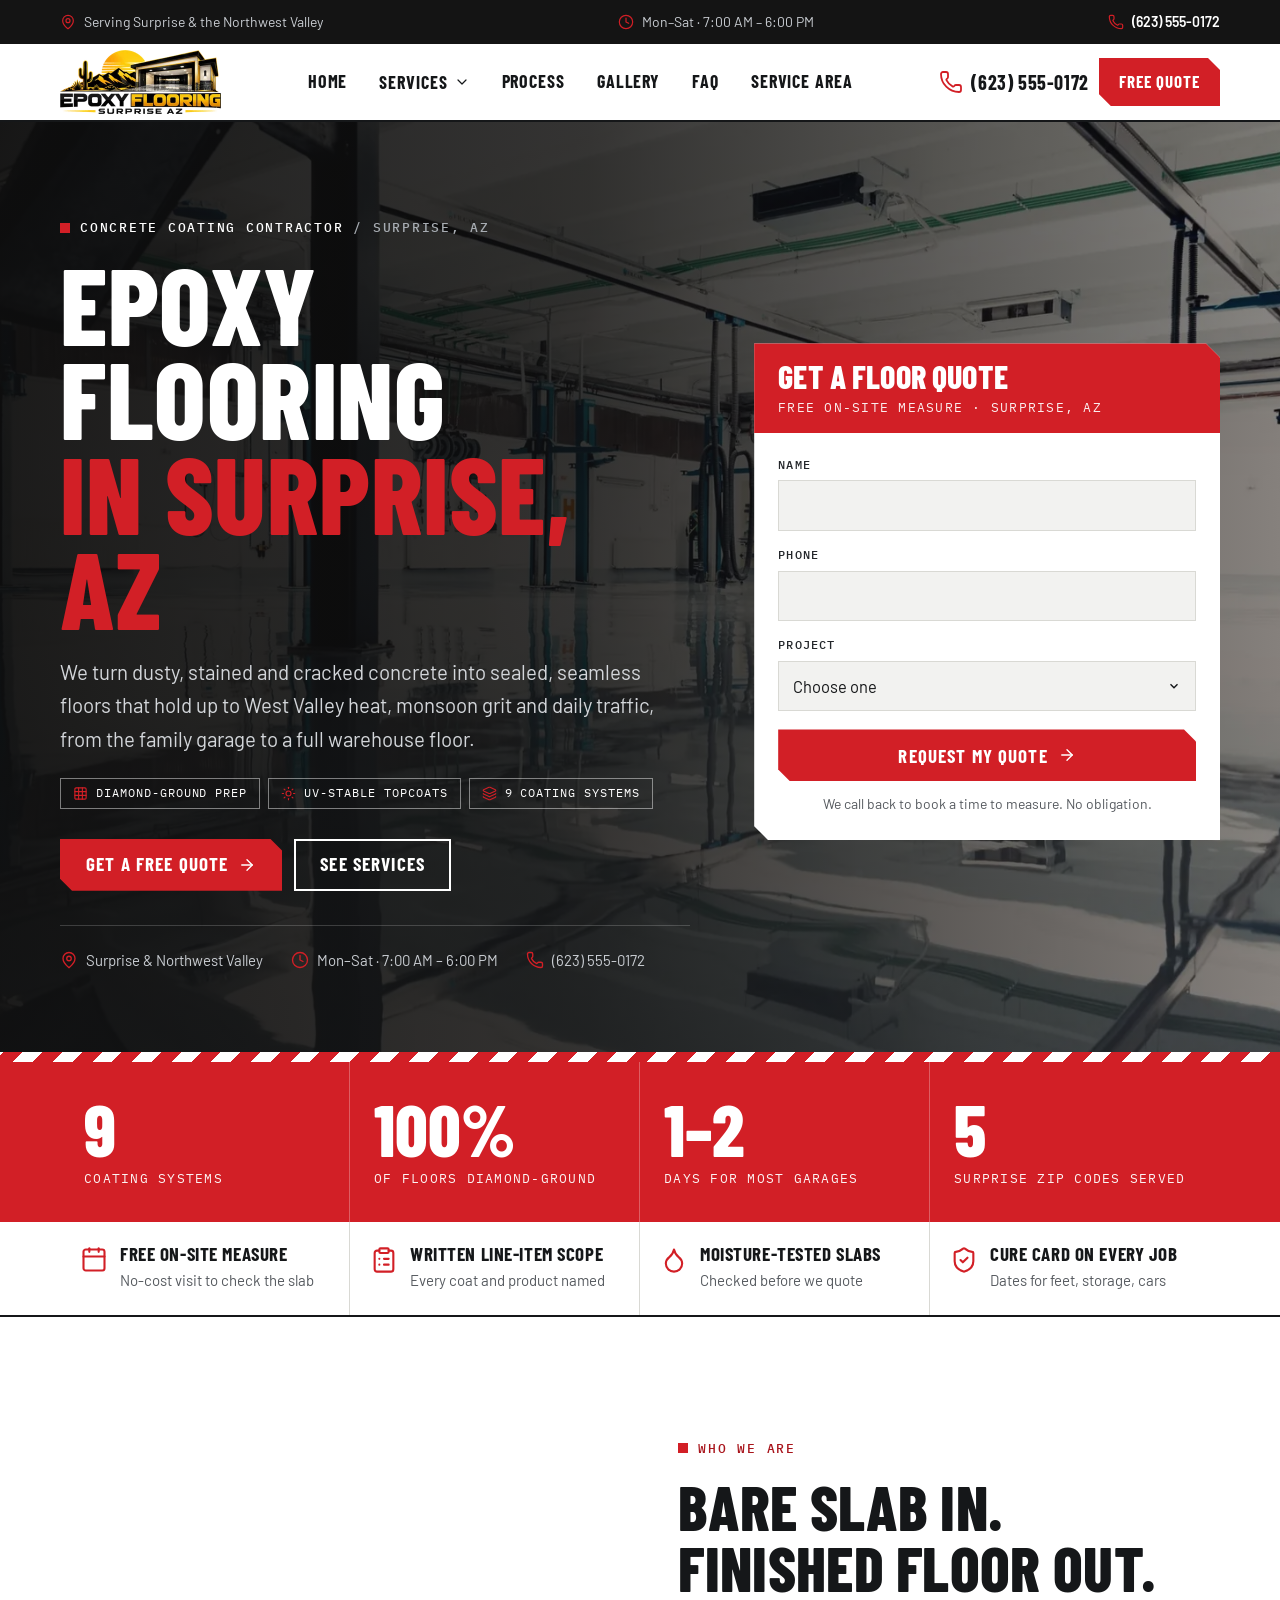
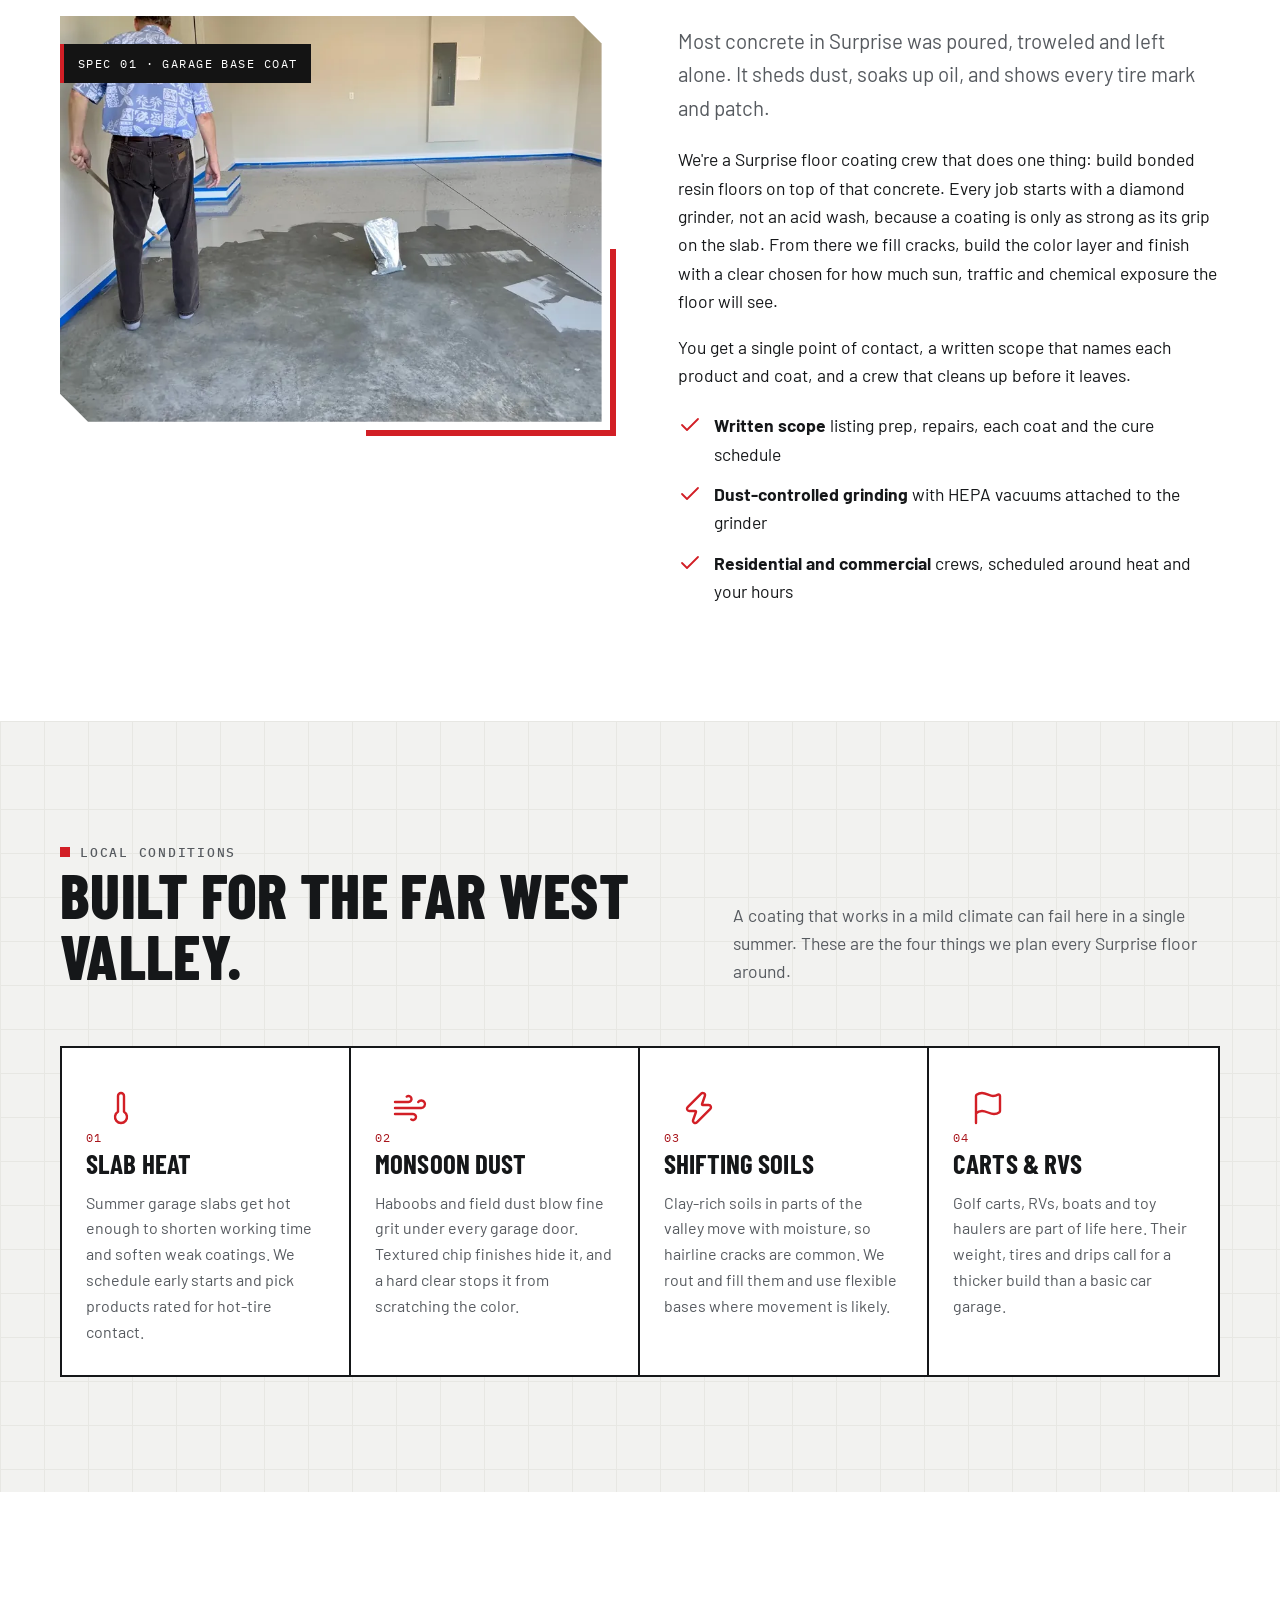
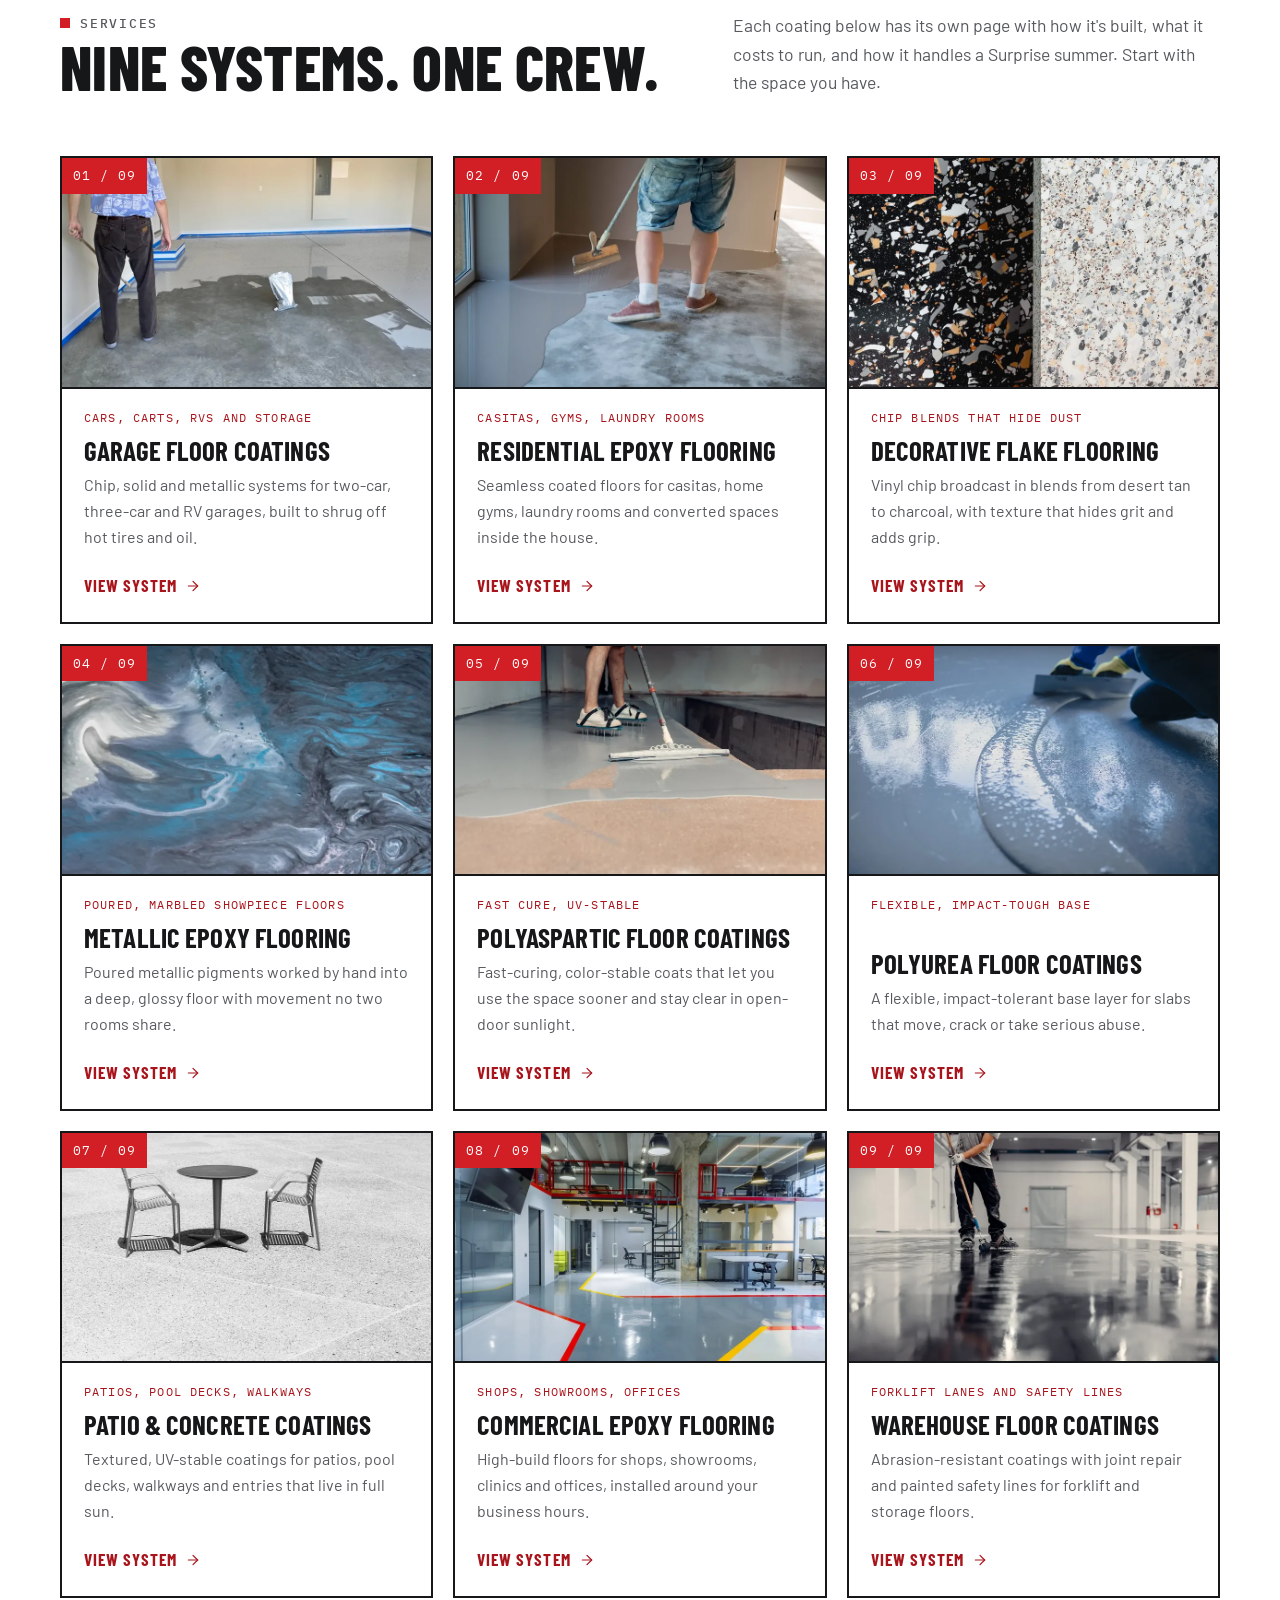
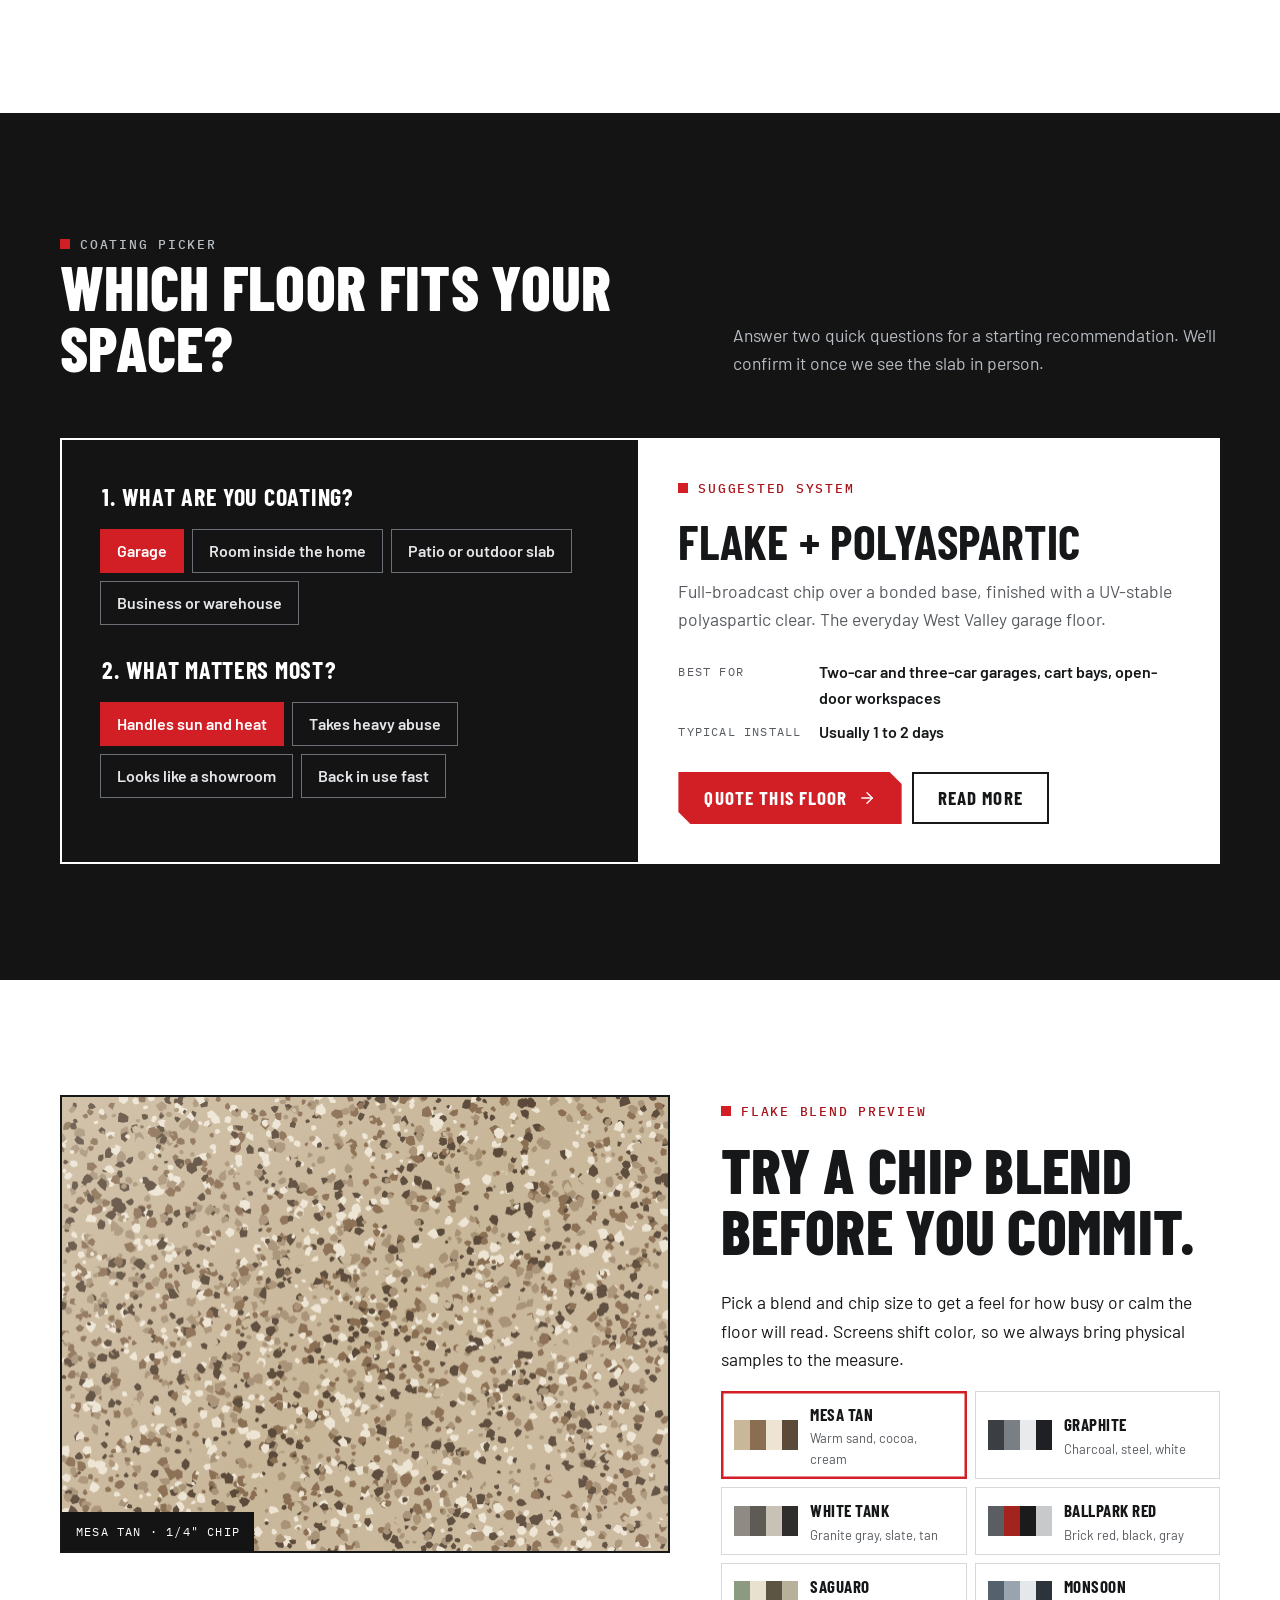
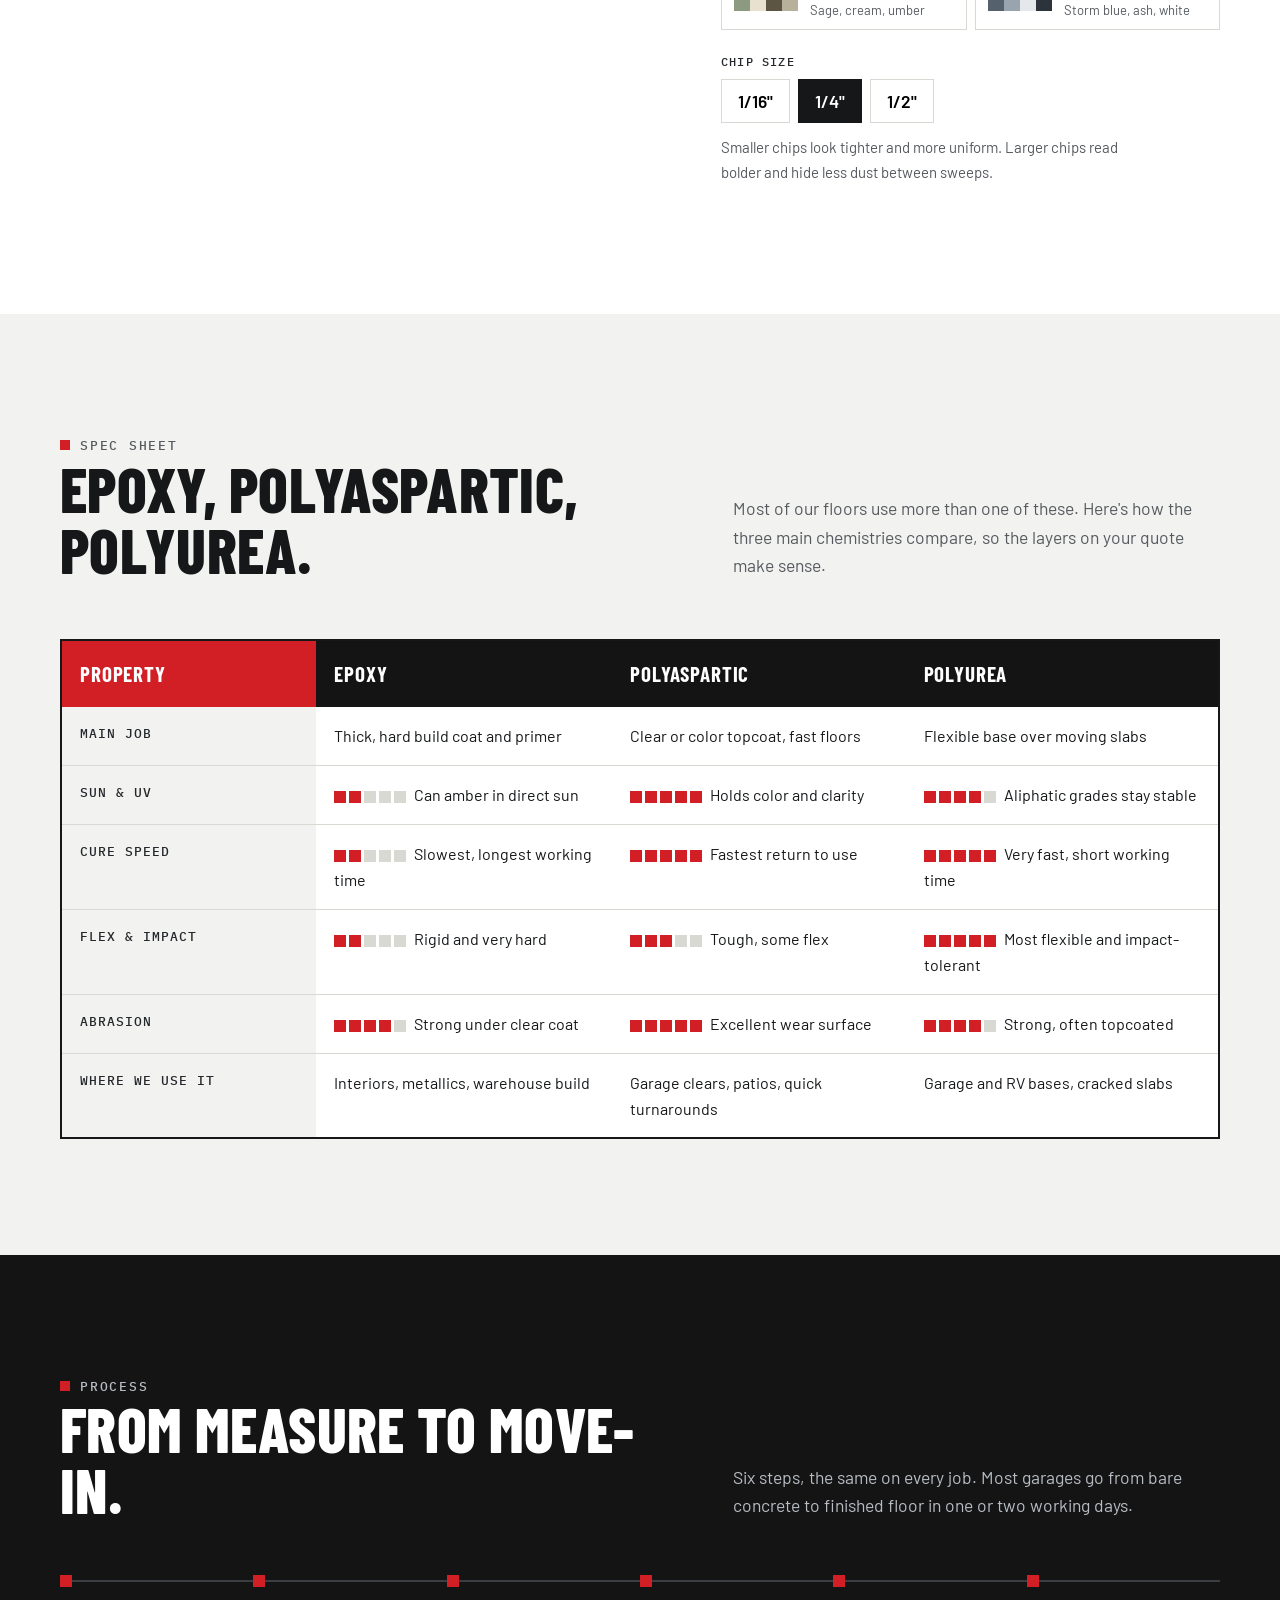
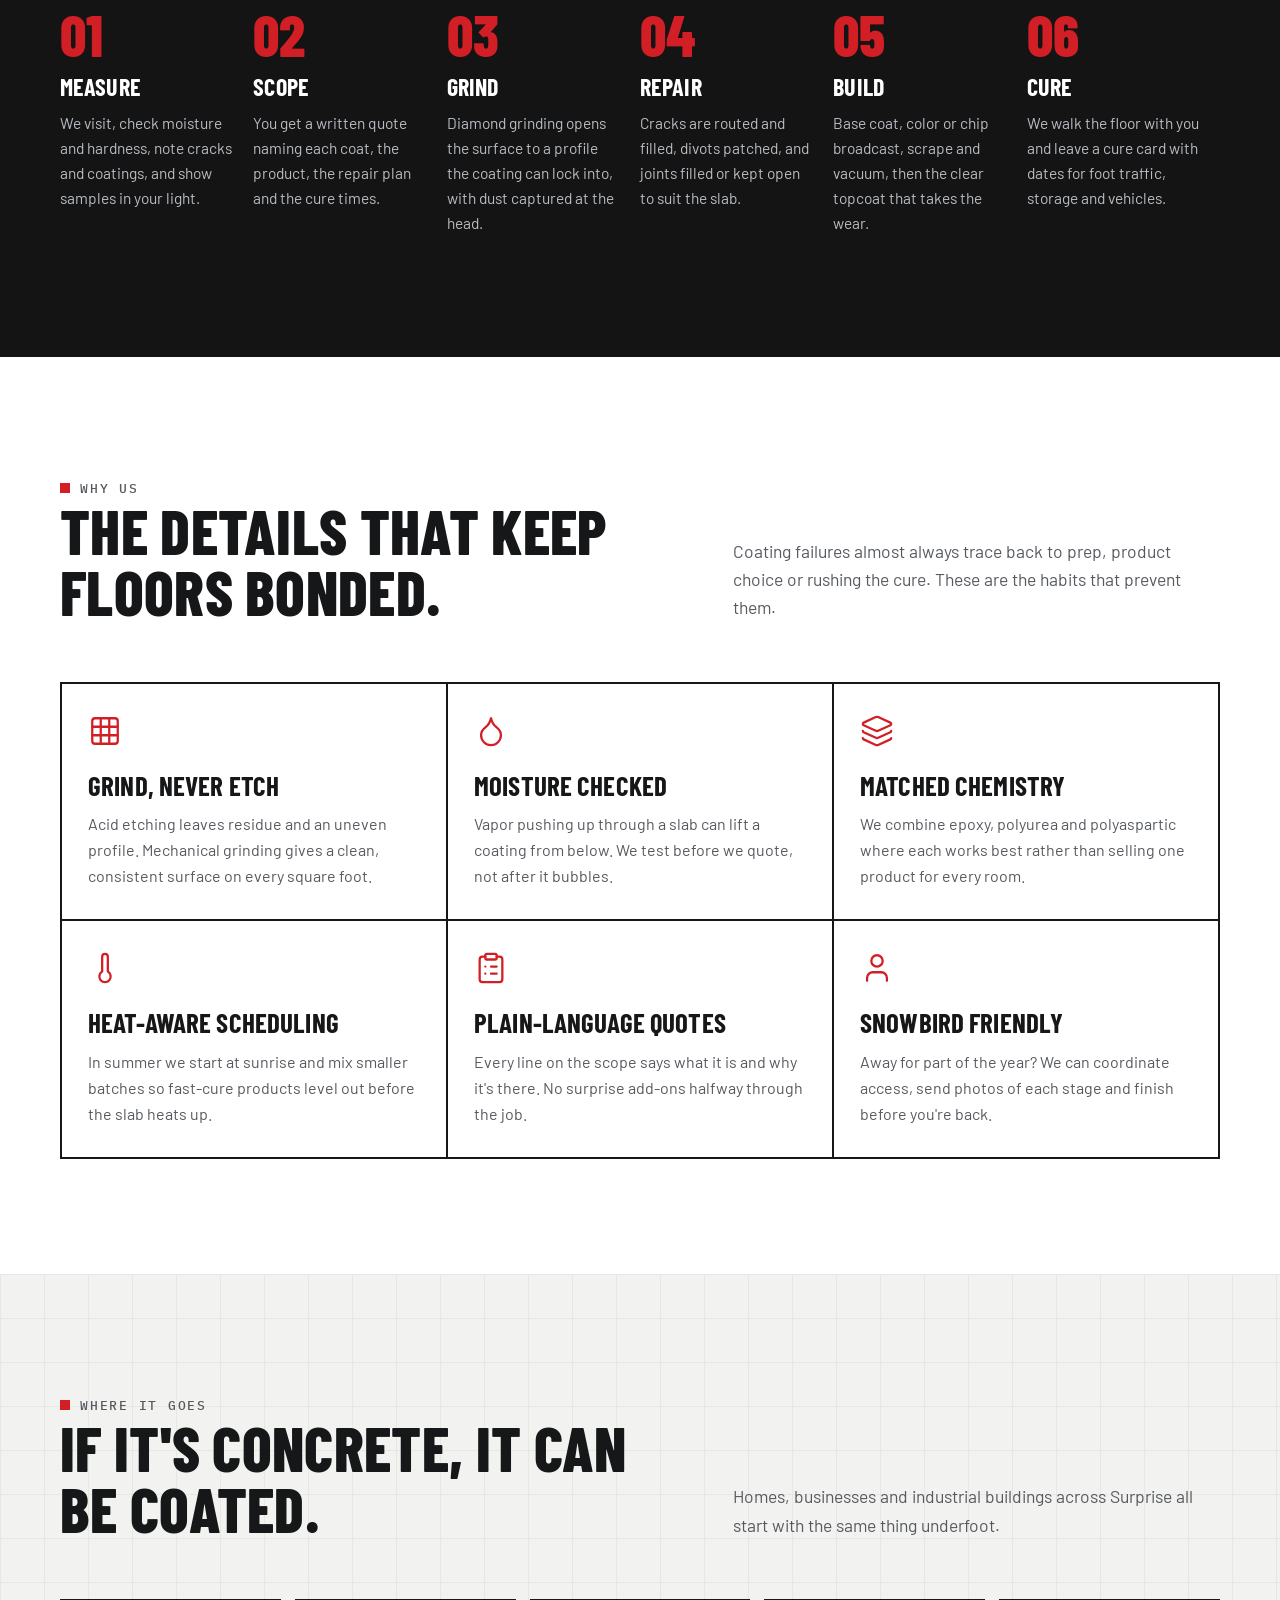
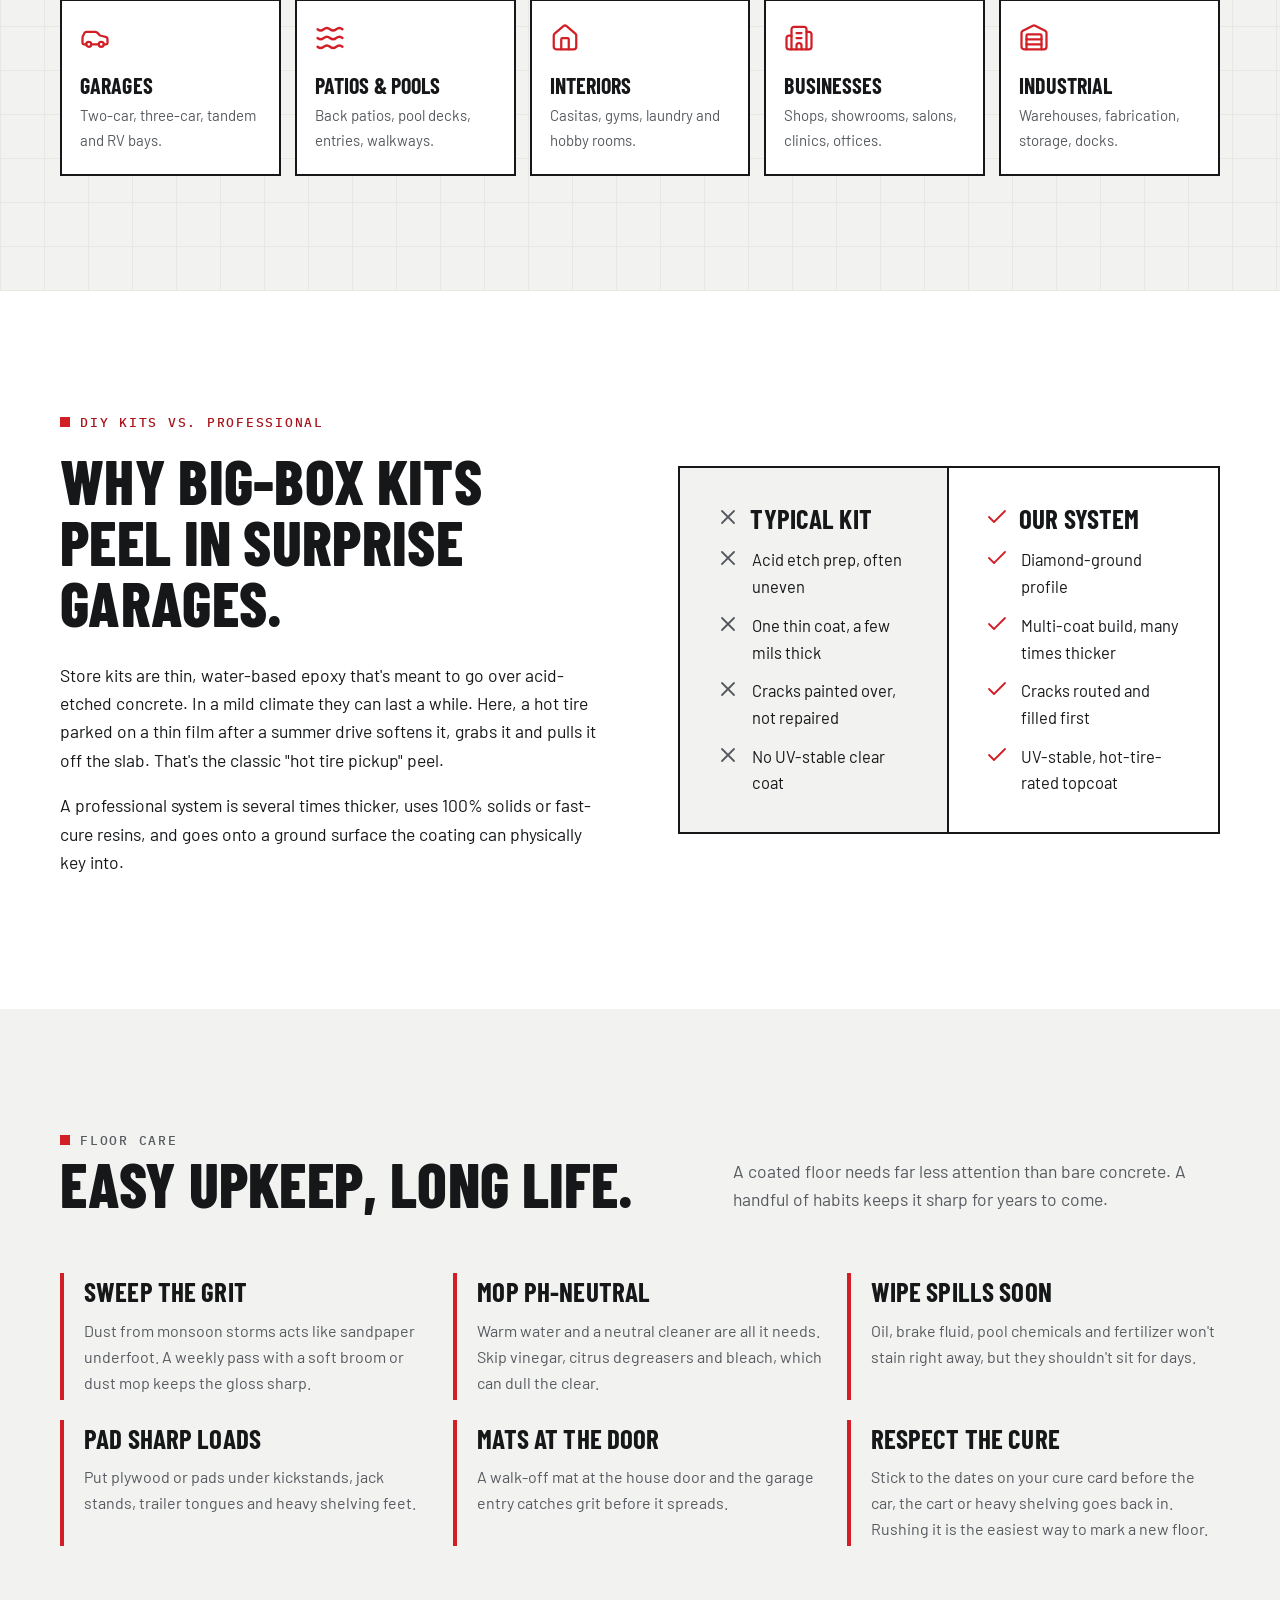
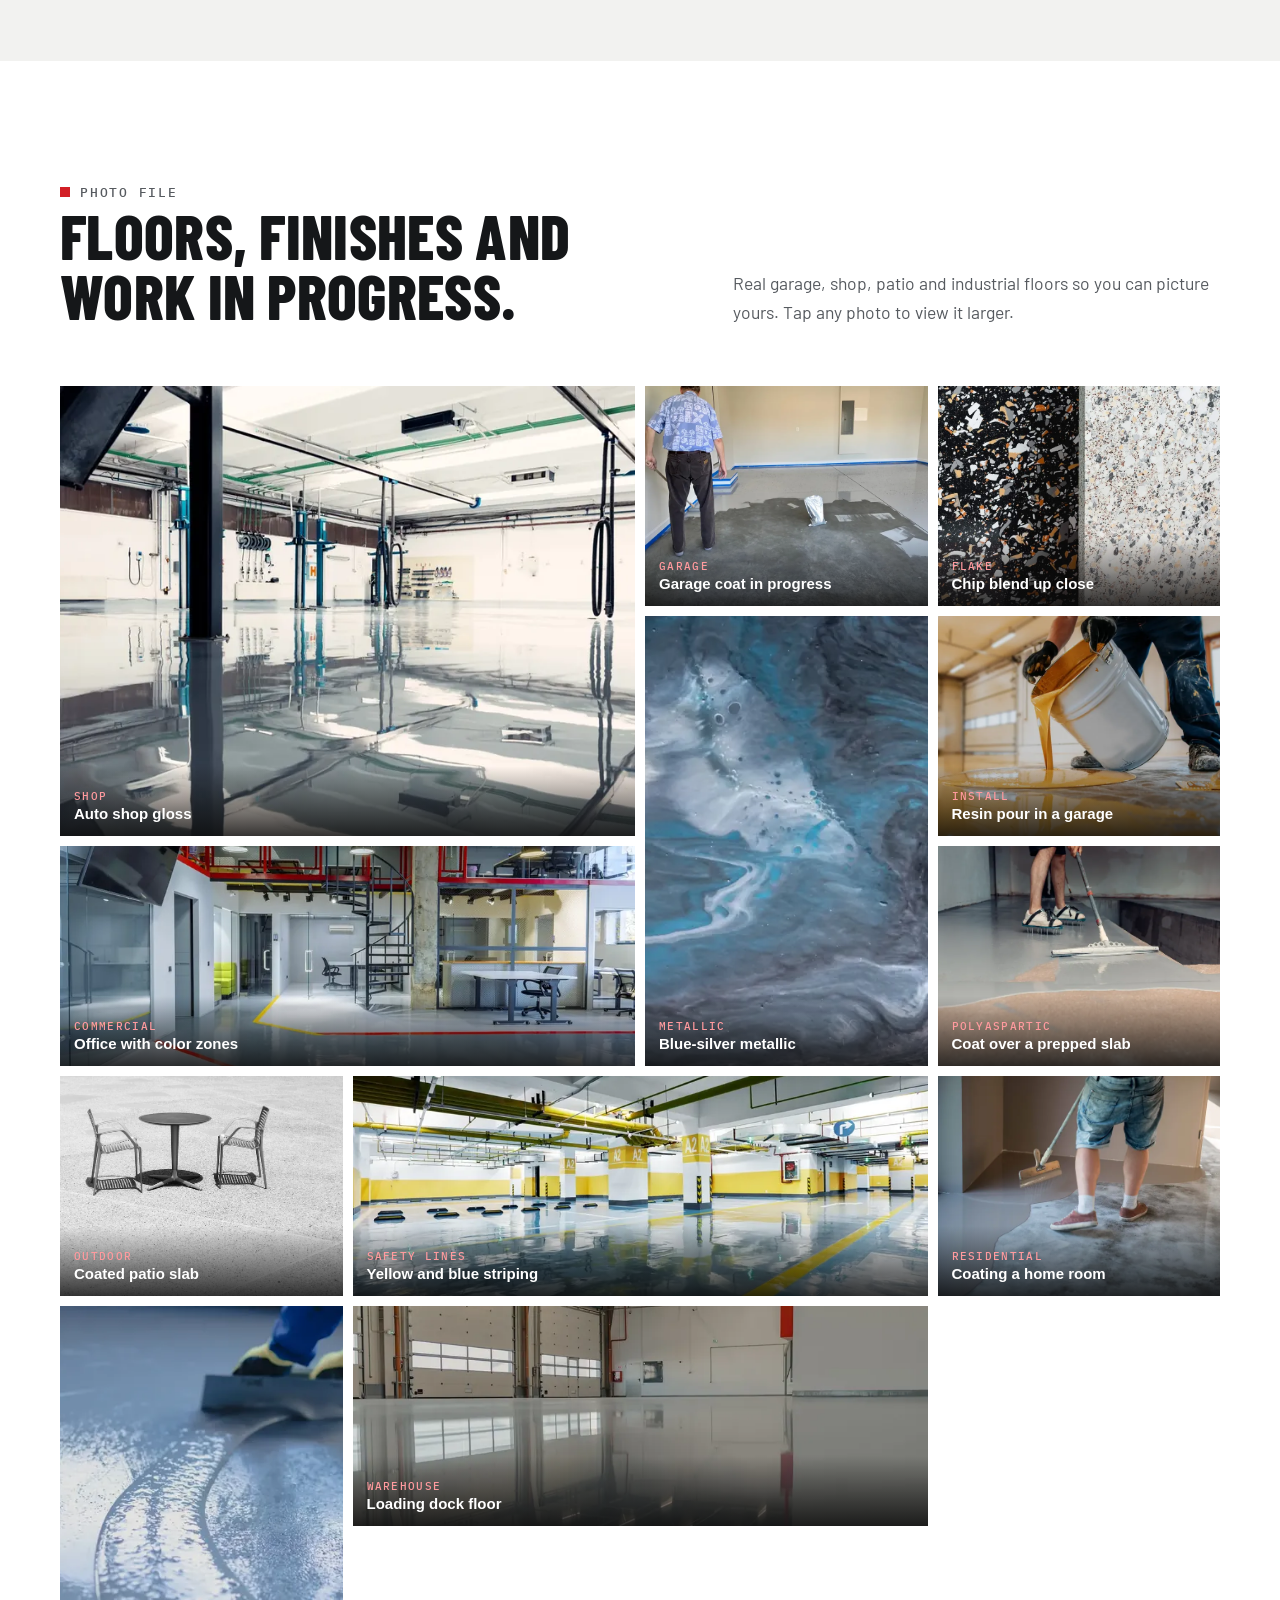
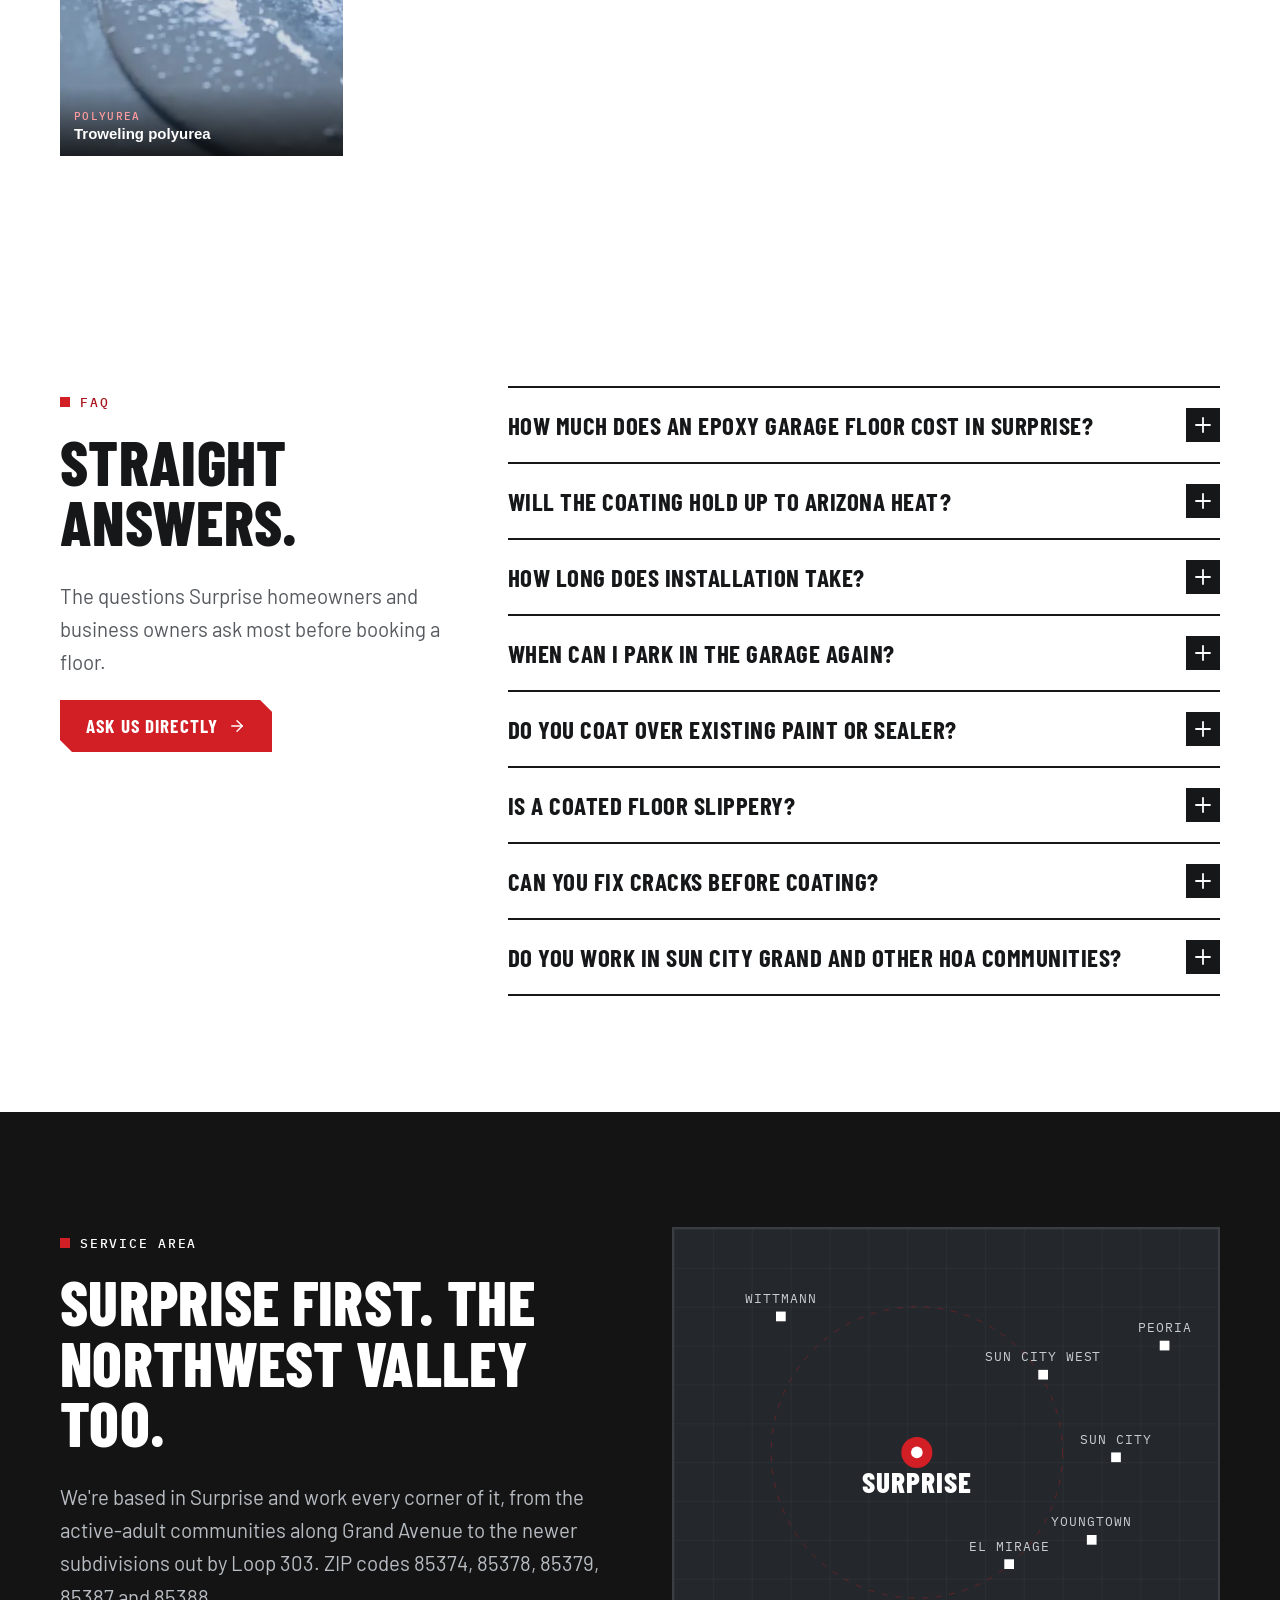
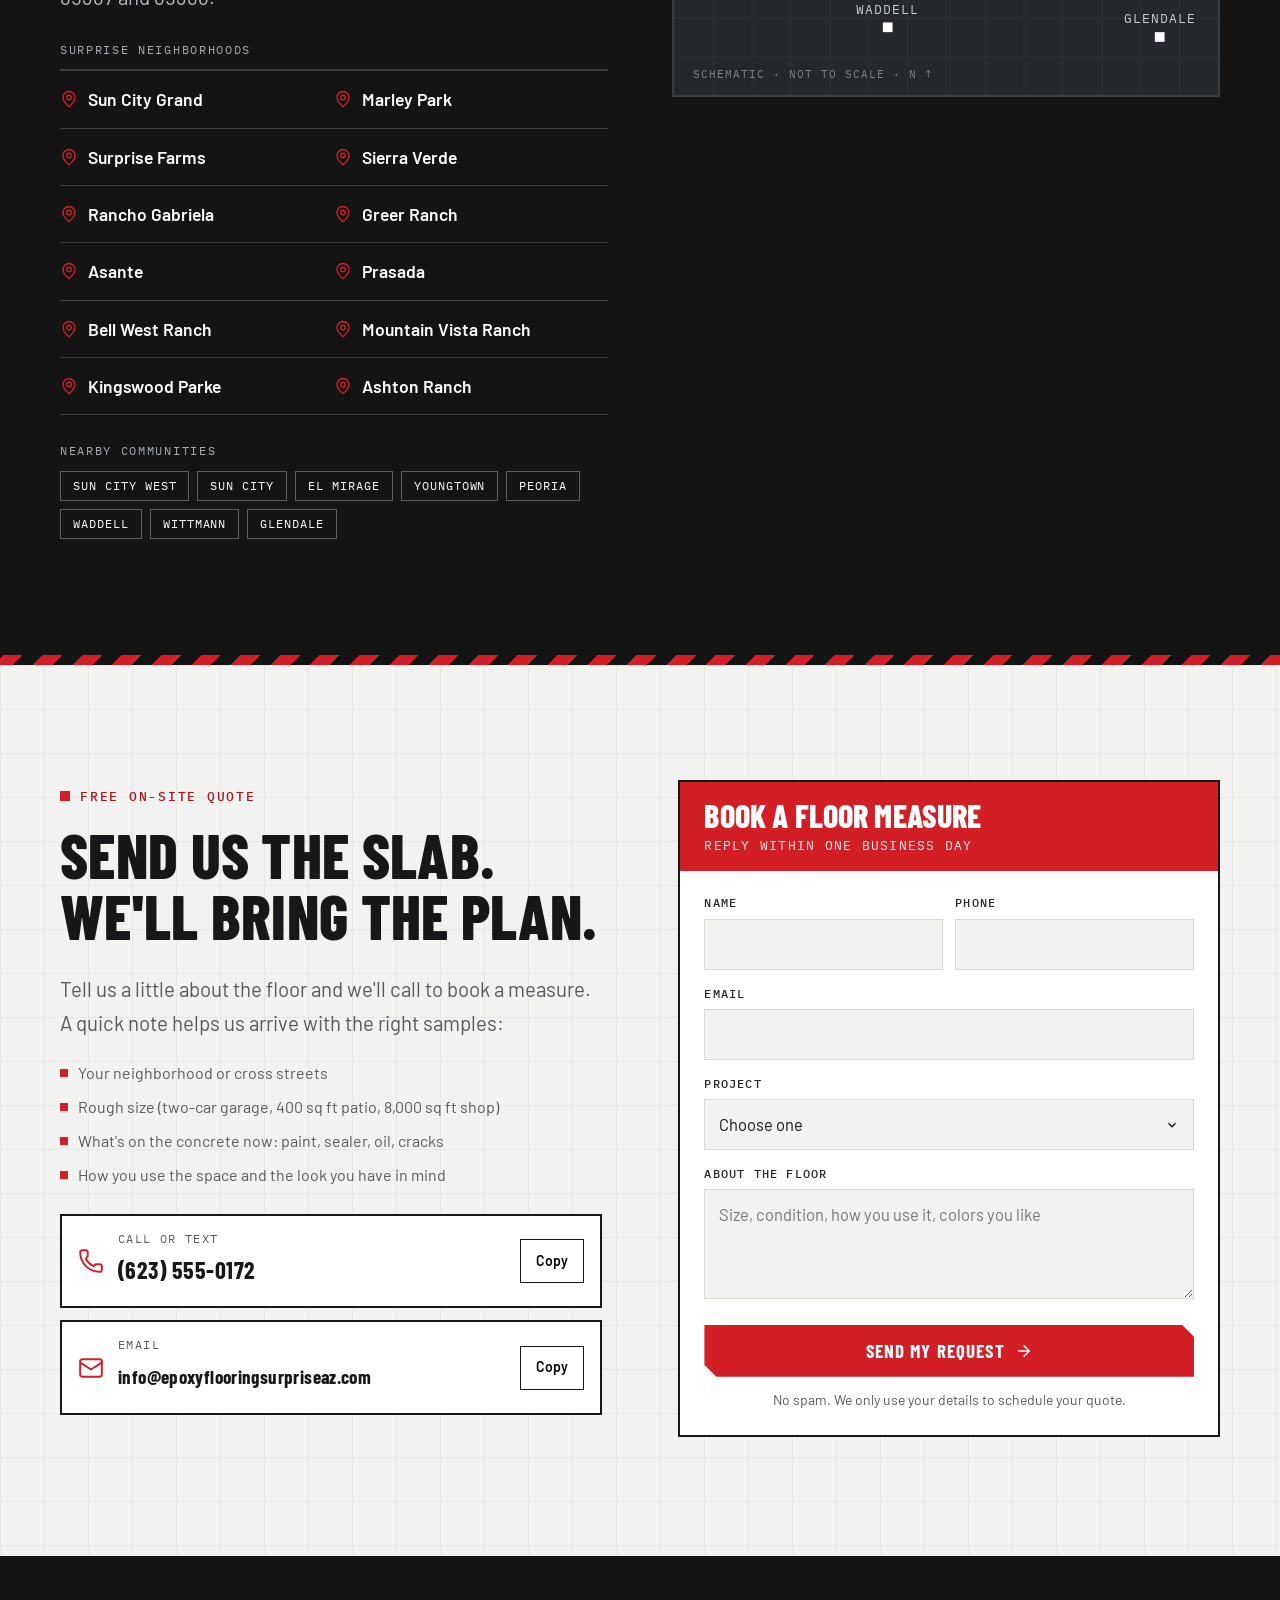
==== index.html @ faa4556e "Add logo and favicons, Lucide icons and dark mode - Logo (wide) in header; square badge in footer, m" ====
<!doctype html>
<html lang="en">
<head>
<meta charset="utf-8">
<meta name="viewport" content="width=device-width, initial-scale=1">
<title>Epoxy Flooring in Surprise, AZ │ Garage &amp; Commercial Floor Coatings</title>
<meta name="description" content="Epoxy Flooring Surprise AZ installs garage, patio, residential, commercial and warehouse floor coatings in Surprise, AZ. Diamond-ground prep, flake, metallic and polyaspartic systems.">
<link rel="canonical" href="https://epoxyflooringsurpriseaz.com/">
<meta property="og:type" content="website">
<meta property="og:site_name" content="Epoxy Flooring Surprise AZ">
<meta property="og:title" content="Epoxy Flooring in Surprise, AZ │ Garage &amp; Commercial Floor Coatings">
<meta property="og:description" content="Epoxy Flooring Surprise AZ installs garage, patio, residential, commercial and warehouse floor coatings in Surprise, AZ. Diamond-ground prep, flake, metallic and polyaspartic systems.">
<meta property="og:url" content="https://epoxyflooringsurpriseaz.com/">
<meta property="og:image" content="https://epoxyflooringsurpriseaz.com/assets/photos/high-gloss-epoxy-auto-shop-surprise-az-1600.jpg">
<meta property="og:image:width" content="1600">
<meta property="og:image:height" content="1067">
<meta property="og:image:alt" content="High-gloss light gray epoxy floor in an auto service shop with blue lifts">
<meta name="twitter:card" content="summary_large_image">
<meta name="theme-color" content="#D21F26">
<link rel="icon" href="/assets/favicon.ico" sizes="any">
<link rel="icon" type="image/png" sizes="32x32" href="/assets/favicon-32.png">
<link rel="apple-touch-icon" href="/assets/apple-touch-icon.png">
<link rel="manifest" href="/site.webmanifest">
<link rel="preconnect" href="https://fonts.googleapis.com"><link rel="preconnect" href="https://fonts.gstatic.com" crossorigin><link rel="stylesheet" href="https://fonts.googleapis.com/css2?family=Barlow+Condensed:wght@600;700;800&family=Barlow:wght@400;500;600;700&family=IBM+Plex+Mono:wght@500&display=swap">
<link rel="stylesheet" href="/assets/site.css">
<script type="application/ld+json">[{"@context": "https://schema.org", "@type": "ImageGallery", "name": "Epoxy Flooring Surprise AZ floor coating gallery", "url": "https://epoxyflooringsurpriseaz.com/", "associatedMedia": [{"@type": "ImageObject", "contentUrl": "https://epoxyflooringsurpriseaz.com/assets/photos/high-gloss-epoxy-auto-shop-surprise-az-1600.jpg", "thumbnailUrl": "https://epoxyflooringsurpriseaz.com/assets/photos/high-gloss-epoxy-auto-shop-surprise-az-800.jpg", "name": "Auto shop gloss", "description": "High-gloss light gray epoxy floor in an auto service shop with blue lifts", "encodingFormat": "image/jpeg", "width": 1600, "height": 1067}, {"@type": "ImageObject", "contentUrl": "https://epoxyflooringsurpriseaz.com/assets/photos/garage-floor-coating-installation-surprise-az-1600.jpg", "thumbnailUrl": "https://epoxyflooringsurpriseaz.com/assets/photos/garage-floor-coating-installation-surprise-az-800.jpg", "name": "Garage coat in progress", "description": "Homeowner watching a gray coating go down across a two-car garage slab", "encodingFormat": "image/jpeg", "width": 1600, "height": 1200}, {"@type": "ImageObject", "contentUrl": "https://epoxyflooringsurpriseaz.com/assets/photos/decorative-flake-floor-texture-surprise-az-1600.jpg", "thumbnailUrl": "https://epoxyflooringsurpriseaz.com/assets/photos/decorative-flake-floor-texture-surprise-az-800.jpg", "name": "Chip blend up close", "description": "Close-up of a black, white and gray decorative flake floor", "encodingFormat": "image/jpeg", "width": 1600, "height": 2404}, {"@type": "ImageObject", "contentUrl": "https://epoxyflooringsurpriseaz.com/assets/photos/metallic-epoxy-floor-swirl-surprise-az-1600.jpg", "thumbnailUrl": "https://epoxyflooringsurpriseaz.com/assets/photos/metallic-epoxy-floor-swirl-surprise-az-800.jpg", "name": "Blue-silver metallic", "description": "Blue, silver and white swirls in a metallic epoxy floor finish", "encodingFormat": "image/jpeg", "width": 1600, "height": 1063}, {"@type": "ImageObject", "contentUrl": "https://epoxyflooringsurpriseaz.com/assets/photos/epoxy-resin-pour-garage-surprise-az-1600.jpg", "thumbnailUrl": "https://epoxyflooringsurpriseaz.com/assets/photos/epoxy-resin-pour-garage-surprise-az-800.jpg", "name": "Resin pour in a garage", "description": "Installer pouring amber epoxy resin from a pail onto a garage floor", "encodingFormat": "image/jpeg", "width": 1600, "height": 1088}, {"@type": "ImageObject", "contentUrl": "https://epoxyflooringsurpriseaz.com/assets/photos/commercial-epoxy-office-floor-surprise-az-1600.jpg", "thumbnailUrl": "https://epoxyflooringsurpriseaz.com/assets/photos/commercial-epoxy-office-floor-surprise-az-800.jpg", "name": "Office with color zones", "description": "Open office with a gray epoxy floor marked by red and yellow color-zone lines", "encodingFormat": "image/jpeg", "width": 1600, "height": 1067}, {"@type": "ImageObject", "contentUrl": "https://epoxyflooringsurpriseaz.com/assets/photos/polyaspartic-coating-prepared-slab-surprise-az-1600.jpg", "thumbnailUrl": "https://epoxyflooringsurpriseaz.com/assets/photos/polyaspartic-coating-prepared-slab-surprise-az-800.jpg", "name": "Coat over a prepped slab", "description": "Gray coating rolled over a prepared concrete slab next to a pit", "encodingFormat": "image/jpeg", "width": 1600, "height": 1067}, {"@type": "ImageObject", "contentUrl": "https://epoxyflooringsurpriseaz.com/assets/photos/patio-concrete-coating-surprise-az-1600.jpg", "thumbnailUrl": "https://epoxyflooringsurpriseaz.com/assets/photos/patio-concrete-coating-surprise-az-800.jpg", "name": "Coated patio slab", "description": "Bistro table and two chairs on a light coated concrete patio", "encodingFormat": "image/jpeg", "width": 1600, "height": 1067}, {"@type": "ImageObject", "contentUrl": "https://epoxyflooringsurpriseaz.com/assets/photos/floor-safety-striping-epoxy-surprise-az-1600.jpg", "thumbnailUrl": "https://epoxyflooringsurpriseaz.com/assets/photos/floor-safety-striping-epoxy-surprise-az-800.jpg", "name": "Yellow and blue striping", "description": "Coated parking deck with yellow lane striping and blue parking bays", "encodingFormat": "image/jpeg", "width": 1600, "height": 1112}, {"@type": "ImageObject", "contentUrl": "https://epoxyflooringsurpriseaz.com/assets/photos/self-leveling-floor-coating-home-surprise-az-1600.jpg", "thumbnailUrl": "https://epoxyflooringsurpriseaz.com/assets/photos/self-leveling-floor-coating-home-surprise-az-800.jpg", "name": "Coating a home room", "description": "Homeowner spreading a light gray self-leveling coating in a room by a window", "encodingFormat": "image/jpeg", "width": 1600, "height": 1068}, {"@type": "ImageObject", "contentUrl": "https://epoxyflooringsurpriseaz.com/assets/photos/polyurea-floor-coating-trowel-surprise-az-1600.jpg", "thumbnailUrl": "https://epoxyflooringsurpriseaz.com/assets/photos/polyurea-floor-coating-trowel-surprise-az-800.jpg", "name": "Troweling polyurea", "description": "Gloved hands troweling a gray polyurea coating across concrete", "encodingFormat": "image/jpeg", "width": 1600, "height": 1067}, {"@type": "ImageObject", "contentUrl": "https://epoxyflooringsurpriseaz.com/assets/photos/warehouse-epoxy-loading-dock-surprise-az-1600.jpg", "thumbnailUrl": "https://epoxyflooringsurpriseaz.com/assets/photos/warehouse-epoxy-loading-dock-surprise-az-800.jpg", "name": "Loading dock floor", "description": "Glossy warehouse floor in front of roll-up loading dock doors", "encodingFormat": "image/jpeg", "width": 1600, "height": 1067}]}, {"@context": "https://schema.org", "@type": "HomeAndConstructionBusiness", "name": "Epoxy Flooring Surprise AZ", "url": "https://epoxyflooringsurpriseaz.com/", "telephone": "(623) 555-0172", "email": "info@epoxyflooringsurpriseaz.com", "logo": "https://epoxyflooringsurpriseaz.com/assets/logo.png", "image": "https://epoxyflooringsurpriseaz.com/assets/photos/high-gloss-epoxy-auto-shop-surprise-az-1600.jpg", "address": {"@type": "PostalAddress", "addressLocality": "Surprise", "addressRegion": "AZ", "postalCode": "85374", "addressCountry": "US"}, "openingHours": "Mo-Sa 07:00-18:00", "areaServed": ["Surprise", "Sun City West", "Sun City", "El Mirage", "Youngtown", "Peoria", "Waddell", "Wittmann", "Glendale"], "makesOffer": [{"@type": "Offer", "itemOffered": {"@type": "Service", "name": "Garage Floor Coatings", "url": "https://epoxyflooringsurpriseaz.com/garage-floor-coatings/"}}, {"@type": "Offer", "itemOffered": {"@type": "Service", "name": "Residential Epoxy Flooring", "url": "https://epoxyflooringsurpriseaz.com/residential-epoxy-flooring/"}}, {"@type": "Offer", "itemOffered": {"@type": "Service", "name": "Decorative Flake Flooring", "url": "https://epoxyflooringsurpriseaz.com/decorative-flake-flooring/"}}, {"@type": "Offer", "itemOffered": {"@type": "Service", "name": "Metallic Epoxy Flooring", "url": "https://epoxyflooringsurpriseaz.com/metallic-epoxy-flooring/"}}, {"@type": "Offer", "itemOffered": {"@type": "Service", "name": "Polyaspartic Floor Coatings", "url": "https://epoxyflooringsurpriseaz.com/polyaspartic-floor-coatings/"}}, {"@type": "Offer", "itemOffered": {"@type": "Service", "name": "Polyurea Floor Coatings", "url": "https://epoxyflooringsurpriseaz.com/polyurea-floor-coatings/"}}, {"@type": "Offer", "itemOffered": {"@type": "Service", "name": "Patio & Concrete Coatings", "url": "https://epoxyflooringsurpriseaz.com/patio-concrete-coatings/"}}, {"@type": "Offer", "itemOffered": {"@type": "Service", "name": "Commercial Epoxy Flooring", "url": "https://epoxyflooringsurpriseaz.com/commercial-epoxy-flooring/"}}, {"@type": "Offer", "itemOffered": {"@type": "Service", "name": "Warehouse Floor Coatings", "url": "https://epoxyflooringsurpriseaz.com/warehouse-floor-coatings/"}}]}, {"@context": "https://schema.org", "@type": "FAQPage", "mainEntity": [{"@type": "Question", "name": "How much does an epoxy garage floor cost in Surprise?", "acceptedAnswer": {"@type": "Answer", "text": "It depends on square footage, the condition of the concrete, how much crack repair is needed and which system you choose. A chip floor with a polyaspartic clear costs more than a single solid coat but lasts far longer. We measure in person and give you a written, line-item quote before any work starts."}}, {"@type": "Question", "name": "Will the coating hold up to Arizona heat?", "acceptedAnswer": {"@type": "Answer", "text": "Yes, when it's the right system. We use hot-tire-rated base coats and UV-stable polyaspartic or aliphatic clears for garages and patios, and we install during the cooler part of the day in summer so the products level and bond properly."}}, {"@type": "Question", "name": "How long does installation take?", "acceptedAnswer": {"@type": "Answer", "text": "Most residential garages take one to two days. Larger homes, metallic floors and commercial spaces take longer, and we phase big jobs so part of the building stays usable."}}, {"@type": "Question", "name": "When can I park in the garage again?", "acceptedAnswer": {"@type": "Answer", "text": "Fast-cure systems often allow light foot traffic the same evening and vehicles within a few days. Epoxy-based systems need longer. Your cure card lists the exact dates for your products and the temperature on install day."}}, {"@type": "Question", "name": "Do you coat over existing paint or sealer?", "acceptedAnswer": {"@type": "Answer", "text": "No. We grind off old paint, sealer and failing coatings so the new system bonds to clean concrete. Coating over a weak layer only moves the failure point."}}, {"@type": "Question", "name": "Is a coated floor slippery?", "acceptedAnswer": {"@type": "Answer", "text": "Chip floors have a natural texture. For smoother floors, patios and areas near doors, we add a fine anti-slip aggregate to the clear coat."}}, {"@type": "Question", "name": "Can you fix cracks before coating?", "acceptedAnswer": {"@type": "Answer", "text": "Yes. Cracks are cut open, cleaned and filled with a rigid or flexible repair material, then ground flush. Moving cracks may still telegraph through over time, and we'll tell you up front if a crack looks active."}}, {"@type": "Question", "name": "Do you work in Sun City Grand and other HOA communities?", "acceptedAnswer": {"@type": "Answer", "text": "Yes. We regularly work in active-adult and HOA neighborhoods in Surprise and can schedule around community rules for contractor hours and parking."}}]}]</script>
</head>
<body>
<a class="skip" href="#main">Skip to content</a>
<div class="topbar"><div class="wrap">
  <span class="tb-hide"><svg class="ico" viewBox="0 0 24 24" aria-hidden="true"><path d="M20 10c0 4.993-5.539 10.193-7.399 11.799a1 1 0 0 1-1.202 0C9.539 20.193 4 14.993 4 10a8 8 0 0 1 16 0"/> <circle cx="12" cy="10" r="3"/></svg>Serving Surprise &amp; the Northwest Valley</span>
  <span class="tb-hide"><svg class="ico" viewBox="0 0 24 24" aria-hidden="true"><circle cx="12" cy="12" r="10"/> <path d="M12 6v6l4 2"/></svg>Mon–Sat · 7:00 AM – 6:00 PM</span>
  <span><svg class="ico" viewBox="0 0 24 24" aria-hidden="true"><path d="M13.832 16.568a1 1 0 0 0 1.213-.303l.355-.465A2 2 0 0 1 17 15h3a2 2 0 0 1 2 2v3a2 2 0 0 1-2 2A18 18 0 0 1 2 4a2 2 0 0 1 2-2h3a2 2 0 0 1 2 2v3a2 2 0 0 1-.8 1.6l-.468.351a1 1 0 0 0-.292 1.233 14 14 0 0 0 6.392 6.384"/></svg><a href="tel:+16235550172">(623) 555-0172</a></span>
</div></div>
<header class="nav" id="nav"><div class="wrap">
  <a class="brand" href="/" aria-label="Epoxy Flooring Surprise AZ home"><picture><source media="(prefers-color-scheme: dark)" type="image/webp" srcset="/assets/logo-badge.webp" width="192" height="192"><source type="image/webp" srcset="/assets/logo.webp" width="322" height="128"><img src="/assets/logo.png" width="322" height="128" alt="Epoxy Flooring Surprise AZ logo" fetchpriority="high"></picture></a>
  <nav aria-label="Main">
    <ul class="menu">
      <li><a href="/">Home</a></li>
      <li><button type="button" id="ddBtn" aria-expanded="false" aria-controls="dd">Services <svg class="ico" viewBox="0 0 24 24" aria-hidden="true"><path d="m6 9 6 6 6-6"/></svg></button>
        <div class="dd" id="dd"><a href="/garage-floor-coatings/"><span class="num">01</span><span><b>Garage Floor Coatings</b><small>Cars, carts, RVs and storage</small></span></a><a href="/residential-epoxy-flooring/"><span class="num">02</span><span><b>Residential Epoxy Flooring</b><small>Casitas, gyms, laundry rooms</small></span></a><a href="/decorative-flake-flooring/"><span class="num">03</span><span><b>Decorative Flake Flooring</b><small>Chip blends that hide dust</small></span></a><a href="/metallic-epoxy-flooring/"><span class="num">04</span><span><b>Metallic Epoxy Flooring</b><small>Poured, marbled showpiece floors</small></span></a><a href="/polyaspartic-floor-coatings/"><span class="num">05</span><span><b>Polyaspartic Floor Coatings</b><small>Fast cure, UV-stable</small></span></a><a href="/polyurea-floor-coatings/"><span class="num">06</span><span><b>Polyurea Floor Coatings</b><small>Flexible, impact-tough base</small></span></a><a href="/patio-concrete-coatings/"><span class="num">07</span><span><b>Patio & Concrete Coatings</b><small>Patios, pool decks, walkways</small></span></a><a href="/commercial-epoxy-flooring/"><span class="num">08</span><span><b>Commercial Epoxy Flooring</b><small>Shops, showrooms, offices</small></span></a><a href="/warehouse-floor-coatings/"><span class="num">09</span><span><b>Warehouse Floor Coatings</b><small>Forklift lanes and safety lines</small></span></a><div class="dd-foot"><span>Not sure which system fits?</span><a class="textlink" href="/#picker-sec">Try the coating picker <svg class="ico" viewBox="0 0 24 24" aria-hidden="true"><path d="M5 12h14"/> <path d="m12 5 7 7-7 7"/></svg></a></div></div></li>
      <li><a href="/#process">Process</a></li>
      <li><a href="/#gallery">Gallery</a></li>
      <li><a href="/#faq">FAQ</a></li>
      <li><a href="/#areas">Service Area</a></li>
    </ul>
  </nav>
  <div class="nav-cta">
    <a class="nav-phone" href="tel:+16235550172"><svg class="ico" viewBox="0 0 24 24" aria-hidden="true"><path d="M13.832 16.568a1 1 0 0 0 1.213-.303l.355-.465A2 2 0 0 1 17 15h3a2 2 0 0 1 2 2v3a2 2 0 0 1-2 2A18 18 0 0 1 2 4a2 2 0 0 1 2-2h3a2 2 0 0 1 2 2v3a2 2 0 0 1-.8 1.6l-.468.351a1 1 0 0 0-.292 1.233 14 14 0 0 0 6.392 6.384"/></svg>(623) 555-0172</a>
    <a class="btn" href="#estimate">Free Quote</a>
    <button class="burger" id="burger" type="button" aria-label="Open menu" aria-expanded="false" aria-controls="mmenu"><span></span></button>
  </div>
</div></header>
<nav class="mmenu" id="mmenu" aria-label="Mobile menu" aria-hidden="true">
  <div class="mmenu-head"><a class="brand brand-badge" href="/" aria-label="Epoxy Flooring Surprise AZ home"><picture><source type="image/webp" srcset="/assets/logo-badge.webp"><img src="/assets/logo-badge.png" width="192" height="192" alt="Epoxy Flooring Surprise AZ logo"></picture></a><button class="mmenu-close" id="mclose" type="button" aria-label="Close menu"><svg class="ico" viewBox="0 0 24 24" aria-hidden="true"><path d="M18 6 6 18"/> <path d="m6 6 12 12"/></svg></button></div>
  <a href="/">Home</a>
  <p class="mlabel">Services</p>
  <div class="msub"><a href="/garage-floor-coatings/">Garage Floor Coatings</a><a href="/residential-epoxy-flooring/">Residential Epoxy Flooring</a><a href="/decorative-flake-flooring/">Decorative Flake Flooring</a><a href="/metallic-epoxy-flooring/">Metallic Epoxy Flooring</a><a href="/polyaspartic-floor-coatings/">Polyaspartic Floor Coatings</a><a href="/polyurea-floor-coatings/">Polyurea Floor Coatings</a><a href="/patio-concrete-coatings/">Patio & Concrete Coatings</a><a href="/commercial-epoxy-flooring/">Commercial Epoxy Flooring</a><a href="/warehouse-floor-coatings/">Warehouse Floor Coatings</a></div>
  <a href="/#process">Process</a>
  <a href="/#gallery">Gallery</a>
  <a href="/#faq">FAQ</a>
  <a href="/#areas">Service Area</a>
  <a class="btn" href="#estimate">Get a Free Quote <svg class="ico" viewBox="0 0 24 24" aria-hidden="true"><path d="M5 12h14"/> <path d="m12 5 7 7-7 7"/></svg></a>
</nav><main id="main">
<section class="hero">
  <div class="hero-bg"><picture><source type="image/webp" srcset="/assets/photos/high-gloss-epoxy-auto-shop-surprise-az-800.webp 800w, /assets/photos/high-gloss-epoxy-auto-shop-surprise-az-1600.webp 1600w" sizes="100vw"><img src="/assets/photos/high-gloss-epoxy-auto-shop-surprise-az-800.jpg" srcset="/assets/photos/high-gloss-epoxy-auto-shop-surprise-az-800.jpg 800w, /assets/photos/high-gloss-epoxy-auto-shop-surprise-az-1600.jpg 1600w" sizes="100vw" width="800" height="533" alt="High-gloss light gray epoxy floor in an auto service shop with blue lifts" fetchpriority="high"></picture></div>
  <div class="wrap hero-grid">
    <div>
      <p class="tag" style="color:#fff">Concrete coating contractor <b style="color:#A7ACB2">/ Surprise, AZ</b></p>
      <h1>Epoxy Flooring <em>in Surprise, AZ</em></h1>
      <p class="lede">We turn dusty, stained and cracked concrete into sealed, seamless floors that hold up to West Valley heat, monsoon grit and daily traffic, from the family garage to a full warehouse floor.</p>
      <div class="chips"><span class="chip"><svg class="ico" viewBox="0 0 24 24" aria-hidden="true"><rect width="18" height="18" x="3" y="3" rx="2"/> <path d="M3 9h18"/> <path d="M3 15h18"/> <path d="M9 3v18"/> <path d="M15 3v18"/></svg>Diamond-ground prep</span><span class="chip"><svg class="ico" viewBox="0 0 24 24" aria-hidden="true"><circle cx="12" cy="12" r="4"/> <path d="M12 2v2"/> <path d="M12 20v2"/> <path d="m4.93 4.93 1.41 1.41"/> <path d="m17.66 17.66 1.41 1.41"/> <path d="M2 12h2"/> <path d="M20 12h2"/> <path d="m6.34 17.66-1.41 1.41"/> <path d="m19.07 4.93-1.41 1.41"/></svg>UV-stable topcoats</span><span class="chip"><svg class="ico" viewBox="0 0 24 24" aria-hidden="true"><path d="M12.83 2.18a2 2 0 0 0-1.66 0L2.6 6.08a1 1 0 0 0 0 1.83l8.58 3.91a2 2 0 0 0 1.66 0l8.58-3.9a1 1 0 0 0 0-1.83z"/> <path d="M2 12a1 1 0 0 0 .58.91l8.6 3.91a2 2 0 0 0 1.65 0l8.58-3.9A1 1 0 0 0 22 12"/> <path d="M2 17a1 1 0 0 0 .58.91l8.6 3.91a2 2 0 0 0 1.65 0l8.58-3.9A1 1 0 0 0 22 17"/></svg>9 coating systems</span></div>
      <div class="hero-actions"><a class="btn" href="#estimate">Get a Free Quote <svg class="ico" viewBox="0 0 24 24" aria-hidden="true"><path d="M5 12h14"/> <path d="m12 5 7 7-7 7"/></svg></a><a class="btn ghost" href="#services">See Services</a></div>
      <div class="hero-meta"><span><svg class="ico" viewBox="0 0 24 24" aria-hidden="true"><path d="M20 10c0 4.993-5.539 10.193-7.399 11.799a1 1 0 0 1-1.202 0C9.539 20.193 4 14.993 4 10a8 8 0 0 1 16 0"/> <circle cx="12" cy="10" r="3"/></svg>Surprise &amp; Northwest Valley</span><span><svg class="ico" viewBox="0 0 24 24" aria-hidden="true"><circle cx="12" cy="12" r="10"/> <path d="M12 6v6l4 2"/></svg>Mon–Sat · 7:00 AM – 6:00 PM</span><span><svg class="ico" viewBox="0 0 24 24" aria-hidden="true"><path d="M13.832 16.568a1 1 0 0 0 1.213-.303l.355-.465A2 2 0 0 1 17 15h3a2 2 0 0 1 2 2v3a2 2 0 0 1-2 2A18 18 0 0 1 2 4a2 2 0 0 1 2-2h3a2 2 0 0 1 2 2v3a2 2 0 0 1-.8 1.6l-.468.351a1 1 0 0 0-.292 1.233 14 14 0 0 0 6.392 6.384"/></svg>(623) 555-0172</span></div>
    </div>
    <div class="formcard" id="quote">
  <div class="formcard-head"><h2>Get a Floor Quote</h2><p>Free on-site measure · Surprise, AZ</p></div>
  <form class="lead-form" novalidate>
    <div class="field"><label for="hf-name">Name</label><input id="hf-name" name="name" autocomplete="name" required><p class="msg">Please add your name.</p></div>
    <div class="field"><label for="hf-phone">Phone</label><input id="hf-phone" name="phone" type="tel" autocomplete="tel" inputmode="tel" required><p class="msg">Enter a 10-digit phone.</p></div>
    <div class="field"><label for="hf-proj">Project</label><select id="hf-proj" name="project" required><option value="">Choose one</option><option>Garage floor</option><option>Residential (other rooms)</option><option>Decorative flake</option><option>Metallic epoxy</option><option>Polyaspartic</option><option>Polyurea</option><option>Patio / pool deck</option><option>Commercial space</option><option>Warehouse / industrial</option><option>Not sure yet</option></select><p class="msg">Pick the closest match.</p></div>
    <button class="btn" type="submit"><span class="lbl">Request My Quote</span> <svg class="ico" viewBox="0 0 24 24" aria-hidden="true"><path d="M5 12h14"/> <path d="m12 5 7 7-7 7"/></svg><span class="spin" aria-hidden="true"></span></button>
    <p class="form-note">We call back to book a time to measure. No obligation.</p>
  </form>
  <div class="form-ok" tabindex="-1" role="status"><svg class="ico" viewBox="0 0 24 24" aria-hidden="true"><path d="M20 6 9 17l-5-5"/></svg><h3>Request received</h3><p>Thanks. We'll call you shortly to set up a time to see the floor.</p></div>
</div>
  </div>
</section>
<section class="redband stats" aria-label="At a glance"><div class="wrap">
  <div class="stat"><b>9</b><span>Coating systems</span></div>
  <div class="stat"><b>100%</b><span>Of floors diamond-ground</span></div>
  <div class="stat"><b>1–2</b><span>Days for most garages</span></div>
  <div class="stat"><b>5</b><span>Surprise ZIP codes served</span></div>
</div></section><section class="trust" aria-label="Our commitments"><div class="wrap"><ul><li><svg class="ico" viewBox="0 0 24 24" aria-hidden="true"><path d="M8 2v3"/> <path d="M16 2v3"/> <rect x="3" y="3" width="18" height="18" rx="2"/> <path d="M3 9h18"/></svg><span><b>Free on-site measure</b><small>No-cost visit to check the slab</small></span></li><li><svg class="ico" viewBox="0 0 24 24" aria-hidden="true"><rect width="8" height="4" x="8" y="2" rx="1" ry="1"/> <path d="M16 4h2a2 2 0 0 1 2 2v14a2 2 0 0 1-2 2H6a2 2 0 0 1-2-2V6a2 2 0 0 1 2-2h2"/> <path d="M12 11h4"/> <path d="M12 16h4"/> <path d="M8 11h.01"/> <path d="M8 16h.01"/></svg><span><b>Written line-item scope</b><small>Every coat and product named</small></span></li><li><svg class="ico" viewBox="0 0 24 24" aria-hidden="true"><path d="M12 22a7 7 0 0 0 7-7c0-2-1-3.9-3-5.5s-3.5-4-4-6.5c-.5 2.5-2 4.9-4 6.5C6 11.1 5 13 5 15a7 7 0 0 0 7 7z"/></svg><span><b>Moisture-tested slabs</b><small>Checked before we quote</small></span></li><li><svg class="ico" viewBox="0 0 24 24" aria-hidden="true"><path d="M20 13c0 5-3.5 7.5-7.66 8.95a1 1 0 0 1-.67-.01C7.5 20.5 4 18 4 13V6a1 1 0 0 1 1-1c2 0 4.5-1.2 6.24-2.72a1.17 1.17 0 0 1 1.52 0C14.51 3.81 17 5 19 5a1 1 0 0 1 1 1z"/> <path d="m9 12 2 2 4-4"/></svg><span><b>Cure card on every job</b><small>Dates for feet, storage, cars</small></span></li></ul></div></section>
<section id="about"><div class="wrap split">
  <div class="framed rv"><picture><source type="image/webp" srcset="/assets/photos/garage-floor-coating-installation-surprise-az-800.webp 800w, /assets/photos/garage-floor-coating-installation-surprise-az-1600.webp 1600w" sizes="(max-width: 980px) 100vw, 50vw"><img src="/assets/photos/garage-floor-coating-installation-surprise-az-800.jpg" srcset="/assets/photos/garage-floor-coating-installation-surprise-az-800.jpg 800w, /assets/photos/garage-floor-coating-installation-surprise-az-1600.jpg 1600w" sizes="(max-width: 980px) 100vw, 50vw" width="800" height="600" alt="Homeowner watching a gray coating go down across a two-car garage slab" loading="lazy" decoding="async"></picture><span class="plate">Spec 01 · Garage base coat</span></div>
  <div class="rv">
    <p class="tag">Who we are</p>
    <h2>Bare slab in. Finished floor out.</h2>
    <p class="lede">Most concrete in Surprise was poured, troweled and left alone. It sheds dust, soaks up oil, and shows every tire mark and patch.</p>
    <p>We're a Surprise floor coating crew that does one thing: build bonded resin floors on top of that concrete. Every job starts with a diamond grinder, not an acid wash, because a coating is only as strong as its grip on the slab. From there we fill cracks, build the color layer and finish with a clear chosen for how much sun, traffic and chemical exposure the floor will see.</p>
    <p>You get a single point of contact, a written scope that names each product and coat, and a crew that cleans up before it leaves.</p>
    <ul class="checks">
      <li><svg class="ico" viewBox="0 0 24 24" aria-hidden="true"><path d="M20 6 9 17l-5-5"/></svg><span><b>Written scope</b> listing prep, repairs, each coat and the cure schedule</span></li>
      <li><svg class="ico" viewBox="0 0 24 24" aria-hidden="true"><path d="M20 6 9 17l-5-5"/></svg><span><b>Dust-controlled grinding</b> with HEPA vacuums attached to the grinder</span></li>
      <li><svg class="ico" viewBox="0 0 24 24" aria-hidden="true"><path d="M20 6 9 17l-5-5"/></svg><span><b>Residential and commercial</b> crews, scheduled around heat and your hours</span></li>
    </ul>
  </div>
</div></section>
<section class="grid-bg" id="conditions"><div class="wrap">
  <div class="sec-head rv"><div><p class="tag">Local conditions</p><h2>Built for the far West Valley.</h2></div><p>A coating that works in a mild climate can fail here in a single summer. These are the four things we plan every Surprise floor around.</p></div>
  <div class="cond rv">
    <article><span class="n">01</span><svg class="ico" viewBox="0 0 24 24" aria-hidden="true"><path d="M14 4v10.54a4 4 0 1 1-4 0V4a2 2 0 0 1 4 0Z"/></svg><h3>Slab heat</h3><p>Summer garage slabs get hot enough to shorten working time and soften weak coatings. We schedule early starts and pick products rated for hot-tire contact.</p></article>
    <article><span class="n">02</span><svg class="ico" viewBox="0 0 24 24" aria-hidden="true"><path d="M12.8 19.6A2 2 0 1 0 14 16H2"/> <path d="M17.5 8a2.5 2.5 0 1 1 2 4H2"/> <path d="M9.8 4.4A2 2 0 1 1 11 8H2"/></svg><h3>Monsoon dust</h3><p>Haboobs and field dust blow fine grit under every garage door. Textured chip finishes hide it, and a hard clear stops it from scratching the color.</p></article>
    <article><span class="n">03</span><svg class="ico" viewBox="0 0 24 24" aria-hidden="true"><path d="M15.914 4a1.5 1.5 0 00-2.474-1.561l-9 9A1.5 1.5 0 005.5 14h4.002a.5.5 0 01.471.666L8.086 20a1.5 1.5 0 002.475 1.56l9-9A1.5 1.5 0 0018.5 10h-3.997a.5.5 0 01-.472-.667z"/></svg><h3>Shifting soils</h3><p>Clay-rich soils in parts of the valley move with moisture, so hairline cracks are common. We rout and fill them and use flexible bases where movement is likely.</p></article>
    <article><span class="n">04</span><svg class="ico" viewBox="0 0 24 24" aria-hidden="true"><path d="M4 22V4a1 1 0 0 1 .4-.8A6 6 0 0 1 8 2c3 0 5 2 7.333 2q2 0 3.067-.8A1 1 0 0 1 20 4v10a1 1 0 0 1-.4.8A6 6 0 0 1 16 16c-3 0-5-2-8-2a6 6 0 0 0-4 1.528"/></svg><h3>Carts &amp; RVs</h3><p>Golf carts, RVs, boats and toy haulers are part of life here. Their weight, tires and drips call for a thicker build than a basic car garage.</p></article>
  </div>
</div></section>
<section id="services"><div class="wrap">
  <div class="sec-head rv"><div><p class="tag">Services</p><h2>Nine systems. One crew.</h2></div><p>Each coating below has its own page with how it's built, what it costs to run, and how it handles a Surprise summer. Start with the space you have.</p></div>
  <div class="svc-grid"><a class="svc" href="/garage-floor-coatings/"><div class="svc-img"><picture><source type="image/webp" srcset="/assets/photos/garage-floor-coating-installation-surprise-az-800.webp 800w, /assets/photos/garage-floor-coating-installation-surprise-az-1600.webp 1600w" sizes="(max-width: 640px) 100vw, (max-width: 980px) 50vw, 33vw"><img src="/assets/photos/garage-floor-coating-installation-surprise-az-800.jpg" srcset="/assets/photos/garage-floor-coating-installation-surprise-az-800.jpg 800w, /assets/photos/garage-floor-coating-installation-surprise-az-1600.jpg 1600w" sizes="(max-width: 640px) 100vw, (max-width: 980px) 50vw, 33vw" width="800" height="600" alt="Homeowner watching a gray coating go down across a two-car garage slab" loading="lazy" decoding="async"></picture><span class="num">01 / 09</span></div><div class="svc-body"><p class="spec">Cars, carts, RVs and storage</p><h3>Garage Floor Coatings</h3><p>Chip, solid and metallic systems for two-car, three-car and RV garages, built to shrug off hot tires and oil.</p><span class="textlink">View system <svg class="ico" viewBox="0 0 24 24" aria-hidden="true"><path d="M5 12h14"/> <path d="m12 5 7 7-7 7"/></svg></span></div></a><a class="svc" href="/residential-epoxy-flooring/"><div class="svc-img"><picture><source type="image/webp" srcset="/assets/photos/self-leveling-floor-coating-home-surprise-az-800.webp 800w, /assets/photos/self-leveling-floor-coating-home-surprise-az-1600.webp 1600w" sizes="(max-width: 640px) 100vw, (max-width: 980px) 50vw, 33vw"><img src="/assets/photos/self-leveling-floor-coating-home-surprise-az-800.jpg" srcset="/assets/photos/self-leveling-floor-coating-home-surprise-az-800.jpg 800w, /assets/photos/self-leveling-floor-coating-home-surprise-az-1600.jpg 1600w" sizes="(max-width: 640px) 100vw, (max-width: 980px) 50vw, 33vw" width="800" height="534" alt="Homeowner spreading a light gray self-leveling coating in a room by a window" loading="lazy" decoding="async"></picture><span class="num">02 / 09</span></div><div class="svc-body"><p class="spec">Casitas, gyms, laundry rooms</p><h3>Residential Epoxy Flooring</h3><p>Seamless coated floors for casitas, home gyms, laundry rooms and converted spaces inside the house.</p><span class="textlink">View system <svg class="ico" viewBox="0 0 24 24" aria-hidden="true"><path d="M5 12h14"/> <path d="m12 5 7 7-7 7"/></svg></span></div></a><a class="svc" href="/decorative-flake-flooring/"><div class="svc-img"><picture><source type="image/webp" srcset="/assets/photos/decorative-flake-floor-texture-surprise-az-800.webp 800w, /assets/photos/decorative-flake-floor-texture-surprise-az-1600.webp 1600w" sizes="(max-width: 640px) 100vw, (max-width: 980px) 50vw, 33vw"><img src="/assets/photos/decorative-flake-floor-texture-surprise-az-800.jpg" srcset="/assets/photos/decorative-flake-floor-texture-surprise-az-800.jpg 800w, /assets/photos/decorative-flake-floor-texture-surprise-az-1600.jpg 1600w" sizes="(max-width: 640px) 100vw, (max-width: 980px) 50vw, 33vw" width="800" height="1202" alt="Close-up of a black, white and gray decorative flake floor" loading="lazy" decoding="async"></picture><span class="num">03 / 09</span></div><div class="svc-body"><p class="spec">Chip blends that hide dust</p><h3>Decorative Flake Flooring</h3><p>Vinyl chip broadcast in blends from desert tan to charcoal, with texture that hides grit and adds grip.</p><span class="textlink">View system <svg class="ico" viewBox="0 0 24 24" aria-hidden="true"><path d="M5 12h14"/> <path d="m12 5 7 7-7 7"/></svg></span></div></a><a class="svc" href="/metallic-epoxy-flooring/"><div class="svc-img"><picture><source type="image/webp" srcset="/assets/photos/metallic-epoxy-floor-swirl-surprise-az-800.webp 800w, /assets/photos/metallic-epoxy-floor-swirl-surprise-az-1600.webp 1600w" sizes="(max-width: 640px) 100vw, (max-width: 980px) 50vw, 33vw"><img src="/assets/photos/metallic-epoxy-floor-swirl-surprise-az-800.jpg" srcset="/assets/photos/metallic-epoxy-floor-swirl-surprise-az-800.jpg 800w, /assets/photos/metallic-epoxy-floor-swirl-surprise-az-1600.jpg 1600w" sizes="(max-width: 640px) 100vw, (max-width: 980px) 50vw, 33vw" width="800" height="532" alt="Blue, silver and white swirls in a metallic epoxy floor finish" loading="lazy" decoding="async"></picture><span class="num">04 / 09</span></div><div class="svc-body"><p class="spec">Poured, marbled showpiece floors</p><h3>Metallic Epoxy Flooring</h3><p>Poured metallic pigments worked by hand into a deep, glossy floor with movement no two rooms share.</p><span class="textlink">View system <svg class="ico" viewBox="0 0 24 24" aria-hidden="true"><path d="M5 12h14"/> <path d="m12 5 7 7-7 7"/></svg></span></div></a><a class="svc" href="/polyaspartic-floor-coatings/"><div class="svc-img"><picture><source type="image/webp" srcset="/assets/photos/polyaspartic-coating-prepared-slab-surprise-az-800.webp 800w, /assets/photos/polyaspartic-coating-prepared-slab-surprise-az-1600.webp 1600w" sizes="(max-width: 640px) 100vw, (max-width: 980px) 50vw, 33vw"><img src="/assets/photos/polyaspartic-coating-prepared-slab-surprise-az-800.jpg" srcset="/assets/photos/polyaspartic-coating-prepared-slab-surprise-az-800.jpg 800w, /assets/photos/polyaspartic-coating-prepared-slab-surprise-az-1600.jpg 1600w" sizes="(max-width: 640px) 100vw, (max-width: 980px) 50vw, 33vw" width="800" height="533" alt="Gray coating rolled over a prepared concrete slab next to a pit" loading="lazy" decoding="async"></picture><span class="num">05 / 09</span></div><div class="svc-body"><p class="spec">Fast cure, UV-stable</p><h3>Polyaspartic Floor Coatings</h3><p>Fast-curing, color-stable coats that let you use the space sooner and stay clear in open-door sunlight.</p><span class="textlink">View system <svg class="ico" viewBox="0 0 24 24" aria-hidden="true"><path d="M5 12h14"/> <path d="m12 5 7 7-7 7"/></svg></span></div></a><a class="svc" href="/polyurea-floor-coatings/"><div class="svc-img"><picture><source type="image/webp" srcset="/assets/photos/polyurea-floor-coating-trowel-surprise-az-800.webp 800w, /assets/photos/polyurea-floor-coating-trowel-surprise-az-1600.webp 1600w" sizes="(max-width: 640px) 100vw, (max-width: 980px) 50vw, 33vw"><img src="/assets/photos/polyurea-floor-coating-trowel-surprise-az-800.jpg" srcset="/assets/photos/polyurea-floor-coating-trowel-surprise-az-800.jpg 800w, /assets/photos/polyurea-floor-coating-trowel-surprise-az-1600.jpg 1600w" sizes="(max-width: 640px) 100vw, (max-width: 980px) 50vw, 33vw" width="800" height="533" alt="Gloved hands troweling a gray polyurea coating across concrete" loading="lazy" decoding="async"></picture><span class="num">06 / 09</span></div><div class="svc-body"><p class="spec">Flexible, impact-tough base</p><h3>Polyurea Floor Coatings</h3><p>A flexible, impact-tolerant base layer for slabs that move, crack or take serious abuse.</p><span class="textlink">View system <svg class="ico" viewBox="0 0 24 24" aria-hidden="true"><path d="M5 12h14"/> <path d="m12 5 7 7-7 7"/></svg></span></div></a><a class="svc" href="/patio-concrete-coatings/"><div class="svc-img"><picture><source type="image/webp" srcset="/assets/photos/patio-concrete-coating-surprise-az-800.webp 800w, /assets/photos/patio-concrete-coating-surprise-az-1600.webp 1600w" sizes="(max-width: 640px) 100vw, (max-width: 980px) 50vw, 33vw"><img src="/assets/photos/patio-concrete-coating-surprise-az-800.jpg" srcset="/assets/photos/patio-concrete-coating-surprise-az-800.jpg 800w, /assets/photos/patio-concrete-coating-surprise-az-1600.jpg 1600w" sizes="(max-width: 640px) 100vw, (max-width: 980px) 50vw, 33vw" width="800" height="533" alt="Bistro table and two chairs on a light coated concrete patio" loading="lazy" decoding="async"></picture><span class="num">07 / 09</span></div><div class="svc-body"><p class="spec">Patios, pool decks, walkways</p><h3>Patio & Concrete Coatings</h3><p>Textured, UV-stable coatings for patios, pool decks, walkways and entries that live in full sun.</p><span class="textlink">View system <svg class="ico" viewBox="0 0 24 24" aria-hidden="true"><path d="M5 12h14"/> <path d="m12 5 7 7-7 7"/></svg></span></div></a><a class="svc" href="/commercial-epoxy-flooring/"><div class="svc-img"><picture><source type="image/webp" srcset="/assets/photos/commercial-epoxy-office-floor-surprise-az-800.webp 800w, /assets/photos/commercial-epoxy-office-floor-surprise-az-1600.webp 1600w" sizes="(max-width: 640px) 100vw, (max-width: 980px) 50vw, 33vw"><img src="/assets/photos/commercial-epoxy-office-floor-surprise-az-800.jpg" srcset="/assets/photos/commercial-epoxy-office-floor-surprise-az-800.jpg 800w, /assets/photos/commercial-epoxy-office-floor-surprise-az-1600.jpg 1600w" sizes="(max-width: 640px) 100vw, (max-width: 980px) 50vw, 33vw" width="800" height="533" alt="Open office with a gray epoxy floor marked by red and yellow color-zone lines" loading="lazy" decoding="async"></picture><span class="num">08 / 09</span></div><div class="svc-body"><p class="spec">Shops, showrooms, offices</p><h3>Commercial Epoxy Flooring</h3><p>High-build floors for shops, showrooms, clinics and offices, installed around your business hours.</p><span class="textlink">View system <svg class="ico" viewBox="0 0 24 24" aria-hidden="true"><path d="M5 12h14"/> <path d="m12 5 7 7-7 7"/></svg></span></div></a><a class="svc" href="/warehouse-floor-coatings/"><div class="svc-img"><picture><source type="image/webp" srcset="/assets/photos/warehouse-epoxy-floor-roller-surprise-az-800.webp 800w, /assets/photos/warehouse-epoxy-floor-roller-surprise-az-1600.webp 1600w" sizes="(max-width: 640px) 100vw, (max-width: 980px) 50vw, 33vw"><img src="/assets/photos/warehouse-epoxy-floor-roller-surprise-az-800.jpg" srcset="/assets/photos/warehouse-epoxy-floor-roller-surprise-az-800.jpg 800w, /assets/photos/warehouse-epoxy-floor-roller-surprise-az-1600.jpg 1600w" sizes="(max-width: 640px) 100vw, (max-width: 980px) 50vw, 33vw" width="800" height="501" alt="Worker rolling dark gray epoxy across a large warehouse floor" loading="lazy" decoding="async"></picture><span class="num">09 / 09</span></div><div class="svc-body"><p class="spec">Forklift lanes and safety lines</p><h3>Warehouse Floor Coatings</h3><p>Abrasion-resistant coatings with joint repair and painted safety lines for forklift and storage floors.</p><span class="textlink">View system <svg class="ico" viewBox="0 0 24 24" aria-hidden="true"><path d="M5 12h14"/> <path d="m12 5 7 7-7 7"/></svg></span></div></a></div>
</div></section>
<section class="dark" id="picker-sec"><div class="wrap">
  <div class="sec-head rv"><div><p class="tag">Coating picker</p><h2>Which floor fits your space?</h2></div><p>Answer two quick questions for a starting recommendation. We'll confirm it once we see the slab in person.</p></div>
  <div class="picker rv" id="picker">
    <div class="picker-q">
      <fieldset><legend>1. What are you coating?</legend><div class="opts">
        <label><input type="radio" name="pk-space" value="garage" checked><span>Garage</span></label><label><input type="radio" name="pk-space" value="home"><span>Room inside the home</span></label><label><input type="radio" name="pk-space" value="outdoor"><span>Patio or outdoor slab</span></label><label><input type="radio" name="pk-space" value="business"><span>Business or warehouse</span></label>
      </div></fieldset>
      <fieldset><legend>2. What matters most?</legend><div class="opts">
        <label><input type="radio" name="pk-pri" value="sun" checked><span>Handles sun and heat</span></label><label><input type="radio" name="pk-pri" value="tough"><span>Takes heavy abuse</span></label><label><input type="radio" name="pk-pri" value="look"><span>Looks like a showroom</span></label><label><input type="radio" name="pk-pri" value="fast"><span>Back in use fast</span></label>
      </div></fieldset>
    </div>
    <div class="picker-out" aria-live="polite">
      <p class="tag">Suggested system</p>
      <h3 id="pkT">Flake + Polyaspartic</h3>
      <p id="pkD">Full-broadcast chip over a bonded base, finished with a UV-stable polyaspartic clear.</p>
      <dl><dt>Best for</dt><dd id="pkA">Two-car and three-car garages</dd><dt>Typical install</dt><dd id="pkC">Usually 1 to 2 days</dd></dl>
      <div class="btns"><a class="btn" href="#estimate">Quote This Floor <svg class="ico" viewBox="0 0 24 24" aria-hidden="true"><path d="M5 12h14"/> <path d="m12 5 7 7-7 7"/></svg></a><a class="btn ghost" id="pkL" href="/garage-floor-coatings/" style="--fg:var(--ink);box-shadow:inset 0 0 0 2px var(--ink)">Read More</a></div>
    </div>
  </div>
</div></section>
<section id="flake-studio"><div class="wrap flake">
  <div class="rv">
    <div class="flake-canvas"><canvas id="flakeCanvas" role="img" aria-label="Preview of a decorative flake floor in the selected blend"></canvas><span class="plate" id="blendName">Mesa Tan · 1/4" chip</span></div>
  </div>
  <div class="rv">
    <p class="tag">Flake blend preview</p>
    <h2>Try a chip blend before you commit.</h2>
    <p>Pick a blend and chip size to get a feel for how busy or calm the floor will read. Screens shift color, so we always bring physical samples to the measure.</p>
    <div class="blends"><button type="button" class="blend" aria-pressed="true" data-n="Mesa Tan" data-c='["#C9B79A", "#8A6E52", "#EDE4D3", "#5B4A3A", "#A89276"]'><span class="sw" aria-hidden="true"><i style="background:#C9B79A"></i><i style="background:#8A6E52"></i><i style="background:#EDE4D3"></i><i style="background:#5B4A3A"></i></span><span><b>Mesa Tan</b><small>Warm sand, cocoa, cream</small></span></button><button type="button" class="blend" aria-pressed="false" data-n="Graphite" data-c='["#3B3E42", "#7A7F86", "#E9EAEC", "#1E2023", "#A5AAB0"]'><span class="sw" aria-hidden="true"><i style="background:#3B3E42"></i><i style="background:#7A7F86"></i><i style="background:#E9EAEC"></i><i style="background:#1E2023"></i></span><span><b>Graphite</b><small>Charcoal, steel, white</small></span></button><button type="button" class="blend" aria-pressed="false" data-n="White Tank" data-c='["#8F8B84", "#5E5B57", "#C8C2B6", "#2F2E2C", "#B2A48E"]'><span class="sw" aria-hidden="true"><i style="background:#8F8B84"></i><i style="background:#5E5B57"></i><i style="background:#C8C2B6"></i><i style="background:#2F2E2C"></i></span><span><b>White Tank</b><small>Granite gray, slate, tan</small></span></button><button type="button" class="blend" aria-pressed="false" data-n="Ballpark Red" data-c='["#5A5D61", "#A3231F", "#1B1B1B", "#C7C9CB", "#7E2B23"]'><span class="sw" aria-hidden="true"><i style="background:#5A5D61"></i><i style="background:#A3231F"></i><i style="background:#1B1B1B"></i><i style="background:#C7C9CB"></i></span><span><b>Ballpark Red</b><small>Brick red, black, gray</small></span></button><button type="button" class="blend" aria-pressed="false" data-n="Saguaro" data-c='["#8C9A82", "#E8E1CF", "#5C5544", "#B7B09A", "#3F4636"]'><span class="sw" aria-hidden="true"><i style="background:#8C9A82"></i><i style="background:#E8E1CF"></i><i style="background:#5C5544"></i><i style="background:#B7B09A"></i></span><span><b>Saguaro</b><small>Sage, cream, umber</small></span></button><button type="button" class="blend" aria-pressed="false" data-n="Monsoon" data-c='["#56616E", "#9AA4AE", "#E5E8EB", "#2C333B", "#7B8794"]'><span class="sw" aria-hidden="true"><i style="background:#56616E"></i><i style="background:#9AA4AE"></i><i style="background:#E5E8EB"></i><i style="background:#2C333B"></i></span><span><b>Monsoon</b><small>Storm blue, ash, white</small></span></button></div>
    <p class="field" style="margin:0 0 8px"><label style="margin:0">Chip size</label></p>
    <div class="sizes"><button type="button" aria-pressed="false" data-s="0.7">1/16"</button><button type="button" aria-pressed="true" data-s="1">1/4"</button><button type="button" aria-pressed="false" data-s="1.5">1/2"</button></div>
    <p class="flake-note">Smaller chips look tighter and more uniform. Larger chips read bolder and hide less dust between sweeps.</p>
  </div>
</div></section>
<section class="gray" id="compare"><div class="wrap">
  <div class="sec-head rv"><div><p class="tag">Spec sheet</p><h2>Epoxy, polyaspartic, polyurea.</h2></div><p>Most of our floors use more than one of these. Here's how the three main chemistries compare, so the layers on your quote make sense.</p></div>
  <div class="tbl-wrap rv"><table class="spec">
    <thead><tr><th scope="col">Property</th><th scope="col">Epoxy</th><th scope="col">Polyaspartic</th><th scope="col">Polyurea</th></tr></thead>
    <tbody>
      <tr><th scope="row">Main job</th><td>Thick, hard build coat and primer</td><td>Clear or color topcoat, fast floors</td><td>Flexible base over moving slabs</td></tr>
      <tr><th scope="row">Sun &amp; UV</th><td><span class="meter" aria-hidden="true"><i class="on"></i><i class="on"></i><i class=""></i><i class=""></i><i class=""></i></span>Can amber in direct sun</td><td><span class="meter" aria-hidden="true"><i class="on"></i><i class="on"></i><i class="on"></i><i class="on"></i><i class="on"></i></span>Holds color and clarity</td><td><span class="meter" aria-hidden="true"><i class="on"></i><i class="on"></i><i class="on"></i><i class="on"></i><i class=""></i></span>Aliphatic grades stay stable</td></tr>
      <tr><th scope="row">Cure speed</th><td><span class="meter" aria-hidden="true"><i class="on"></i><i class="on"></i><i class=""></i><i class=""></i><i class=""></i></span>Slowest, longest working time</td><td><span class="meter" aria-hidden="true"><i class="on"></i><i class="on"></i><i class="on"></i><i class="on"></i><i class="on"></i></span>Fastest return to use</td><td><span class="meter" aria-hidden="true"><i class="on"></i><i class="on"></i><i class="on"></i><i class="on"></i><i class="on"></i></span>Very fast, short working time</td></tr>
      <tr><th scope="row">Flex &amp; impact</th><td><span class="meter" aria-hidden="true"><i class="on"></i><i class="on"></i><i class=""></i><i class=""></i><i class=""></i></span>Rigid and very hard</td><td><span class="meter" aria-hidden="true"><i class="on"></i><i class="on"></i><i class="on"></i><i class=""></i><i class=""></i></span>Tough, some flex</td><td><span class="meter" aria-hidden="true"><i class="on"></i><i class="on"></i><i class="on"></i><i class="on"></i><i class="on"></i></span>Most flexible and impact-tolerant</td></tr>
      <tr><th scope="row">Abrasion</th><td><span class="meter" aria-hidden="true"><i class="on"></i><i class="on"></i><i class="on"></i><i class="on"></i><i class=""></i></span>Strong under clear coat</td><td><span class="meter" aria-hidden="true"><i class="on"></i><i class="on"></i><i class="on"></i><i class="on"></i><i class="on"></i></span>Excellent wear surface</td><td><span class="meter" aria-hidden="true"><i class="on"></i><i class="on"></i><i class="on"></i><i class="on"></i><i class=""></i></span>Strong, often topcoated</td></tr>
      <tr><th scope="row">Where we use it</th><td>Interiors, metallics, warehouse build</td><td>Garage clears, patios, quick turnarounds</td><td>Garage and RV bases, cracked slabs</td></tr>
    </tbody>
  </table></div>
</div></section>
<section class="dark" id="process"><div class="wrap">
  <div class="sec-head rv"><div><p class="tag">Process</p><h2>From measure to move-in.</h2></div><p>Six steps, the same on every job. Most garages go from bare concrete to finished floor in one or two working days.</p></div>
  <div class="steps rv">
    <div class="step"><h3>Measure</h3><p>We visit, check moisture and hardness, note cracks and coatings, and show samples in your light.</p></div>
    <div class="step"><h3>Scope</h3><p>You get a written quote naming each coat, the product, the repair plan and the cure times.</p></div>
    <div class="step"><h3>Grind</h3><p>Diamond grinding opens the surface to a profile the coating can lock into, with dust captured at the head.</p></div>
    <div class="step"><h3>Repair</h3><p>Cracks are routed and filled, divots patched, and joints filled or kept open to suit the slab.</p></div>
    <div class="step"><h3>Build</h3><p>Base coat, color or chip broadcast, scrape and vacuum, then the clear topcoat that takes the wear.</p></div>
    <div class="step"><h3>Cure</h3><p>We walk the floor with you and leave a cure card with dates for foot traffic, storage and vehicles.</p></div>
  </div>
</div></section>
<section id="why-us"><div class="wrap">
  <div class="sec-head rv"><div><p class="tag">Why us</p><h2>The details that keep floors bonded.</h2></div><p>Coating failures almost always trace back to prep, product choice or rushing the cure. These are the habits that prevent them.</p></div>
  <div class="why rv">
    <article><svg class="ico" viewBox="0 0 24 24" aria-hidden="true"><rect width="18" height="18" x="3" y="3" rx="2"/> <path d="M3 9h18"/> <path d="M3 15h18"/> <path d="M9 3v18"/> <path d="M15 3v18"/></svg><h3>Grind, never etch</h3><p>Acid etching leaves residue and an uneven profile. Mechanical grinding gives a clean, consistent surface on every square foot.</p></article>
    <article><svg class="ico" viewBox="0 0 24 24" aria-hidden="true"><path d="M12 22a7 7 0 0 0 7-7c0-2-1-3.9-3-5.5s-3.5-4-4-6.5c-.5 2.5-2 4.9-4 6.5C6 11.1 5 13 5 15a7 7 0 0 0 7 7z"/></svg><h3>Moisture checked</h3><p>Vapor pushing up through a slab can lift a coating from below. We test before we quote, not after it bubbles.</p></article>
    <article><svg class="ico" viewBox="0 0 24 24" aria-hidden="true"><path d="M12.83 2.18a2 2 0 0 0-1.66 0L2.6 6.08a1 1 0 0 0 0 1.83l8.58 3.91a2 2 0 0 0 1.66 0l8.58-3.9a1 1 0 0 0 0-1.83z"/> <path d="M2 12a1 1 0 0 0 .58.91l8.6 3.91a2 2 0 0 0 1.65 0l8.58-3.9A1 1 0 0 0 22 12"/> <path d="M2 17a1 1 0 0 0 .58.91l8.6 3.91a2 2 0 0 0 1.65 0l8.58-3.9A1 1 0 0 0 22 17"/></svg><h3>Matched chemistry</h3><p>We combine epoxy, polyurea and polyaspartic where each works best rather than selling one product for every room.</p></article>
    <article><svg class="ico" viewBox="0 0 24 24" aria-hidden="true"><path d="M14 4v10.54a4 4 0 1 1-4 0V4a2 2 0 0 1 4 0Z"/></svg><h3>Heat-aware scheduling</h3><p>In summer we start at sunrise and mix smaller batches so fast-cure products level out before the slab heats up.</p></article>
    <article><svg class="ico" viewBox="0 0 24 24" aria-hidden="true"><rect width="8" height="4" x="8" y="2" rx="1" ry="1"/> <path d="M16 4h2a2 2 0 0 1 2 2v14a2 2 0 0 1-2 2H6a2 2 0 0 1-2-2V6a2 2 0 0 1 2-2h2"/> <path d="M12 11h4"/> <path d="M12 16h4"/> <path d="M8 11h.01"/> <path d="M8 16h.01"/></svg><h3>Plain-language quotes</h3><p>Every line on the scope says what it is and why it's there. No surprise add-ons halfway through the job.</p></article>
    <article><svg class="ico" viewBox="0 0 24 24" aria-hidden="true"><path d="M19 21v-2a4 4 0 0 0-4-4H9a4 4 0 0 0-4 4v2"/> <circle cx="12" cy="7" r="4"/></svg><h3>Snowbird friendly</h3><p>Away for part of the year? We can coordinate access, send photos of each stage and finish before you're back.</p></article>
  </div>
</div></section>
<section class="grid-bg"><div class="wrap">
  <div class="sec-head rv"><div><p class="tag">Where it goes</p><h2>If it's concrete, it can be coated.</h2></div><p>Homes, businesses and industrial buildings across Surprise all start with the same thing underfoot.</p></div>
  <div class="spaces rv">
    <div class="space"><svg class="ico" viewBox="0 0 24 24" aria-hidden="true"><path d="M19 17h2c.6 0 1-.4 1-1v-3c0-.9-.7-1.7-1.5-1.9C18.7 10.6 16 10 16 10s-1.3-1.4-2.2-2.3c-.5-.4-1.1-.7-1.8-.7H5c-.6 0-1.1.4-1.4.9l-1.4 2.9A3.7 3.7 0 0 0 2 12v4c0 .6.4 1 1 1h2"/> <circle cx="7" cy="17" r="2"/> <path d="M9 17h6"/> <circle cx="17" cy="17" r="2"/></svg><h3>Garages</h3><p>Two-car, three-car, tandem and RV bays.</p></div>
    <div class="space"><svg class="ico" viewBox="0 0 24 24" aria-hidden="true"><path d="M2 12q2.5 2 5 0t5 0 5 0 5 0"/> <path d="M2 19q2.5 2 5 0t5 0 5 0 5 0"/> <path d="M2 5q2.5 2 5 0t5 0 5 0 5 0"/></svg><h3>Patios &amp; pools</h3><p>Back patios, pool decks, entries, walkways.</p></div>
    <div class="space"><svg class="ico" viewBox="0 0 24 24" aria-hidden="true"><path d="M15 21v-8a1 1 0 0 0-1-1h-4a1 1 0 0 0-1 1v8"/> <path d="M3 10a2 2 0 0 1 .709-1.528l7-6a2 2 0 0 1 2.582 0l7 6A2 2 0 0 1 21 10v9a2 2 0 0 1-2 2H5a2 2 0 0 1-2-2z"/></svg><h3>Interiors</h3><p>Casitas, gyms, laundry and hobby rooms.</p></div>
    <div class="space"><svg class="ico" viewBox="0 0 24 24" aria-hidden="true"><path d="M10 12h4"/> <path d="M10 8h4"/> <path d="M14 21v-3a2 2 0 0 0-4 0v3"/> <path d="M6 10H4a2 2 0 0 0-2 2v7a2 2 0 0 0 2 2h16a2 2 0 0 0 2-2V9a2 2 0 0 0-2-2h-2"/> <path d="M6 21V5a2 2 0 0 1 2-2h8a2 2 0 0 1 2 2v16"/></svg><h3>Businesses</h3><p>Shops, showrooms, salons, clinics, offices.</p></div>
    <div class="space"><svg class="ico" viewBox="0 0 24 24" aria-hidden="true"><path d="M18 21V10a1 1 0 0 0-1-1H7a1 1 0 0 0-1 1v11"/> <path d="M22 19a2 2 0 0 1-2 2H4a2 2 0 0 1-2-2V8a2 2 0 0 1 1.132-1.803l7.95-3.974a2 2 0 0 1 1.837 0l7.948 3.974A2 2 0 0 1 22 8z"/> <path d="M6 13h12"/> <path d="M6 17h12"/></svg><h3>Industrial</h3><p>Warehouses, fabrication, storage, docks.</p></div>
  </div>
</div></section>
<section id="diy-vs-pro"><div class="wrap split">
  <div class="rv">
    <p class="tag">DIY kits vs. professional</p>
    <h2>Why big-box kits peel in Surprise garages.</h2>
    <p>Store kits are thin, water-based epoxy that's meant to go over acid-etched concrete. In a mild climate they can last a while. Here, a hot tire parked on a thin film after a summer drive softens it, grabs it and pulls it off the slab. That's the classic "hot tire pickup" peel.</p>
    <p>A professional system is several times thicker, uses 100% solids or fast-cure resins, and goes onto a ground surface the coating can physically key into.</p>
  </div>
  <div class="vs rv">
    <div><h3><span class="x"><svg class="ico" viewBox="0 0 24 24" aria-hidden="true"><path d="M18 6 6 18"/> <path d="m6 6 12 12"/></svg></span>Typical kit</h3><ul>
      <li><span class="x"><svg class="ico" viewBox="0 0 24 24" aria-hidden="true"><path d="M18 6 6 18"/> <path d="m6 6 12 12"/></svg></span>Acid etch prep, often uneven</li>
      <li><span class="x"><svg class="ico" viewBox="0 0 24 24" aria-hidden="true"><path d="M18 6 6 18"/> <path d="m6 6 12 12"/></svg></span>One thin coat, a few mils thick</li>
      <li><span class="x"><svg class="ico" viewBox="0 0 24 24" aria-hidden="true"><path d="M18 6 6 18"/> <path d="m6 6 12 12"/></svg></span>Cracks painted over, not repaired</li>
      <li><span class="x"><svg class="ico" viewBox="0 0 24 24" aria-hidden="true"><path d="M18 6 6 18"/> <path d="m6 6 12 12"/></svg></span>No UV-stable clear coat</li>
    </ul></div>
    <div><h3><span class="ok"><svg class="ico" viewBox="0 0 24 24" aria-hidden="true"><path d="M20 6 9 17l-5-5"/></svg></span>Our system</h3><ul>
      <li><span class="ok"><svg class="ico" viewBox="0 0 24 24" aria-hidden="true"><path d="M20 6 9 17l-5-5"/></svg></span>Diamond-ground profile</li>
      <li><span class="ok"><svg class="ico" viewBox="0 0 24 24" aria-hidden="true"><path d="M20 6 9 17l-5-5"/></svg></span>Multi-coat build, many times thicker</li>
      <li><span class="ok"><svg class="ico" viewBox="0 0 24 24" aria-hidden="true"><path d="M20 6 9 17l-5-5"/></svg></span>Cracks routed and filled first</li>
      <li><span class="ok"><svg class="ico" viewBox="0 0 24 24" aria-hidden="true"><path d="M20 6 9 17l-5-5"/></svg></span>UV-stable, hot-tire-rated topcoat</li>
    </ul></div>
  </div>
</div></section>
<section class="gray" id="floor-care"><div class="wrap">
  <div class="sec-head rv"><div><p class="tag">Floor care</p><h2>Easy upkeep, long life.</h2></div><p>A coated floor needs far less attention than bare concrete. A handful of habits keeps it sharp for years to come.</p></div>
  <div class="care rv">
    <article><h3>Sweep the grit</h3><p>Dust from monsoon storms acts like sandpaper underfoot. A weekly pass with a soft broom or dust mop keeps the gloss sharp.</p></article>
    <article><h3>Mop pH-neutral</h3><p>Warm water and a neutral cleaner are all it needs. Skip vinegar, citrus degreasers and bleach, which can dull the clear.</p></article>
    <article><h3>Wipe spills soon</h3><p>Oil, brake fluid, pool chemicals and fertilizer won't stain right away, but they shouldn't sit for days.</p></article>
    <article><h3>Pad sharp loads</h3><p>Put plywood or pads under kickstands, jack stands, trailer tongues and heavy shelving feet.</p></article>
    <article><h3>Mats at the door</h3><p>A walk-off mat at the house door and the garage entry catches grit before it spreads.</p></article>
    <article><h3>Respect the cure</h3><p>Stick to the dates on your cure card before the car, the cart or heavy shelving goes back in. Rushing it is the easiest way to mark a new floor.</p></article>
  </div>
</div></section>
<section class="gallery" id="gallery"><div class="wrap">
  <div class="sec-head rv"><div><p class="tag">Photo file</p><h2>Floors, finishes and work in progress.</h2></div><p>Real garage, shop, patio and industrial floors so you can picture yours. Tap any photo to view it larger.</p></div>
  <div class="gal"><button type="button" class="w2 h2" data-full="/assets/photos/high-gloss-epoxy-auto-shop-surprise-az-1600.jpg" data-cap="High-gloss light gray epoxy floor in an auto service shop with blue lifts" aria-label="View larger: Auto shop gloss"><figure><picture><source type="image/webp" srcset="/assets/photos/high-gloss-epoxy-auto-shop-surprise-az-800.webp"><img src="/assets/photos/high-gloss-epoxy-auto-shop-surprise-az-800.jpg" width="800" height="533" alt="High-gloss light gray epoxy floor in an auto service shop with blue lifts" loading="lazy" decoding="async"></picture><figcaption><small>Shop</small>Auto shop gloss</figcaption></figure></button><button type="button" class="" data-full="/assets/photos/garage-floor-coating-installation-surprise-az-1600.jpg" data-cap="Homeowner watching a gray coating go down across a two-car garage slab" aria-label="View larger: Garage coat in progress"><figure><picture><source type="image/webp" srcset="/assets/photos/garage-floor-coating-installation-surprise-az-800.webp"><img src="/assets/photos/garage-floor-coating-installation-surprise-az-800.jpg" width="800" height="600" alt="Homeowner watching a gray coating go down across a two-car garage slab" loading="lazy" decoding="async"></picture><figcaption><small>Garage</small>Garage coat in progress</figcaption></figure></button><button type="button" class="" data-full="/assets/photos/decorative-flake-floor-texture-surprise-az-1600.jpg" data-cap="Close-up of a black, white and gray decorative flake floor" aria-label="View larger: Chip blend up close"><figure><picture><source type="image/webp" srcset="/assets/photos/decorative-flake-floor-texture-surprise-az-800.webp"><img src="/assets/photos/decorative-flake-floor-texture-surprise-az-800.jpg" width="800" height="1202" alt="Close-up of a black, white and gray decorative flake floor" loading="lazy" decoding="async"></picture><figcaption><small>Flake</small>Chip blend up close</figcaption></figure></button><button type="button" class="h2" data-full="/assets/photos/metallic-epoxy-floor-swirl-surprise-az-1600.jpg" data-cap="Blue, silver and white swirls in a metallic epoxy floor finish" aria-label="View larger: Blue-silver metallic"><figure><picture><source type="image/webp" srcset="/assets/photos/metallic-epoxy-floor-swirl-surprise-az-800.webp"><img src="/assets/photos/metallic-epoxy-floor-swirl-surprise-az-800.jpg" width="800" height="532" alt="Blue, silver and white swirls in a metallic epoxy floor finish" loading="lazy" decoding="async"></picture><figcaption><small>Metallic</small>Blue-silver metallic</figcaption></figure></button><button type="button" class="" data-full="/assets/photos/epoxy-resin-pour-garage-surprise-az-1600.jpg" data-cap="Installer pouring amber epoxy resin from a pail onto a garage floor" aria-label="View larger: Resin pour in a garage"><figure><picture><source type="image/webp" srcset="/assets/photos/epoxy-resin-pour-garage-surprise-az-800.webp"><img src="/assets/photos/epoxy-resin-pour-garage-surprise-az-800.jpg" width="800" height="544" alt="Installer pouring amber epoxy resin from a pail onto a garage floor" loading="lazy" decoding="async"></picture><figcaption><small>Install</small>Resin pour in a garage</figcaption></figure></button><button type="button" class="w2" data-full="/assets/photos/commercial-epoxy-office-floor-surprise-az-1600.jpg" data-cap="Open office with a gray epoxy floor marked by red and yellow color-zone lines" aria-label="View larger: Office with color zones"><figure><picture><source type="image/webp" srcset="/assets/photos/commercial-epoxy-office-floor-surprise-az-800.webp"><img src="/assets/photos/commercial-epoxy-office-floor-surprise-az-800.jpg" width="800" height="533" alt="Open office with a gray epoxy floor marked by red and yellow color-zone lines" loading="lazy" decoding="async"></picture><figcaption><small>Commercial</small>Office with color zones</figcaption></figure></button><button type="button" class="" data-full="/assets/photos/polyaspartic-coating-prepared-slab-surprise-az-1600.jpg" data-cap="Gray coating rolled over a prepared concrete slab next to a pit" aria-label="View larger: Coat over a prepped slab"><figure><picture><source type="image/webp" srcset="/assets/photos/polyaspartic-coating-prepared-slab-surprise-az-800.webp"><img src="/assets/photos/polyaspartic-coating-prepared-slab-surprise-az-800.jpg" width="800" height="533" alt="Gray coating rolled over a prepared concrete slab next to a pit" loading="lazy" decoding="async"></picture><figcaption><small>Polyaspartic</small>Coat over a prepped slab</figcaption></figure></button><button type="button" class="" data-full="/assets/photos/patio-concrete-coating-surprise-az-1600.jpg" data-cap="Bistro table and two chairs on a light coated concrete patio" aria-label="View larger: Coated patio slab"><figure><picture><source type="image/webp" srcset="/assets/photos/patio-concrete-coating-surprise-az-800.webp"><img src="/assets/photos/patio-concrete-coating-surprise-az-800.jpg" width="800" height="533" alt="Bistro table and two chairs on a light coated concrete patio" loading="lazy" decoding="async"></picture><figcaption><small>Outdoor</small>Coated patio slab</figcaption></figure></button><button type="button" class="w2" data-full="/assets/photos/floor-safety-striping-epoxy-surprise-az-1600.jpg" data-cap="Coated parking deck with yellow lane striping and blue parking bays" aria-label="View larger: Yellow and blue striping"><figure><picture><source type="image/webp" srcset="/assets/photos/floor-safety-striping-epoxy-surprise-az-800.webp"><img src="/assets/photos/floor-safety-striping-epoxy-surprise-az-800.jpg" width="800" height="556" alt="Coated parking deck with yellow lane striping and blue parking bays" loading="lazy" decoding="async"></picture><figcaption><small>Safety lines</small>Yellow and blue striping</figcaption></figure></button><button type="button" class="" data-full="/assets/photos/self-leveling-floor-coating-home-surprise-az-1600.jpg" data-cap="Homeowner spreading a light gray self-leveling coating in a room by a window" aria-label="View larger: Coating a home room"><figure><picture><source type="image/webp" srcset="/assets/photos/self-leveling-floor-coating-home-surprise-az-800.webp"><img src="/assets/photos/self-leveling-floor-coating-home-surprise-az-800.jpg" width="800" height="534" alt="Homeowner spreading a light gray self-leveling coating in a room by a window" loading="lazy" decoding="async"></picture><figcaption><small>Residential</small>Coating a home room</figcaption></figure></button><button type="button" class="h2" data-full="/assets/photos/polyurea-floor-coating-trowel-surprise-az-1600.jpg" data-cap="Gloved hands troweling a gray polyurea coating across concrete" aria-label="View larger: Troweling polyurea"><figure><picture><source type="image/webp" srcset="/assets/photos/polyurea-floor-coating-trowel-surprise-az-800.webp"><img src="/assets/photos/polyurea-floor-coating-trowel-surprise-az-800.jpg" width="800" height="533" alt="Gloved hands troweling a gray polyurea coating across concrete" loading="lazy" decoding="async"></picture><figcaption><small>Polyurea</small>Troweling polyurea</figcaption></figure></button><button type="button" class="w2" data-full="/assets/photos/warehouse-epoxy-loading-dock-surprise-az-1600.jpg" data-cap="Glossy warehouse floor in front of roll-up loading dock doors" aria-label="View larger: Loading dock floor"><figure><picture><source type="image/webp" srcset="/assets/photos/warehouse-epoxy-loading-dock-surprise-az-800.webp"><img src="/assets/photos/warehouse-epoxy-loading-dock-surprise-az-800.jpg" width="800" height="533" alt="Glossy warehouse floor in front of roll-up loading dock doors" loading="lazy" decoding="async"></picture><figcaption><small>Warehouse</small>Loading dock floor</figcaption></figure></button></div>
</div></section>
<div class="lb" id="lb" role="dialog" aria-modal="true" aria-label="Photo viewer" aria-hidden="true">
  <button class="lb-x" type="button" aria-label="Close"><svg class="ico" viewBox="0 0 24 24" aria-hidden="true"><path d="M18 6 6 18"/> <path d="m6 6 12 12"/></svg></button>
  <button class="lb-prev" type="button" aria-label="Previous photo"><svg class="ico" viewBox="0 0 24 24" aria-hidden="true"><path d="m15 18-6-6 6-6"/></svg></button>
  <figure><img src="" alt=""><figcaption></figcaption></figure>
  <button class="lb-next" type="button" aria-label="Next photo"><svg class="ico" viewBox="0 0 24 24" aria-hidden="true"><path d="m9 18 6-6-6-6"/></svg></button>
</div>
<section id="faq"><div class="wrap faq-grid">
  <div class="rv"><p class="tag">FAQ</p><h2>Straight answers.</h2><p class="lede">The questions Surprise homeowners and business owners ask most before booking a floor.</p><a class="btn" href="#estimate">Ask Us Directly <svg class="ico" viewBox="0 0 24 24" aria-hidden="true"><path d="M5 12h14"/> <path d="m12 5 7 7-7 7"/></svg></a></div>
  <div class="faq-list rv"><details><summary>How much does an epoxy garage floor cost in Surprise?<span class="pm"><svg class="ico" viewBox="0 0 24 24" aria-hidden="true"><path d="M5 12h14"/> <path d="M12 5v14"/></svg></span></summary><div class="a"><p>It depends on square footage, the condition of the concrete, how much crack repair is needed and which system you choose. A chip floor with a polyaspartic clear costs more than a single solid coat but lasts far longer. We measure in person and give you a written, line-item quote before any work starts.</p></div></details><details><summary>Will the coating hold up to Arizona heat?<span class="pm"><svg class="ico" viewBox="0 0 24 24" aria-hidden="true"><path d="M5 12h14"/> <path d="M12 5v14"/></svg></span></summary><div class="a"><p>Yes, when it's the right system. We use hot-tire-rated base coats and UV-stable polyaspartic or aliphatic clears for garages and patios, and we install during the cooler part of the day in summer so the products level and bond properly.</p></div></details><details><summary>How long does installation take?<span class="pm"><svg class="ico" viewBox="0 0 24 24" aria-hidden="true"><path d="M5 12h14"/> <path d="M12 5v14"/></svg></span></summary><div class="a"><p>Most residential garages take one to two days. Larger homes, metallic floors and commercial spaces take longer, and we phase big jobs so part of the building stays usable.</p></div></details><details><summary>When can I park in the garage again?<span class="pm"><svg class="ico" viewBox="0 0 24 24" aria-hidden="true"><path d="M5 12h14"/> <path d="M12 5v14"/></svg></span></summary><div class="a"><p>Fast-cure systems often allow light foot traffic the same evening and vehicles within a few days. Epoxy-based systems need longer. Your cure card lists the exact dates for your products and the temperature on install day.</p></div></details><details><summary>Do you coat over existing paint or sealer?<span class="pm"><svg class="ico" viewBox="0 0 24 24" aria-hidden="true"><path d="M5 12h14"/> <path d="M12 5v14"/></svg></span></summary><div class="a"><p>No. We grind off old paint, sealer and failing coatings so the new system bonds to clean concrete. Coating over a weak layer only moves the failure point.</p></div></details><details><summary>Is a coated floor slippery?<span class="pm"><svg class="ico" viewBox="0 0 24 24" aria-hidden="true"><path d="M5 12h14"/> <path d="M12 5v14"/></svg></span></summary><div class="a"><p>Chip floors have a natural texture. For smoother floors, patios and areas near doors, we add a fine anti-slip aggregate to the clear coat.</p></div></details><details><summary>Can you fix cracks before coating?<span class="pm"><svg class="ico" viewBox="0 0 24 24" aria-hidden="true"><path d="M5 12h14"/> <path d="M12 5v14"/></svg></span></summary><div class="a"><p>Yes. Cracks are cut open, cleaned and filled with a rigid or flexible repair material, then ground flush. Moving cracks may still telegraph through over time, and we'll tell you up front if a crack looks active.</p></div></details><details><summary>Do you work in Sun City Grand and other HOA communities?<span class="pm"><svg class="ico" viewBox="0 0 24 24" aria-hidden="true"><path d="M5 12h14"/> <path d="M12 5v14"/></svg></span></summary><div class="a"><p>Yes. We regularly work in active-adult and HOA neighborhoods in Surprise and can schedule around community rules for contractor hours and parking.</p></div></details></div>
</div></section>
<section class="dark" id="areas"><div class="wrap areas">
  <div class="rv">
    <p class="tag">Service area</p>
    <h2>Surprise first. The Northwest Valley too.</h2>
    <p class="lede">We're based in Surprise and work every corner of it, from the active-adult communities along Grand Avenue to the newer subdivisions out by Loop 303. ZIP codes 85374, 85378, 85379, 85387 and 85388.</p>
    <p class="area-sub">Surprise neighborhoods</p>
    <ul class="area-list"><li><svg class="ico" viewBox="0 0 24 24" aria-hidden="true"><path d="M20 10c0 4.993-5.539 10.193-7.399 11.799a1 1 0 0 1-1.202 0C9.539 20.193 4 14.993 4 10a8 8 0 0 1 16 0"/> <circle cx="12" cy="10" r="3"/></svg>Sun City Grand</li><li><svg class="ico" viewBox="0 0 24 24" aria-hidden="true"><path d="M20 10c0 4.993-5.539 10.193-7.399 11.799a1 1 0 0 1-1.202 0C9.539 20.193 4 14.993 4 10a8 8 0 0 1 16 0"/> <circle cx="12" cy="10" r="3"/></svg>Marley Park</li><li><svg class="ico" viewBox="0 0 24 24" aria-hidden="true"><path d="M20 10c0 4.993-5.539 10.193-7.399 11.799a1 1 0 0 1-1.202 0C9.539 20.193 4 14.993 4 10a8 8 0 0 1 16 0"/> <circle cx="12" cy="10" r="3"/></svg>Surprise Farms</li><li><svg class="ico" viewBox="0 0 24 24" aria-hidden="true"><path d="M20 10c0 4.993-5.539 10.193-7.399 11.799a1 1 0 0 1-1.202 0C9.539 20.193 4 14.993 4 10a8 8 0 0 1 16 0"/> <circle cx="12" cy="10" r="3"/></svg>Sierra Verde</li><li><svg class="ico" viewBox="0 0 24 24" aria-hidden="true"><path d="M20 10c0 4.993-5.539 10.193-7.399 11.799a1 1 0 0 1-1.202 0C9.539 20.193 4 14.993 4 10a8 8 0 0 1 16 0"/> <circle cx="12" cy="10" r="3"/></svg>Rancho Gabriela</li><li><svg class="ico" viewBox="0 0 24 24" aria-hidden="true"><path d="M20 10c0 4.993-5.539 10.193-7.399 11.799a1 1 0 0 1-1.202 0C9.539 20.193 4 14.993 4 10a8 8 0 0 1 16 0"/> <circle cx="12" cy="10" r="3"/></svg>Greer Ranch</li><li><svg class="ico" viewBox="0 0 24 24" aria-hidden="true"><path d="M20 10c0 4.993-5.539 10.193-7.399 11.799a1 1 0 0 1-1.202 0C9.539 20.193 4 14.993 4 10a8 8 0 0 1 16 0"/> <circle cx="12" cy="10" r="3"/></svg>Asante</li><li><svg class="ico" viewBox="0 0 24 24" aria-hidden="true"><path d="M20 10c0 4.993-5.539 10.193-7.399 11.799a1 1 0 0 1-1.202 0C9.539 20.193 4 14.993 4 10a8 8 0 0 1 16 0"/> <circle cx="12" cy="10" r="3"/></svg>Prasada</li><li><svg class="ico" viewBox="0 0 24 24" aria-hidden="true"><path d="M20 10c0 4.993-5.539 10.193-7.399 11.799a1 1 0 0 1-1.202 0C9.539 20.193 4 14.993 4 10a8 8 0 0 1 16 0"/> <circle cx="12" cy="10" r="3"/></svg>Bell West Ranch</li><li><svg class="ico" viewBox="0 0 24 24" aria-hidden="true"><path d="M20 10c0 4.993-5.539 10.193-7.399 11.799a1 1 0 0 1-1.202 0C9.539 20.193 4 14.993 4 10a8 8 0 0 1 16 0"/> <circle cx="12" cy="10" r="3"/></svg>Mountain Vista Ranch</li><li><svg class="ico" viewBox="0 0 24 24" aria-hidden="true"><path d="M20 10c0 4.993-5.539 10.193-7.399 11.799a1 1 0 0 1-1.202 0C9.539 20.193 4 14.993 4 10a8 8 0 0 1 16 0"/> <circle cx="12" cy="10" r="3"/></svg>Kingswood Parke</li><li><svg class="ico" viewBox="0 0 24 24" aria-hidden="true"><path d="M20 10c0 4.993-5.539 10.193-7.399 11.799a1 1 0 0 1-1.202 0C9.539 20.193 4 14.993 4 10a8 8 0 0 1 16 0"/> <circle cx="12" cy="10" r="3"/></svg>Ashton Ranch</li></ul>
    <p class="area-sub">Nearby communities</p>
    <div class="chips"><span class="chip">Sun City West</span><span class="chip">Sun City</span><span class="chip">El Mirage</span><span class="chip">Youngtown</span><span class="chip">Peoria</span><span class="chip">Waddell</span><span class="chip">Wittmann</span><span class="chip">Glendale</span></div>
  </div>
  <div class="map rv"><svg viewBox="0 0 560 480" role="img" aria-label="Schematic of the service area centered on Surprise with nearby communities, not to scale"><defs><pattern id="mg" width="40" height="40" patternUnits="userSpaceOnUse"><path d="M40 0H0V40" fill="none" stroke="#33373C" stroke-width="1"/></pattern></defs><rect width="560" height="480" fill="url(#mg)"/><g><circle cx="250" cy="230" r="150" fill="none" stroke="#D21F26" stroke-opacity=".35" stroke-dasharray="6 8"/><circle cx="250" cy="230" r="16" fill="#D21F26"/><circle cx="250" cy="230" r="6" fill="#fff"/><text x="250" y="272" text-anchor="middle" fill="#fff" font-family="Barlow Condensed,Arial Narrow,sans-serif" font-weight="800" font-size="30" letter-spacing="1">SURPRISE</text></g><g><rect x="105" y="85" width="10" height="10" fill="#fff"/><text x="110" y="76" text-anchor="middle" fill="#C9CDD2" font-family="IBM Plex Mono,monospace" font-size="13" letter-spacing="1">WITTMANN</text></g><g><rect x="375" y="145" width="10" height="10" fill="#fff"/><text x="380" y="136" text-anchor="middle" fill="#C9CDD2" font-family="IBM Plex Mono,monospace" font-size="13" letter-spacing="1">SUN CITY WEST</text></g><g><rect x="450" y="230" width="10" height="10" fill="#fff"/><text x="455" y="221" text-anchor="middle" fill="#C9CDD2" font-family="IBM Plex Mono,monospace" font-size="13" letter-spacing="1">SUN CITY</text></g><g><rect x="425" y="315" width="10" height="10" fill="#fff"/><text x="430" y="306" text-anchor="middle" fill="#C9CDD2" font-family="IBM Plex Mono,monospace" font-size="13" letter-spacing="1">YOUNGTOWN</text></g><g><rect x="340" y="340" width="10" height="10" fill="#fff"/><text x="345" y="331" text-anchor="middle" fill="#C9CDD2" font-family="IBM Plex Mono,monospace" font-size="13" letter-spacing="1">EL MIRAGE</text></g><g><rect x="215" y="405" width="10" height="10" fill="#fff"/><text x="220" y="396" text-anchor="middle" fill="#C9CDD2" font-family="IBM Plex Mono,monospace" font-size="13" letter-spacing="1">WADDELL</text></g><g><rect x="500" y="115" width="10" height="10" fill="#fff"/><text x="505" y="106" text-anchor="middle" fill="#C9CDD2" font-family="IBM Plex Mono,monospace" font-size="13" letter-spacing="1">PEORIA</text></g><g><rect x="495" y="415" width="10" height="10" fill="#fff"/><text x="500" y="406" text-anchor="middle" fill="#C9CDD2" font-family="IBM Plex Mono,monospace" font-size="13" letter-spacing="1">GLENDALE</text></g><text x="20" y="462" fill="#7E848B" font-family="IBM Plex Mono,monospace" font-size="11" letter-spacing="1">SCHEMATIC · NOT TO SCALE · N ↑</text></svg></div>
</div></section>
<div class="hazard dark" role="presentation"></div>
<section class="estimate grid-bg" id="estimate"><div class="wrap split">
  <div class="rv">
    <p class="tag">Free on-site quote</p>
    <h2>Send us the slab. We'll bring the plan.</h2>
    <p class="lede">Tell us a little about the floor and we'll call to book a measure. A quick note helps us arrive with the right samples:</p>
    <ul class="hint-list">
      <li>Your neighborhood or cross streets</li>
      <li>Rough size (two-car garage, 400 sq ft patio, 8,000 sq ft shop)</li>
      <li>What's on the concrete now: paint, sealer, oil, cracks</li>
      <li>How you use the space and the look you have in mind</li>
    </ul>
    <div class="contact-lines">
      <div class="cline"><svg class="ico" viewBox="0 0 24 24" aria-hidden="true"><path d="M13.832 16.568a1 1 0 0 0 1.213-.303l.355-.465A2 2 0 0 1 17 15h3a2 2 0 0 1 2 2v3a2 2 0 0 1-2 2A18 18 0 0 1 2 4a2 2 0 0 1 2-2h3a2 2 0 0 1 2 2v3a2 2 0 0 1-.8 1.6l-.468.351a1 1 0 0 0-.292 1.233 14 14 0 0 0 6.392 6.384"/></svg><div><small>Call or text</small><a href="tel:+16235550172">(623) 555-0172</a></div><button class="copy" type="button" data-copy="(623) 555-0172">Copy</button></div>
      <div class="cline"><svg class="ico" viewBox="0 0 24 24" aria-hidden="true"><path d="m22 7-8.991 5.727a2 2 0 0 1-2.009 0L2 7"/> <rect x="2" y="4" width="20" height="16" rx="2"/></svg><div><small>Email</small><a href="mailto:info@epoxyflooringsurpriseaz.com" style="font-size:19px">info@epoxyflooringsurpriseaz.com</a></div><button class="copy" type="button" data-copy="info@epoxyflooringsurpriseaz.com">Copy</button></div>
    </div>
  </div>
  <div class="formcard rv">
    <div class="formcard-head"><h2>Book a Floor Measure</h2><p>Reply within one business day</p></div>
    <form class="lead-form" novalidate>
      <div class="row2">
        <div class="field"><label for="ef-name">Name</label><input id="ef-name" name="name" autocomplete="name" required><p class="msg">Please add your name.</p></div>
        <div class="field"><label for="ef-phone">Phone</label><input id="ef-phone" name="phone" type="tel" autocomplete="tel" inputmode="tel" required><p class="msg">Enter a 10-digit phone.</p></div>
      </div>
      <div class="field"><label for="ef-email">Email</label><input id="ef-email" name="email" type="email" autocomplete="email" required><p class="msg">Enter a valid email.</p></div>
      <div class="field"><label for="ef-proj">Project</label><select id="ef-proj" name="project" required><option value="">Choose one</option><option>Garage floor</option><option>Residential (other rooms)</option><option>Decorative flake</option><option>Metallic epoxy</option><option>Polyaspartic</option><option>Polyurea</option><option>Patio / pool deck</option><option>Commercial space</option><option>Warehouse / industrial</option><option>Not sure yet</option></select><p class="msg">Pick the closest match.</p></div>
      <div class="field"><label for="ef-notes">About the floor</label><textarea id="ef-notes" name="notes" placeholder="Size, condition, how you use it, colors you like"></textarea></div>
      <button class="btn" type="submit"><span class="lbl">Send My Request</span> <svg class="ico" viewBox="0 0 24 24" aria-hidden="true"><path d="M5 12h14"/> <path d="m12 5 7 7-7 7"/></svg><span class="spin" aria-hidden="true"></span></button>
      <p class="form-note">No spam. We only use your details to schedule your quote.</p>
    </form>
    <div class="form-ok" tabindex="-1" role="status"><svg class="ico" viewBox="0 0 24 24" aria-hidden="true"><path d="M20 6 9 17l-5-5"/></svg><h3>Got it</h3><p>Your request is in. We'll call within one business day to book a time.</p></div>
  </div>
</div></section></main>
<footer>
  <div class="wrap">
    <div class="foot">
      <div><a class="brand brand-badge" href="/" aria-label="Epoxy Flooring Surprise AZ home"><picture><source type="image/webp" srcset="/assets/logo-badge.webp"><img src="/assets/logo-badge.png" width="192" height="192" alt="Epoxy Flooring Surprise AZ logo"></picture></a><p>Diamond-ground, multi-coat floor systems for garages, homes, patios, shops and warehouses in Surprise, Arizona and the Northwest Valley.</p></div>
      <div><h4>Coatings</h4><ul><li><a href="/garage-floor-coatings/">Garage Floor Coatings</a></li><li><a href="/residential-epoxy-flooring/">Residential Epoxy Flooring</a></li><li><a href="/decorative-flake-flooring/">Decorative Flake Flooring</a></li><li><a href="/metallic-epoxy-flooring/">Metallic Epoxy Flooring</a></li><li><a href="/polyaspartic-floor-coatings/">Polyaspartic Floor Coatings</a></li></ul></div>
      <div><h4>More systems</h4><ul><li><a href="/polyurea-floor-coatings/">Polyurea Floor Coatings</a></li><li><a href="/patio-concrete-coatings/">Patio & Concrete Coatings</a></li><li><a href="/commercial-epoxy-flooring/">Commercial Epoxy Flooring</a></li><li><a href="/warehouse-floor-coatings/">Warehouse Floor Coatings</a></li></ul></div>
      <div><h4>Contact</h4><ul>
        <li><a href="tel:+16235550172">(623) 555-0172</a></li>
        <li><a href="mailto:info@epoxyflooringsurpriseaz.com">info@epoxyflooringsurpriseaz.com</a></li>
        <li>Surprise, AZ 85374</li>
        <li>Mon–Sat · 7 AM – 6 PM</li>
        <li><a href="#estimate">Request a quote</a></li>
      </ul></div>
    </div>
    <div class="foot-big" aria-hidden="true">Surprise · AZ</div>
  </div>
  <div class="wrap foot-base"><span>© <span id="yr">2026</span> Epoxy Flooring Surprise AZ. All rights reserved.</span><span>Garage · Residential · Commercial · Industrial floor coatings</span></div>
</footer>
<div class="callbar"><a href="tel:+16235550172"><svg class="ico" viewBox="0 0 24 24" aria-hidden="true"><path d="M13.832 16.568a1 1 0 0 0 1.213-.303l.355-.465A2 2 0 0 1 17 15h3a2 2 0 0 1 2 2v3a2 2 0 0 1-2 2A18 18 0 0 1 2 4a2 2 0 0 1 2-2h3a2 2 0 0 1 2 2v3a2 2 0 0 1-.8 1.6l-.468.351a1 1 0 0 0-.292 1.233 14 14 0 0 0 6.392 6.384"/></svg>Call</a><a href="#estimate">Free Quote</a></div>
<script src="/assets/site.js" defer></script>
</body>
</html>
---- assets/site.css ----
/* Epoxy Flooring Surprise AZ
   Industrial spec-sheet theme: safety red on white, charcoal bands, chamfered corners, hazard stripes.
   One stylesheet shared by every page. */
:root{
  --red:#D21F26;
  --red-dark:#A8141B;
  --red-ink:#7A0E13;
  --red-tint:#FCECEC;
  --white:#FFFFFF;
  --concrete:#F2F2F0;
  --concrete-2:#E7E7E3;
  --char:#141414;
  --steel:#24272B;
  --steel-2:#33373C;
  --ink:#151719;
  --muted:#565A5F;
  --line:#D9D9D4;
  --line-dark:#3A3E43;
  --display:"Barlow Condensed","Arial Narrow",Arial,sans-serif;
  --body:"Barlow","Helvetica Neue",Arial,sans-serif;
  --mono:"IBM Plex Mono",ui-monospace,Menlo,monospace;
  --wrap:1240px;
  --gut:clamp(16px,4vw,40px);
  --chamfer:14px;
  --ease:cubic-bezier(.2,.8,.2,1);
  --z-nav:40;--z-menu:50;--z-bar:30;--z-lightbox:60;
  --surface:#FFFFFF;
  --on-ink:#FFFFFF;
  --black:#151719;
  --red-hover:#A8141B;
  color-scheme:light dark;
}
*,*::before,*::after{box-sizing:border-box}
html{scroll-behavior:smooth;-webkit-text-size-adjust:100%}
body{margin:0;background:var(--surface);color:var(--ink);font-family:var(--body);font-size:17.5px;line-height:1.62;-webkit-font-smoothing:antialiased;overflow-x:hidden}
img{max-width:100%;height:auto;display:block}
a{color:var(--red-dark);text-underline-offset:3px}
a:hover{color:var(--red)}
p{margin:0 0 1em}
h1,h2,h3,h4{font-family:var(--display);font-weight:800;line-height:.98;letter-spacing:.005em;text-transform:uppercase;margin:0 0 .45em;color:var(--ink)}
h2{font-size:clamp(34px,5.2vw,62px)}
h3{font-size:clamp(22px,2.2vw,27px);line-height:1.05;font-weight:700}
:focus-visible{outline:3px solid var(--red);outline-offset:3px}
.skip{position:absolute;left:-999px;top:8px;background:var(--char);color:#fff;padding:10px 16px;z-index:100;font-weight:600}
.skip:focus{left:8px}
.wrap{max-width:var(--wrap);margin:0 auto;padding:0 var(--gut)}
.sr{position:absolute!important;width:1px;height:1px;overflow:hidden;clip:rect(0 0 0 0);white-space:nowrap}
section{padding:clamp(64px,9vw,120px) 0;position:relative}
.lede{font-size:clamp(18px,1.6vw,21px);color:var(--muted);max-width:62ch}

/* ---------- labels, chips, buttons ---------- */
.tag{display:inline-flex;flex-wrap:wrap;align-items:center;gap:6px 10px;font-family:var(--mono);font-size:12.5px;font-weight:500;letter-spacing:.14em;text-transform:uppercase;color:var(--red-dark);margin-bottom:18px}
.tag::before{content:"";width:10px;height:10px;background:var(--red);flex:none}
.tag b{font-weight:500;color:var(--muted)}
.dark .tag,.redband .tag{color:#fff}
.dark .tag b{color:#A7ACB2}
.redband .tag::before{background:#fff}
.chip{display:inline-flex;align-items:center;gap:8px;font-family:var(--mono);font-size:12px;letter-spacing:.08em;text-transform:uppercase;padding:7px 12px;border:1.5px solid currentColor;line-height:1.2}
.chips{display:flex;flex-wrap:wrap;gap:8px}
.btn{--bg:var(--red);--fg:#fff;display:inline-flex;align-items:center;justify-content:center;gap:10px;min-height:52px;padding:0 26px;background:var(--bg);color:var(--fg);font-family:var(--display);font-weight:700;font-size:19px;letter-spacing:.06em;text-transform:uppercase;text-decoration:none;border:0;cursor:pointer;clip-path:polygon(0 0,calc(100% - 12px) 0,100% 12px,100% 100%,12px 100%,0 calc(100% - 12px));transition:background-color .18s var(--ease),color .18s var(--ease)}
.btn:hover{--bg:var(--red-hover);color:#fff}
.btn svg{width:18px;height:18px;transition:transform .18s var(--ease)}
.btn:hover svg{transform:translateX(3px)}
.btn.ghost{--bg:transparent;--fg:var(--ink);box-shadow:inset 0 0 0 2px var(--ink);clip-path:none}
.btn.ghost:hover{--bg:var(--ink);color:var(--on-ink)}
.dark .btn.ghost,.hero .btn.ghost,.redband .btn.ghost{--fg:#fff;box-shadow:inset 0 0 0 2px #fff}
.dark .btn.ghost:hover,.hero .btn.ghost:hover,.redband .btn.ghost:hover{--bg:#fff;color:var(--black)}
.btn.white{--bg:#fff;--fg:var(--red-hover)}
.btn.white:hover{--bg:var(--char);color:#fff}
.btn[disabled]{opacity:.6;cursor:wait}
.textlink{font-family:var(--display);font-weight:700;letter-spacing:.06em;text-transform:uppercase;font-size:17px;text-decoration:none;display:inline-flex;align-items:center;gap:8px;color:var(--red-dark)}
.textlink svg{width:16px;height:16px;transition:transform .18s var(--ease)}
.textlink:hover svg{transform:translateX(4px)}
.hazard{height:10px;background:repeating-linear-gradient(-45deg,var(--red) 0 14px,#fff 14px 28px)}
.hazard.dark{background:repeating-linear-gradient(-45deg,var(--red) 0 14px,var(--char) 14px 28px)}
.ico{width:24px;height:24px;stroke:currentColor;fill:none;stroke-width:1.8;stroke-linecap:round;stroke-linejoin:round;flex:none}

/* ---------- top bar + nav ---------- */
.topbar{background:var(--char);color:#C9CDD2;font-size:14px}
.topbar .wrap{display:flex;justify-content:space-between;align-items:center;gap:16px;min-height:40px}
.topbar a{color:#fff;text-decoration:none;font-weight:600;display:inline-flex;align-items:center;min-height:44px}
.topbar span{display:inline-flex;align-items:center;gap:8px}
.topbar .ico{width:16px;height:16px;color:var(--red)}
.topbar .tb-hide{display:inline-flex}
.nav{position:sticky;top:0;z-index:var(--z-nav);background:var(--surface);border-bottom:2px solid var(--ink)}
.nav .wrap{display:flex;align-items:center;justify-content:space-between;gap:20px;min-height:76px}
.brand{display:flex;align-items:center;gap:12px;min-height:48px;text-decoration:none;color:var(--ink)}
.brand-mark{width:46px;height:46px;background:var(--red);color:#fff;display:grid;place-items:center;font-family:var(--display);font-weight:800;font-size:26px;clip-path:polygon(0 0,calc(100% - 10px) 0,100% 10px,100% 100%,10px 100%,0 calc(100% - 10px))}
.brand-txt{display:flex;flex-direction:column;line-height:1}
.brand-txt b{font-family:var(--display);font-weight:800;font-size:22px;letter-spacing:.03em;text-transform:uppercase}
.brand-txt small{font-family:var(--mono);font-size:11px;letter-spacing:.2em;color:var(--red-dark);margin-top:4px}
.brand img{height:48px;width:auto}
.menu{display:flex;align-items:center;gap:4px;list-style:none;margin:0;padding:0}
.menu>li{position:relative}
.menu>li>a,.menu>li>button{display:flex;align-items:center;gap:6px;min-height:44px;padding:0 14px;font-family:var(--display);font-weight:700;font-size:18px;letter-spacing:.05em;text-transform:uppercase;color:var(--ink);text-decoration:none;background:none;border:0;cursor:pointer}
.menu>li>a:hover,.menu>li>button:hover,.menu>li>button[aria-expanded="true"]{color:var(--red)}
.menu>li>button .ico{width:16px;height:16px;transition:transform .18s}
.menu>li>button[aria-expanded="true"] .ico{transform:rotate(180deg)}
.dd{position:absolute;top:calc(100% + 18px);left:50%;transform:translateX(-50%);width:min(720px,92vw);background:var(--surface);border:2px solid var(--ink);box-shadow:10px 10px 0 var(--red);padding:18px;display:grid;grid-template-columns:1fr 1fr;gap:2px;opacity:0;visibility:hidden;translate:0 8px;transition:opacity .18s,translate .18s,visibility .18s}
.dd.open{opacity:1;visibility:visible;translate:0 0}
.dd a{display:flex;gap:12px;align-items:flex-start;padding:12px;text-decoration:none;color:var(--ink);border-left:3px solid transparent}
.dd a:hover{background:var(--concrete);border-left-color:var(--red)}
.dd a b{display:block;font-family:var(--display);font-weight:700;font-size:18px;text-transform:uppercase;letter-spacing:.03em;line-height:1.1}
.dd a small{display:block;color:var(--muted);font-size:14px;line-height:1.35;margin-top:3px}
.dd a .num{font-family:var(--mono);font-size:12px;color:var(--red-dark);padding-top:3px}
.dd .dd-foot{grid-column:1/-1;margin-top:8px;padding:14px 12px 4px;border-top:1px solid var(--line);display:flex;justify-content:space-between;align-items:center;gap:12px;font-size:15px;color:var(--muted)}
.nav-cta{display:flex;align-items:center;gap:10px}
.nav-cta .btn{min-height:48px;font-size:17px;padding:0 20px}
.nav-phone{display:flex;align-items:center;gap:8px;font-family:var(--display);font-weight:700;font-size:20px;color:var(--ink);text-decoration:none;letter-spacing:.03em}
.nav-phone .ico{color:var(--red)}
.burger{display:none;width:48px;height:48px;border:2px solid var(--ink);background:var(--surface);cursor:pointer;place-items:center}
.burger span{display:block;width:22px;height:2px;background:var(--ink);position:relative}
.burger span::before,.burger span::after{content:"";position:absolute;left:0;width:22px;height:2px;background:var(--ink)}
.burger span::before{top:-7px}.burger span::after{top:7px}
.mmenu{position:fixed;inset:0;z-index:var(--z-menu);background:var(--char);color:#fff;padding:20px var(--gut) 40px;overflow-y:auto;transform:translateX(100%);transition:transform .25s var(--ease);visibility:hidden}
.mmenu.open{transform:none;visibility:visible}
.mmenu-head{display:flex;justify-content:space-between;align-items:center;margin-bottom:24px}
.mmenu-head .brand{color:#fff}
.mmenu-close{width:48px;height:48px;border:2px solid #fff;background:none;color:#fff;cursor:pointer;display:grid;place-items:center}
.mmenu a{display:block;color:#fff;text-decoration:none;font-family:var(--display);font-weight:700;text-transform:uppercase;font-size:28px;letter-spacing:.03em;padding:10px 0;border-bottom:1px solid var(--line-dark)}
.mmenu .msub a{font-size:19px;padding:10px 0 10px 16px;color:#D5D8DC;border-left:3px solid var(--red);margin:4px 0;border-bottom:0}
.mmenu .mlabel{font-family:var(--mono);font-size:12px;letter-spacing:.16em;color:#A7ACB2;margin:22px 0 6px;text-transform:uppercase}
.mmenu .btn{margin-top:26px;width:100%;font-size:21px}

/* ---------- hero ---------- */
.hero{position:relative;color:#fff;background:var(--char);padding:clamp(48px,7vw,96px) 0 clamp(56px,7vw,96px);overflow:hidden;isolation:isolate}
.hero-bg{position:absolute;inset:0;z-index:-2}
.hero-bg img{width:100%;height:100%;object-fit:cover}
.hero::before{content:"";position:absolute;inset:0;z-index:-1;background:linear-gradient(90deg,rgba(14,14,14,.94) 0%,rgba(14,14,14,.84) 46%,rgba(14,14,14,.5) 100%)}
.hero::after{content:"";position:absolute;left:0;right:0;bottom:0;height:10px;background:repeating-linear-gradient(-45deg,var(--red) 0 14px,#fff 14px 28px)}
.hero-grid{display:grid;grid-template-columns:minmax(0,1.15fr) minmax(0,.85fr);gap:clamp(28px,5vw,72px);align-items:center}
.hero h1{color:#fff;font-size:clamp(50px,8.4vw,112px);line-height:.88;margin-bottom:22px}
.hero h1 em{font-style:normal;color:var(--red);display:block}
.hero h1 .loc{display:block;color:#fff;-webkit-text-stroke:0}
.hero p.lede{color:#D3D6DA}
.hero .chips{margin:22px 0 30px;color:#fff}
.hero .chip{border-color:rgba(255,255,255,.45)}
.hero .chip .ico{width:15px;height:15px;color:var(--red)}
.hero-actions{display:flex;flex-wrap:wrap;gap:12px}
.hero-meta{display:flex;flex-wrap:wrap;gap:18px 28px;margin-top:34px;padding-top:22px;border-top:1px solid rgba(255,255,255,.18);font-size:15px;color:#C9CDD2}
.hero-meta span{display:inline-flex;align-items:center;gap:8px}
.hero-meta .ico{width:18px;height:18px;color:var(--red)}

/* form card */
.formcard{background:var(--surface);color:var(--ink);position:relative;clip-path:polygon(0 0,calc(100% - var(--chamfer)) 0,100% var(--chamfer),100% 100%,var(--chamfer) 100%,0 calc(100% - var(--chamfer)))}
.formcard-head{background:var(--red);color:#fff;padding:18px 24px 16px}
.formcard-head h2{color:#fff;font-size:32px;margin:0}
.formcard-head p{margin:4px 0 0;font-family:var(--mono);font-size:12.5px;letter-spacing:.1em;text-transform:uppercase;opacity:.92}
.formcard form{padding:22px 24px 24px}
.field{margin-bottom:14px}
.field label{display:block;font-family:var(--mono);font-size:12px;font-weight:500;letter-spacing:.1em;text-transform:uppercase;color:var(--steel);margin-bottom:6px}
.field input,.field select,.field textarea{width:100%;min-height:48px;padding:11px 14px;font:inherit;font-size:16.5px;color:var(--ink);background:var(--concrete);border:1.5px solid var(--line);border-radius:0;transition:border-color .15s,background-color .15s}
.field textarea{min-height:110px;resize:vertical}
.field select{appearance:none;background-image:url("data:image/svg+xml,%3Csvg xmlns='http://www.w3.org/2000/svg' width='14' height='14' viewBox='0 0 24 24' fill='none' stroke='%23151719' stroke-width='2.4'%3E%3Cpath d='m6 9 6 6 6-6'/%3E%3C/svg%3E");background-repeat:no-repeat;background-position:right 14px center;padding-right:40px}
.field input:focus-visible,.field select:focus-visible,.field textarea:focus-visible,.field input:focus,.field select:focus,.field textarea:focus{outline:3px solid var(--red);outline-offset:1px;border-color:var(--ink);background:var(--surface)}
.field.err input,.field.err select,.field.err textarea{border-color:var(--red);background:var(--red-tint)}
.field .msg{display:none;color:var(--red-dark);font-size:14px;margin-top:5px;font-weight:600}
.field.err .msg{display:block}
.row2{display:grid;grid-template-columns:1fr 1fr;gap:12px}
.formcard .btn{width:100%;margin-top:4px}
.form-note{font-size:14px;color:var(--muted);margin:12px 0 0;text-align:center}
.form-ok{display:none;padding:28px 24px;text-align:center}
.form-ok .ico{width:48px;height:48px;color:var(--red);margin:0 auto 10px}
.form-ok h3{font-size:30px}
.sent form{display:none}.sent .form-ok{display:block}

/* ---------- stat band ---------- */
.redband{background:var(--red);color:#fff}
.stats{padding:0}
.stats .wrap{display:grid;grid-template-columns:repeat(4,1fr)}
.stat{padding:34px 24px;border-right:1px solid rgba(255,255,255,.28)}
.stat:last-child{border-right:0}
.stat b{display:block;font-family:var(--display);font-weight:800;font-size:clamp(46px,5.6vw,72px);line-height:.9}
.stat span{display:block;font-family:var(--mono);font-size:12.5px;letter-spacing:.1em;text-transform:uppercase;margin-top:8px;opacity:.95}

/* ---------- generic section layouts ---------- */
.sec-head{display:grid;grid-template-columns:minmax(0,1fr) minmax(0,.8fr);gap:clamp(20px,5vw,72px);align-items:end;margin-bottom:clamp(36px,5vw,60px)}
.sec-head h2{margin:0}
.sec-head p{margin:0;color:var(--muted)}
.dark{background:var(--char);color:#D3D6DA}
.dark h2,.dark h3{color:#fff}
.dark .sec-head p,.dark .lede{color:#B8BDC3}
.gray{background:var(--concrete)}
.grid-bg{background-color:var(--concrete);background-image:linear-gradient(var(--concrete-2) 1px,transparent 1px),linear-gradient(90deg,var(--concrete-2) 1px,transparent 1px);background-size:44px 44px}
.split{display:grid;grid-template-columns:minmax(0,1fr) minmax(0,1fr);gap:clamp(32px,6vw,88px);align-items:center}
.split.rev>:first-child{order:2}
.split>*,.hero-grid>*,.sec-head>*,.faq-grid>*,.areas>*,.flake>*,.s-layout>*,.picker>*{min-width:0}
.framed{position:relative}
.framed img{width:100%;aspect-ratio:4/3;object-fit:cover;clip-path:polygon(0 0,calc(100% - 28px) 0,100% 28px,100% 100%,28px 100%,0 calc(100% - 28px))}
.framed::after{content:"";position:absolute;right:-14px;bottom:-14px;width:46%;height:46%;border-right:6px solid var(--red);border-bottom:6px solid var(--red);pointer-events:none}
.framed .plate{position:absolute;left:0;top:28px;background:var(--char);color:#fff;font-family:var(--mono);font-size:12px;letter-spacing:.12em;text-transform:uppercase;padding:10px 14px;border-left:4px solid var(--red)}
.checks{list-style:none;margin:22px 0 0;padding:0;display:grid;gap:12px}
.checks li{display:flex;gap:12px;align-items:flex-start}
.checks .ico{color:var(--red);margin-top:2px}

/* conditions cards */
.cond{display:grid;grid-template-columns:repeat(4,1fr);gap:0;border:2px solid var(--ink);background:var(--surface)}
.cond article{padding:28px 24px 30px;border-right:2px solid var(--ink);position:relative}
.cond article:last-child{border-right:0}
.cond .n{font-family:var(--mono);font-size:12px;color:var(--red-dark);letter-spacing:.12em}
.cond .ico{width:36px;height:36px;color:var(--red);margin:14px 0 16px;stroke-width:1.6}
.cond p{color:var(--muted);font-size:16px;margin:0}

/* services grid */
.svc-grid{display:grid;grid-template-columns:repeat(3,1fr);gap:20px}
.svc{display:flex;flex-direction:column;background:var(--surface);border:2px solid var(--ink);text-decoration:none;color:var(--ink);transition:box-shadow .2s var(--ease),border-color .2s var(--ease);cursor:pointer}
.svc:hover,.svc:focus-visible{box-shadow:6px 6px 0 var(--red);border-color:var(--red);color:var(--ink)}
.svc:hover h3{color:var(--red-dark)}
.svc-img{position:relative;aspect-ratio:16/10;overflow:hidden;border-bottom:2px solid var(--ink)}
.svc-img img{width:100%;height:100%;object-fit:cover}
.svc-img .num{position:absolute;left:0;top:0;background:var(--red);color:#fff;font-family:var(--mono);font-size:13px;padding:7px 11px;letter-spacing:.08em}
.svc-body{padding:20px 22px 22px;display:flex;flex-direction:column;flex:1}
.svc-body h3{margin-bottom:8px}
.svc-body p{color:var(--muted);font-size:16px;flex:1}
.svc-body .textlink{margin-top:6px}
.svc-body .spec{font-family:var(--mono);font-size:11.5px;letter-spacing:.1em;text-transform:uppercase;color:var(--red-dark);margin-bottom:8px}

/* coating picker */
.picker{display:grid;grid-template-columns:minmax(0,1fr) minmax(0,1fr);gap:0;border:2px solid #fff}
.picker-q{padding:clamp(24px,3vw,40px);border-right:2px solid #fff}
.picker fieldset{border:0;padding:0;margin:0 0 26px}
.picker legend{font-family:var(--display);font-weight:700;font-size:24px;text-transform:uppercase;color:#fff;margin-bottom:12px;letter-spacing:.03em}
.opts{display:flex;flex-wrap:wrap;gap:8px}
.opts label{position:relative;cursor:pointer}
.opts input{position:absolute;opacity:0;pointer-events:none}
.opts span{display:inline-flex;align-items:center;min-height:44px;padding:0 16px;border:1.5px solid #6B7076;color:#E4E6E9;font-weight:600;font-size:16px;transition:all .15s}
.opts label:hover span{border-color:#fff}
.opts input:checked+span{background:var(--red);border-color:var(--red);color:#fff}
.opts input:focus-visible+span{outline:3px solid #fff;outline-offset:2px}
.picker-out{padding:clamp(24px,3vw,40px);background:var(--surface);color:var(--ink);display:flex;flex-direction:column}
.picker-out .tag{color:var(--red-dark)}
.picker-out .tag::before{background:var(--red)}
.dark .picker-out h3{font-size:clamp(34px,4vw,48px);margin-bottom:10px;color:var(--ink)}
.picker-out p{color:var(--muted)}
.picker-out dl{display:grid;grid-template-columns:auto 1fr;gap:8px 18px;margin:8px 0 22px;font-size:16px}
.picker-out dt{font-family:var(--mono);font-size:12px;letter-spacing:.1em;text-transform:uppercase;color:var(--muted);padding-top:3px}
.picker-out dd{margin:0;font-weight:600}
.picker-out .btns{margin-top:auto;display:flex;flex-wrap:wrap;gap:10px}

/* flake builder */
.flake{display:grid;grid-template-columns:minmax(0,1.1fr) minmax(0,.9fr);gap:clamp(24px,4vw,56px);align-items:start}
.flake-canvas{position:relative;border:2px solid var(--ink);background:var(--surface)}
.flake-canvas canvas{display:block;width:100%;aspect-ratio:4/3}
.flake-canvas .plate{position:absolute;left:0;bottom:0;background:var(--char);color:#fff;font-family:var(--mono);font-size:12px;letter-spacing:.1em;padding:10px 14px;text-transform:uppercase}
.blends{display:grid;grid-template-columns:1fr 1fr;gap:8px;margin:16px 0 22px}
.blend{display:flex;align-items:center;gap:12px;min-height:56px;padding:8px 12px;border:1.5px solid var(--line);background:var(--surface);cursor:pointer;text-align:left;font:inherit;color:var(--ink);transition:border-color .15s}
.blend:hover{border-color:var(--ink)}
.blend[aria-pressed="true"]{border-color:var(--red);box-shadow:inset 0 0 0 1.5px var(--red)}
.blend .sw{display:flex;flex:none}
.blend .sw i{width:16px;height:30px;display:block}
.blend b{font-family:var(--display);font-weight:700;text-transform:uppercase;font-size:17px;letter-spacing:.03em;line-height:1.05}
.blend small{display:block;font-size:13px;color:var(--muted)}
.sizes{display:flex;gap:8px;margin-bottom:12px;flex-wrap:wrap}
.sizes button{min-height:44px;padding:0 16px;border:1.5px solid var(--line);background:var(--surface);font:inherit;font-weight:600;cursor:pointer}
.sizes button[aria-pressed="true"]{background:var(--ink);border-color:var(--ink);color:var(--on-ink)}
.flake-note{font-size:15px;color:var(--muted)}

/* compare table */
.tbl-wrap{overflow-x:auto;border:2px solid var(--ink);background:var(--surface)}
table.spec{width:100%;border-collapse:collapse;min-width:720px;font-size:16px}
table.spec th,table.spec td{padding:16px 18px;text-align:left;border-bottom:1px solid var(--line);vertical-align:top}
table.spec thead th{background:var(--char);color:#fff;font-family:var(--display);font-weight:700;font-size:21px;text-transform:uppercase;letter-spacing:.04em;border-bottom:0}
table.spec thead th:first-child{background:var(--red)}
table.spec tbody th{font-family:var(--mono);font-weight:500;font-size:12.5px;letter-spacing:.08em;text-transform:uppercase;color:var(--steel);width:22%;background:var(--concrete)}
table.spec tbody tr:last-child>*{border-bottom:0}
.meter{display:inline-flex;gap:3px;vertical-align:middle;margin-right:8px}
.meter i{width:12px;height:12px;background:var(--line)}
.meter i.on{background:var(--red)}

/* process */
.steps{display:grid;grid-template-columns:repeat(6,1fr);gap:0;counter-reset:s;border-top:2px solid var(--line-dark)}
.step{padding:26px 18px 6px 0;position:relative}
.step::before{counter-increment:s;content:"0" counter(s);display:block;font-family:var(--display);font-weight:800;font-size:58px;line-height:.9;color:var(--red);margin-bottom:14px}
.step::after{content:"";position:absolute;top:-7px;left:0;width:12px;height:12px;background:var(--red)}
.step h3{font-size:24px}
.step p{font-size:15.5px;color:#B8BDC3;margin:0}

/* why us */
.why{display:grid;grid-template-columns:repeat(3,1fr);gap:0;border-top:2px solid var(--ink);border-left:2px solid var(--ink)}
.why article{padding:30px 26px;border-right:2px solid var(--ink);border-bottom:2px solid var(--ink);background:var(--surface)}
.why .ico{width:34px;height:34px;color:var(--red);margin-bottom:16px;stroke-width:1.6}
.why p{color:var(--muted);font-size:16px;margin:0}

/* spaces list */
.spaces{display:grid;grid-template-columns:repeat(5,1fr);gap:14px}
.space{background:var(--surface);border:2px solid var(--ink);padding:22px 18px}
.space .ico{width:30px;height:30px;color:var(--red);margin-bottom:14px}
.space h3{font-size:22px;margin-bottom:6px}
.space p{font-size:15px;color:var(--muted);margin:0}

/* diy vs pro */
.vs{display:grid;grid-template-columns:1fr 1fr;border:2px solid var(--ink)}
.vs>div{padding:clamp(22px,3vw,36px)}
.vs>div:first-child{background:var(--concrete);border-right:2px solid var(--ink)}
.vs>div:last-child{background:var(--surface)}
.vs h3{display:flex;align-items:center;gap:10px}
.vs ul{list-style:none;padding:0;margin:14px 0 0;display:grid;gap:12px}
.vs li{display:flex;gap:12px;font-size:16.5px}
.vs .x{color:var(--muted)}
.vs .ok{color:var(--red)}

/* care */
.care{display:grid;grid-template-columns:repeat(3,1fr);gap:20px}
.care article{border-left:4px solid var(--red);padding:4px 0 4px 20px}
.care p{color:var(--muted);font-size:16px;margin:0}

/* gallery */
.gal{display:grid;grid-template-columns:repeat(4,1fr);grid-auto-rows:220px;grid-auto-flow:dense;gap:10px}
.gal button{position:relative;padding:0;border:0;background:var(--concrete);cursor:zoom-in;overflow:hidden;text-align:left}
.gal button.w2{grid-column:span 2}
.gal button.h2{grid-row:span 2}
.gal img{width:100%;height:100%;object-fit:cover;transition:transform .4s var(--ease)}
.gal button:hover img{transform:scale(1.04)}
.gal figcaption{position:absolute;left:0;bottom:0;right:0;padding:24px 14px 12px;background:linear-gradient(transparent,rgba(10,10,10,.82));color:#fff;font-weight:600;font-size:15px;line-height:1.25}
.gal figcaption small{display:block;font-family:var(--mono);font-size:11px;letter-spacing:.12em;text-transform:uppercase;color:#FF9A9E;margin-bottom:2px;font-weight:500}
.gal figure{margin:0;height:100%}
.lb{position:fixed;inset:0;z-index:var(--z-lightbox);background:rgba(8,8,8,.94);display:none;align-items:center;justify-content:center;padding:60px 16px}
.lb.open{display:flex}
.lb figure{margin:0;max-width:min(1200px,100%);max-height:100%;display:flex;flex-direction:column}
.lb img{max-height:calc(100vh - 170px);width:auto;max-width:100%;object-fit:contain;margin:0 auto}
.lb figcaption{color:#fff;padding:14px 4px 0;font-size:16px;text-align:center}
.lb button{position:absolute;width:52px;height:52px;border:2px solid #fff;background:rgba(0,0,0,.4);color:#fff;cursor:pointer;display:grid;place-items:center}
.lb button:hover{background:var(--red);border-color:var(--red)}
.lb .lb-x{top:14px;right:14px}
.lb .lb-prev{left:14px;top:50%;translate:0 -50%}
.lb .lb-next{right:14px;top:50%;translate:0 -50%}

/* faq */
.faq-grid{display:grid;grid-template-columns:minmax(0,.7fr) minmax(0,1.3fr);gap:clamp(28px,5vw,72px);align-items:start}
.faq-list{border-top:2px solid var(--ink)}
.faq-list details{border-bottom:2px solid var(--ink)}
.faq-list summary{list-style:none;cursor:pointer;display:flex;justify-content:space-between;align-items:center;gap:18px;padding:20px 0;min-height:44px;font-family:var(--display);font-weight:700;font-size:clamp(21px,2vw,25px);text-transform:uppercase;letter-spacing:.02em;line-height:1.1}
.faq-list summary::-webkit-details-marker{display:none}
.faq-list summary .pm{flex:none;width:34px;height:34px;background:var(--ink);color:var(--on-ink);display:grid;place-items:center;transition:background-color .15s,transform .2s}
.faq-list details[open] summary .pm{background:var(--red);transform:rotate(45deg)}
.faq-list summary:hover{color:var(--red-dark)}
.faq-list .a{padding:0 50px 22px 0;color:var(--muted)}
.faq-list .a p:last-child{margin:0}

/* areas */
.areas{display:grid;grid-template-columns:minmax(0,1fr) minmax(0,1fr);gap:clamp(28px,5vw,72px);align-items:start}
.area-list{display:grid;grid-template-columns:1fr 1fr;gap:0;border-top:2px solid var(--line-dark)}
.area-list li{list-style:none;display:flex;align-items:center;gap:10px;padding:14px 0;border-bottom:1px solid var(--line-dark);font-weight:600;color:#fff}
.area-list li .ico{width:18px;height:18px;color:var(--red)}
.area-list{padding:0;margin:0}
.area-sub{font-family:var(--mono);font-size:12px;letter-spacing:.14em;text-transform:uppercase;color:#A7ACB2;margin:26px 0 10px}
.dark .chip{color:#fff;border-color:#5A5F65}
.map{position:relative;border:2px solid var(--line-dark);background:#24272B}
.map svg{display:block;width:100%;height:auto}

/* estimate */
.estimate .split{align-items:start}
.contact-lines{display:grid;gap:12px;margin:26px 0}
.cline{display:flex;align-items:center;gap:14px;padding:14px 16px;background:var(--surface);border:2px solid var(--ink)}
.cline .ico{color:var(--red);width:26px;height:26px}
.cline>div{min-width:0}
.cline a{display:inline-flex;align-items:center;min-height:44px;overflow-wrap:anywhere;font-family:var(--display);font-weight:700;font-size:24px;text-decoration:none;color:var(--ink);letter-spacing:.02em}
.cline small{display:block;font-family:var(--mono);font-size:11.5px;letter-spacing:.12em;color:var(--muted);text-transform:uppercase}
.cline .copy{margin-left:auto;min-height:44px;min-width:64px;padding:0 14px;border:1.5px solid var(--ink);background:var(--surface);font:inherit;font-weight:600;font-size:14px;cursor:pointer}
.cline .copy:hover{background:var(--ink);color:var(--on-ink)}
.hint-list{list-style:none;padding:0;margin:0;display:grid;gap:8px}
.hint-list li{display:flex;gap:10px;color:var(--muted);font-size:16px}
.hint-list li::before{content:"";flex:none;width:8px;height:8px;margin-top:9px;background:var(--red)}
.estimate .formcard{border:2px solid var(--ink);clip-path:none}

/* footer */
footer{background:var(--char);color:#B8BDC3;padding:clamp(56px,7vw,88px) 0 0;font-size:15.5px}
.foot{display:grid;grid-template-columns:1.3fr 1fr 1fr 1fr;gap:clamp(24px,4vw,56px)}
footer .brand{color:#fff;margin-bottom:16px}
footer .brand-txt small,.mmenu .brand-txt small{color:#FF8A8F}
footer h4{color:#fff;font-size:20px;margin-bottom:14px;letter-spacing:.06em}
footer ul{list-style:none;padding:0;margin:0;display:grid;gap:9px}
footer a{color:#D5D8DC;text-decoration:none}
footer a:hover{color:#fff;text-decoration:underline}
.foot-big{font-family:var(--display);font-weight:800;text-transform:uppercase;font-size:clamp(56px,13vw,200px);line-height:.8;color:#1F2124;letter-spacing:-.01em;margin-top:clamp(40px,6vw,72px);white-space:nowrap;overflow:hidden;user-select:none}
.foot-base{border-top:1px solid var(--line-dark);padding:20px 0 28px;display:flex;justify-content:space-between;gap:16px;flex-wrap:wrap;font-size:14px}

/* mobile call bar */
.callbar{display:none}

/* ---------- service pages ---------- */
.crumbs{font-family:var(--mono);font-size:12.5px;letter-spacing:.08em;text-transform:uppercase;color:#B8BDC3;margin-bottom:22px}
.crumbs ol{list-style:none;display:flex;flex-wrap:wrap;gap:8px;padding:0;margin:0}
.crumbs li+li::before{content:"/";margin-right:8px;color:var(--red)}
.crumbs a{color:#fff;text-decoration:none}
.crumbs a:hover{text-decoration:underline}
.s-hero h1{font-size:clamp(44px,7vw,96px)}
.s-layout{display:grid;grid-template-columns:240px minmax(0,1fr);gap:clamp(32px,5vw,72px);align-items:start}
.toc{position:sticky;top:100px;border:2px solid var(--ink)}
.toc b{display:block;background:var(--ink);color:var(--on-ink);font-family:var(--mono);font-weight:500;font-size:12px;letter-spacing:.14em;text-transform:uppercase;padding:12px 16px}
.toc ol{list-style:none;margin:0;padding:8px 0;counter-reset:t}
.toc a{display:flex;gap:10px;padding:8px 16px;color:var(--ink);text-decoration:none;font-weight:600;font-size:15.5px;border-left:3px solid transparent}
.toc a::before{counter-increment:t;content:counter(t,decimal-leading-zero);font-family:var(--mono);font-size:11.5px;color:var(--red-dark);padding-top:3px;font-weight:500}
.toc a:hover,.toc a.on{background:var(--concrete);border-left-color:var(--red)}
.toc .btn::before{content:none}
.toc .btn{color:#fff;margin:6px 12px 14px;width:calc(100% - 24px);font-size:16px;min-height:46px}
.prose>section{padding:0 0 clamp(48px,6vw,72px);scroll-margin-top:110px}
.prose>section+section{padding-top:clamp(48px,6vw,72px);border-top:2px solid var(--line)}
.prose h2{font-size:clamp(32px,4.2vw,50px)}
/* Barlow is narrow: 54ch ≈ 72 characters per line (UI/UX Pro Max line-length 65-75) */
main p,.prose p{max-width:54ch}
.lede,.faq-list .a p,.sec-head p{max-width:52ch}
.form-note,.formcard p,.picker-out p{max-width:none}
.prose .tag{margin-bottom:12px}
.ben{display:grid;grid-template-columns:1fr 1fr;gap:16px;margin-top:24px}
.ben article{border:2px solid var(--ink);padding:22px}
.ben .ico{width:30px;height:30px;color:var(--red);margin-bottom:12px}
.ben p{color:var(--muted);font-size:16px;margin:0}
.opt2{display:grid;grid-template-columns:1fr 1fr;gap:0;border:2px solid var(--ink);margin-top:24px}
.opt2 article{padding:24px}
.opt2 article:first-child{border-right:2px solid var(--ink);background:var(--concrete)}
.opt2 p{color:var(--muted);font-size:16px;margin:0}
.opt2 .chip{color:var(--red-dark);margin-bottom:12px}
.callout{background:var(--char);color:#D3D6DA;padding:clamp(22px,3vw,34px);margin-top:22px;border-left:6px solid var(--red)}
.callout h3{color:#fff}
.callout .chips{margin-top:16px}
.callout .chip{color:#fff;border-color:#5A5F65}
.callout p{margin:0}
.timeline{list-style:none;padding:0;margin:24px 0 0;border-left:2px solid var(--ink)}
.timeline li{position:relative;padding:0 0 20px 26px}
.timeline li::before{content:"";position:absolute;left:-8px;top:6px;width:14px;height:14px;background:var(--red)}
.timeline b{display:block;font-family:var(--display);font-weight:700;font-size:21px;text-transform:uppercase;letter-spacing:.03em}
.timeline span{color:var(--muted);font-size:16px}
.factors{display:grid;grid-template-columns:1fr 1fr;gap:10px;margin-top:20px}
.factors div{display:flex;gap:12px;padding:14px 16px;background:var(--concrete);border-left:4px solid var(--red);font-size:16px}
.factors b{font-family:var(--display);font-weight:700;font-size:19px;text-transform:uppercase;display:block;letter-spacing:.03em}
.factors span{color:var(--muted)}
.s-photo{margin:26px 0 0}
.s-photo img{width:100%;aspect-ratio:16/9;object-fit:cover;border:2px solid var(--ink)}
.s-photo figcaption{font-family:var(--mono);font-size:12px;letter-spacing:.06em;color:var(--muted);margin-top:8px;text-transform:uppercase}
.related{display:grid;grid-template-columns:repeat(4,1fr);gap:16px}
.related .svc-img{aspect-ratio:4/3}

/* ---------- reveal ---------- */
.rv{opacity:0;transform:translateY(18px);transition:opacity .6s var(--ease),transform .6s var(--ease)}
.rv.in{opacity:1;transform:none}
@media (prefers-reduced-motion:reduce){
  html{scroll-behavior:auto}
  *,*::before,*::after{transition-duration:.01ms!important;animation-duration:.01ms!important}
  .rv{opacity:1;transform:none}
}

/* ---------- responsive ---------- */
@media (max-width:1180px){
  .menu,.nav-phone{display:none}
  .burger{display:grid}
  .steps{grid-template-columns:repeat(3,1fr);row-gap:24px}
  .spaces{grid-template-columns:repeat(3,1fr)}
  .related{grid-template-columns:repeat(2,1fr)}
}
@media (max-width:980px){
  .hero-grid,.split,.sec-head,.flake,.faq-grid,.areas,.picker,.s-layout{grid-template-columns:1fr}
  .split.rev>:first-child{order:0}
  .cond{grid-template-columns:1fr 1fr}
  .cond article:nth-child(2){border-right:0}
  .cond article:nth-child(-n+2){border-bottom:2px solid var(--ink)}
  .svc-grid,.why,.care{grid-template-columns:1fr 1fr}
  .stats .wrap{grid-template-columns:1fr 1fr}
  .stat:nth-child(2){border-right:0}
  .stat:nth-child(-n+2){border-bottom:1px solid rgba(255,255,255,.28)}
  .picker-q{border-right:0;border-bottom:2px solid #fff}
  .gal{grid-template-columns:repeat(2,1fr);grid-auto-rows:180px}
  .foot{grid-template-columns:1fr 1fr}
  .toc{position:static}
  .toc ol{display:none}
  .toc .btn{display:none}
  .toc b{display:none}
  .toc{border:0}
}
@media (max-width:640px){
  body{font-size:17px;padding-bottom:64px}
  .tag,.formcard-head p,.area-sub,.chip,.svc-body .spec,.crumbs,.field label,.stat span,.cline small,.framed .plate,.flake-canvas .plate,.gal figcaption small{font-size:13px}
  .svc-body p,.ben p,.why p,.cond p,.care p,.space p,.opt2 p{font-size:16.5px}
  .topbar .tb-hide{display:none}
  .topbar .wrap{justify-content:center}
  .nav-cta .btn{display:none}
  .brand-txt b{font-size:19px}
  .brand-mark{width:42px;height:42px;font-size:23px}
  .cond,.svc-grid,.why,.care,.ben,.opt2,.vs,.factors,.related,.spaces{grid-template-columns:1fr}
  .cond article{border-right:0;border-bottom:2px solid var(--ink)}
  .cond article:last-child{border-bottom:0}
  .opt2 article:first-child,.vs>div:first-child{border-right:0;border-bottom:2px solid var(--ink)}
  .steps{grid-template-columns:1fr 1fr}
  .row2{grid-template-columns:1fr}
  .blends{grid-template-columns:1fr}
  .gal{grid-template-columns:1fr 1fr;grid-auto-rows:150px}
  .gal button.w2{grid-column:span 2}
  .gal button.h2{grid-row:span 1}
  .area-list{grid-template-columns:1fr}
  .foot{grid-template-columns:1fr}
  .faq-list .a{padding-right:0}
  .callbar{display:grid;grid-template-columns:1fr 1fr;position:fixed;left:0;right:0;bottom:0;z-index:var(--z-bar);border-top:2px solid var(--ink)}
  .callbar a{display:flex;align-items:center;justify-content:center;gap:8px;min-height:60px;font-family:var(--display);font-weight:700;font-size:19px;text-transform:uppercase;letter-spacing:.05em;text-decoration:none;color:var(--ink);background:var(--surface)}
  .callbar a:last-child{background:var(--red);color:#fff}
  .callbar .ico{width:20px;height:20px}
  .lb .lb-prev,.lb .lb-next{top:auto;bottom:14px;translate:none}
}

/* submit loading state (UI/UX Pro Max: submit feedback) */
.btn .spin{display:none;width:18px;height:18px;border:2.5px solid rgba(255,255,255,.4);border-top-color:#fff;border-radius:50%;animation:spin .7s linear infinite}
.btn.loading .spin{display:inline-block}
.btn.loading svg{display:none}
@keyframes spin{to{transform:rotate(360deg)}}
.field.ok input,.field.ok select{border-color:#2F7D4F}

/* trust strip (UI/UX Pro Max: Conversion-Optimized + Trust pattern) */
.trust{padding:0;border-bottom:2px solid var(--ink);background:var(--surface)}
.trust ul{list-style:none;margin:0;padding:0;display:grid;grid-template-columns:repeat(4,1fr)}
.trust li{display:flex;gap:12px;align-items:flex-start;padding:22px 20px;border-right:1px solid var(--line)}
.trust li:last-child{border-right:0}
.trust .ico{color:var(--red);width:28px;height:28px;margin-top:2px}
.trust b{display:block;font-family:var(--display);font-weight:700;font-size:19px;text-transform:uppercase;letter-spacing:.03em;line-height:1.1}
.trust small{display:block;color:var(--muted);font-size:15px;margin-top:3px}
@media (max-width:980px){.trust ul{grid-template-columns:1fr 1fr}.trust li:nth-child(2){border-right:0}.trust li:nth-child(-n+2){border-bottom:1px solid var(--line)}}
@media (max-width:640px){.trust li{padding:16px 10px 16px 0}.trust b{font-size:17px}.trust small{font-size:14px}}

/* ---------- dark mode (UI/UX Pro Max: support dark mode, test both) ---------- */
@media (prefers-color-scheme:dark){
  :root{
    --surface:#121316;--white:#121316;--concrete:#1B1D20;--concrete-2:#24272B;
    --ink:#ECEDEF;--on-ink:#121316;--muted:#A9AEB4;--steel:#C9CDD2;
    --line:#33373C;--red-dark:#FF7A7F;--red-tint:#3A1517;--char:#0A0A0B;
  }
  img{filter:none}
  .field select{background-image:url("data:image/svg+xml,%3Csvg xmlns='http://www.w3.org/2000/svg' width='14' height='14' viewBox='0 0 24 24' fill='none' stroke='%23ECEDEF' stroke-width='2.4'%3E%3Cpath d='m6 9 6 6 6-6'/%3E%3C/svg%3E")}
  .hero .formcard{box-shadow:0 0 0 1px var(--line)}
  .dd{box-shadow:10px 10px 0 var(--red)}
  .gal button{background:var(--concrete)}
  .field.ok input,.field.ok select{border-color:#4CB07A}
}

/* logo */
.brand picture{display:block}
.brand img{height:64px;width:auto}
.brand-badge img{height:88px;width:88px}
.mmenu .brand-badge img{height:60px;width:60px}
footer .brand-badge{margin-bottom:18px}
@media (max-width:640px){.brand img{height:52px}.nav .wrap{min-height:72px}}
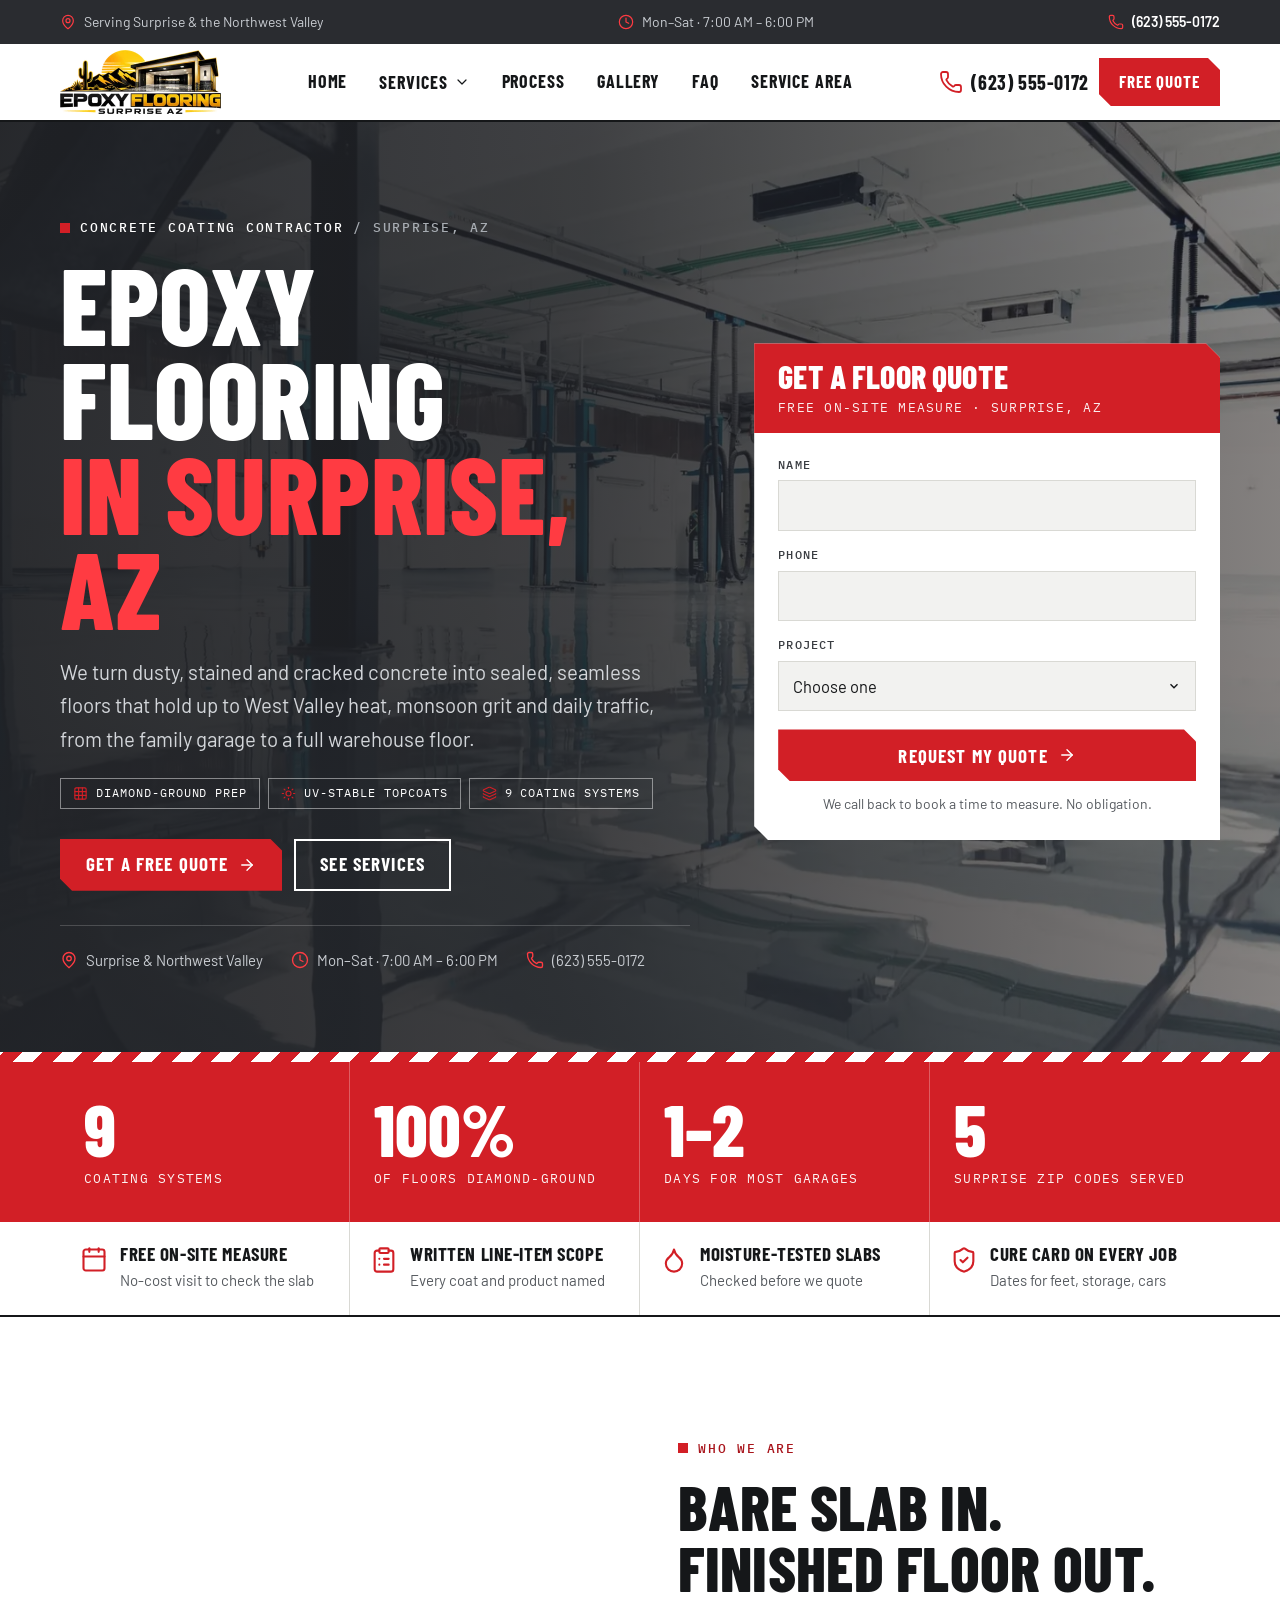
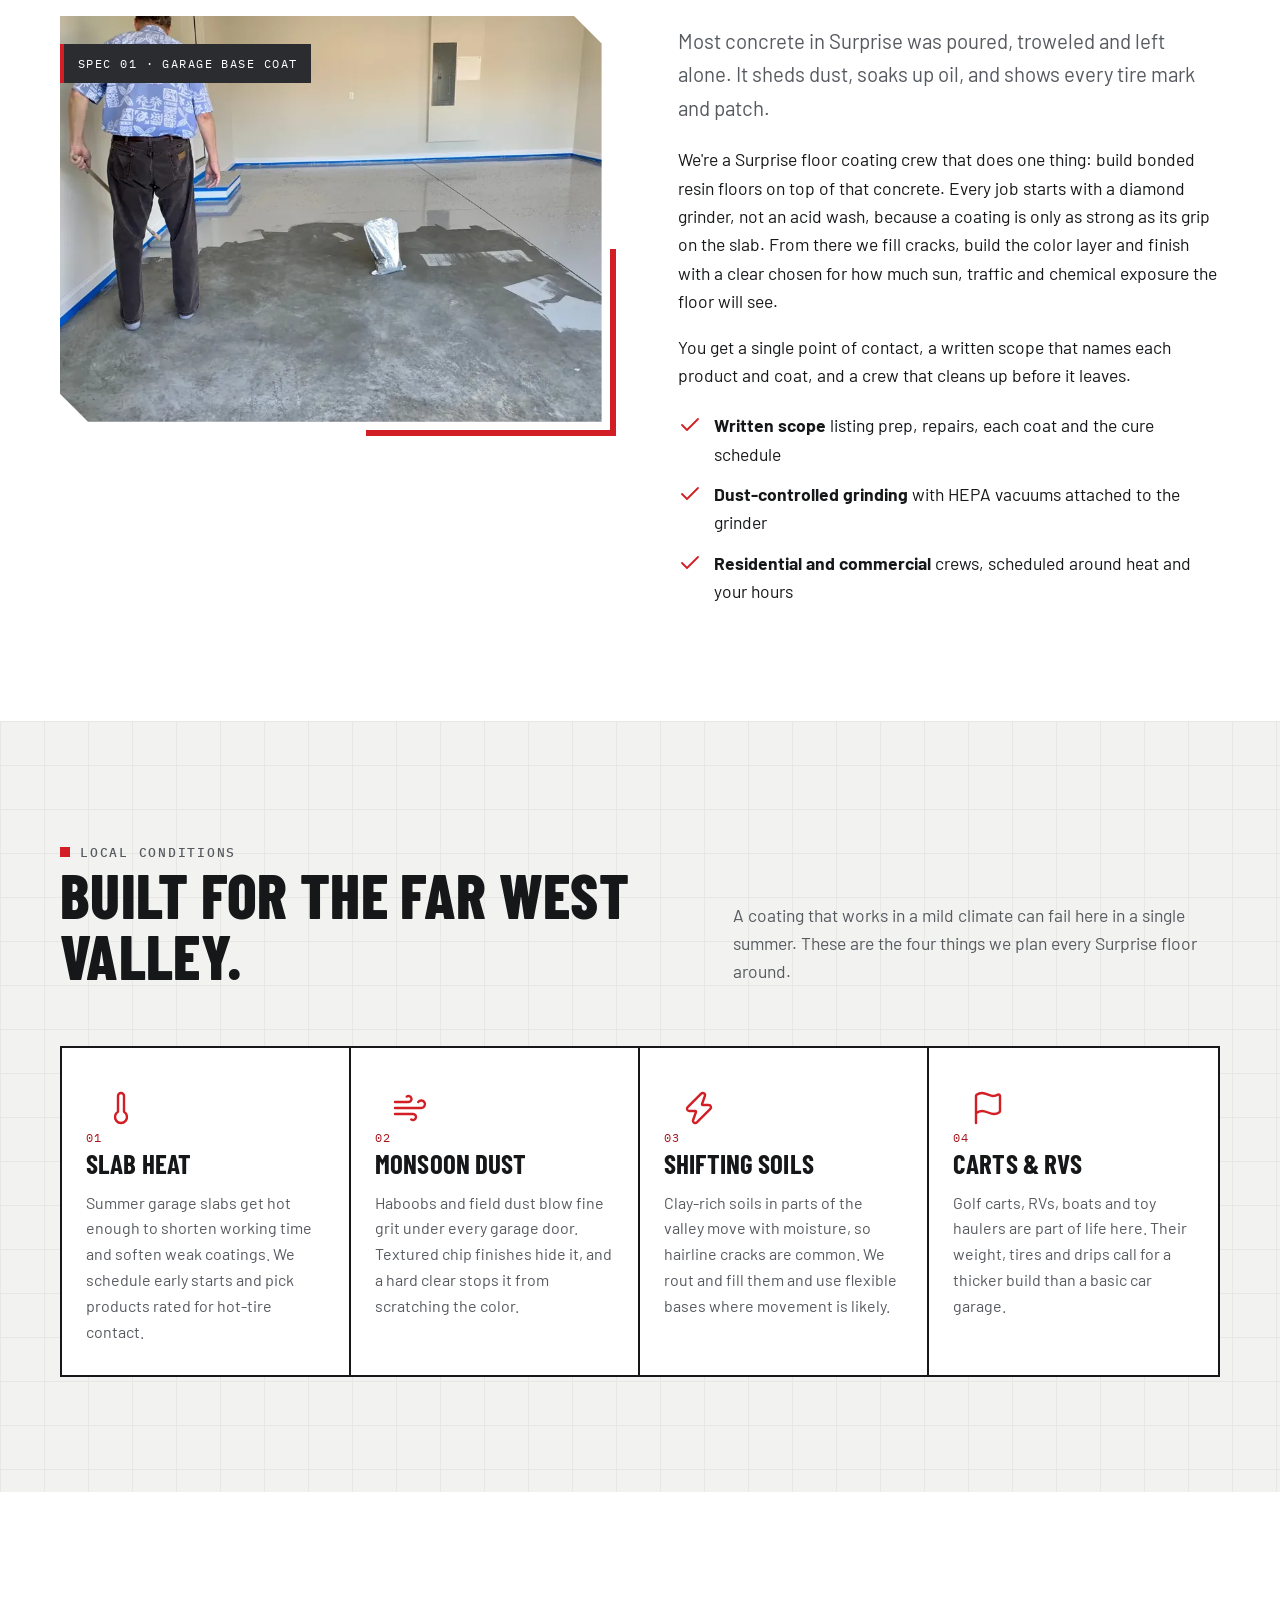
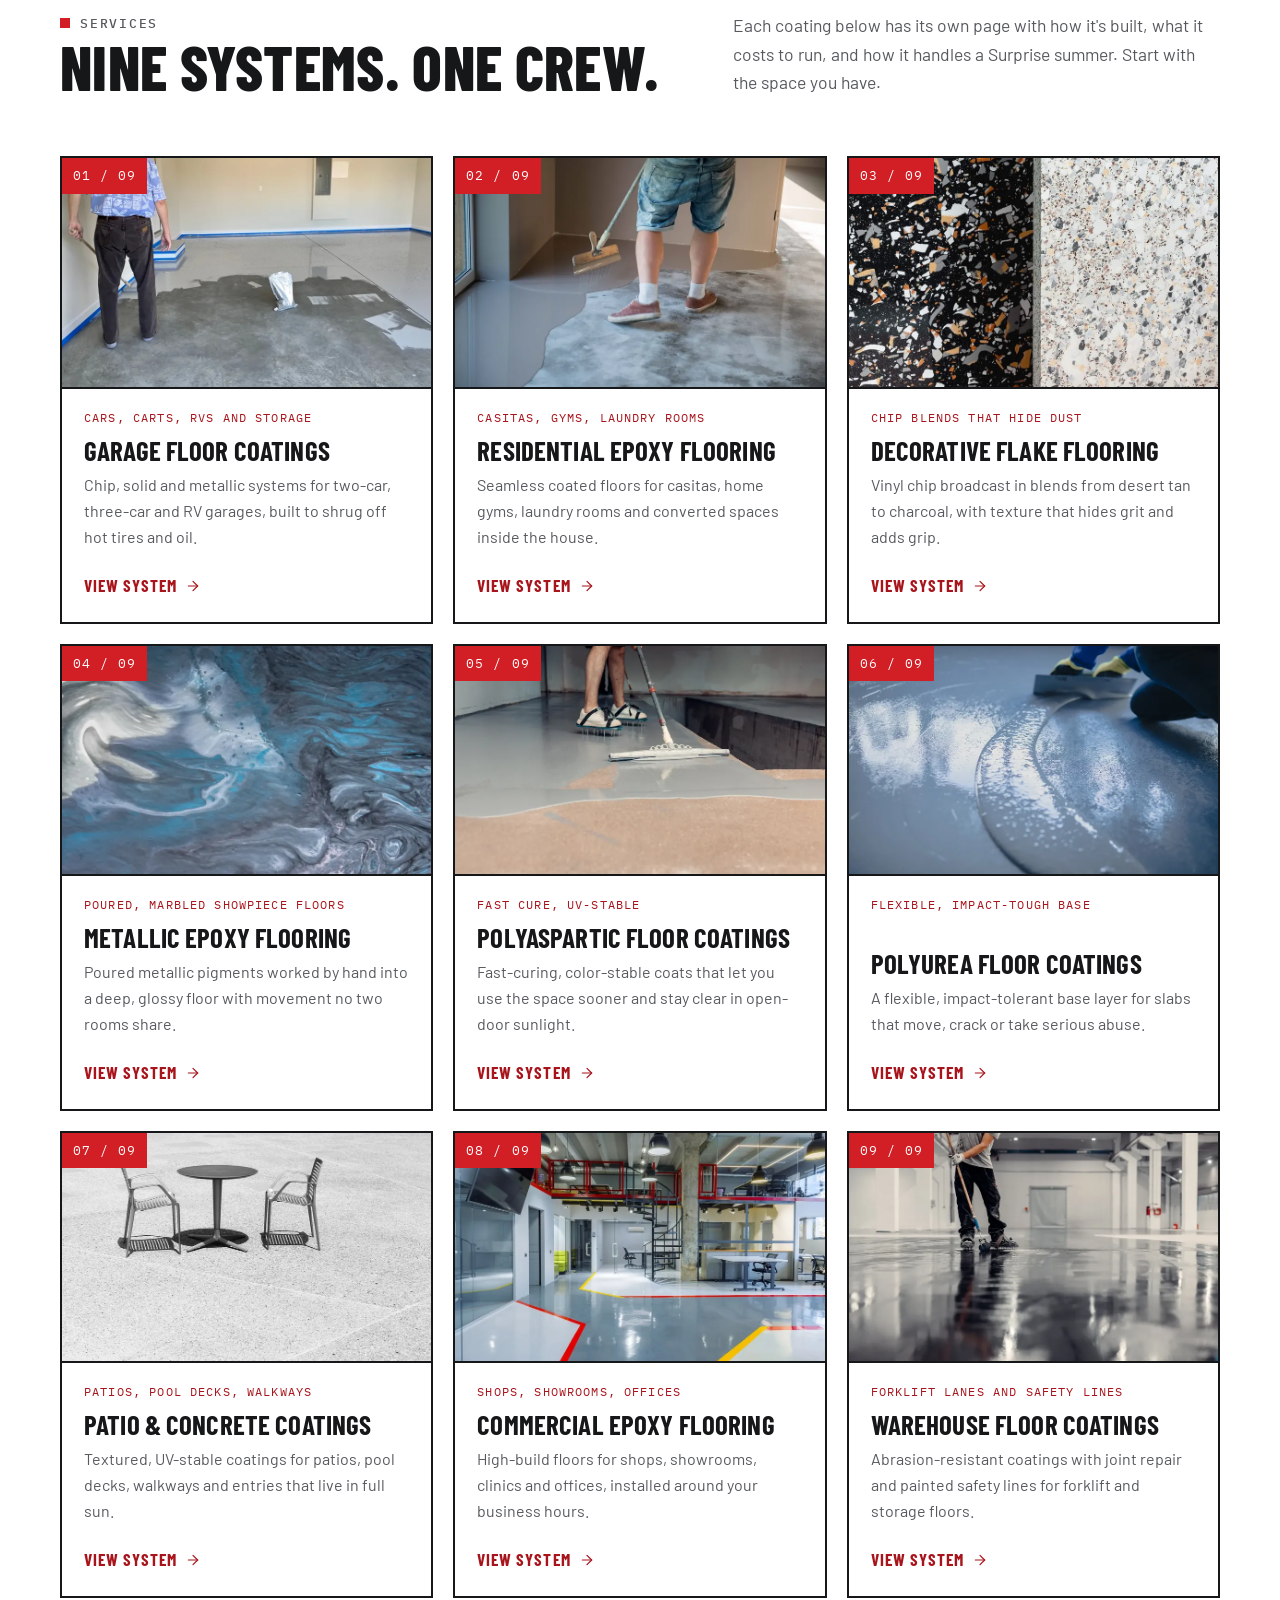
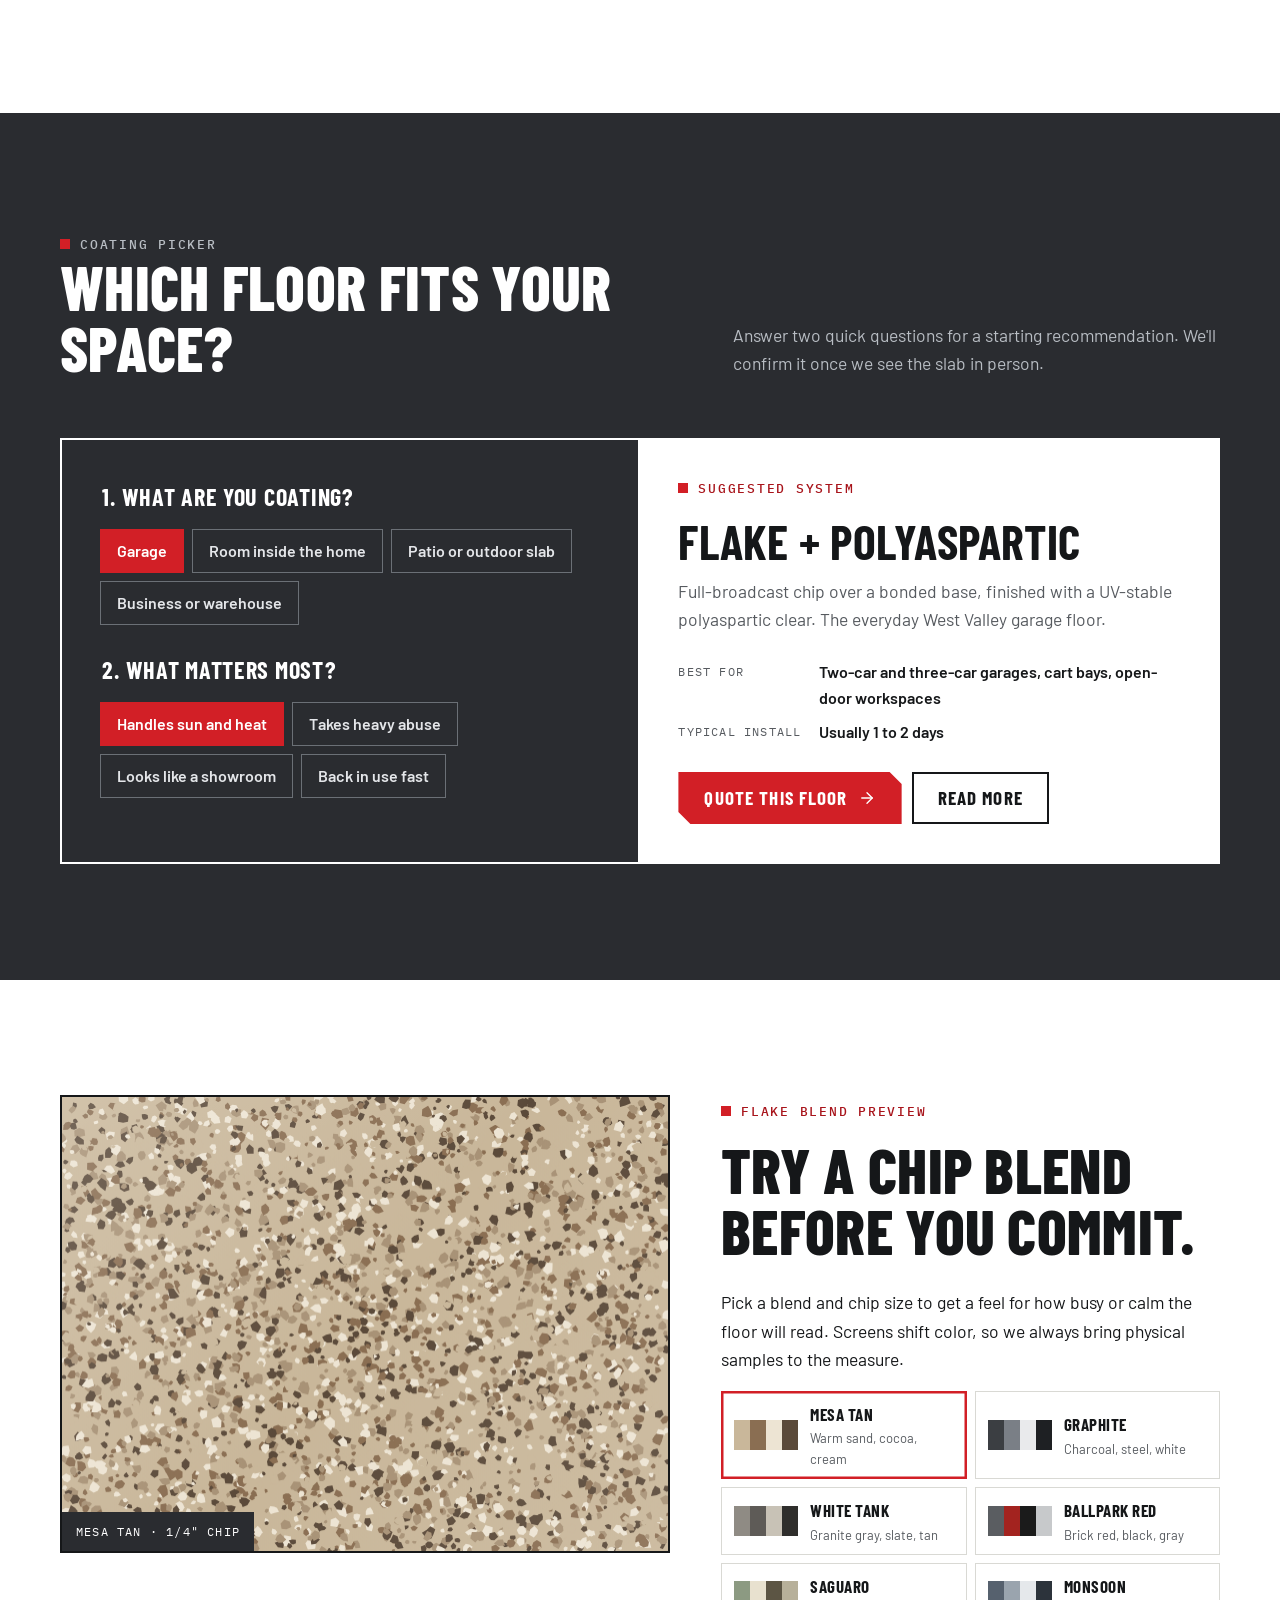
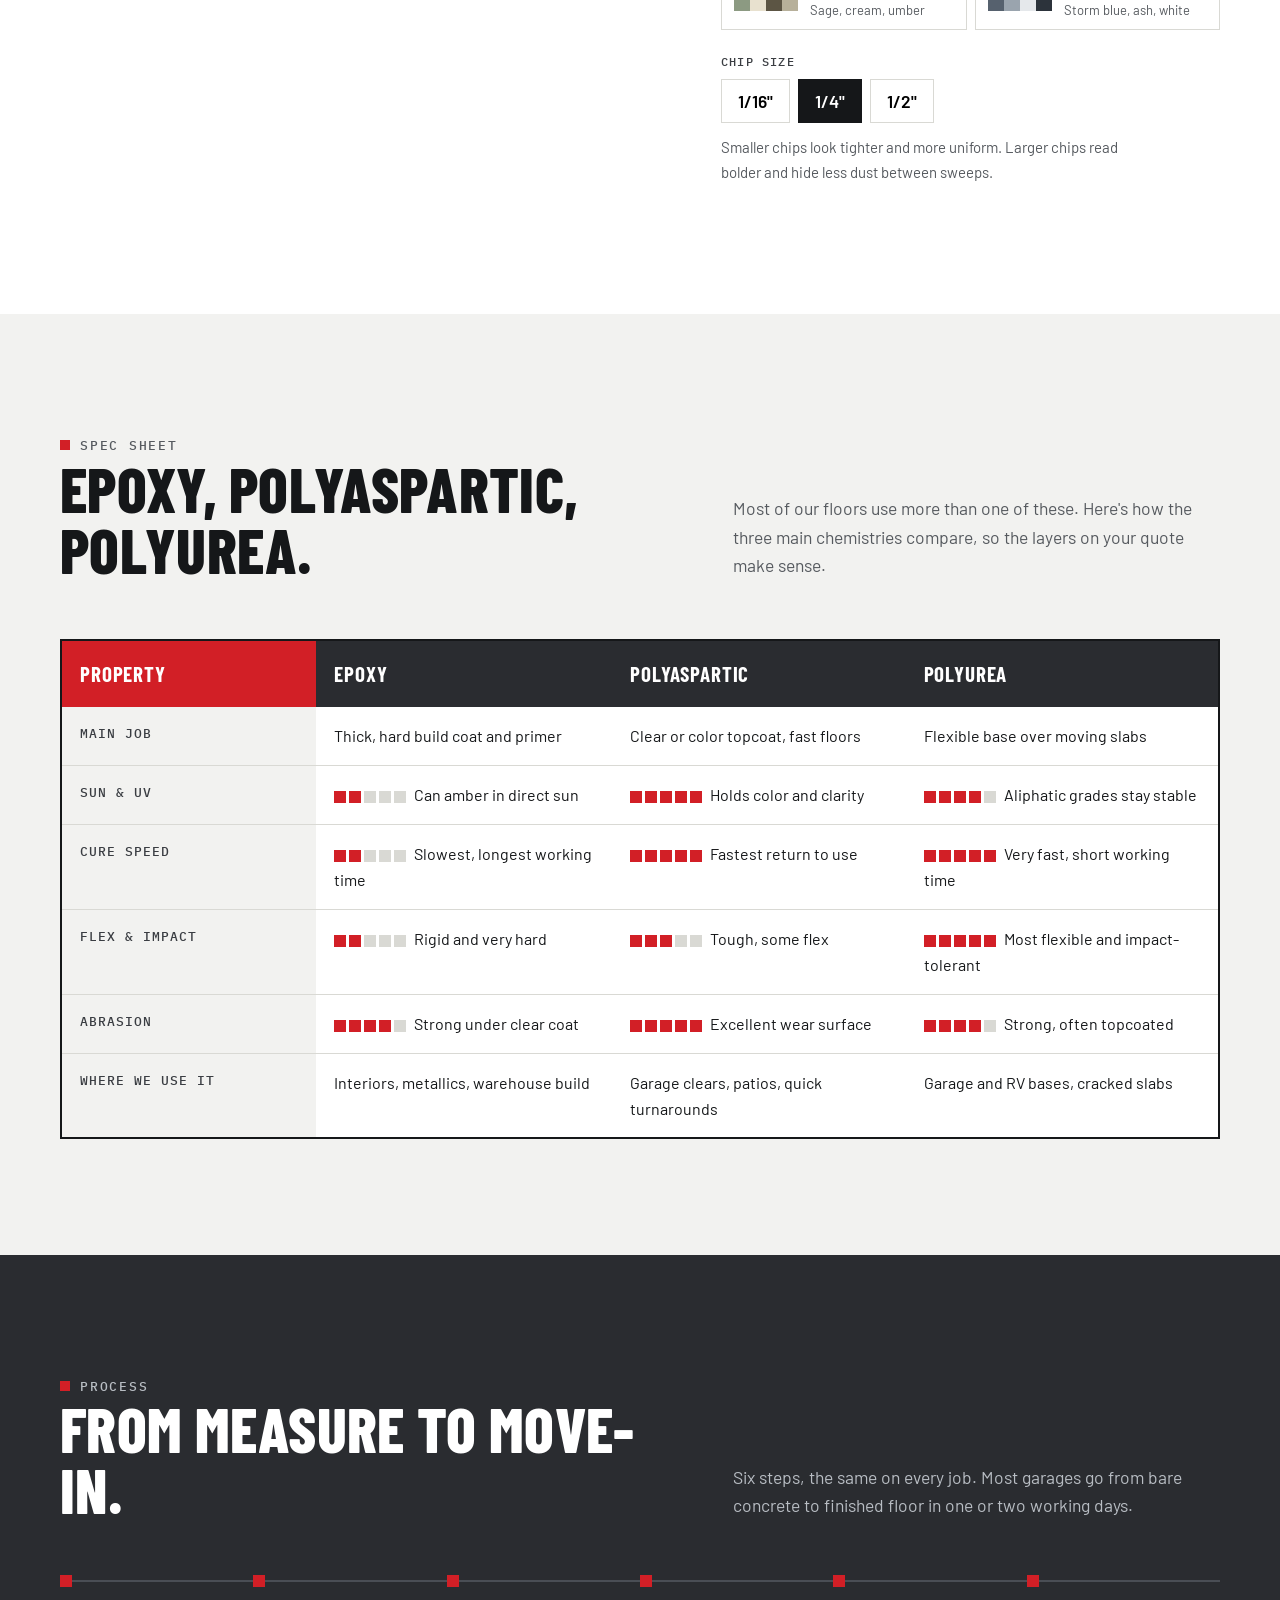
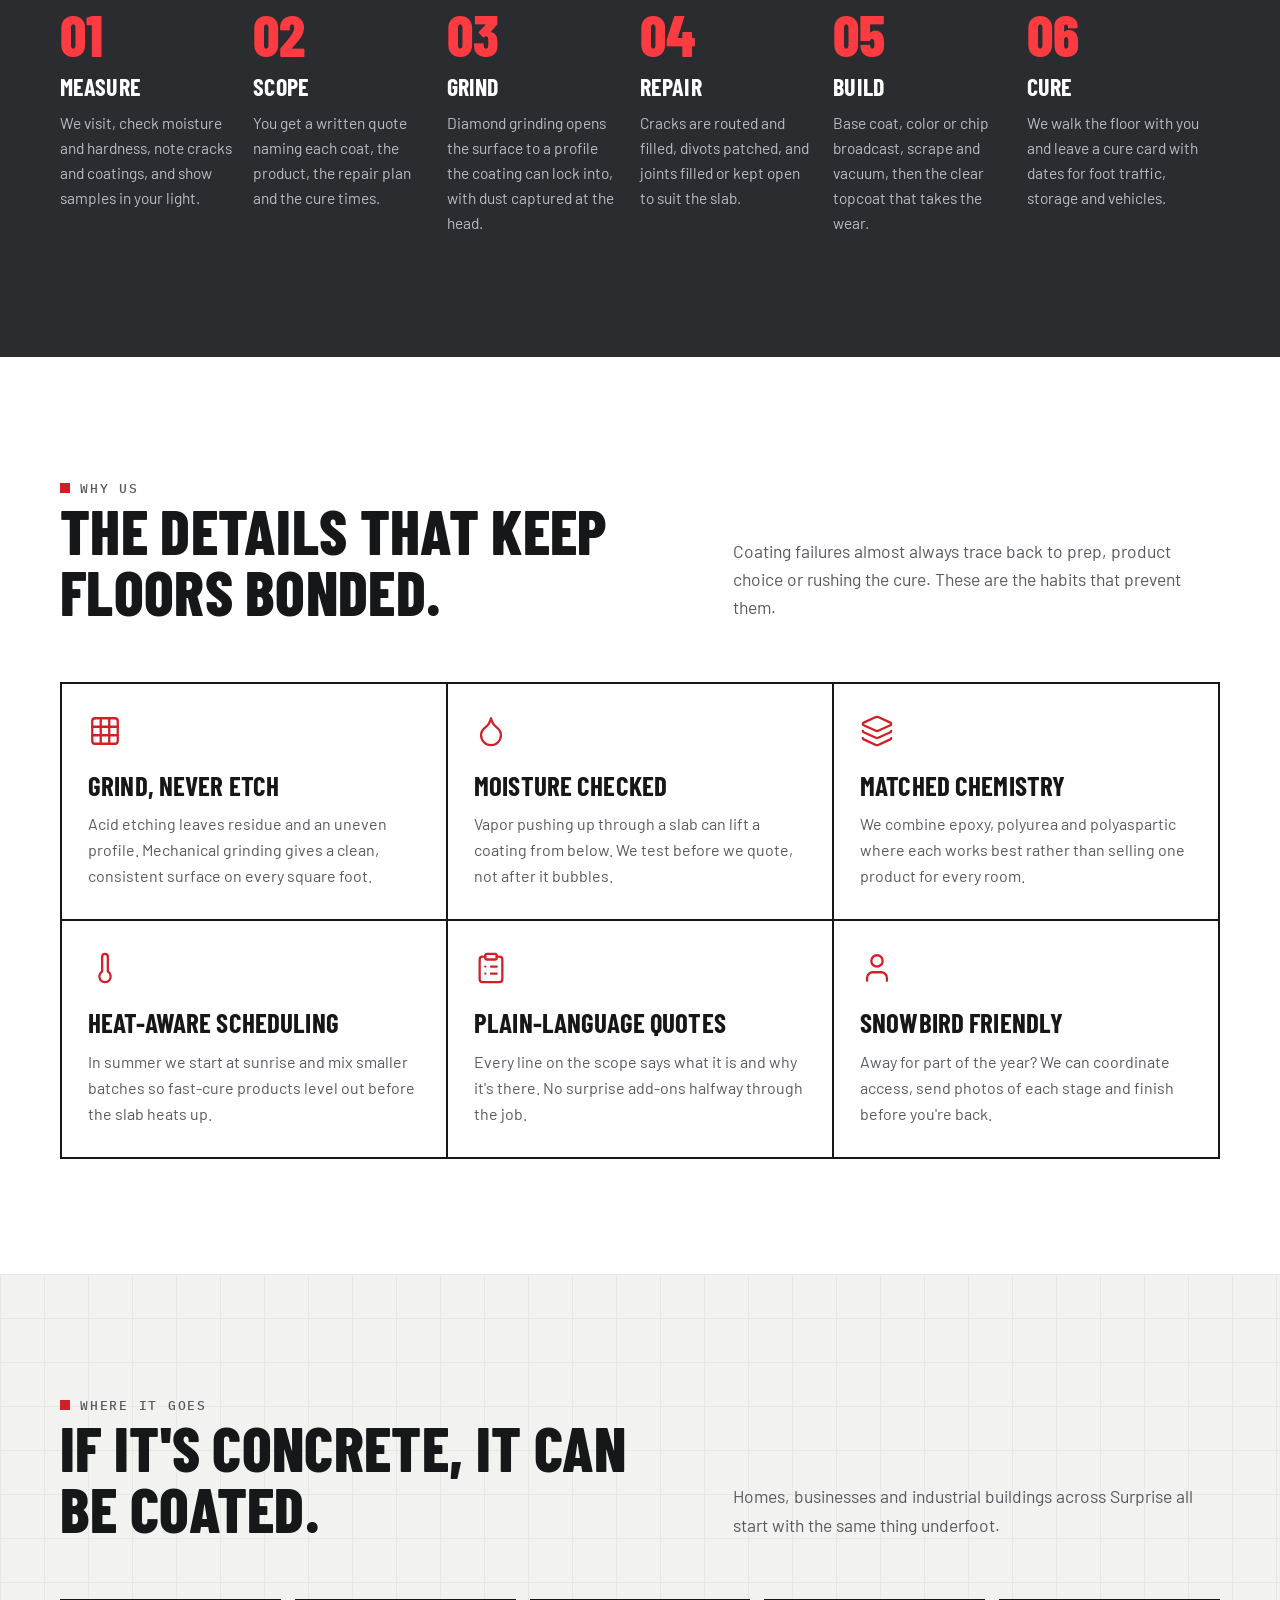
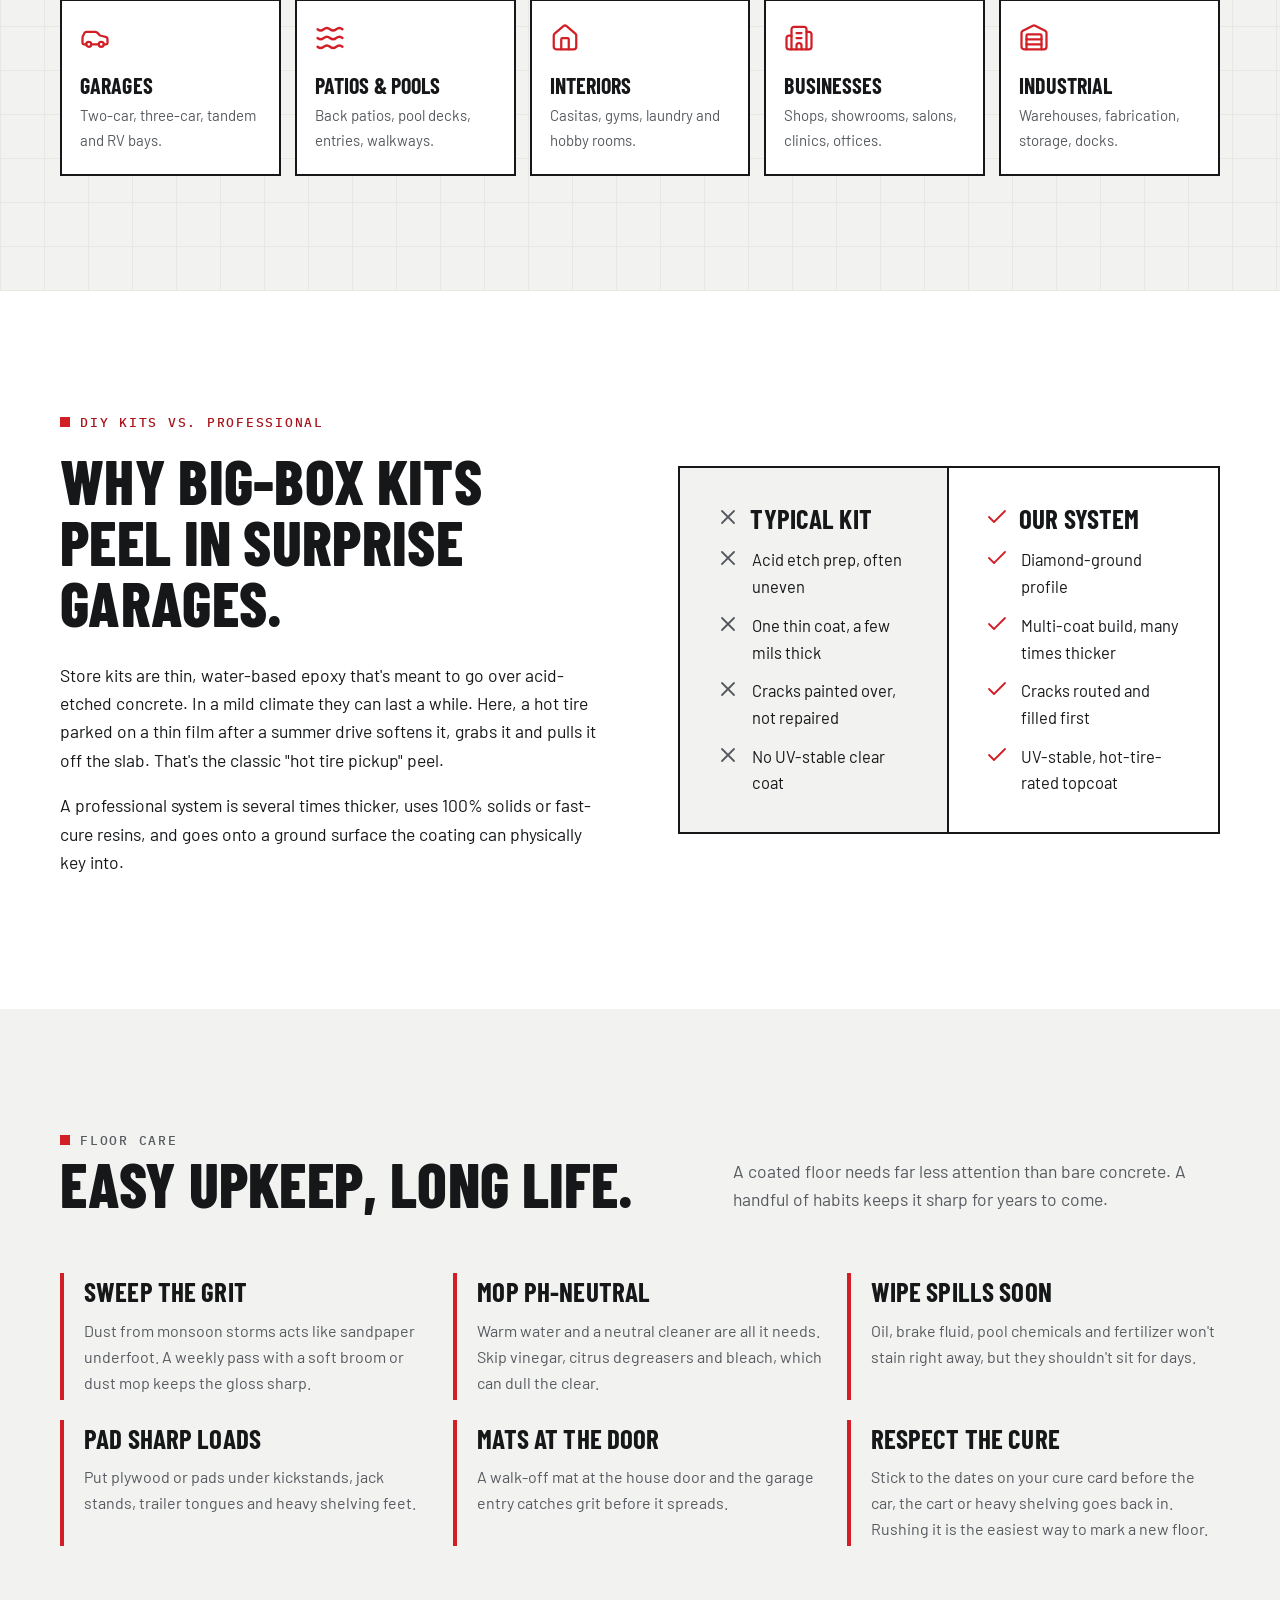
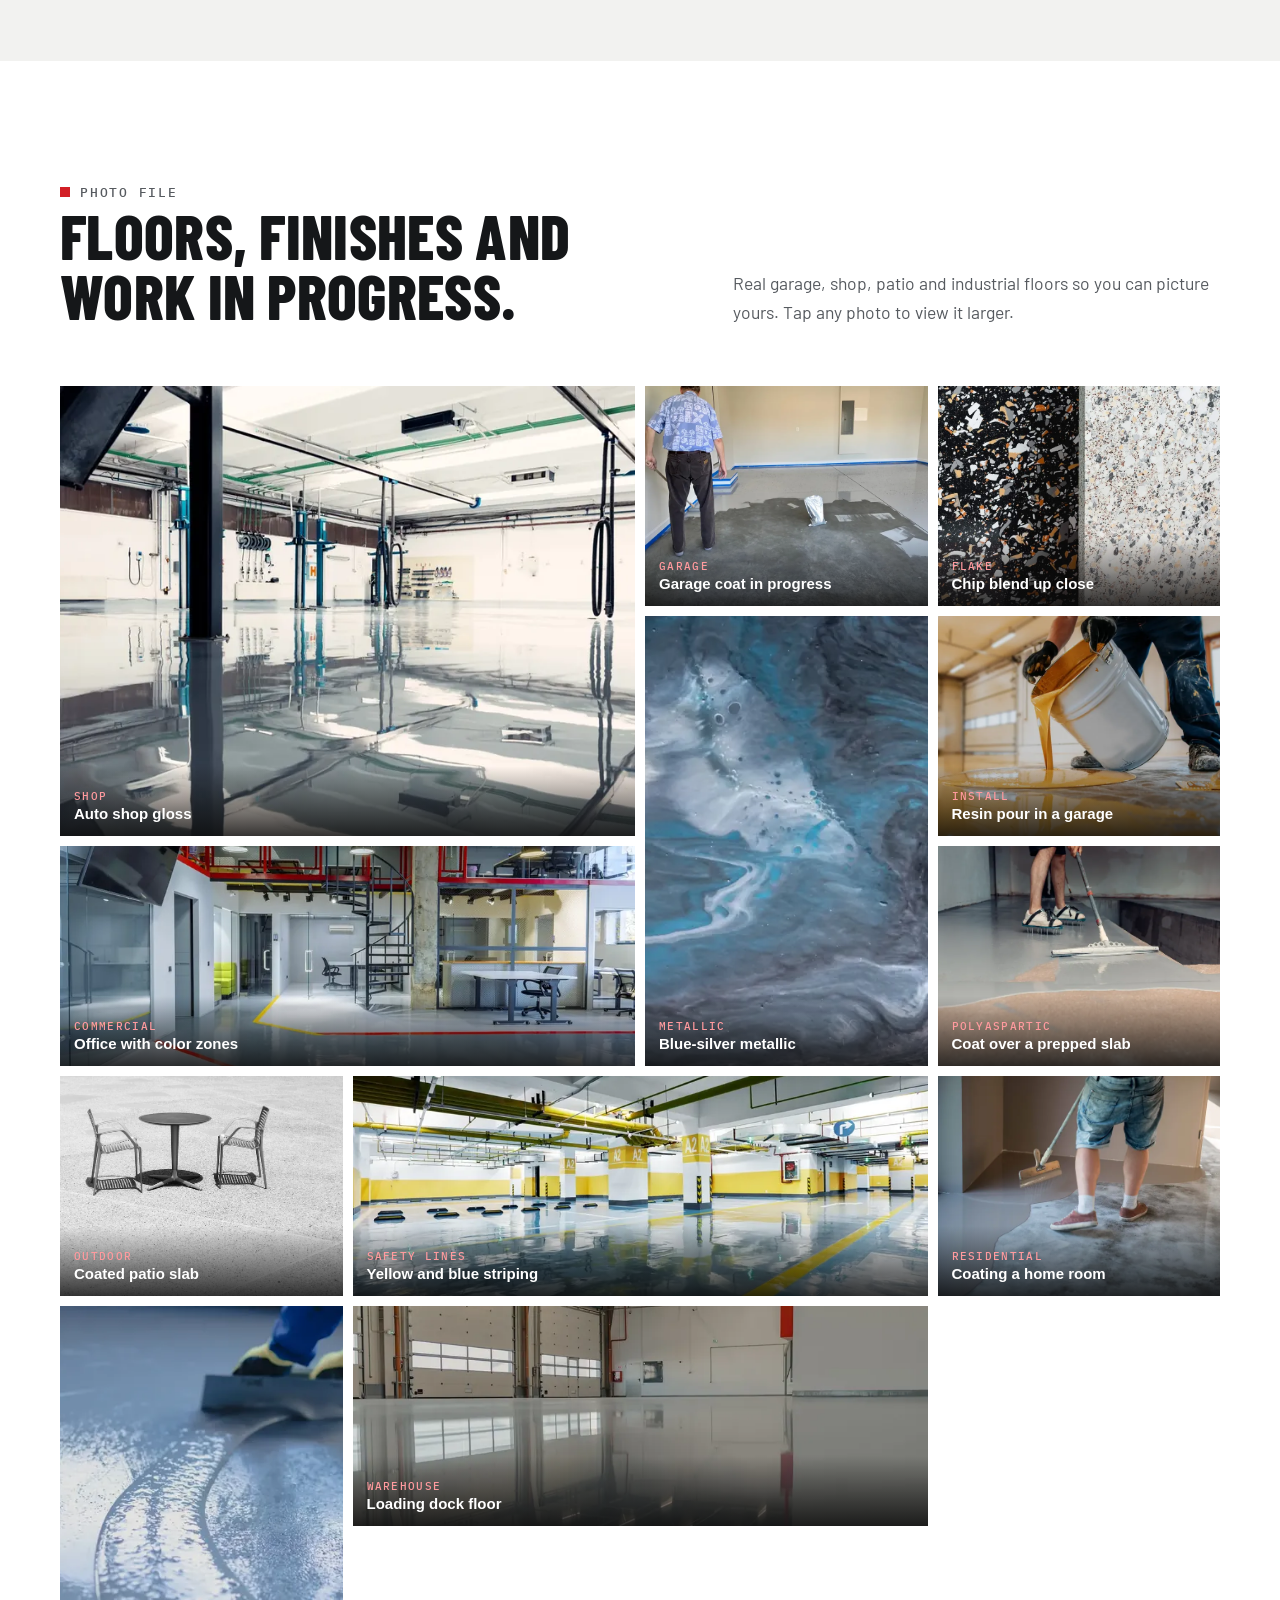
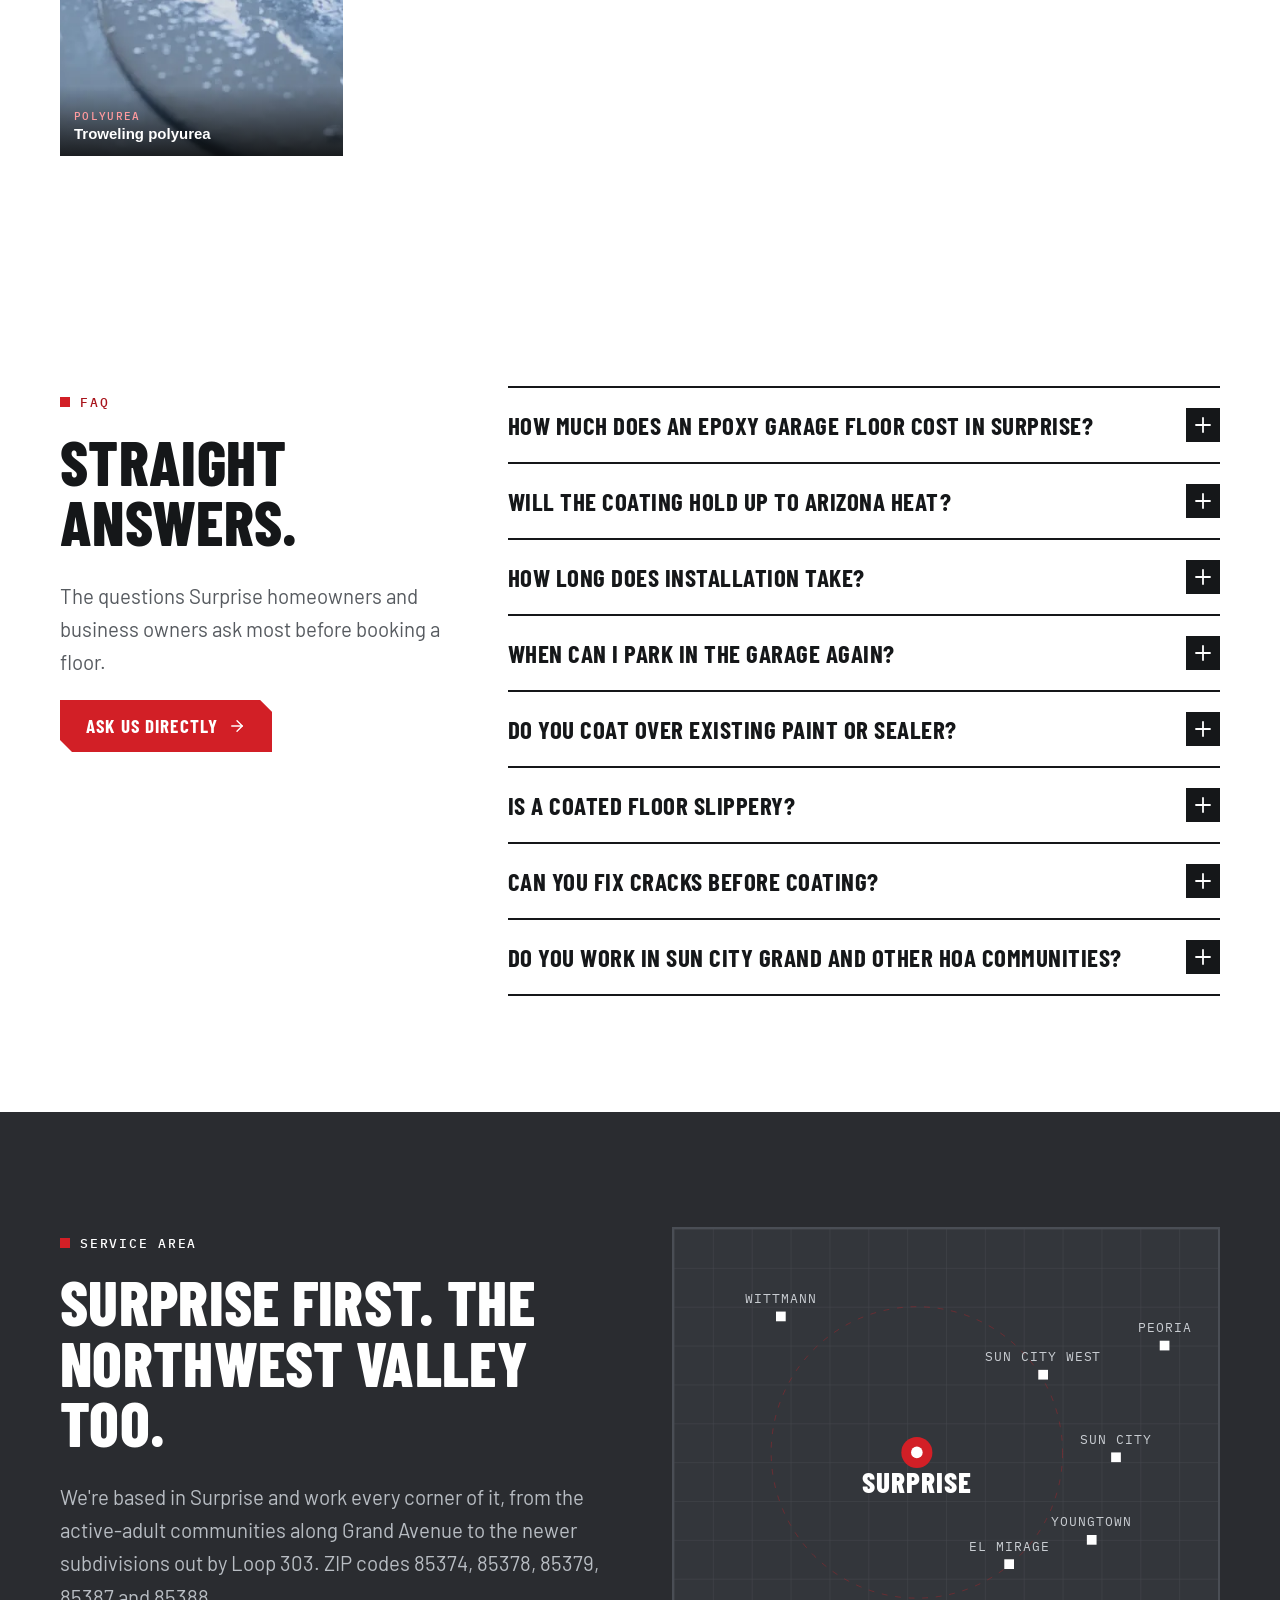
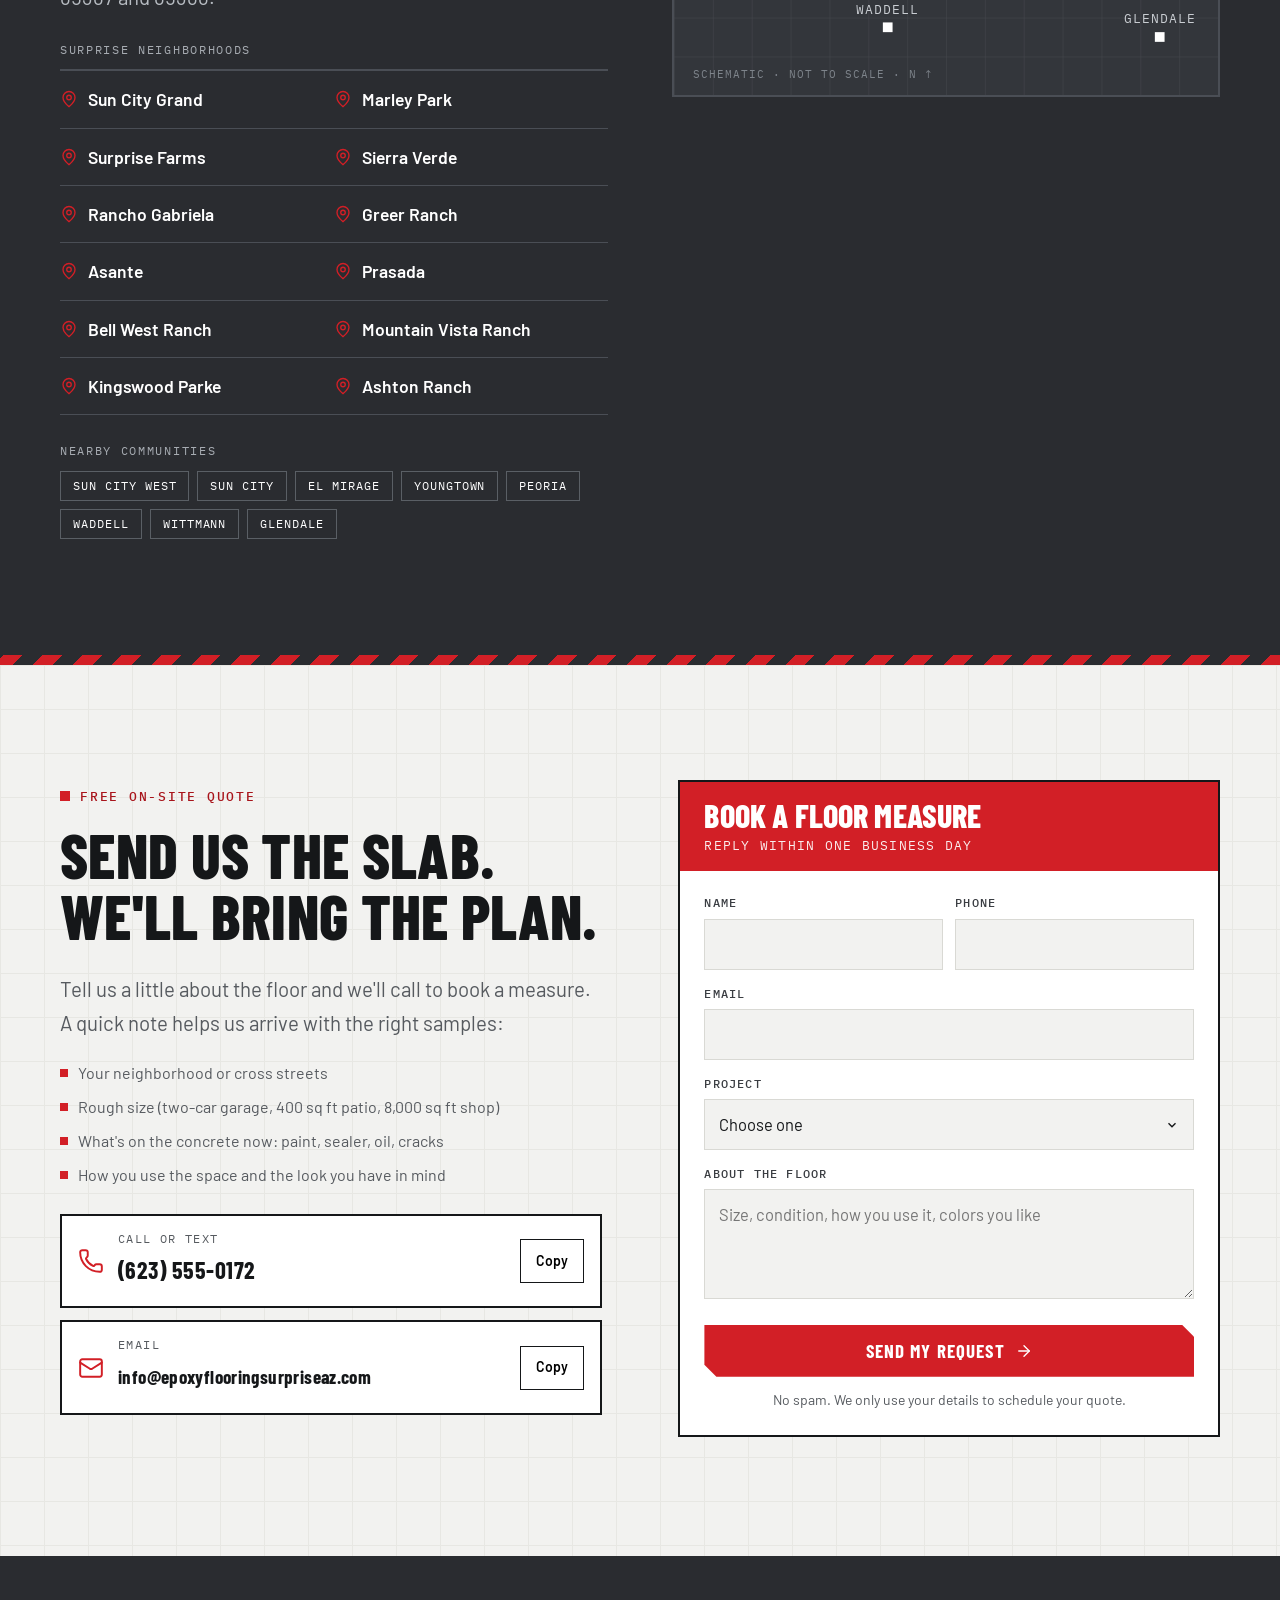
==== commit 508f1825: "Switch dark bands to a lighter graphite black - --char #141414 -> #2A2C30, matching hero overlay, bo" ====
--- a/index.html
+++ b/index.html
@@ -257,7 +257,7 @@
     <p class="area-sub">Nearby communities</p>
     <div class="chips"><span class="chip">Sun City West</span><span class="chip">Sun City</span><span class="chip">El Mirage</span><span class="chip">Youngtown</span><span class="chip">Peoria</span><span class="chip">Waddell</span><span class="chip">Wittmann</span><span class="chip">Glendale</span></div>
   </div>
-  <div class="map rv"><svg viewBox="0 0 560 480" role="img" aria-label="Schematic of the service area centered on Surprise with nearby communities, not to scale"><defs><pattern id="mg" width="40" height="40" patternUnits="userSpaceOnUse"><path d="M40 0H0V40" fill="none" stroke="#33373C" stroke-width="1"/></pattern></defs><rect width="560" height="480" fill="url(#mg)"/><g><circle cx="250" cy="230" r="150" fill="none" stroke="#D21F26" stroke-opacity=".35" stroke-dasharray="6 8"/><circle cx="250" cy="230" r="16" fill="#D21F26"/><circle cx="250" cy="230" r="6" fill="#fff"/><text x="250" y="272" text-anchor="middle" fill="#fff" font-family="Barlow Condensed,Arial Narrow,sans-serif" font-weight="800" font-size="30" letter-spacing="1">SURPRISE</text></g><g><rect x="105" y="85" width="10" height="10" fill="#fff"/><text x="110" y="76" text-anchor="middle" fill="#C9CDD2" font-family="IBM Plex Mono,monospace" font-size="13" letter-spacing="1">WITTMANN</text></g><g><rect x="375" y="145" width="10" height="10" fill="#fff"/><text x="380" y="136" text-anchor="middle" fill="#C9CDD2" font-family="IBM Plex Mono,monospace" font-size="13" letter-spacing="1">SUN CITY WEST</text></g><g><rect x="450" y="230" width="10" height="10" fill="#fff"/><text x="455" y="221" text-anchor="middle" fill="#C9CDD2" font-family="IBM Plex Mono,monospace" font-size="13" letter-spacing="1">SUN CITY</text></g><g><rect x="425" y="315" width="10" height="10" fill="#fff"/><text x="430" y="306" text-anchor="middle" fill="#C9CDD2" font-family="IBM Plex Mono,monospace" font-size="13" letter-spacing="1">YOUNGTOWN</text></g><g><rect x="340" y="340" width="10" height="10" fill="#fff"/><text x="345" y="331" text-anchor="middle" fill="#C9CDD2" font-family="IBM Plex Mono,monospace" font-size="13" letter-spacing="1">EL MIRAGE</text></g><g><rect x="215" y="405" width="10" height="10" fill="#fff"/><text x="220" y="396" text-anchor="middle" fill="#C9CDD2" font-family="IBM Plex Mono,monospace" font-size="13" letter-spacing="1">WADDELL</text></g><g><rect x="500" y="115" width="10" height="10" fill="#fff"/><text x="505" y="106" text-anchor="middle" fill="#C9CDD2" font-family="IBM Plex Mono,monospace" font-size="13" letter-spacing="1">PEORIA</text></g><g><rect x="495" y="415" width="10" height="10" fill="#fff"/><text x="500" y="406" text-anchor="middle" fill="#C9CDD2" font-family="IBM Plex Mono,monospace" font-size="13" letter-spacing="1">GLENDALE</text></g><text x="20" y="462" fill="#7E848B" font-family="IBM Plex Mono,monospace" font-size="11" letter-spacing="1">SCHEMATIC · NOT TO SCALE · N ↑</text></svg></div>
+  <div class="map rv"><svg viewBox="0 0 560 480" role="img" aria-label="Schematic of the service area centered on Surprise with nearby communities, not to scale"><defs><pattern id="mg" width="40" height="40" patternUnits="userSpaceOnUse"><path d="M40 0H0V40" fill="none" stroke="#45484E" stroke-width="1"/></pattern></defs><rect width="560" height="480" fill="url(#mg)"/><g><circle cx="250" cy="230" r="150" fill="none" stroke="#D21F26" stroke-opacity=".35" stroke-dasharray="6 8"/><circle cx="250" cy="230" r="16" fill="#D21F26"/><circle cx="250" cy="230" r="6" fill="#fff"/><text x="250" y="272" text-anchor="middle" fill="#fff" font-family="Barlow Condensed,Arial Narrow,sans-serif" font-weight="800" font-size="30" letter-spacing="1">SURPRISE</text></g><g><rect x="105" y="85" width="10" height="10" fill="#fff"/><text x="110" y="76" text-anchor="middle" fill="#C9CDD2" font-family="IBM Plex Mono,monospace" font-size="13" letter-spacing="1">WITTMANN</text></g><g><rect x="375" y="145" width="10" height="10" fill="#fff"/><text x="380" y="136" text-anchor="middle" fill="#C9CDD2" font-family="IBM Plex Mono,monospace" font-size="13" letter-spacing="1">SUN CITY WEST</text></g><g><rect x="450" y="230" width="10" height="10" fill="#fff"/><text x="455" y="221" text-anchor="middle" fill="#C9CDD2" font-family="IBM Plex Mono,monospace" font-size="13" letter-spacing="1">SUN CITY</text></g><g><rect x="425" y="315" width="10" height="10" fill="#fff"/><text x="430" y="306" text-anchor="middle" fill="#C9CDD2" font-family="IBM Plex Mono,monospace" font-size="13" letter-spacing="1">YOUNGTOWN</text></g><g><rect x="340" y="340" width="10" height="10" fill="#fff"/><text x="345" y="331" text-anchor="middle" fill="#C9CDD2" font-family="IBM Plex Mono,monospace" font-size="13" letter-spacing="1">EL MIRAGE</text></g><g><rect x="215" y="405" width="10" height="10" fill="#fff"/><text x="220" y="396" text-anchor="middle" fill="#C9CDD2" font-family="IBM Plex Mono,monospace" font-size="13" letter-spacing="1">WADDELL</text></g><g><rect x="500" y="115" width="10" height="10" fill="#fff"/><text x="505" y="106" text-anchor="middle" fill="#C9CDD2" font-family="IBM Plex Mono,monospace" font-size="13" letter-spacing="1">PEORIA</text></g><g><rect x="495" y="415" width="10" height="10" fill="#fff"/><text x="500" y="406" text-anchor="middle" fill="#C9CDD2" font-family="IBM Plex Mono,monospace" font-size="13" letter-spacing="1">GLENDALE</text></g><text x="20" y="462" fill="#7E848B" font-family="IBM Plex Mono,monospace" font-size="11" letter-spacing="1">SCHEMATIC · NOT TO SCALE · N ↑</text></svg></div>
 </div></section>
 <div class="hazard dark" role="presentation"></div>
 <section class="estimate grid-bg" id="estimate"><div class="wrap split">
--- a/assets/site.css
+++ b/assets/site.css
@@ -9,13 +9,13 @@
   --white:#FFFFFF;
   --concrete:#F2F2F0;
   --concrete-2:#E7E7E3;
-  --char:#141414;
-  --steel:#24272B;
-  --steel-2:#33373C;
+  --char:#2A2C30;
+  --steel:#3A3D42;
+  --steel-2:#45484E;
   --ink:#151719;
   --muted:#565A5F;
   --line:#D9D9D4;
-  --line-dark:#3A3E43;
+  --line-dark:#4A4E55;
   --display:"Barlow Condensed","Arial Narrow",Arial,sans-serif;
   --body:"Barlow","Helvetica Neue",Arial,sans-serif;
   --mono:"IBM Plex Mono",ui-monospace,Menlo,monospace;
@@ -28,6 +28,7 @@
   --on-ink:#FFFFFF;
   --black:#151719;
   --red-hover:#A8141B;
+  --red-bright:#FF3B42;
   color-scheme:light dark;
 }
 *,*::before,*::after{box-sizing:border-box}
@@ -126,7 +127,7 @@
 .hero{position:relative;color:#fff;background:var(--char);padding:clamp(48px,7vw,96px) 0 clamp(56px,7vw,96px);overflow:hidden;isolation:isolate}
 .hero-bg{position:absolute;inset:0;z-index:-2}
 .hero-bg img{width:100%;height:100%;object-fit:cover}
-.hero::before{content:"";position:absolute;inset:0;z-index:-1;background:linear-gradient(90deg,rgba(14,14,14,.94) 0%,rgba(14,14,14,.84) 46%,rgba(14,14,14,.5) 100%)}
+.hero::before{content:"";position:absolute;inset:0;z-index:-1;background:linear-gradient(90deg,rgba(32,34,38,.95) 0%,rgba(32,34,38,.86) 46%,rgba(32,34,38,.55) 100%)}
 .hero::after{content:"";position:absolute;left:0;right:0;bottom:0;height:10px;background:repeating-linear-gradient(-45deg,var(--red) 0 14px,#fff 14px 28px)}
 .hero-grid{display:grid;grid-template-columns:minmax(0,1.15fr) minmax(0,.85fr);gap:clamp(28px,5vw,72px);align-items:center}
 .hero h1{color:#fff;font-size:clamp(50px,8.4vw,112px);line-height:.88;margin-bottom:22px}
@@ -345,7 +346,7 @@
 .area-list{padding:0;margin:0}
 .area-sub{font-family:var(--mono);font-size:12px;letter-spacing:.14em;text-transform:uppercase;color:#A7ACB2;margin:26px 0 10px}
 .dark .chip{color:#fff;border-color:#5A5F65}
-.map{position:relative;border:2px solid var(--line-dark);background:#24272B}
+.map{position:relative;border:2px solid var(--line-dark);background:#33363B}
 .map svg{display:block;width:100%;height:auto}
 
 /* estimate */
@@ -372,7 +373,7 @@
 footer ul{list-style:none;padding:0;margin:0;display:grid;gap:9px}
 footer a{color:#D5D8DC;text-decoration:none}
 footer a:hover{color:#fff;text-decoration:underline}
-.foot-big{font-family:var(--display);font-weight:800;text-transform:uppercase;font-size:clamp(56px,13vw,200px);line-height:.8;color:#1F2124;letter-spacing:-.01em;margin-top:clamp(40px,6vw,72px);white-space:nowrap;overflow:hidden;user-select:none}
+.foot-big{font-family:var(--display);font-weight:800;text-transform:uppercase;font-size:clamp(56px,13vw,200px);line-height:.8;color:#36393E;letter-spacing:-.01em;margin-top:clamp(40px,6vw,72px);white-space:nowrap;overflow:hidden;user-select:none}
 .foot-base{border-top:1px solid var(--line-dark);padding:20px 0 28px;display:flex;justify-content:space-between;gap:16px;flex-wrap:wrap;font-size:14px}
 
 /* mobile call bar */
@@ -519,7 +520,7 @@
   :root{
     --surface:#121316;--white:#121316;--concrete:#1B1D20;--concrete-2:#24272B;
     --ink:#ECEDEF;--on-ink:#121316;--muted:#A9AEB4;--steel:#C9CDD2;
-    --line:#33373C;--red-dark:#FF7A7F;--red-tint:#3A1517;--char:#0A0A0B;
+    --line:#33373C;--red-dark:#FF7A7F;--red-tint:#3A1517;--char:#23252A;
   }
   img{filter:none}
   .field select{background-image:url("data:image/svg+xml,%3Csvg xmlns='http://www.w3.org/2000/svg' width='14' height='14' viewBox='0 0 24 24' fill='none' stroke='%23ECEDEF' stroke-width='2.4'%3E%3Cpath d='m6 9 6 6 6-6'/%3E%3C/svg%3E")}
@@ -536,3 +537,8 @@
 .mmenu .brand-badge img{height:60px;width:60px}
 footer .brand-badge{margin-bottom:18px}
 @media (max-width:640px){.brand img{height:52px}.nav .wrap{min-height:72px}}
+
+/* red text and icons on graphite sections: brighter red keeps >= 3:1 (large text / UI graphics) */
+.hero h1 em,.step::before{color:var(--red-bright)}
+.hero .ico,.topbar .ico,.dark .ico,.callout .ico,.area-list .ico{color:var(--red-bright)}
+.btn .ico,.hero .btn .ico,.dark .btn .ico{color:inherit}
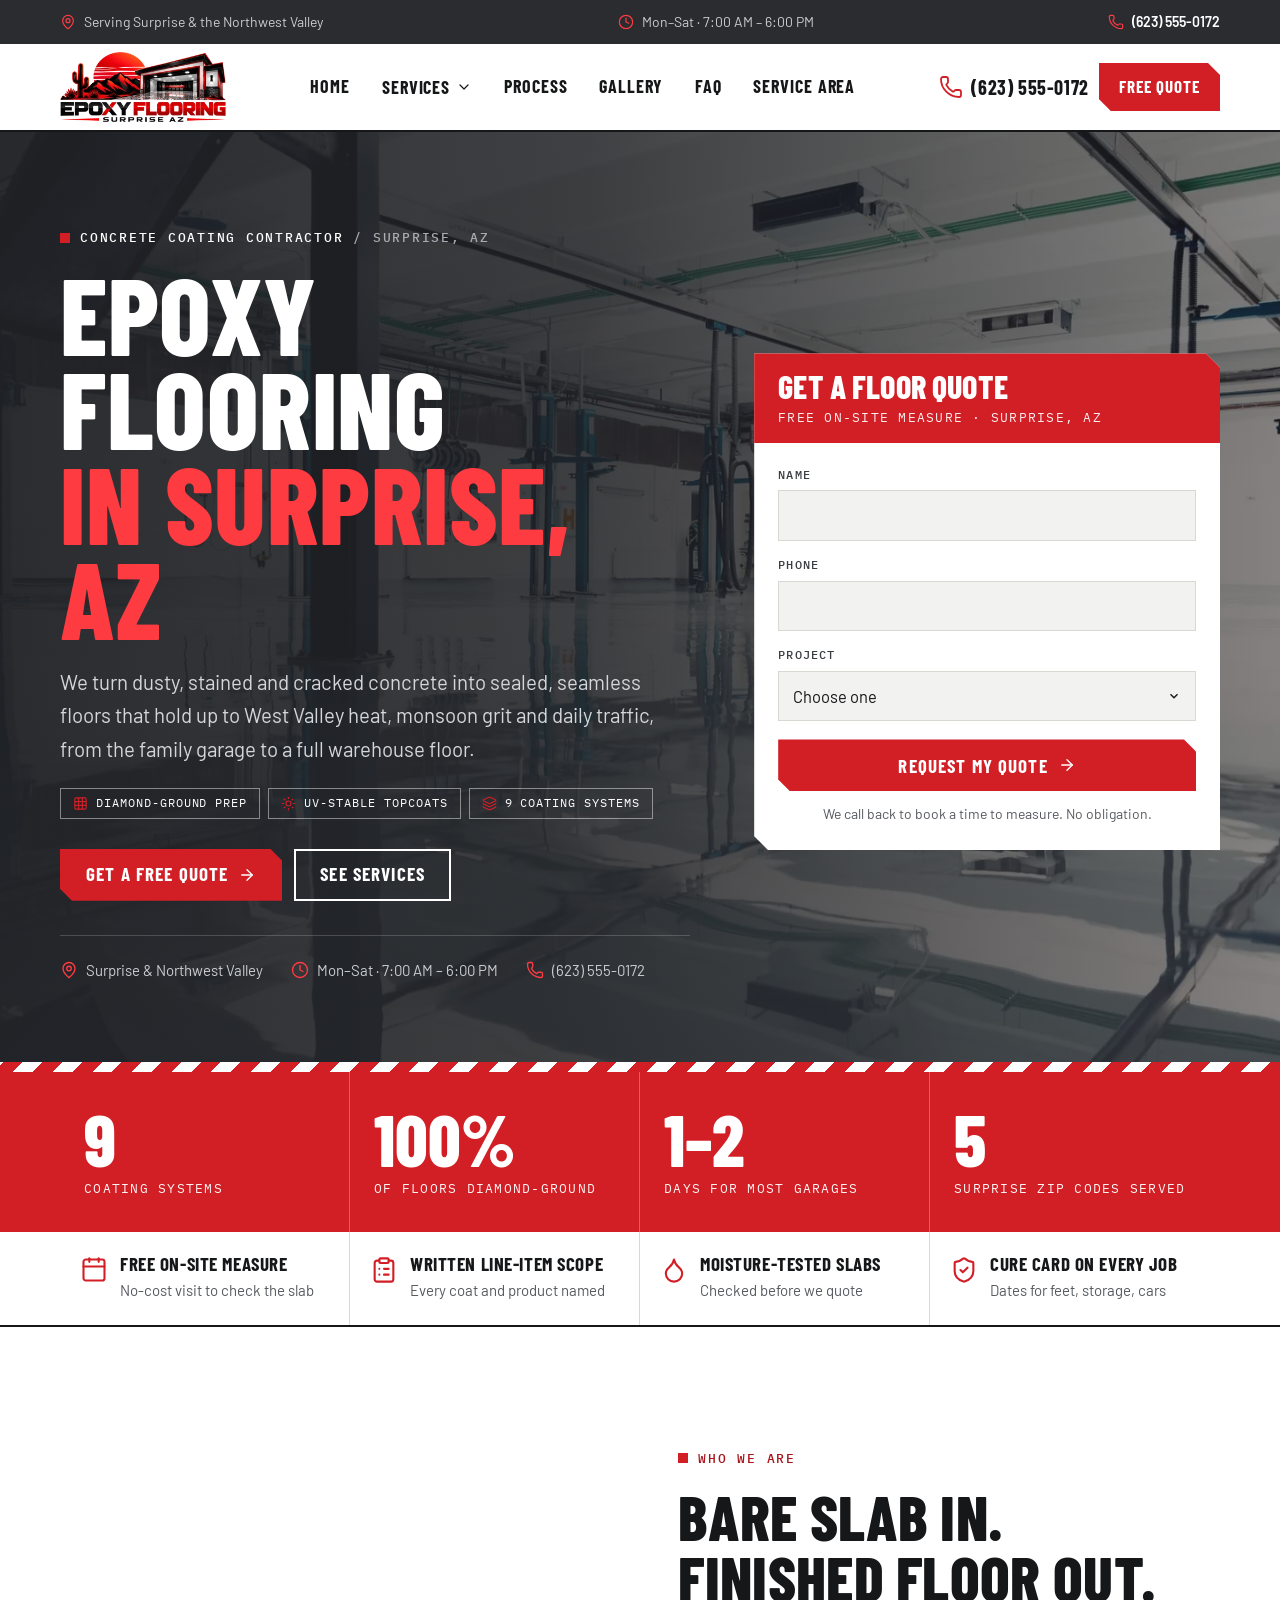
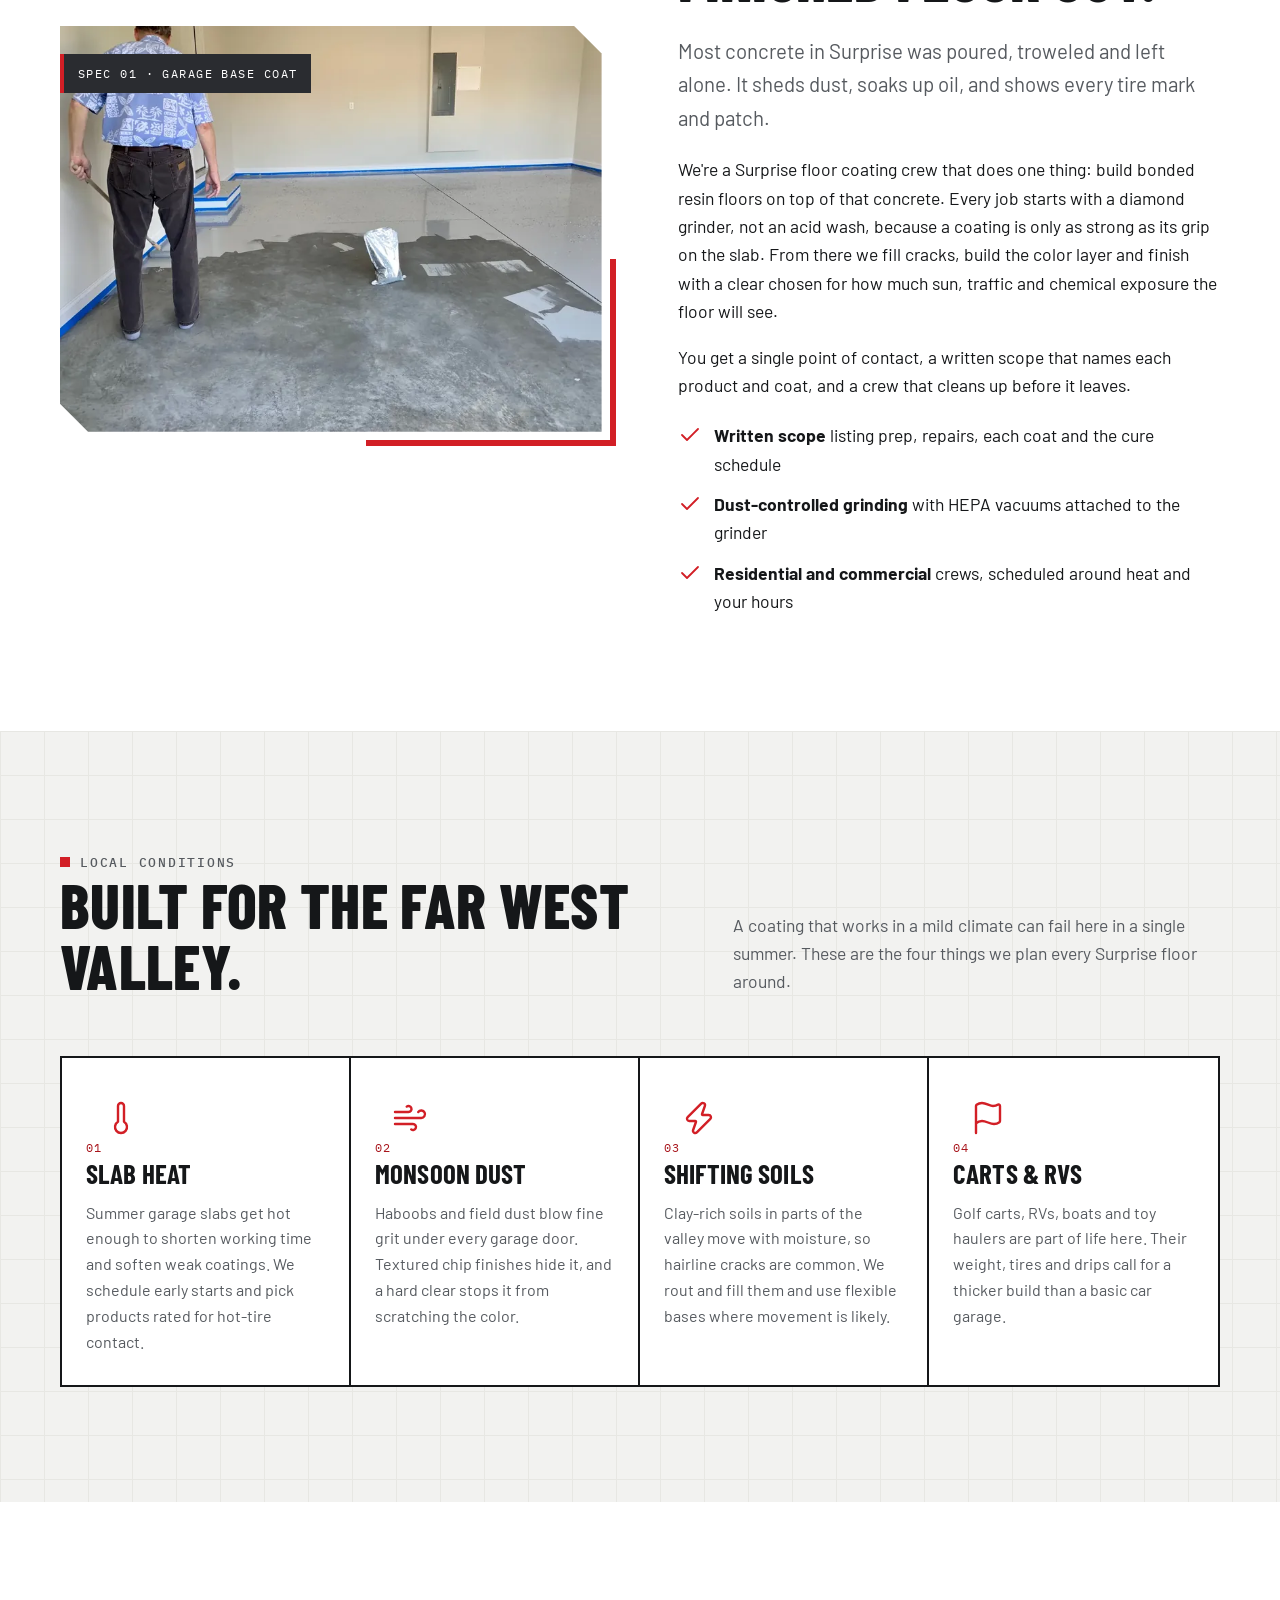
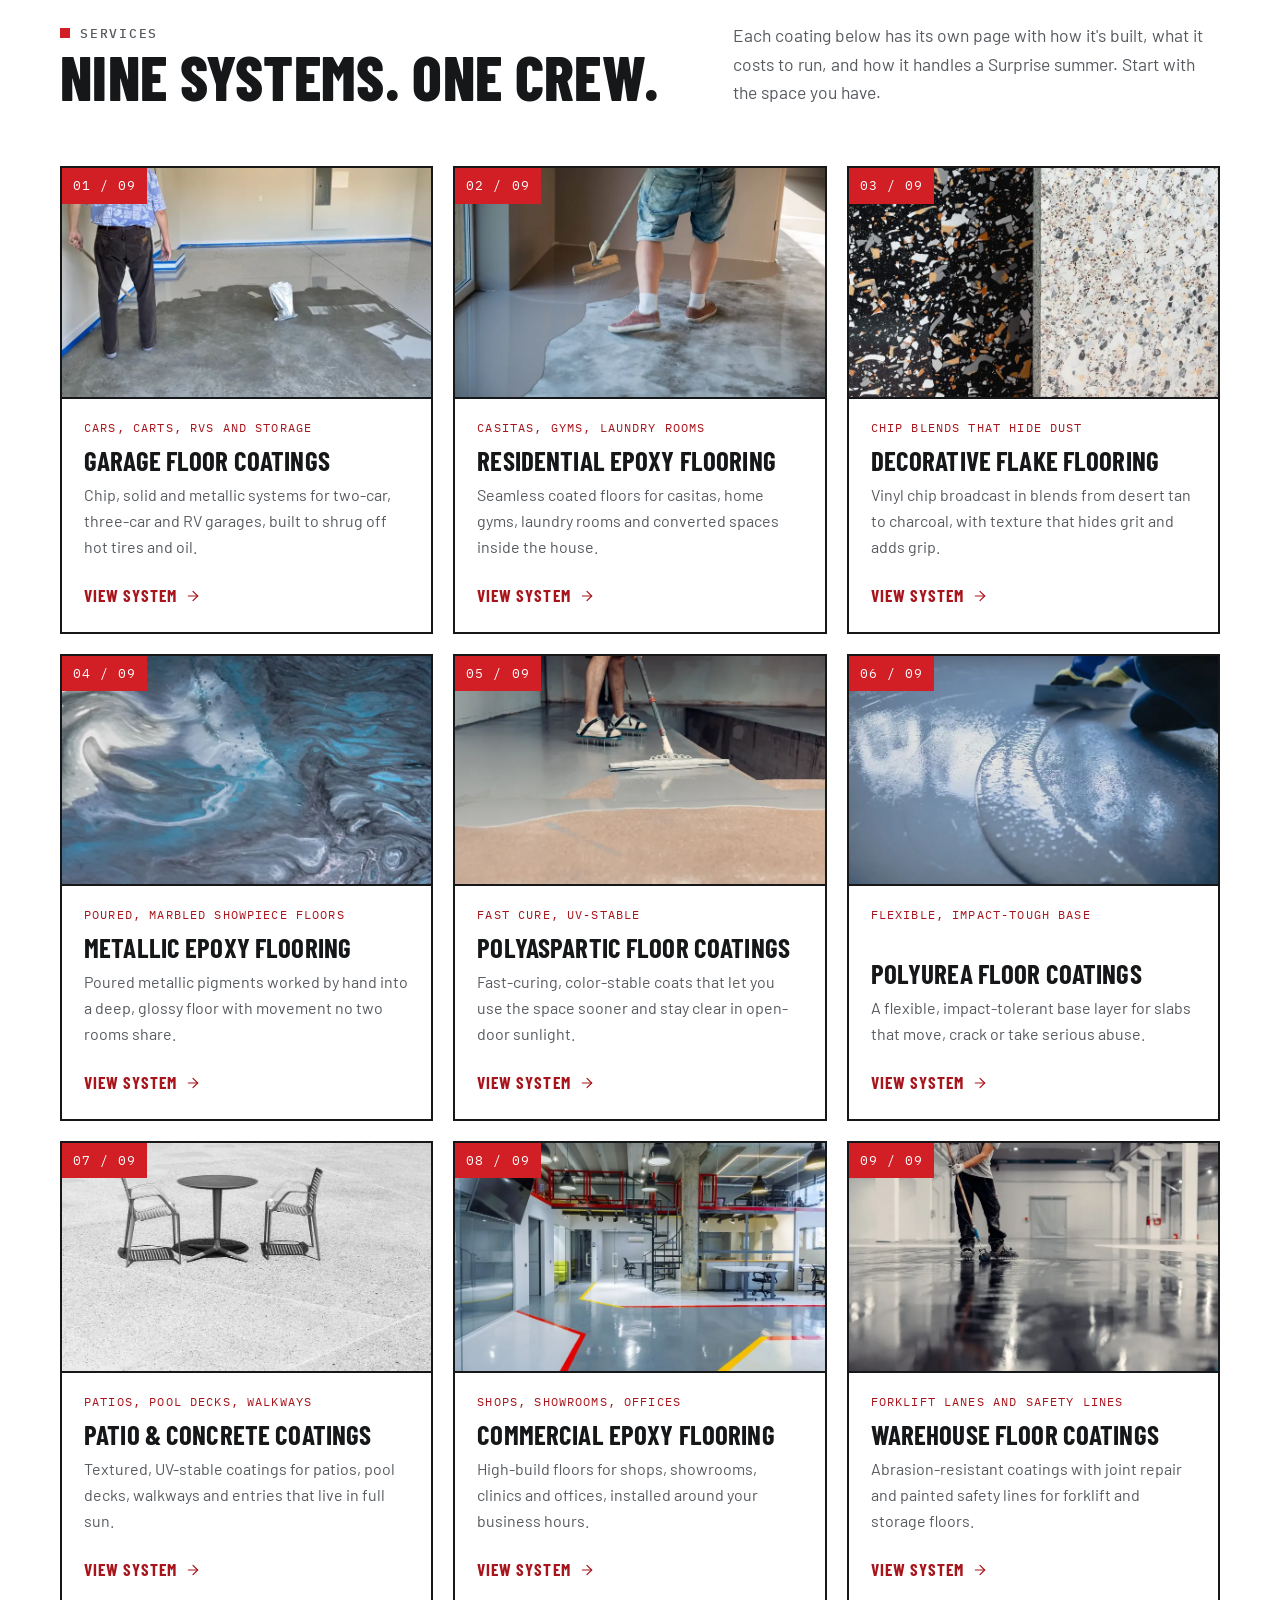
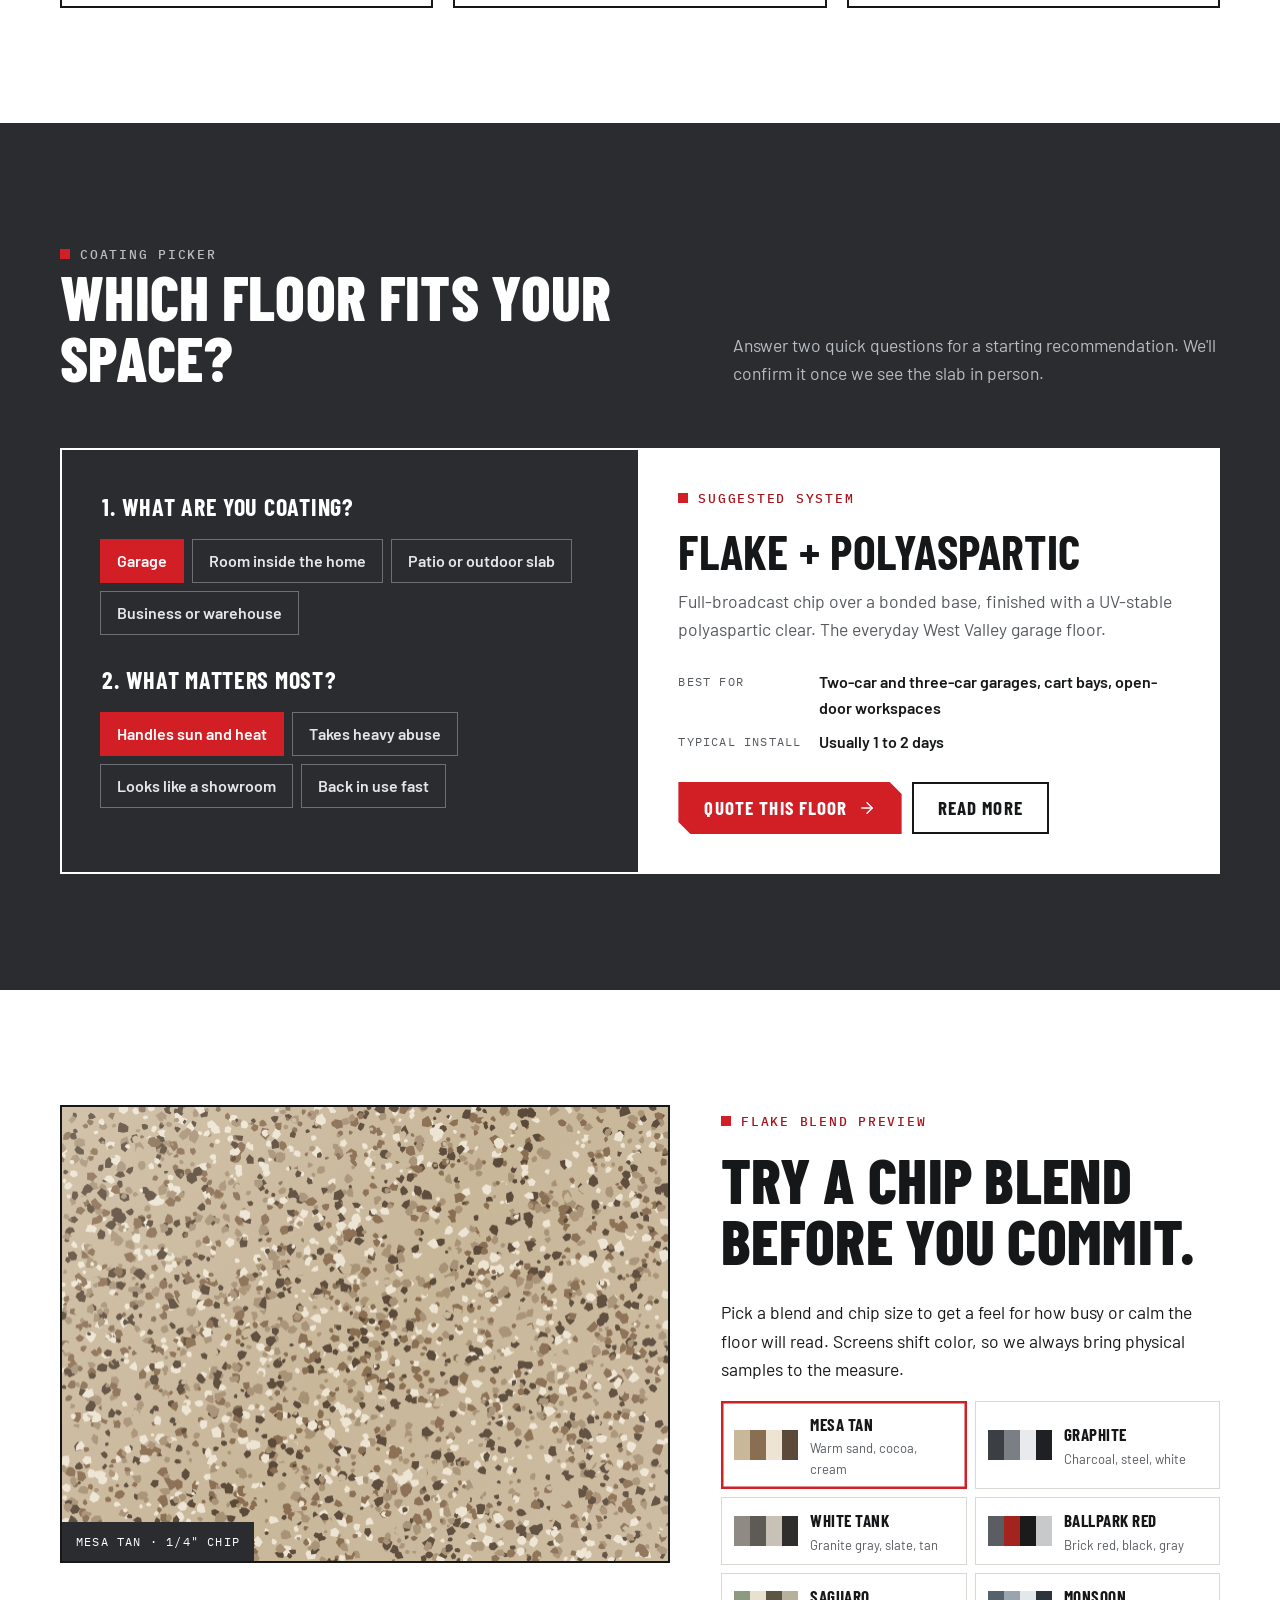
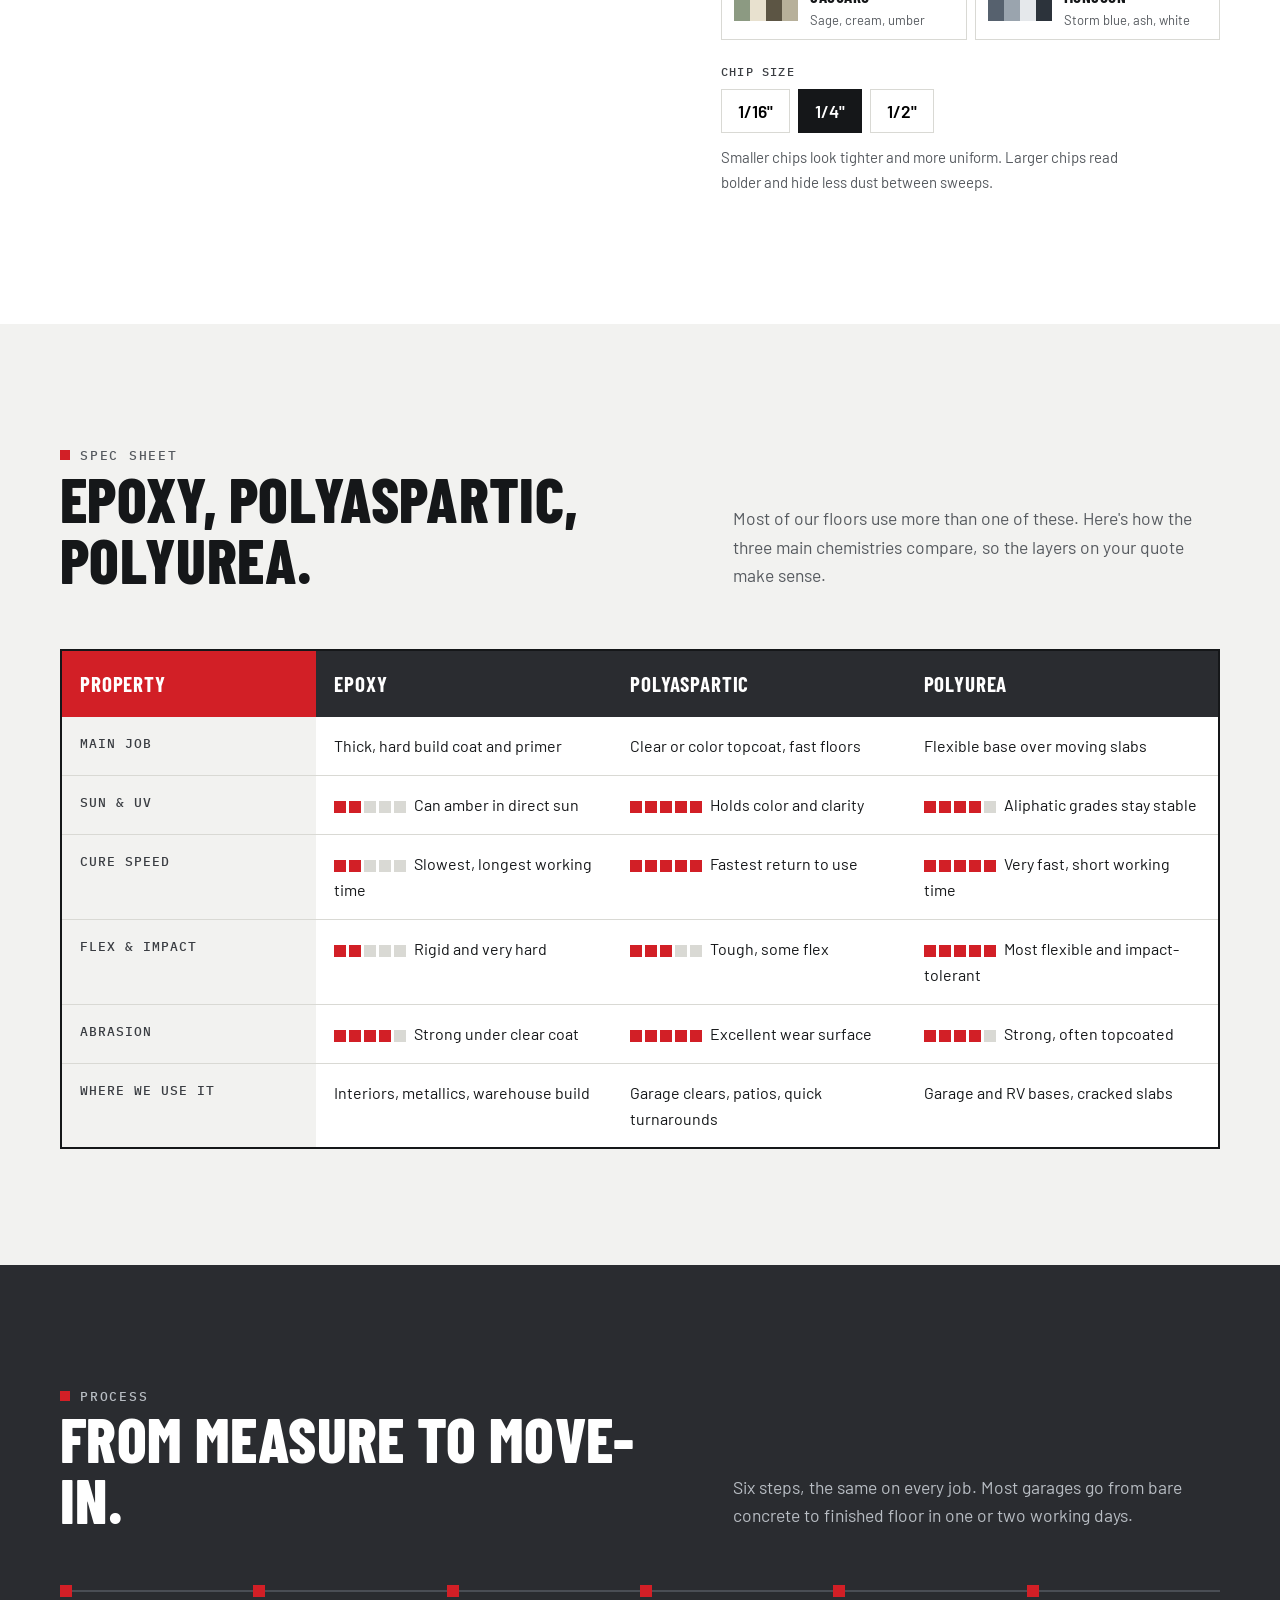
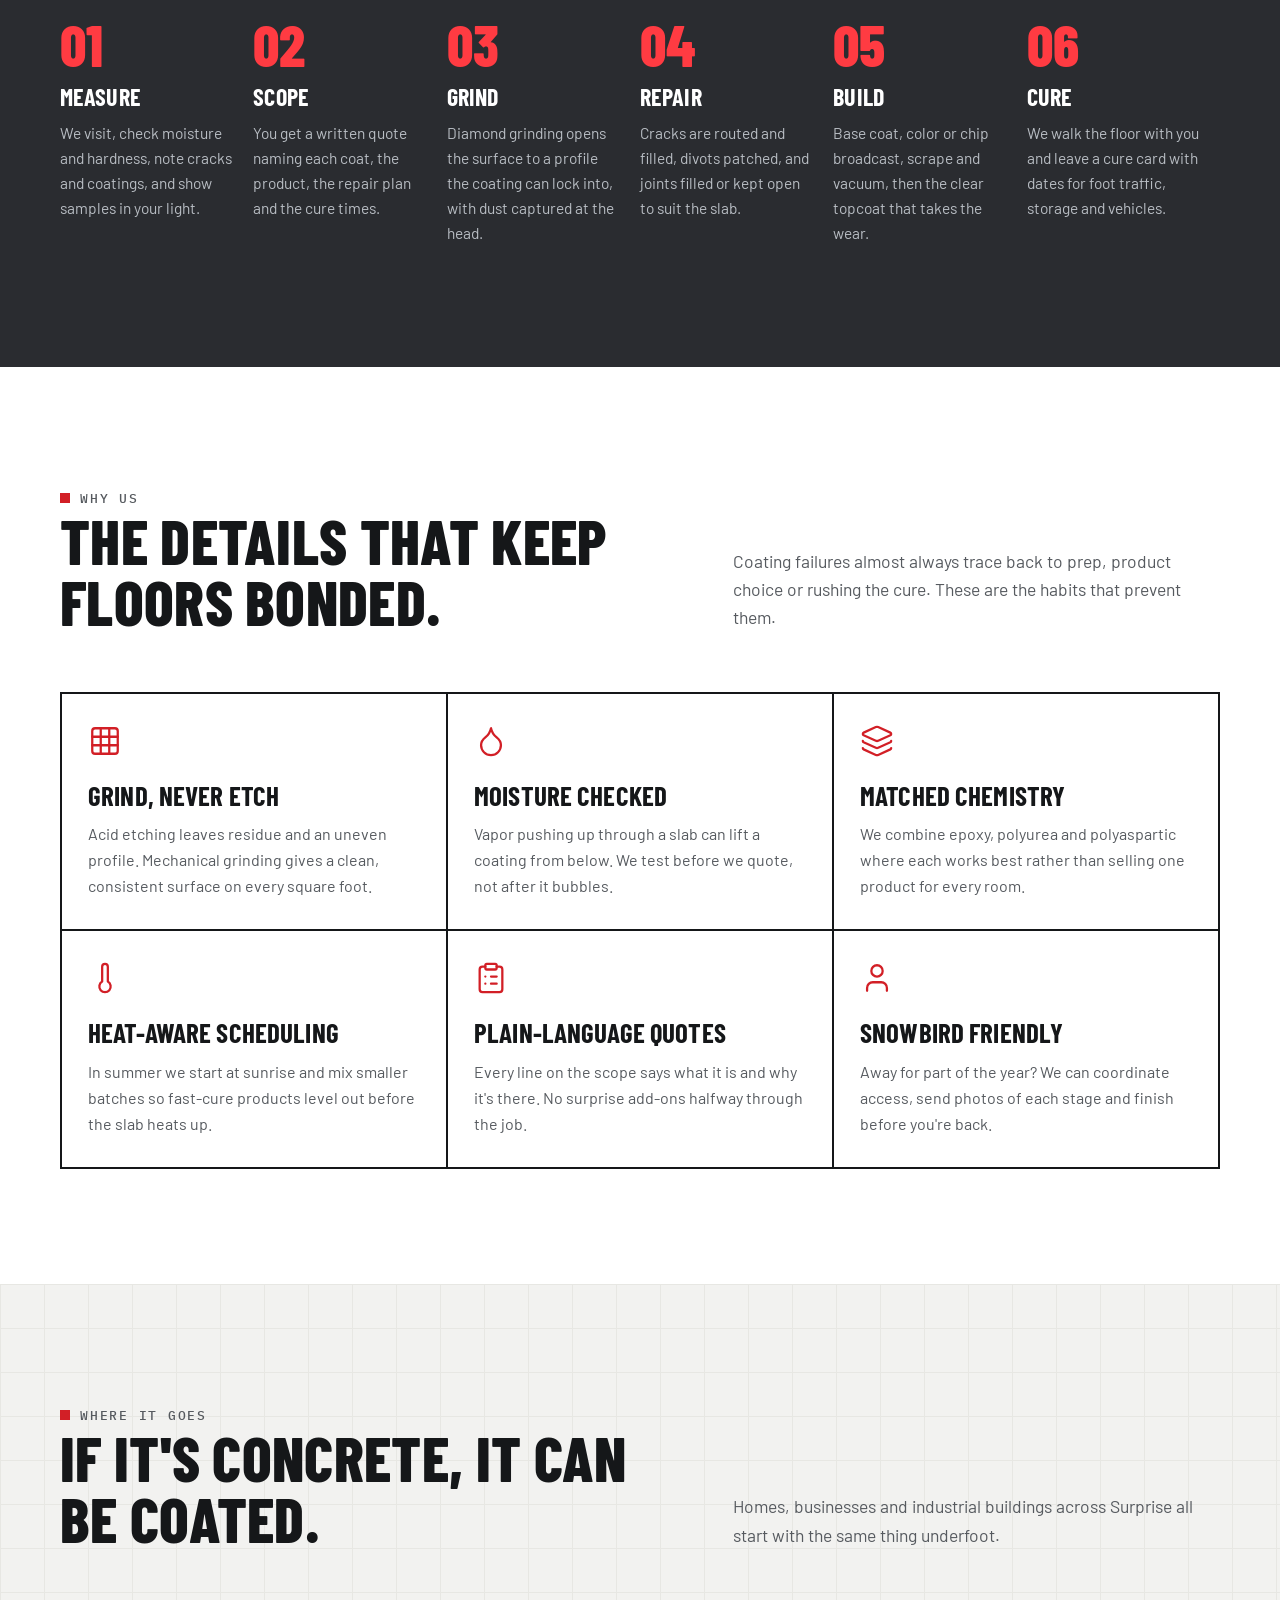
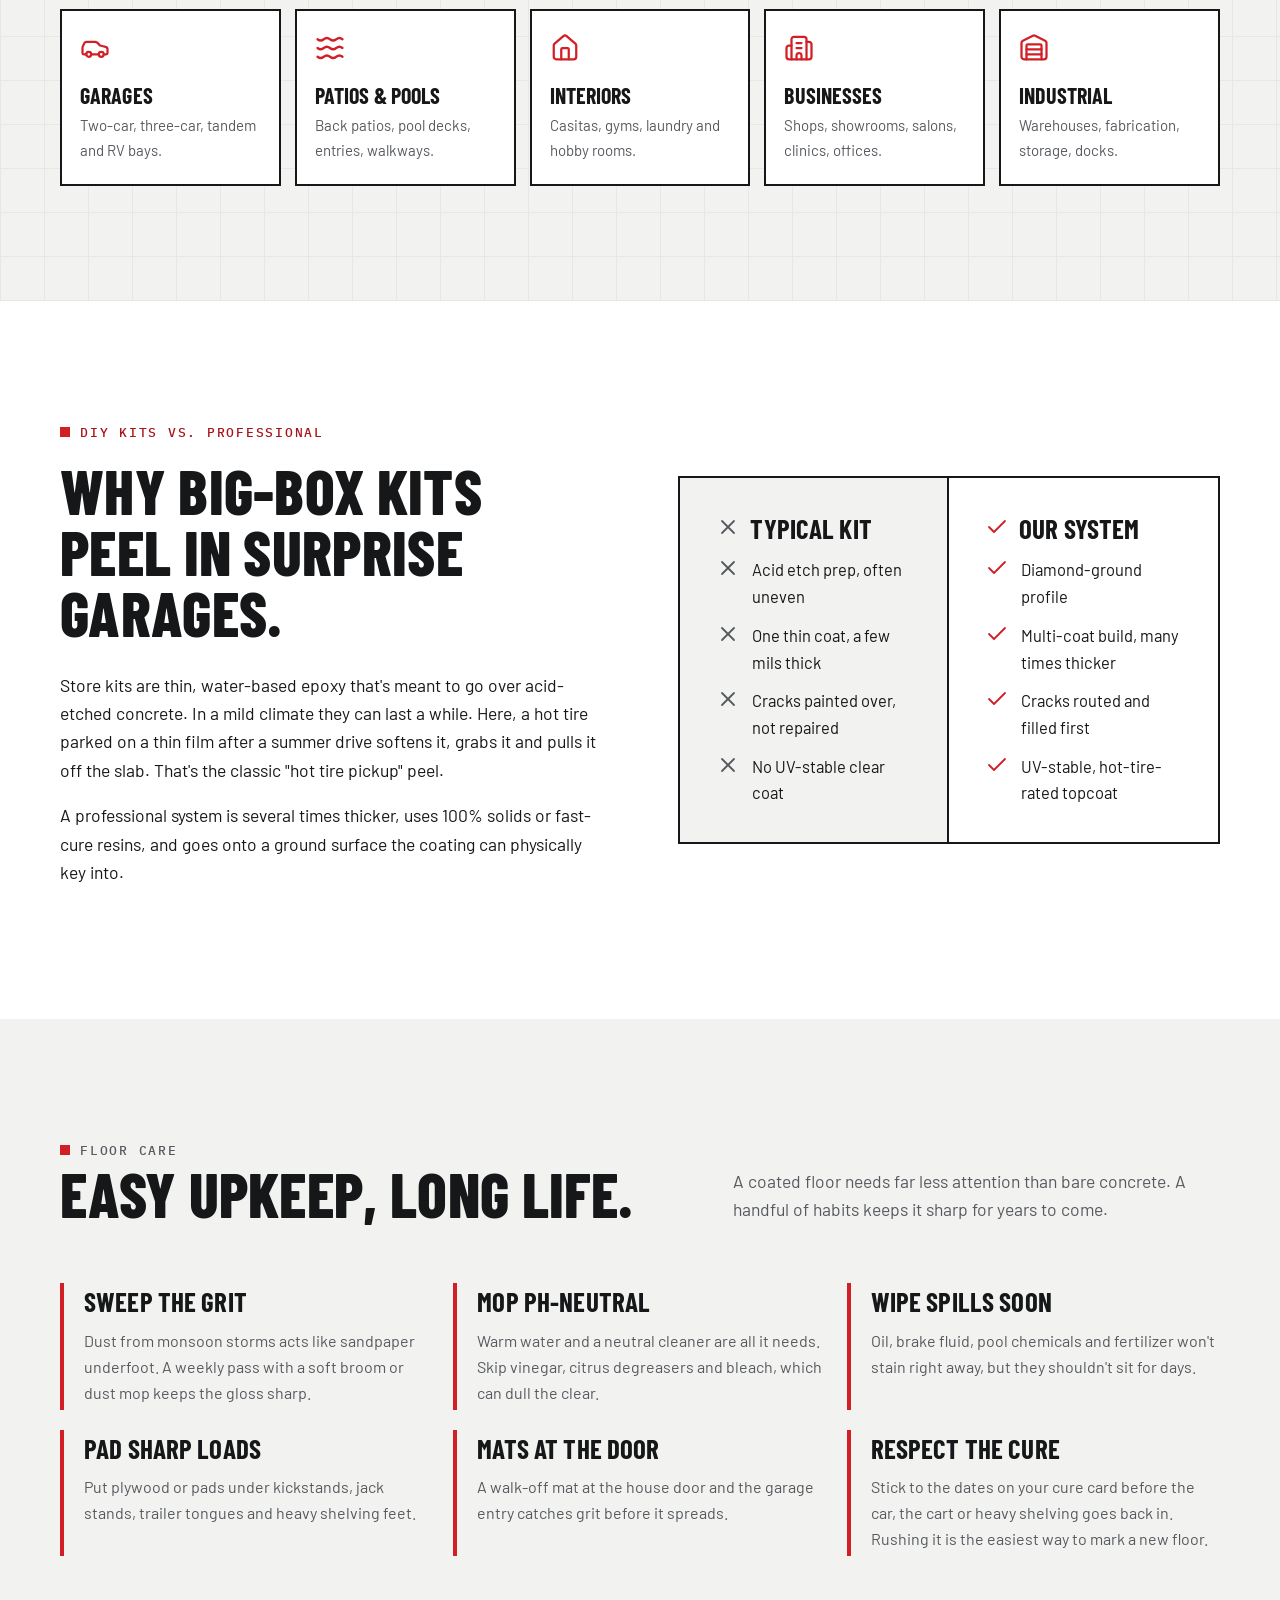
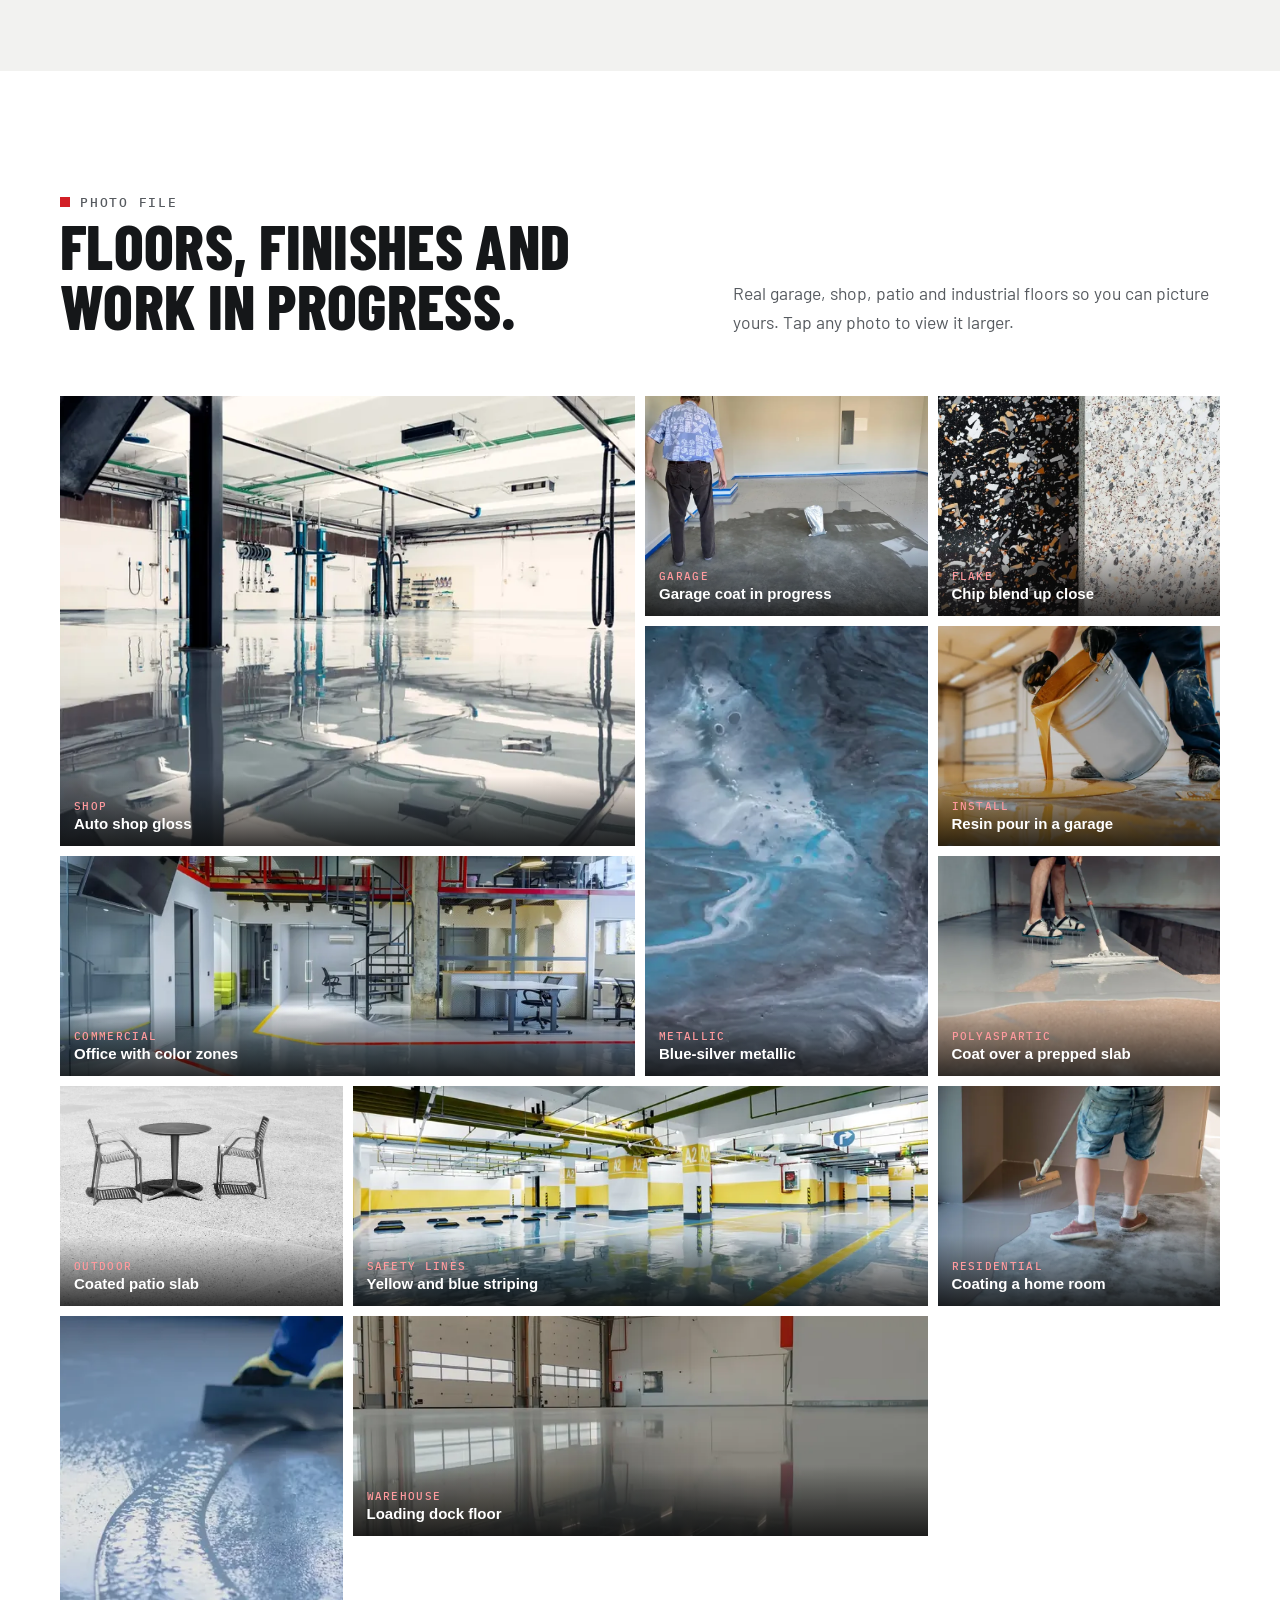
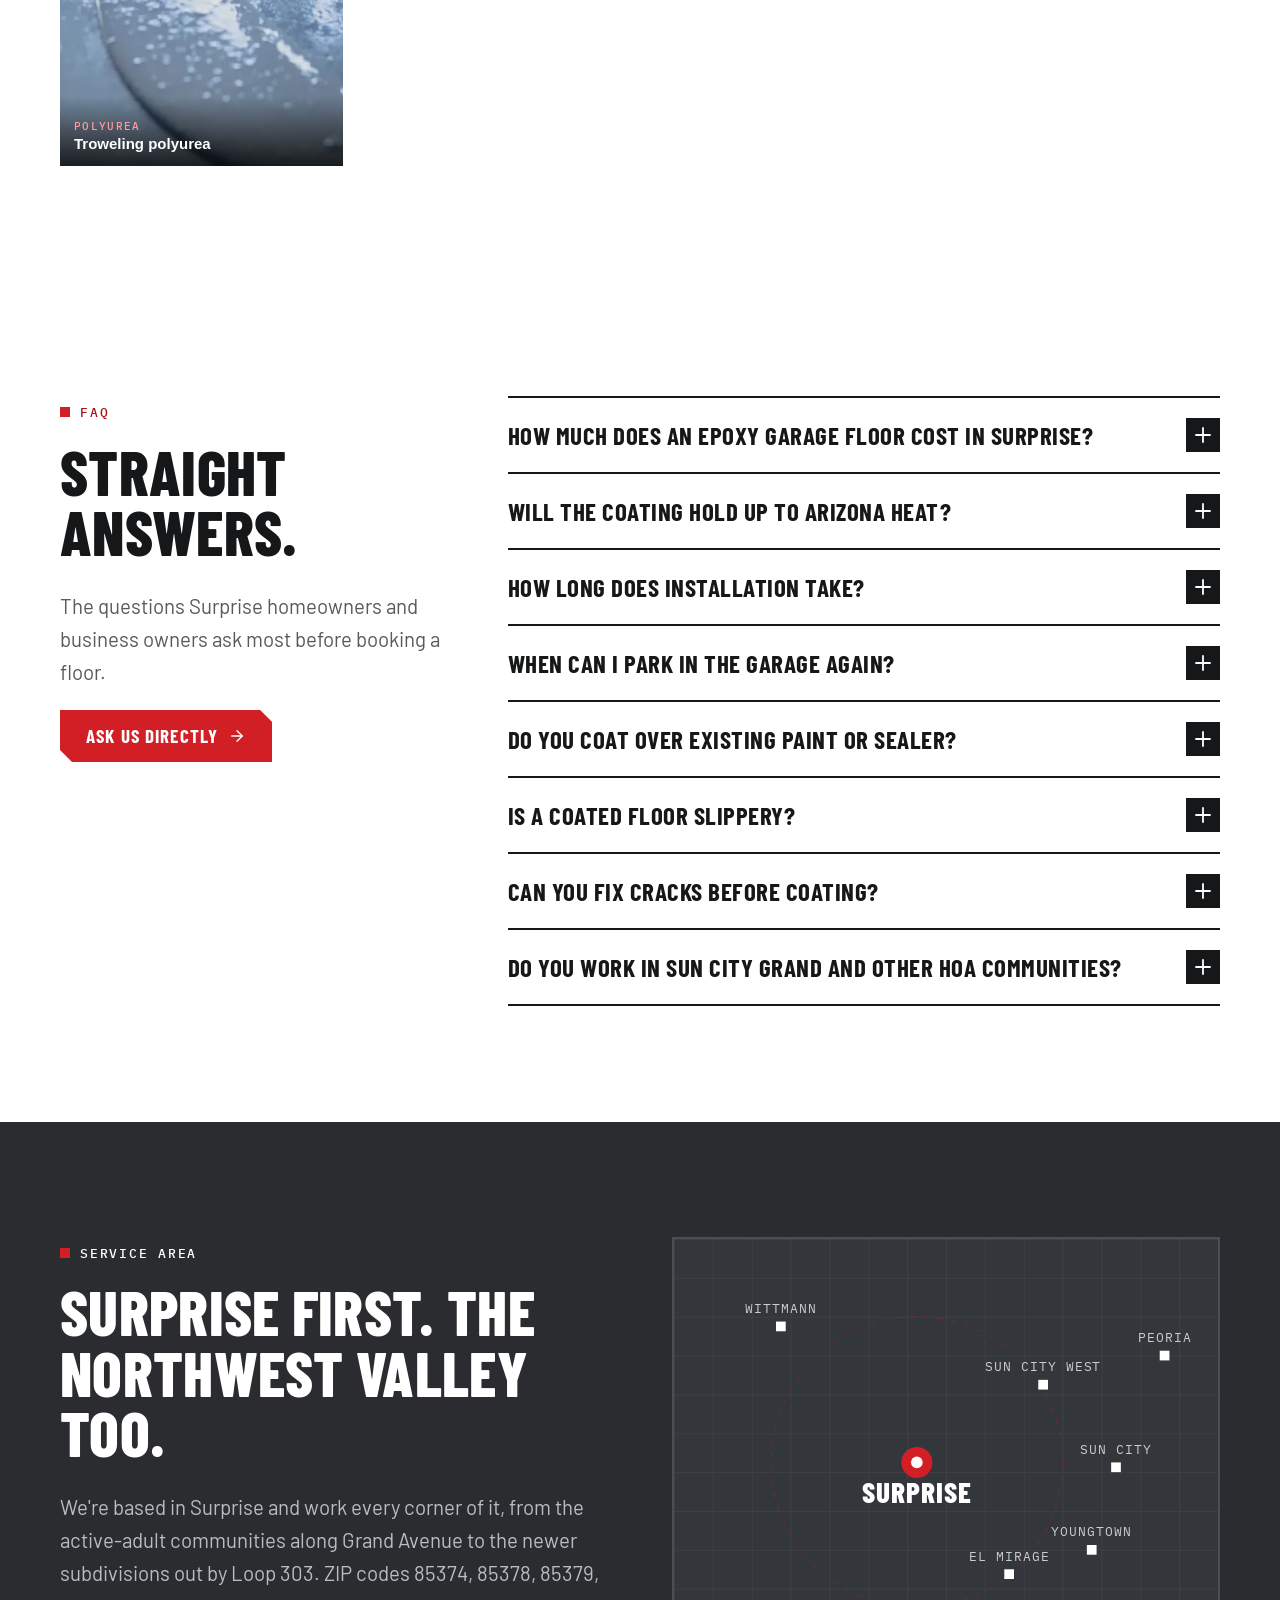
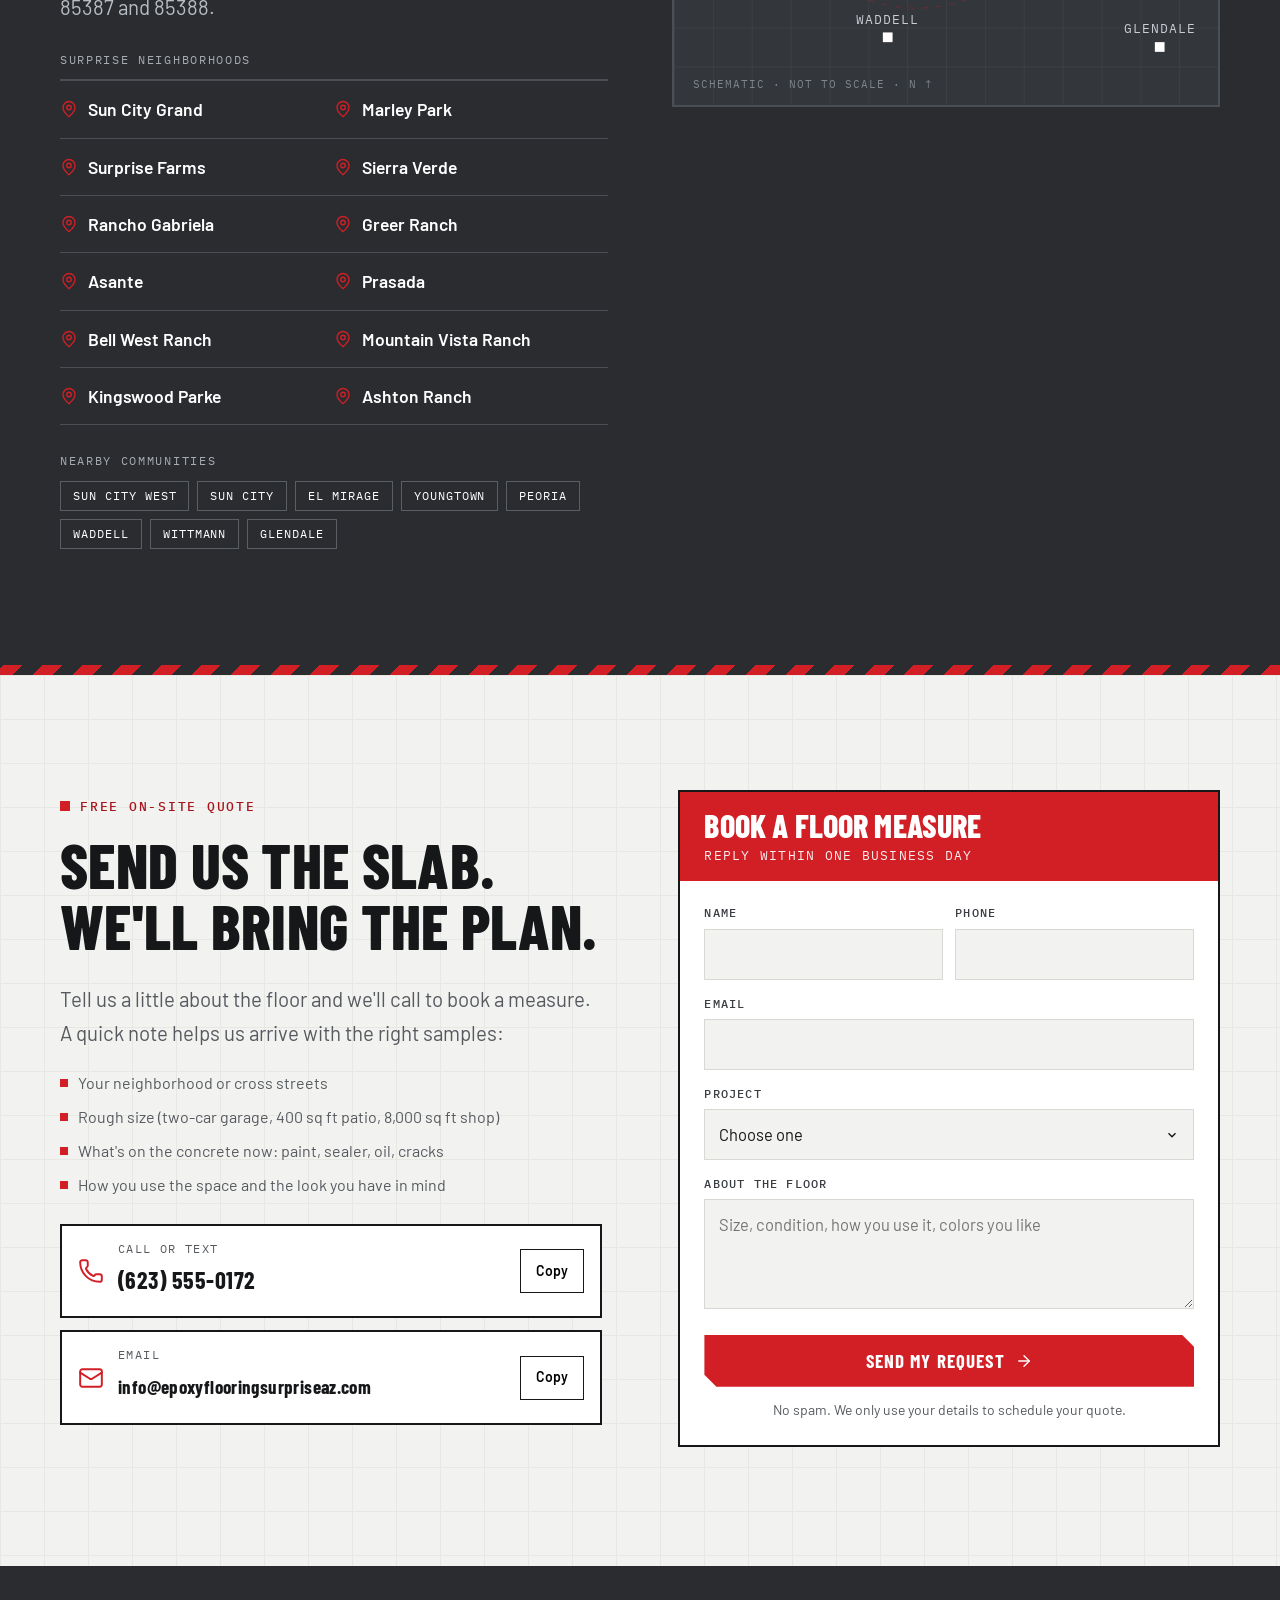
==== commit b3fc609b: "Replace logo with red version and regenerate favicons - New red/black logo in header, footer and mob" ====
--- a/index.html
+++ b/index.html
@@ -33,7 +33,7 @@
   <span><svg class="ico" viewBox="0 0 24 24" aria-hidden="true"><path d="M13.832 16.568a1 1 0 0 0 1.213-.303l.355-.465A2 2 0 0 1 17 15h3a2 2 0 0 1 2 2v3a2 2 0 0 1-2 2A18 18 0 0 1 2 4a2 2 0 0 1 2-2h3a2 2 0 0 1 2 2v3a2 2 0 0 1-.8 1.6l-.468.351a1 1 0 0 0-.292 1.233 14 14 0 0 0 6.392 6.384"/></svg><a href="tel:+16235550172">(623) 555-0172</a></span>
 </div></div>
 <header class="nav" id="nav"><div class="wrap">
-  <a class="brand" href="/" aria-label="Epoxy Flooring Surprise AZ home"><picture><source media="(prefers-color-scheme: dark)" type="image/webp" srcset="/assets/logo-badge.webp" width="192" height="192"><source type="image/webp" srcset="/assets/logo.webp" width="322" height="128"><img src="/assets/logo.png" width="322" height="128" alt="Epoxy Flooring Surprise AZ logo" fetchpriority="high"></picture></a>
+  <a class="brand" href="/" aria-label="Epoxy Flooring Surprise AZ home"><picture><source type="image/webp" srcset="/assets/logo.webp"><img src="/assets/logo.png" width="304" height="128" alt="Epoxy Flooring Surprise AZ logo"></picture></a>
   <nav aria-label="Main">
     <ul class="menu">
       <li><a href="/">Home</a></li>
@@ -52,7 +52,7 @@
   </div>
 </div></header>
 <nav class="mmenu" id="mmenu" aria-label="Mobile menu" aria-hidden="true">
-  <div class="mmenu-head"><a class="brand brand-badge" href="/" aria-label="Epoxy Flooring Surprise AZ home"><picture><source type="image/webp" srcset="/assets/logo-badge.webp"><img src="/assets/logo-badge.png" width="192" height="192" alt="Epoxy Flooring Surprise AZ logo"></picture></a><button class="mmenu-close" id="mclose" type="button" aria-label="Close menu"><svg class="ico" viewBox="0 0 24 24" aria-hidden="true"><path d="M18 6 6 18"/> <path d="m6 6 12 12"/></svg></button></div>
+  <div class="mmenu-head"><a class="brand brand-plate" href="/" aria-label="Epoxy Flooring Surprise AZ home"><picture><source type="image/webp" srcset="/assets/logo.webp"><img src="/assets/logo.png" width="304" height="128" alt="Epoxy Flooring Surprise AZ logo"></picture></a><button class="mmenu-close" id="mclose" type="button" aria-label="Close menu"><svg class="ico" viewBox="0 0 24 24" aria-hidden="true"><path d="M18 6 6 18"/> <path d="m6 6 12 12"/></svg></button></div>
   <a href="/">Home</a>
   <p class="mlabel">Services</p>
   <div class="msub"><a href="/garage-floor-coatings/">Garage Floor Coatings</a><a href="/residential-epoxy-flooring/">Residential Epoxy Flooring</a><a href="/decorative-flake-flooring/">Decorative Flake Flooring</a><a href="/metallic-epoxy-flooring/">Metallic Epoxy Flooring</a><a href="/polyaspartic-floor-coatings/">Polyaspartic Floor Coatings</a><a href="/polyurea-floor-coatings/">Polyurea Floor Coatings</a><a href="/patio-concrete-coatings/">Patio & Concrete Coatings</a><a href="/commercial-epoxy-flooring/">Commercial Epoxy Flooring</a><a href="/warehouse-floor-coatings/">Warehouse Floor Coatings</a></div>
@@ -295,7 +295,7 @@
 <footer>
   <div class="wrap">
     <div class="foot">
-      <div><a class="brand brand-badge" href="/" aria-label="Epoxy Flooring Surprise AZ home"><picture><source type="image/webp" srcset="/assets/logo-badge.webp"><img src="/assets/logo-badge.png" width="192" height="192" alt="Epoxy Flooring Surprise AZ logo"></picture></a><p>Diamond-ground, multi-coat floor systems for garages, homes, patios, shops and warehouses in Surprise, Arizona and the Northwest Valley.</p></div>
+      <div><a class="brand brand-plate" href="/" aria-label="Epoxy Flooring Surprise AZ home"><picture><source type="image/webp" srcset="/assets/logo.webp"><img src="/assets/logo.png" width="304" height="128" alt="Epoxy Flooring Surprise AZ logo"></picture></a><p>Diamond-ground, multi-coat floor systems for garages, homes, patios, shops and warehouses in Surprise, Arizona and the Northwest Valley.</p></div>
       <div><h4>Coatings</h4><ul><li><a href="/garage-floor-coatings/">Garage Floor Coatings</a></li><li><a href="/residential-epoxy-flooring/">Residential Epoxy Flooring</a></li><li><a href="/decorative-flake-flooring/">Decorative Flake Flooring</a></li><li><a href="/metallic-epoxy-flooring/">Metallic Epoxy Flooring</a></li><li><a href="/polyaspartic-floor-coatings/">Polyaspartic Floor Coatings</a></li></ul></div>
       <div><h4>More systems</h4><ul><li><a href="/polyurea-floor-coatings/">Polyurea Floor Coatings</a></li><li><a href="/patio-concrete-coatings/">Patio & Concrete Coatings</a></li><li><a href="/commercial-epoxy-flooring/">Commercial Epoxy Flooring</a></li><li><a href="/warehouse-floor-coatings/">Warehouse Floor Coatings</a></li></ul></div>
       <div><h4>Contact</h4><ul>
--- a/assets/site.css
+++ b/assets/site.css
@@ -532,10 +532,14 @@
 
 /* logo */
 .brand picture{display:block}
-.brand img{height:64px;width:auto}
-.brand-badge img{height:88px;width:88px}
-.mmenu .brand-badge img{height:60px;width:60px}
-footer .brand-badge{margin-bottom:18px}
+.brand img{height:70px;width:auto}
+.nav .wrap{min-height:86px}
+/* white plate keeps the black lettering readable on graphite */
+.brand-plate{background:#fff;padding:8px 12px;clip-path:polygon(0 0,calc(100% - 10px) 0,100% 10px,100% 100%,10px 100%,0 calc(100% - 10px))}
+footer .brand-plate{margin-bottom:18px;display:inline-flex}
+footer .brand-plate img{height:72px}
+.mmenu .brand-plate img{height:48px}
+@media (prefers-color-scheme:dark){.nav .brand{background:#fff;padding:6px 10px;clip-path:polygon(0 0,calc(100% - 10px) 0,100% 10px,100% 100%,10px 100%,0 calc(100% - 10px))}.nav .brand img{height:56px}}
 @media (max-width:640px){.brand img{height:52px}.nav .wrap{min-height:72px}}
 
 /* red text and icons on graphite sections: brighter red keeps >= 3:1 (large text / UI graphics) */
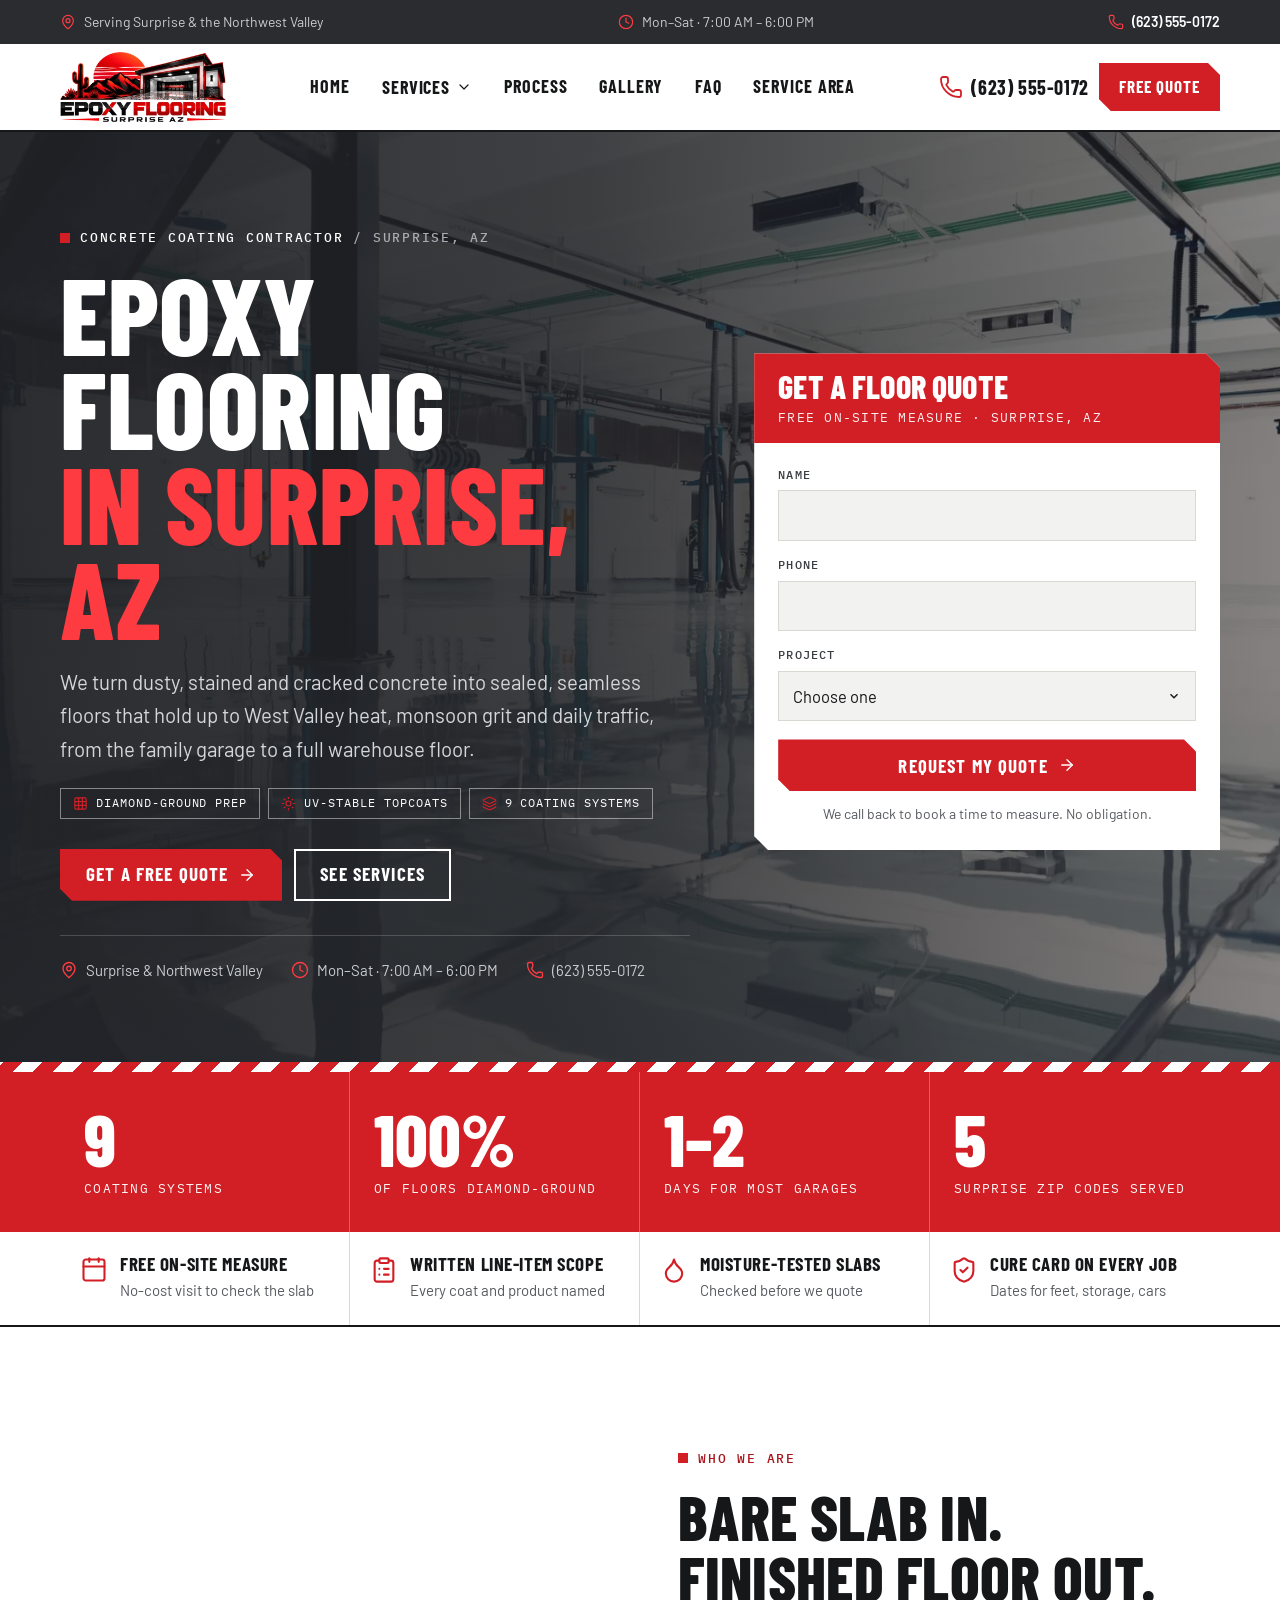
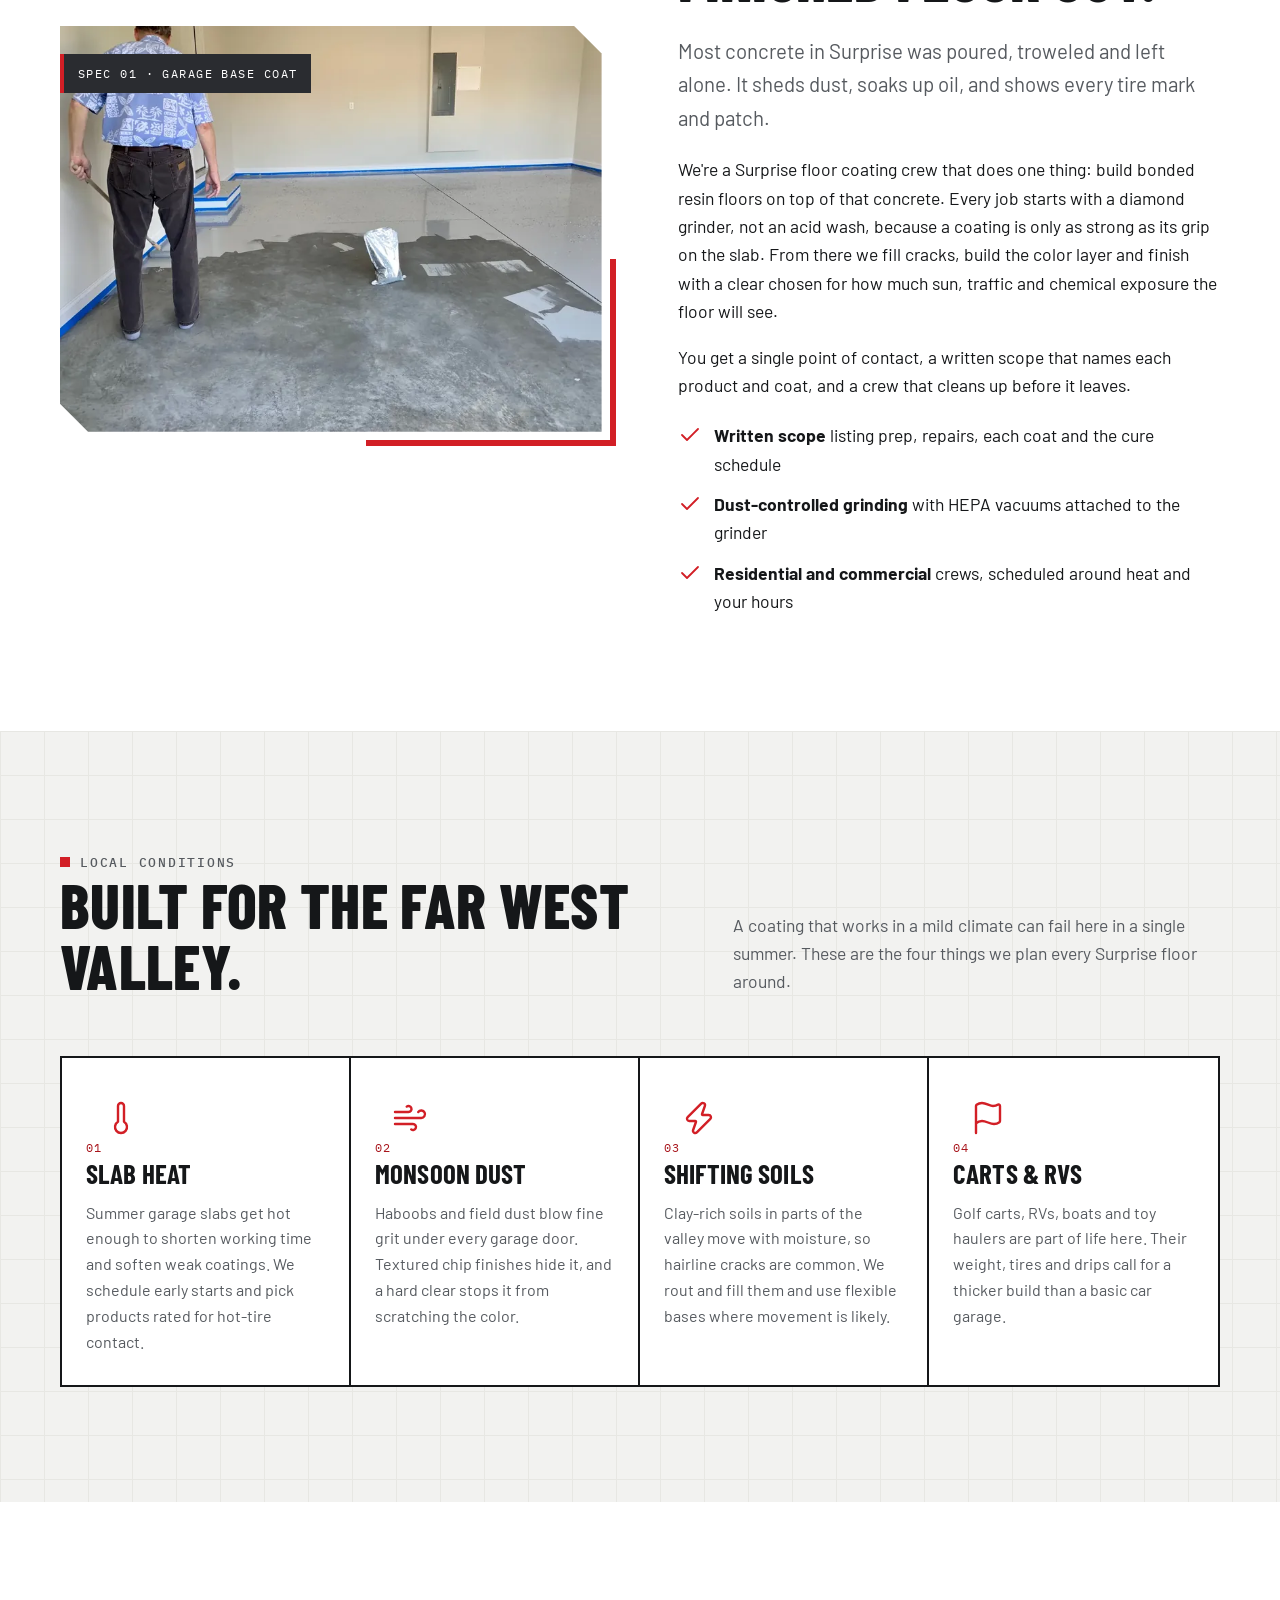
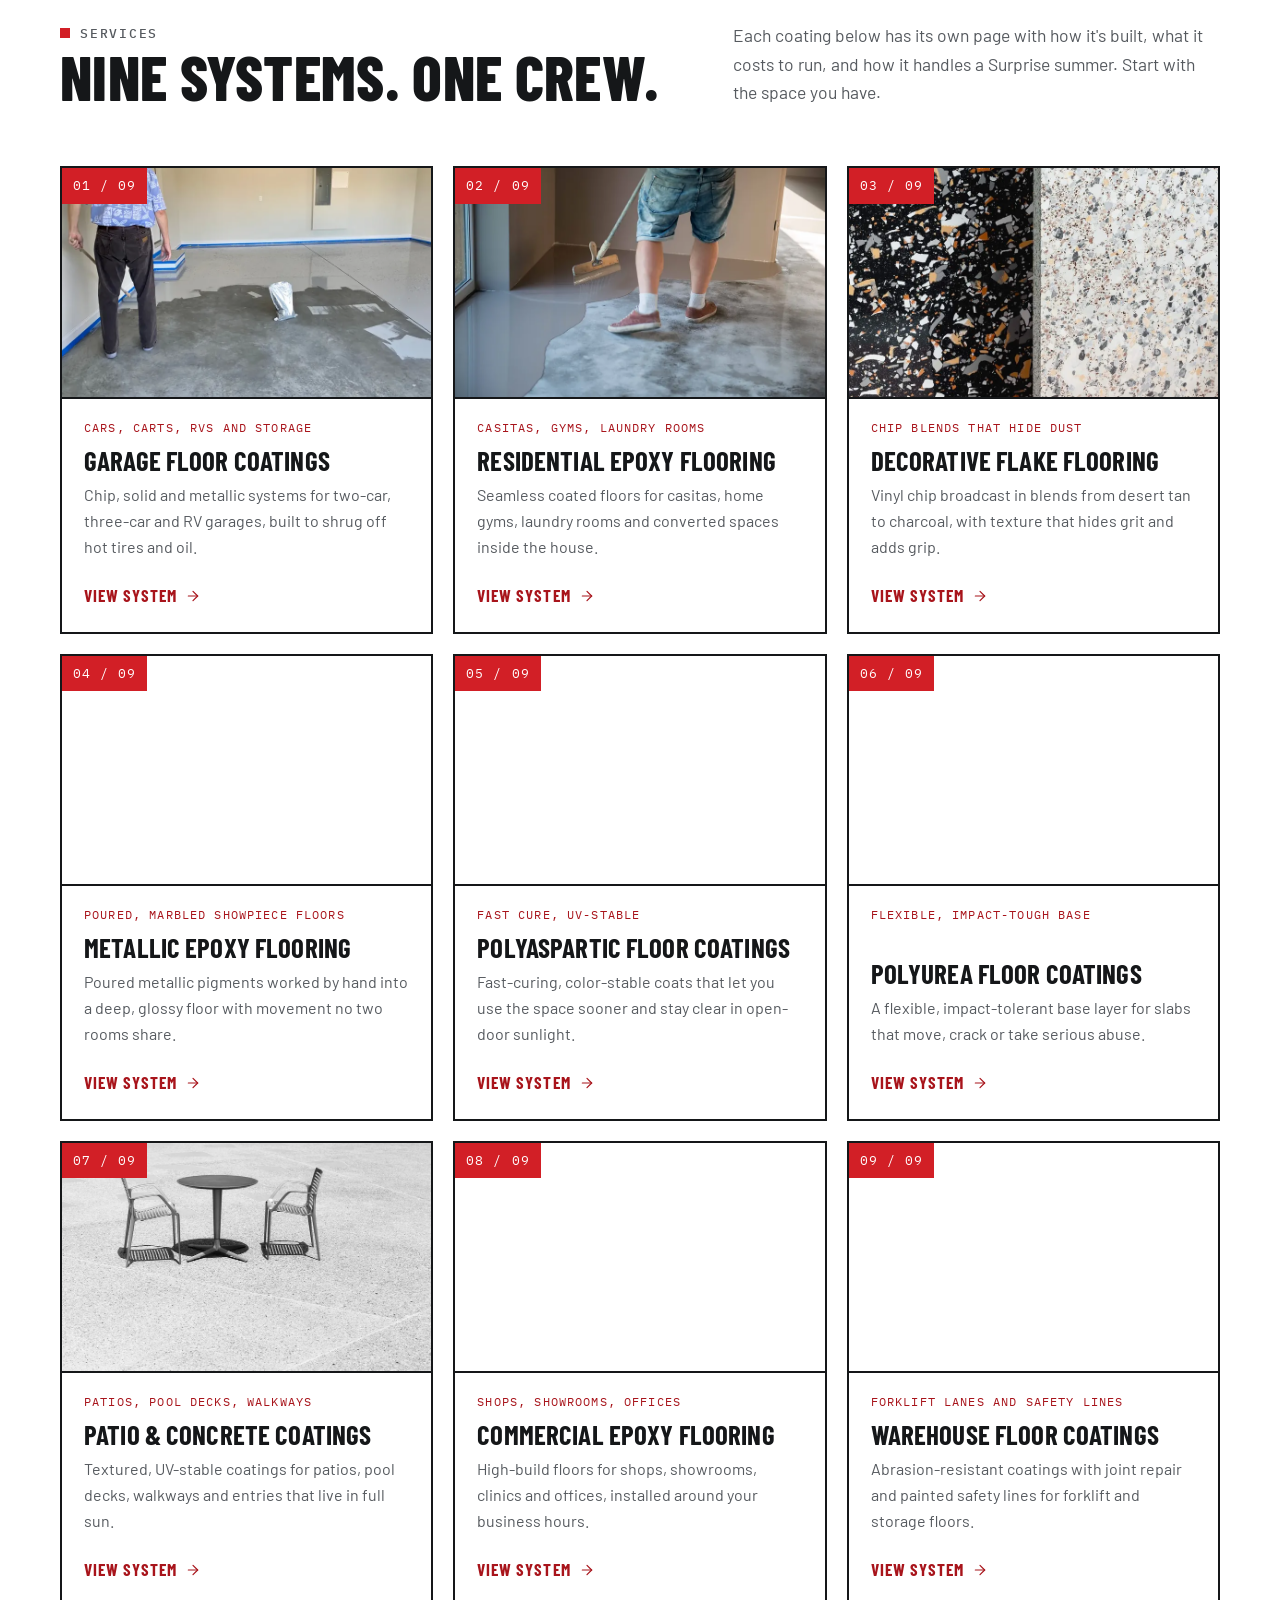
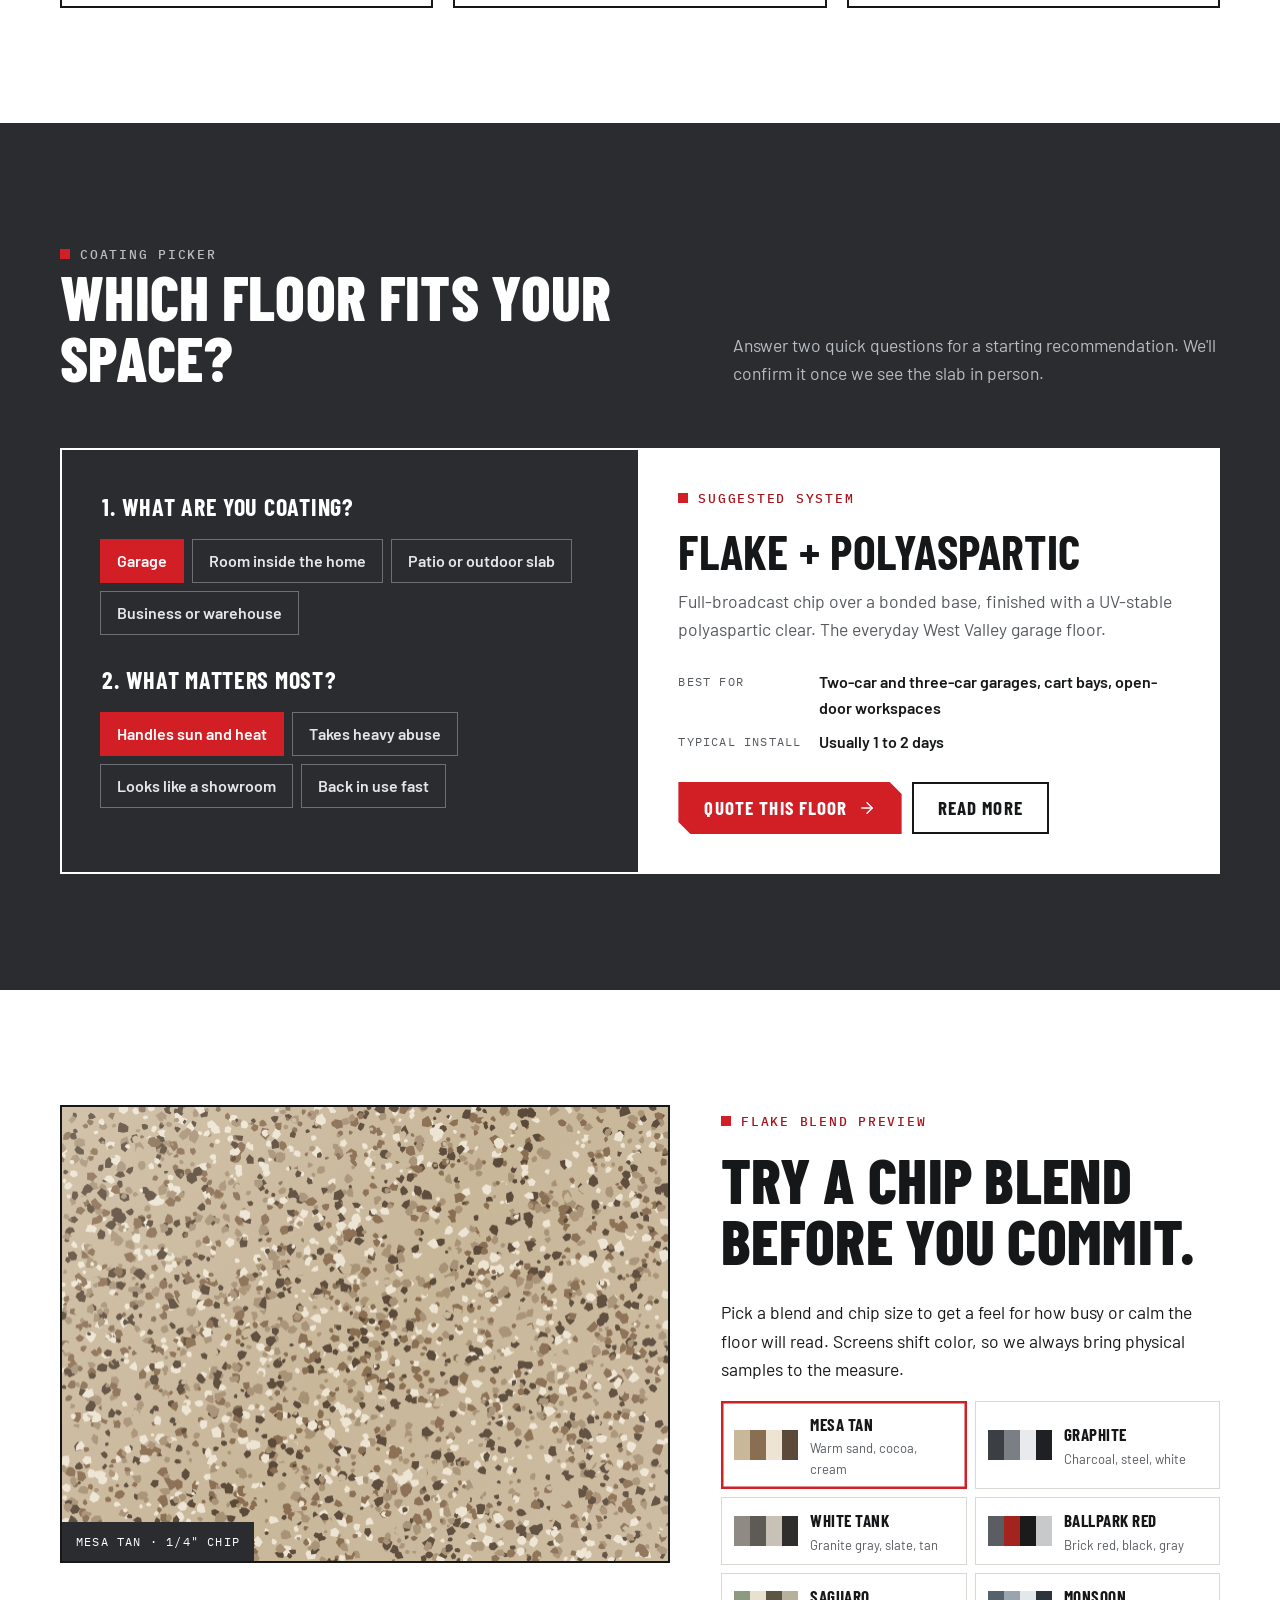
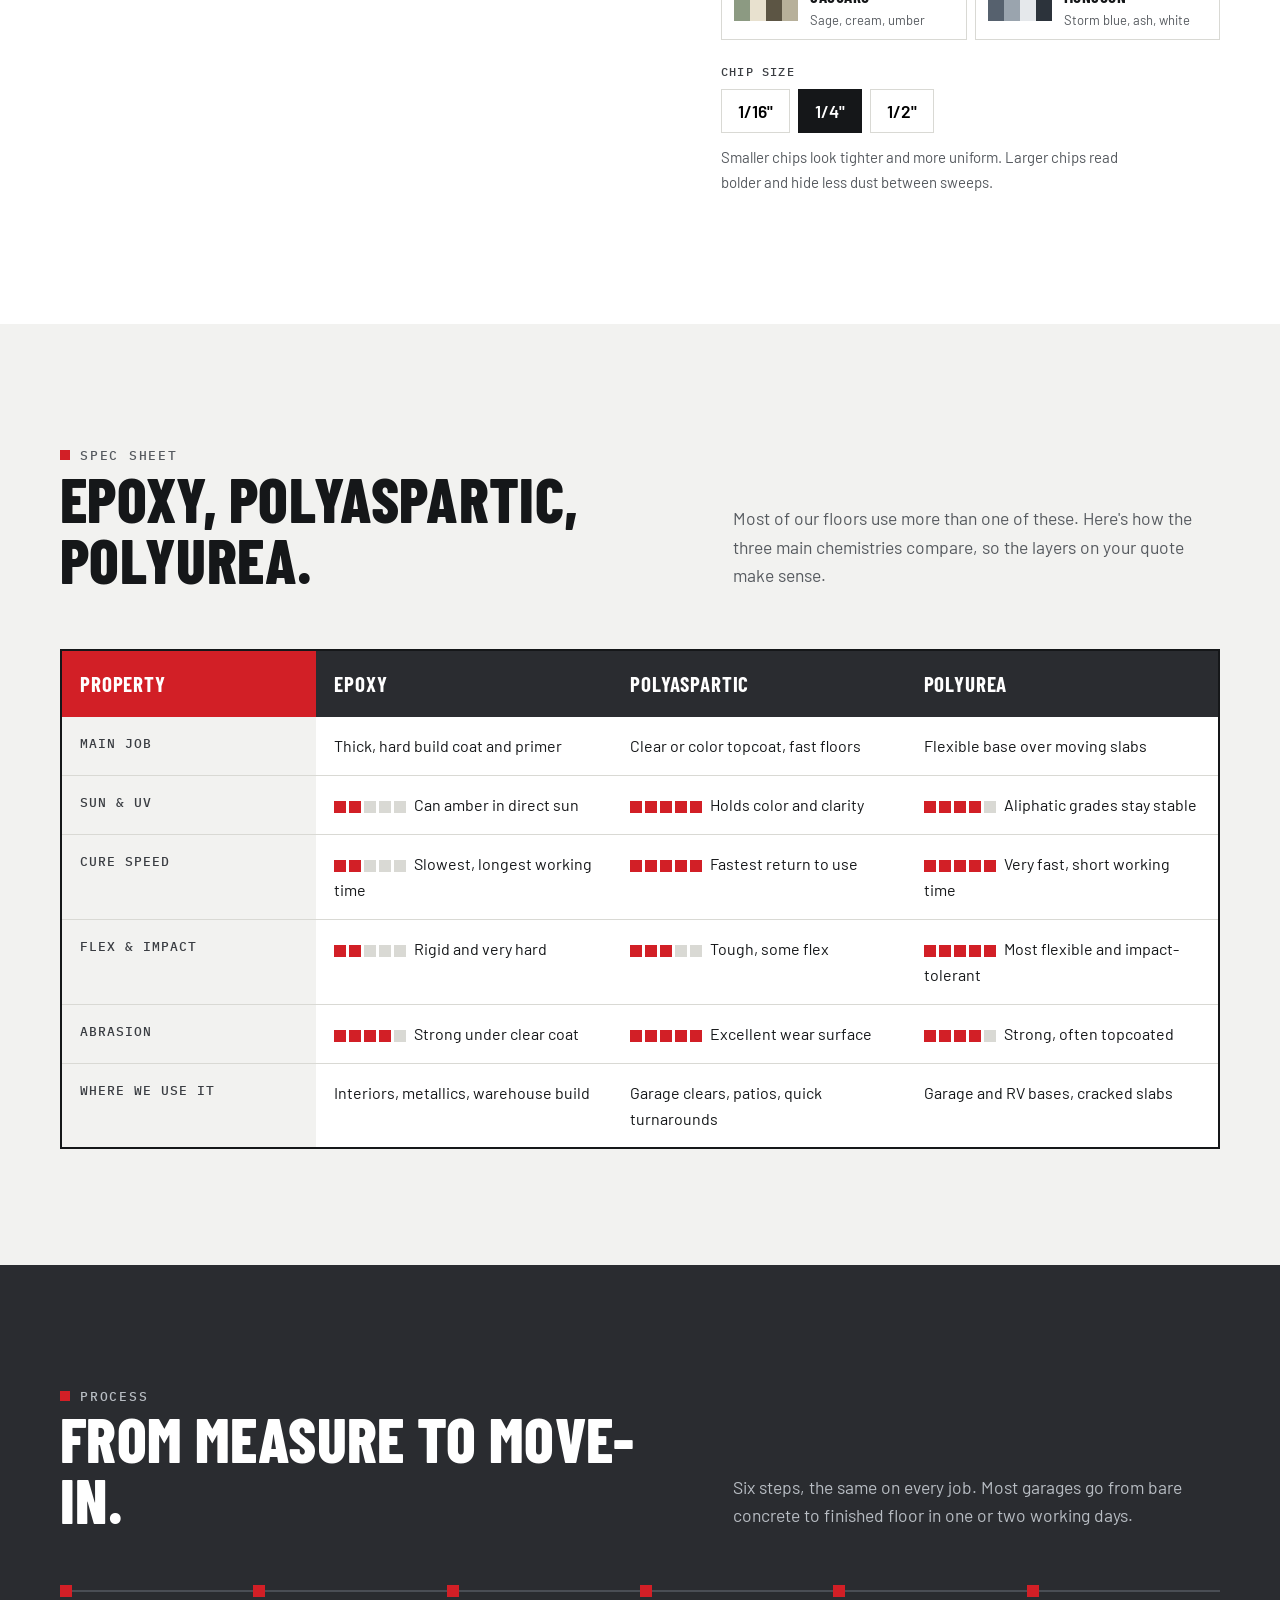
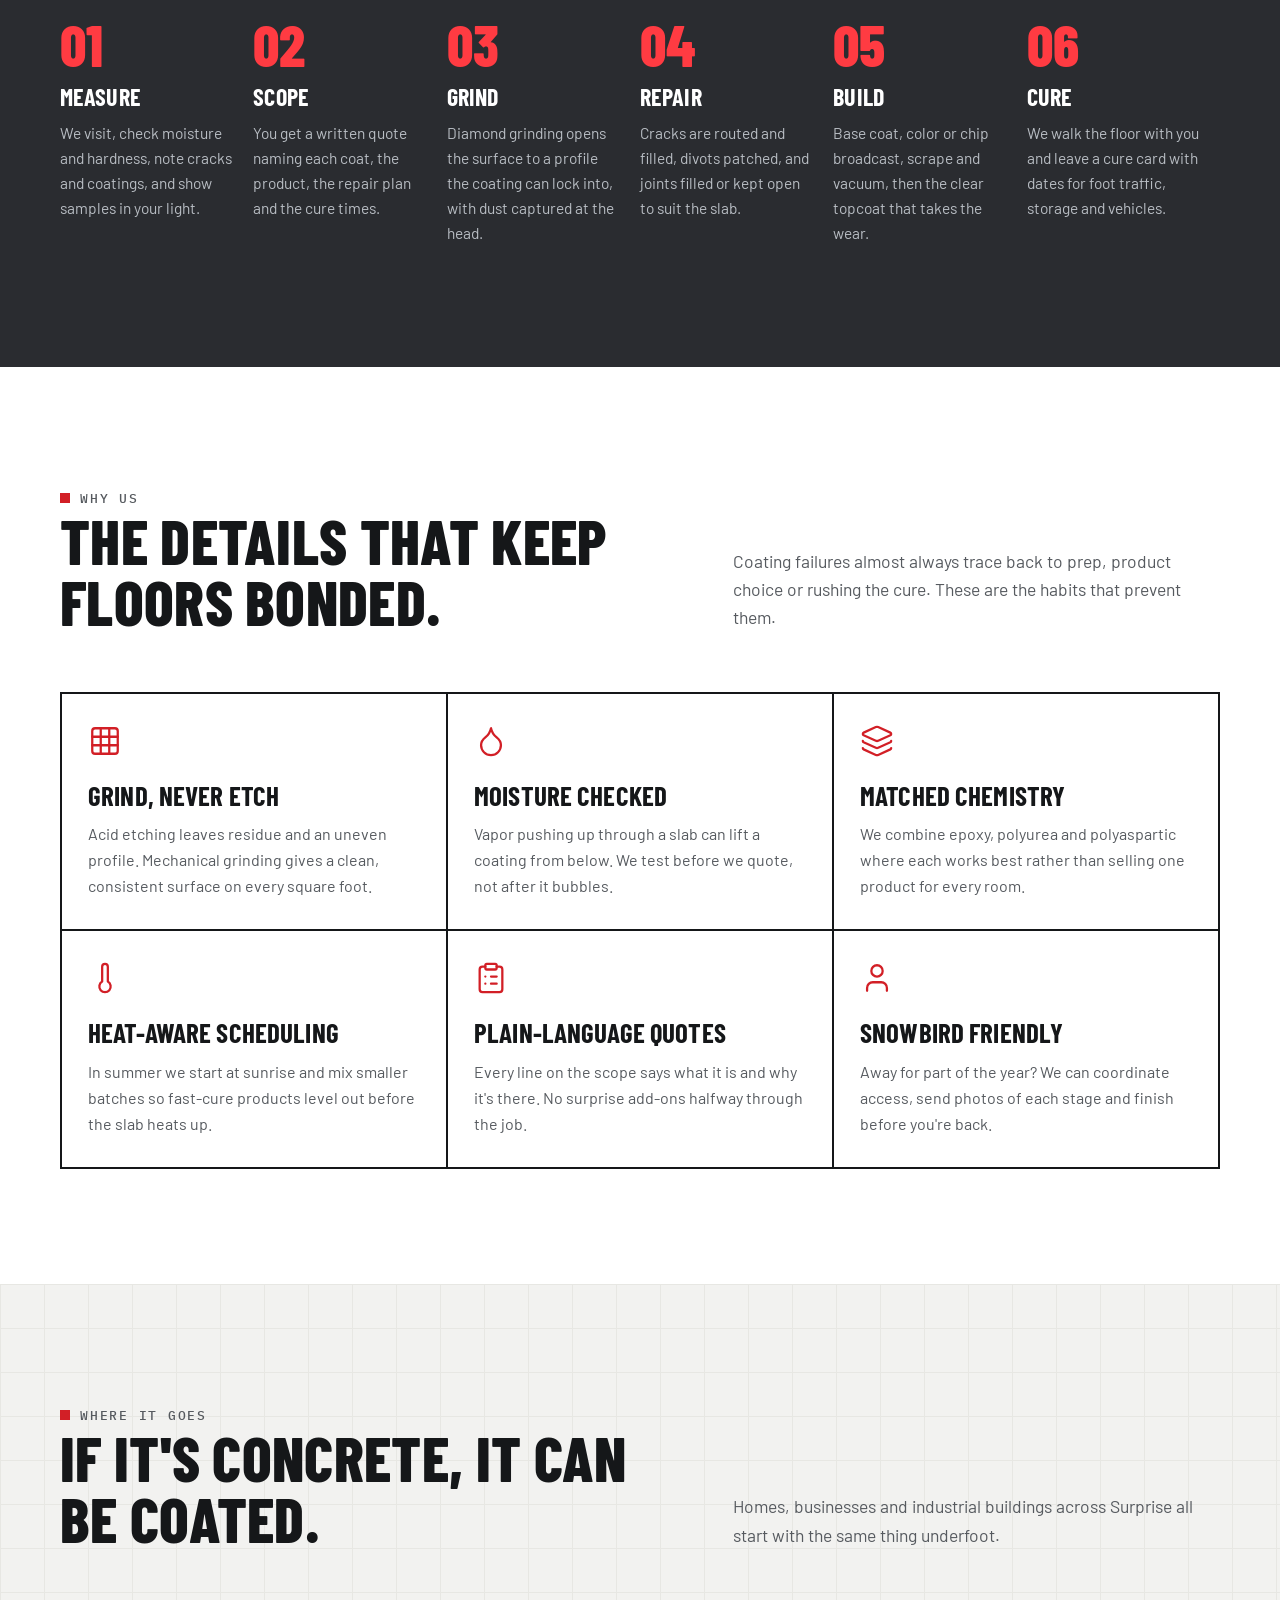
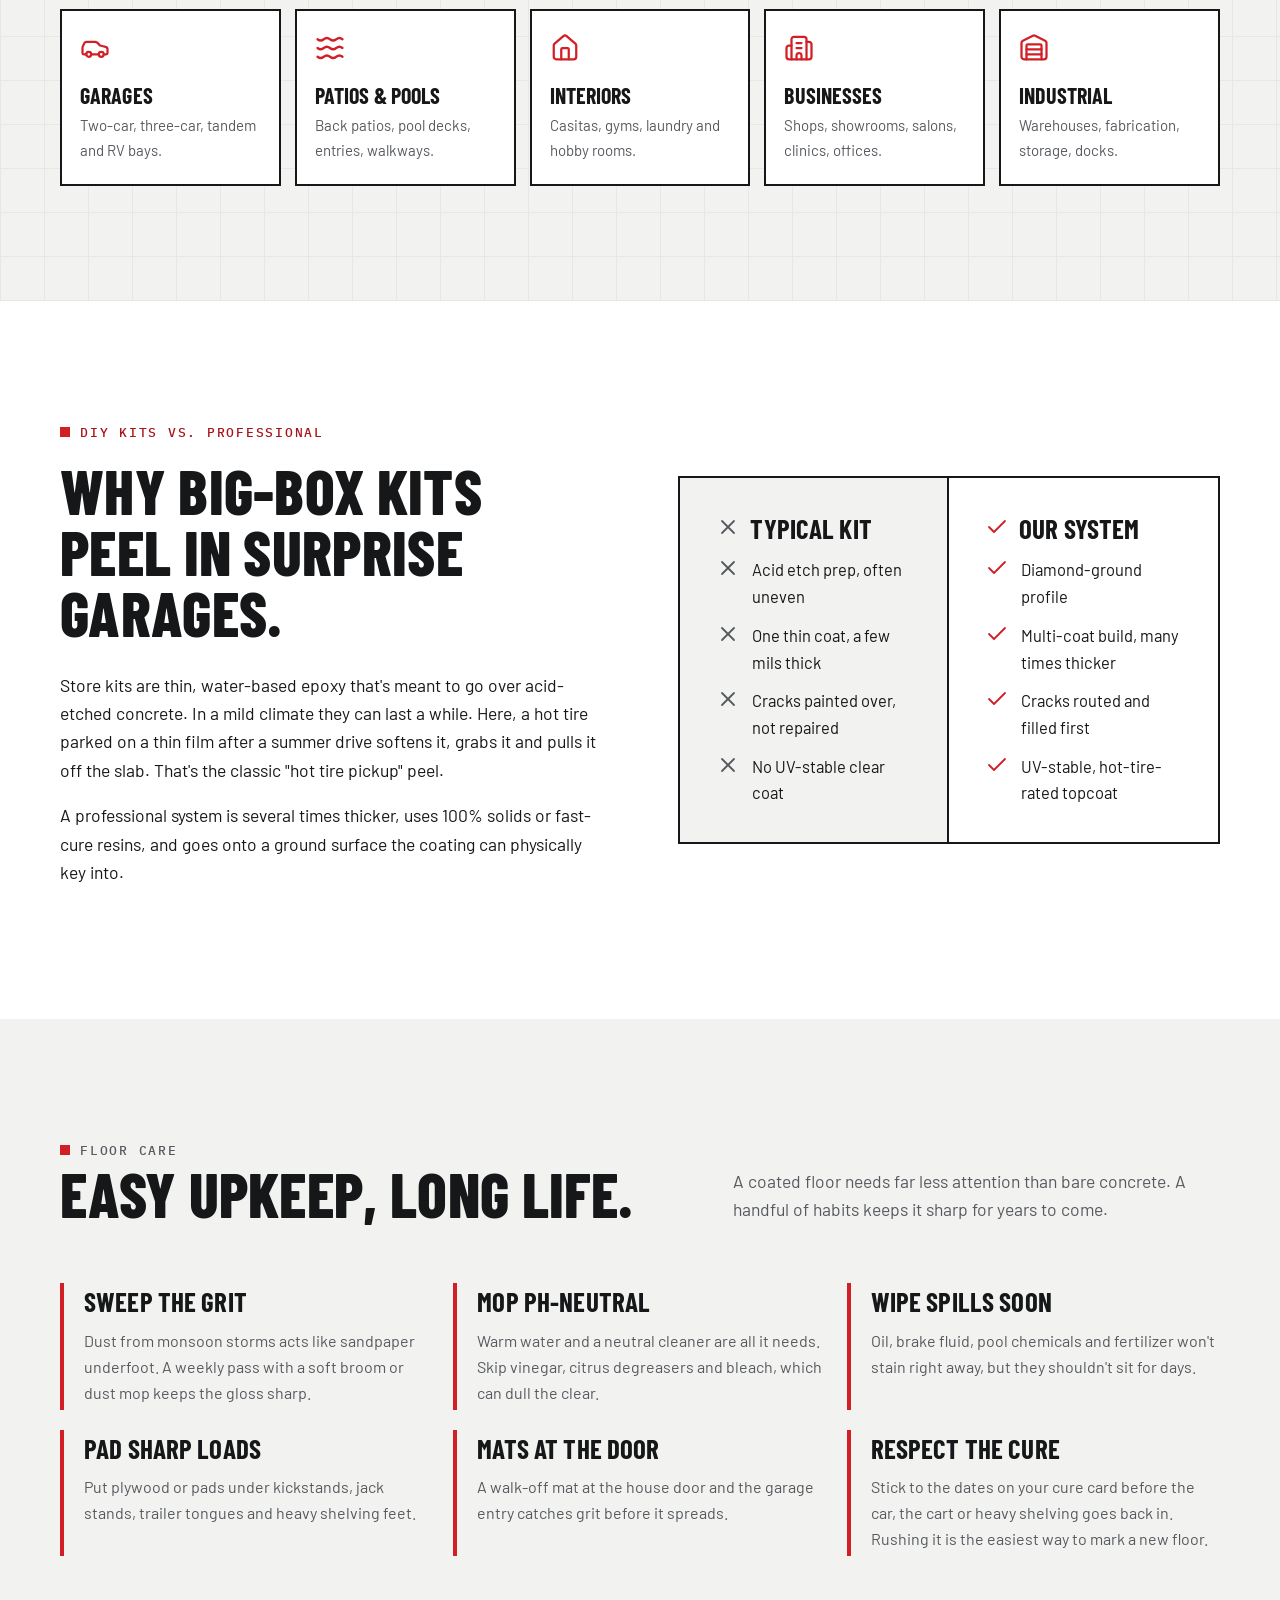
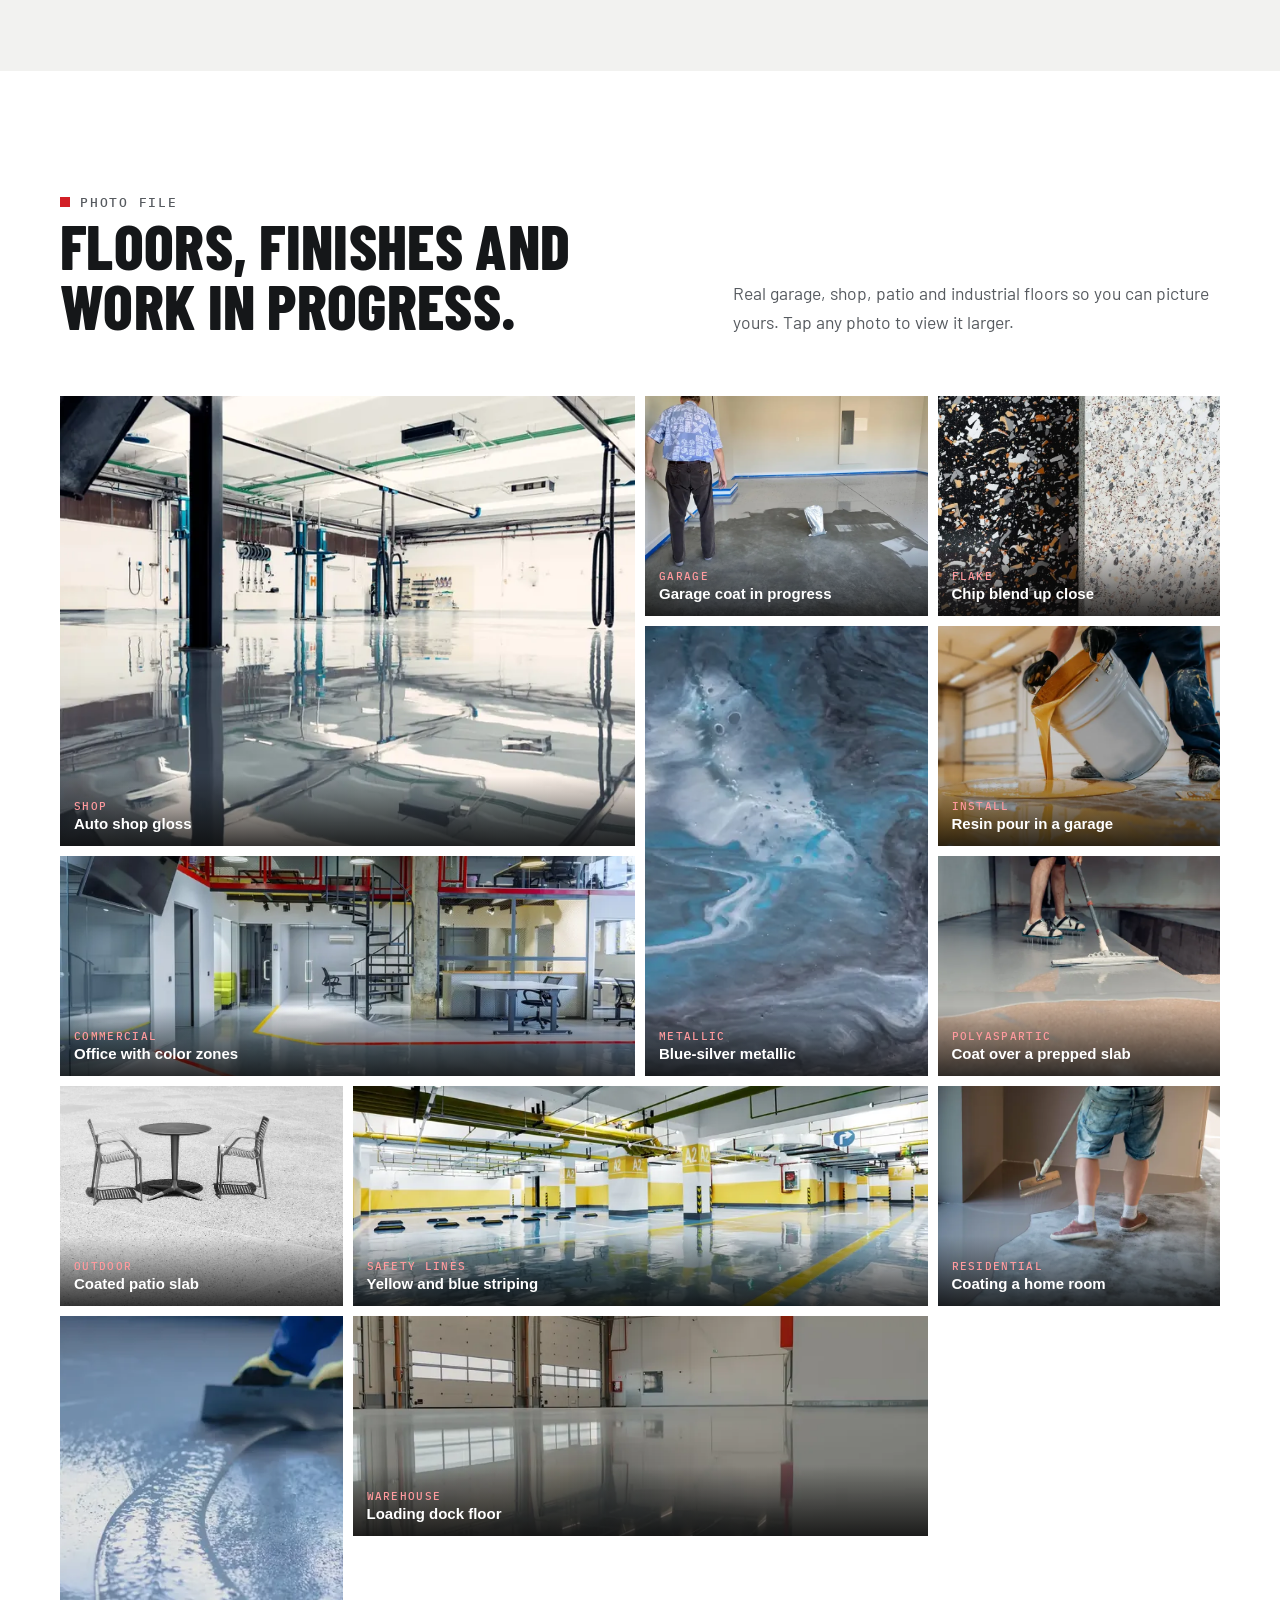
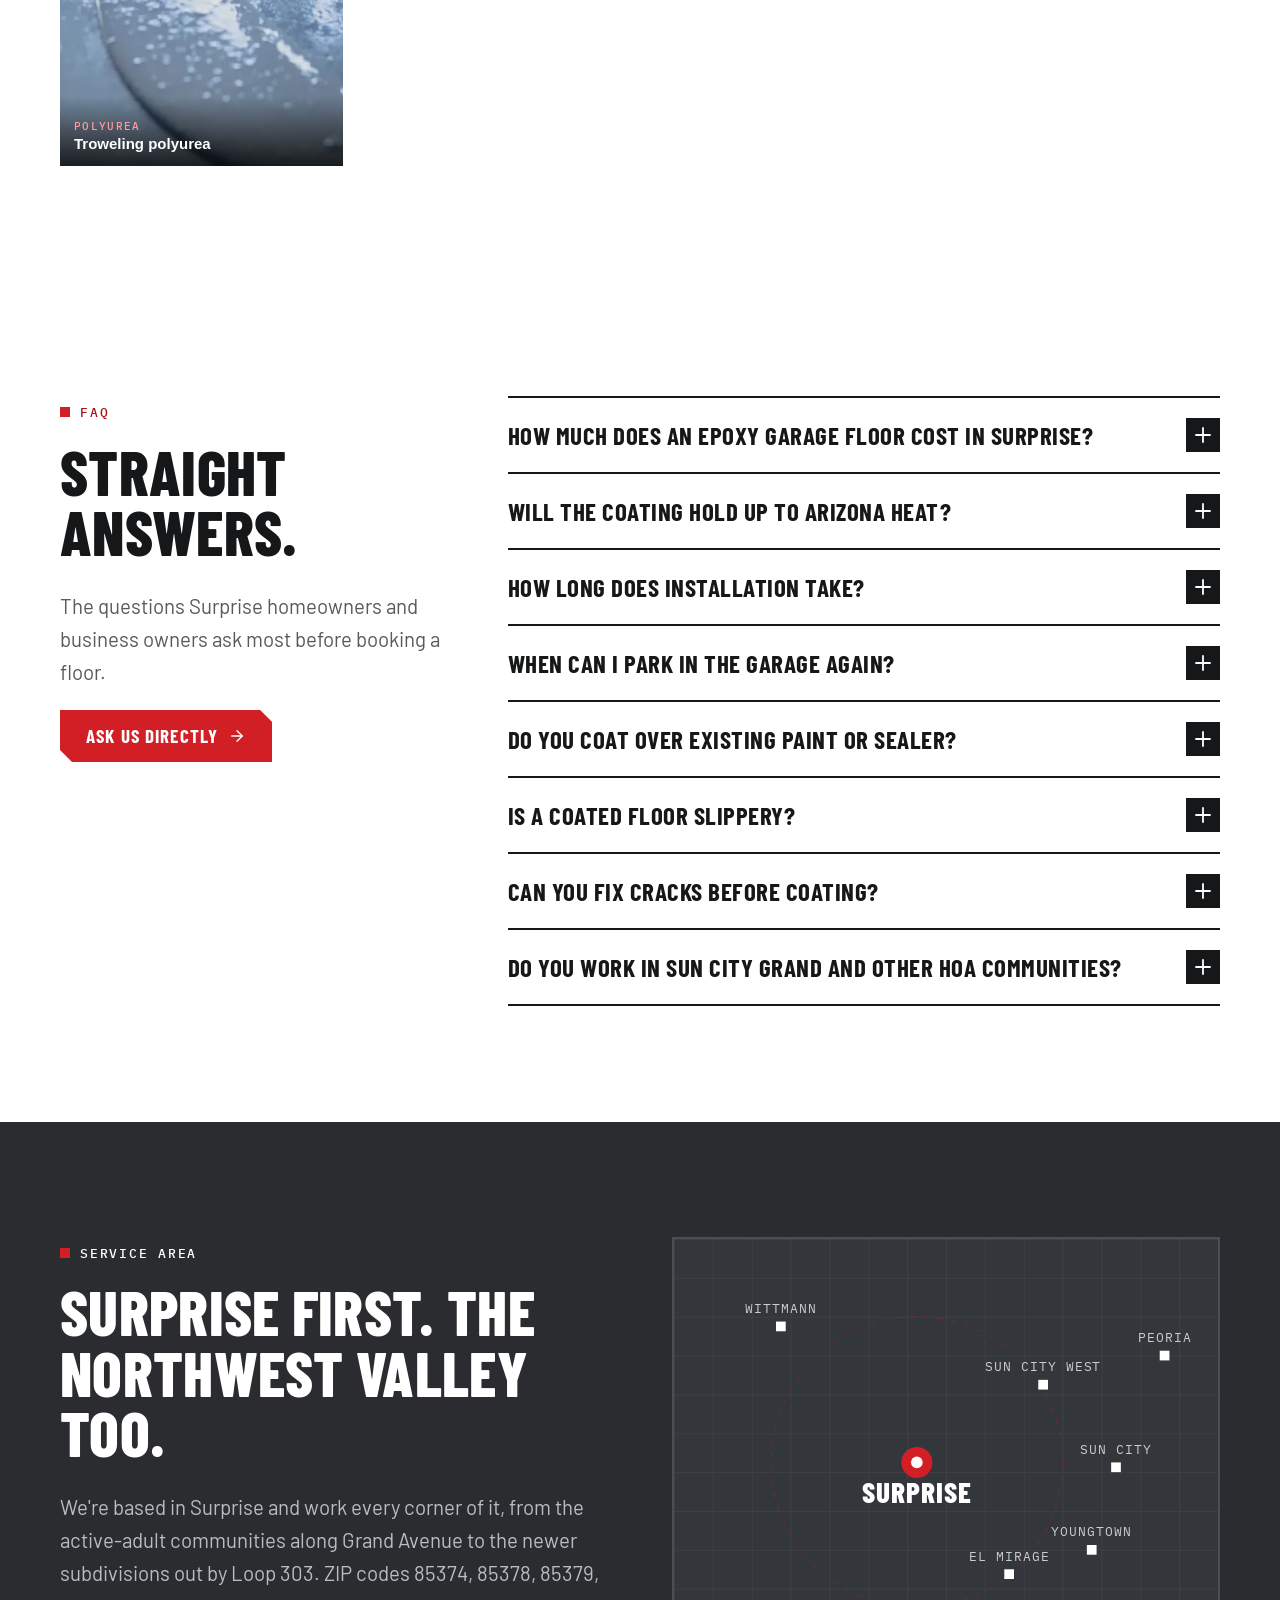
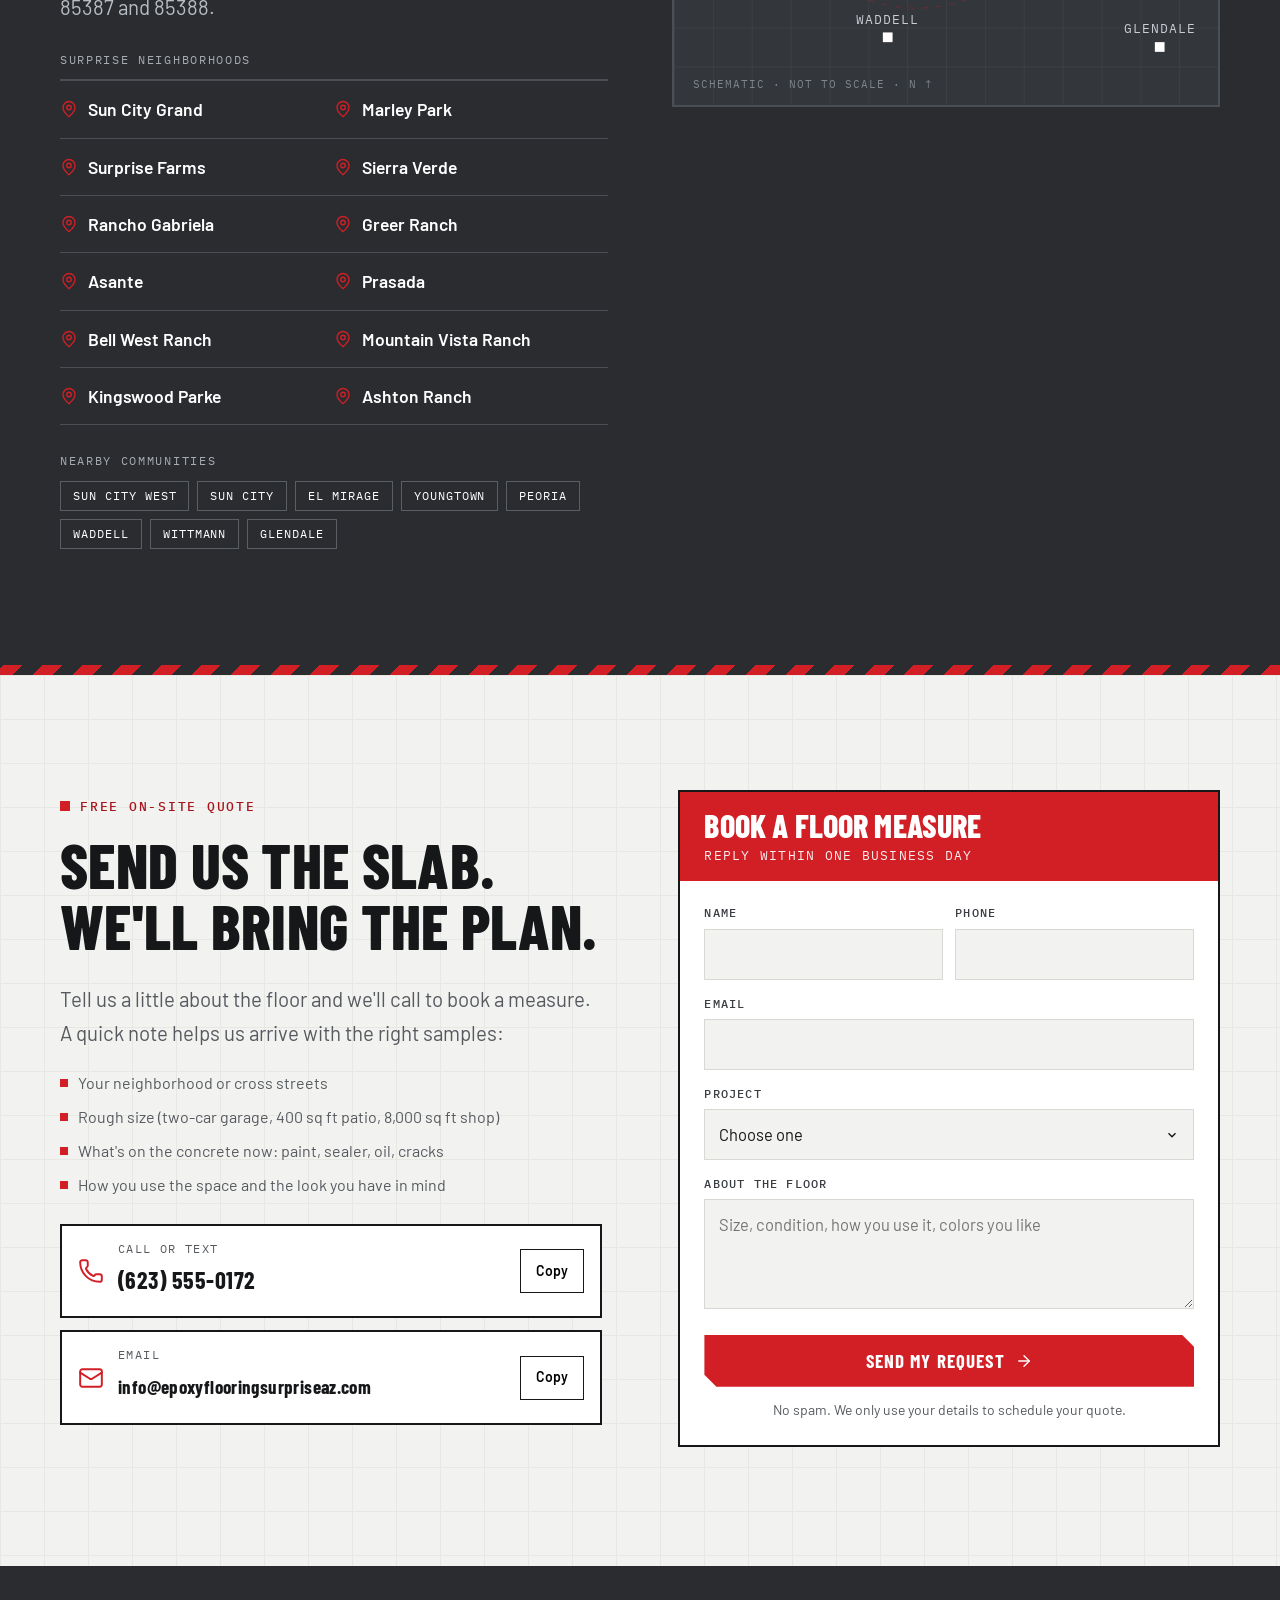
==== commit 95af2ff1: "Add version tags to asset links so updates bypass caches CSS, JS, logo, favicons and manifest URLs n" ====
--- a/index.html
+++ b/index.html
@@ -17,12 +17,12 @@
 <meta property="og:image:alt" content="High-gloss light gray epoxy floor in an auto service shop with blue lifts">
 <meta name="twitter:card" content="summary_large_image">
 <meta name="theme-color" content="#D21F26">
-<link rel="icon" href="/assets/favicon.ico" sizes="any">
-<link rel="icon" type="image/png" sizes="32x32" href="/assets/favicon-32.png">
-<link rel="apple-touch-icon" href="/assets/apple-touch-icon.png">
-<link rel="manifest" href="/site.webmanifest">
+<link rel="icon" href="/assets/favicon.ico?v=a0787a26" sizes="any">
+<link rel="icon" type="image/png" sizes="32x32" href="/assets/favicon-32.png?v=c27fc4cc">
+<link rel="apple-touch-icon" href="/assets/apple-touch-icon.png?v=b0627a2a">
+<link rel="manifest" href="/site.webmanifest?v=76a38743">
 <link rel="preconnect" href="https://fonts.googleapis.com"><link rel="preconnect" href="https://fonts.gstatic.com" crossorigin><link rel="stylesheet" href="https://fonts.googleapis.com/css2?family=Barlow+Condensed:wght@600;700;800&family=Barlow:wght@400;500;600;700&family=IBM+Plex+Mono:wght@500&display=swap">
-<link rel="stylesheet" href="/assets/site.css">
+<link rel="stylesheet" href="/assets/site.css?v=73f95e31">
 <script type="application/ld+json">[{"@context": "https://schema.org", "@type": "ImageGallery", "name": "Epoxy Flooring Surprise AZ floor coating gallery", "url": "https://epoxyflooringsurpriseaz.com/", "associatedMedia": [{"@type": "ImageObject", "contentUrl": "https://epoxyflooringsurpriseaz.com/assets/photos/high-gloss-epoxy-auto-shop-surprise-az-1600.jpg", "thumbnailUrl": "https://epoxyflooringsurpriseaz.com/assets/photos/high-gloss-epoxy-auto-shop-surprise-az-800.jpg", "name": "Auto shop gloss", "description": "High-gloss light gray epoxy floor in an auto service shop with blue lifts", "encodingFormat": "image/jpeg", "width": 1600, "height": 1067}, {"@type": "ImageObject", "contentUrl": "https://epoxyflooringsurpriseaz.com/assets/photos/garage-floor-coating-installation-surprise-az-1600.jpg", "thumbnailUrl": "https://epoxyflooringsurpriseaz.com/assets/photos/garage-floor-coating-installation-surprise-az-800.jpg", "name": "Garage coat in progress", "description": "Homeowner watching a gray coating go down across a two-car garage slab", "encodingFormat": "image/jpeg", "width": 1600, "height": 1200}, {"@type": "ImageObject", "contentUrl": "https://epoxyflooringsurpriseaz.com/assets/photos/decorative-flake-floor-texture-surprise-az-1600.jpg", "thumbnailUrl": "https://epoxyflooringsurpriseaz.com/assets/photos/decorative-flake-floor-texture-surprise-az-800.jpg", "name": "Chip blend up close", "description": "Close-up of a black, white and gray decorative flake floor", "encodingFormat": "image/jpeg", "width": 1600, "height": 2404}, {"@type": "ImageObject", "contentUrl": "https://epoxyflooringsurpriseaz.com/assets/photos/metallic-epoxy-floor-swirl-surprise-az-1600.jpg", "thumbnailUrl": "https://epoxyflooringsurpriseaz.com/assets/photos/metallic-epoxy-floor-swirl-surprise-az-800.jpg", "name": "Blue-silver metallic", "description": "Blue, silver and white swirls in a metallic epoxy floor finish", "encodingFormat": "image/jpeg", "width": 1600, "height": 1063}, {"@type": "ImageObject", "contentUrl": "https://epoxyflooringsurpriseaz.com/assets/photos/epoxy-resin-pour-garage-surprise-az-1600.jpg", "thumbnailUrl": "https://epoxyflooringsurpriseaz.com/assets/photos/epoxy-resin-pour-garage-surprise-az-800.jpg", "name": "Resin pour in a garage", "description": "Installer pouring amber epoxy resin from a pail onto a garage floor", "encodingFormat": "image/jpeg", "width": 1600, "height": 1088}, {"@type": "ImageObject", "contentUrl": "https://epoxyflooringsurpriseaz.com/assets/photos/commercial-epoxy-office-floor-surprise-az-1600.jpg", "thumbnailUrl": "https://epoxyflooringsurpriseaz.com/assets/photos/commercial-epoxy-office-floor-surprise-az-800.jpg", "name": "Office with color zones", "description": "Open office with a gray epoxy floor marked by red and yellow color-zone lines", "encodingFormat": "image/jpeg", "width": 1600, "height": 1067}, {"@type": "ImageObject", "contentUrl": "https://epoxyflooringsurpriseaz.com/assets/photos/polyaspartic-coating-prepared-slab-surprise-az-1600.jpg", "thumbnailUrl": "https://epoxyflooringsurpriseaz.com/assets/photos/polyaspartic-coating-prepared-slab-surprise-az-800.jpg", "name": "Coat over a prepped slab", "description": "Gray coating rolled over a prepared concrete slab next to a pit", "encodingFormat": "image/jpeg", "width": 1600, "height": 1067}, {"@type": "ImageObject", "contentUrl": "https://epoxyflooringsurpriseaz.com/assets/photos/patio-concrete-coating-surprise-az-1600.jpg", "thumbnailUrl": "https://epoxyflooringsurpriseaz.com/assets/photos/patio-concrete-coating-surprise-az-800.jpg", "name": "Coated patio slab", "description": "Bistro table and two chairs on a light coated concrete patio", "encodingFormat": "image/jpeg", "width": 1600, "height": 1067}, {"@type": "ImageObject", "contentUrl": "https://epoxyflooringsurpriseaz.com/assets/photos/floor-safety-striping-epoxy-surprise-az-1600.jpg", "thumbnailUrl": "https://epoxyflooringsurpriseaz.com/assets/photos/floor-safety-striping-epoxy-surprise-az-800.jpg", "name": "Yellow and blue striping", "description": "Coated parking deck with yellow lane striping and blue parking bays", "encodingFormat": "image/jpeg", "width": 1600, "height": 1112}, {"@type": "ImageObject", "contentUrl": "https://epoxyflooringsurpriseaz.com/assets/photos/self-leveling-floor-coating-home-surprise-az-1600.jpg", "thumbnailUrl": "https://epoxyflooringsurpriseaz.com/assets/photos/self-leveling-floor-coating-home-surprise-az-800.jpg", "name": "Coating a home room", "description": "Homeowner spreading a light gray self-leveling coating in a room by a window", "encodingFormat": "image/jpeg", "width": 1600, "height": 1068}, {"@type": "ImageObject", "contentUrl": "https://epoxyflooringsurpriseaz.com/assets/photos/polyurea-floor-coating-trowel-surprise-az-1600.jpg", "thumbnailUrl": "https://epoxyflooringsurpriseaz.com/assets/photos/polyurea-floor-coating-trowel-surprise-az-800.jpg", "name": "Troweling polyurea", "description": "Gloved hands troweling a gray polyurea coating across concrete", "encodingFormat": "image/jpeg", "width": 1600, "height": 1067}, {"@type": "ImageObject", "contentUrl": "https://epoxyflooringsurpriseaz.com/assets/photos/warehouse-epoxy-loading-dock-surprise-az-1600.jpg", "thumbnailUrl": "https://epoxyflooringsurpriseaz.com/assets/photos/warehouse-epoxy-loading-dock-surprise-az-800.jpg", "name": "Loading dock floor", "description": "Glossy warehouse floor in front of roll-up loading dock doors", "encodingFormat": "image/jpeg", "width": 1600, "height": 1067}]}, {"@context": "https://schema.org", "@type": "HomeAndConstructionBusiness", "name": "Epoxy Flooring Surprise AZ", "url": "https://epoxyflooringsurpriseaz.com/", "telephone": "(623) 555-0172", "email": "info@epoxyflooringsurpriseaz.com", "logo": "https://epoxyflooringsurpriseaz.com/assets/logo.png", "image": "https://epoxyflooringsurpriseaz.com/assets/photos/high-gloss-epoxy-auto-shop-surprise-az-1600.jpg", "address": {"@type": "PostalAddress", "addressLocality": "Surprise", "addressRegion": "AZ", "postalCode": "85374", "addressCountry": "US"}, "openingHours": "Mo-Sa 07:00-18:00", "areaServed": ["Surprise", "Sun City West", "Sun City", "El Mirage", "Youngtown", "Peoria", "Waddell", "Wittmann", "Glendale"], "makesOffer": [{"@type": "Offer", "itemOffered": {"@type": "Service", "name": "Garage Floor Coatings", "url": "https://epoxyflooringsurpriseaz.com/garage-floor-coatings/"}}, {"@type": "Offer", "itemOffered": {"@type": "Service", "name": "Residential Epoxy Flooring", "url": "https://epoxyflooringsurpriseaz.com/residential-epoxy-flooring/"}}, {"@type": "Offer", "itemOffered": {"@type": "Service", "name": "Decorative Flake Flooring", "url": "https://epoxyflooringsurpriseaz.com/decorative-flake-flooring/"}}, {"@type": "Offer", "itemOffered": {"@type": "Service", "name": "Metallic Epoxy Flooring", "url": "https://epoxyflooringsurpriseaz.com/metallic-epoxy-flooring/"}}, {"@type": "Offer", "itemOffered": {"@type": "Service", "name": "Polyaspartic Floor Coatings", "url": "https://epoxyflooringsurpriseaz.com/polyaspartic-floor-coatings/"}}, {"@type": "Offer", "itemOffered": {"@type": "Service", "name": "Polyurea Floor Coatings", "url": "https://epoxyflooringsurpriseaz.com/polyurea-floor-coatings/"}}, {"@type": "Offer", "itemOffered": {"@type": "Service", "name": "Patio & Concrete Coatings", "url": "https://epoxyflooringsurpriseaz.com/patio-concrete-coatings/"}}, {"@type": "Offer", "itemOffered": {"@type": "Service", "name": "Commercial Epoxy Flooring", "url": "https://epoxyflooringsurpriseaz.com/commercial-epoxy-flooring/"}}, {"@type": "Offer", "itemOffered": {"@type": "Service", "name": "Warehouse Floor Coatings", "url": "https://epoxyflooringsurpriseaz.com/warehouse-floor-coatings/"}}]}, {"@context": "https://schema.org", "@type": "FAQPage", "mainEntity": [{"@type": "Question", "name": "How much does an epoxy garage floor cost in Surprise?", "acceptedAnswer": {"@type": "Answer", "text": "It depends on square footage, the condition of the concrete, how much crack repair is needed and which system you choose. A chip floor with a polyaspartic clear costs more than a single solid coat but lasts far longer. We measure in person and give you a written, line-item quote before any work starts."}}, {"@type": "Question", "name": "Will the coating hold up to Arizona heat?", "acceptedAnswer": {"@type": "Answer", "text": "Yes, when it's the right system. We use hot-tire-rated base coats and UV-stable polyaspartic or aliphatic clears for garages and patios, and we install during the cooler part of the day in summer so the products level and bond properly."}}, {"@type": "Question", "name": "How long does installation take?", "acceptedAnswer": {"@type": "Answer", "text": "Most residential garages take one to two days. Larger homes, metallic floors and commercial spaces take longer, and we phase big jobs so part of the building stays usable."}}, {"@type": "Question", "name": "When can I park in the garage again?", "acceptedAnswer": {"@type": "Answer", "text": "Fast-cure systems often allow light foot traffic the same evening and vehicles within a few days. Epoxy-based systems need longer. Your cure card lists the exact dates for your products and the temperature on install day."}}, {"@type": "Question", "name": "Do you coat over existing paint or sealer?", "acceptedAnswer": {"@type": "Answer", "text": "No. We grind off old paint, sealer and failing coatings so the new system bonds to clean concrete. Coating over a weak layer only moves the failure point."}}, {"@type": "Question", "name": "Is a coated floor slippery?", "acceptedAnswer": {"@type": "Answer", "text": "Chip floors have a natural texture. For smoother floors, patios and areas near doors, we add a fine anti-slip aggregate to the clear coat."}}, {"@type": "Question", "name": "Can you fix cracks before coating?", "acceptedAnswer": {"@type": "Answer", "text": "Yes. Cracks are cut open, cleaned and filled with a rigid or flexible repair material, then ground flush. Moving cracks may still telegraph through over time, and we'll tell you up front if a crack looks active."}}, {"@type": "Question", "name": "Do you work in Sun City Grand and other HOA communities?", "acceptedAnswer": {"@type": "Answer", "text": "Yes. We regularly work in active-adult and HOA neighborhoods in Surprise and can schedule around community rules for contractor hours and parking."}}]}]</script>
 </head>
 <body>
@@ -33,7 +33,7 @@
   <span><svg class="ico" viewBox="0 0 24 24" aria-hidden="true"><path d="M13.832 16.568a1 1 0 0 0 1.213-.303l.355-.465A2 2 0 0 1 17 15h3a2 2 0 0 1 2 2v3a2 2 0 0 1-2 2A18 18 0 0 1 2 4a2 2 0 0 1 2-2h3a2 2 0 0 1 2 2v3a2 2 0 0 1-.8 1.6l-.468.351a1 1 0 0 0-.292 1.233 14 14 0 0 0 6.392 6.384"/></svg><a href="tel:+16235550172">(623) 555-0172</a></span>
 </div></div>
 <header class="nav" id="nav"><div class="wrap">
-  <a class="brand" href="/" aria-label="Epoxy Flooring Surprise AZ home"><picture><source type="image/webp" srcset="/assets/logo.webp"><img src="/assets/logo.png" width="304" height="128" alt="Epoxy Flooring Surprise AZ logo"></picture></a>
+  <a class="brand" href="/" aria-label="Epoxy Flooring Surprise AZ home"><picture><source type="image/webp" srcset="/assets/logo.webp?v=64df527d"><img src="/assets/logo.png?v=4b8cae17" width="304" height="128" alt="Epoxy Flooring Surprise AZ logo"></picture></a>
   <nav aria-label="Main">
     <ul class="menu">
       <li><a href="/">Home</a></li>
@@ -52,7 +52,7 @@
   </div>
 </div></header>
 <nav class="mmenu" id="mmenu" aria-label="Mobile menu" aria-hidden="true">
-  <div class="mmenu-head"><a class="brand brand-plate" href="/" aria-label="Epoxy Flooring Surprise AZ home"><picture><source type="image/webp" srcset="/assets/logo.webp"><img src="/assets/logo.png" width="304" height="128" alt="Epoxy Flooring Surprise AZ logo"></picture></a><button class="mmenu-close" id="mclose" type="button" aria-label="Close menu"><svg class="ico" viewBox="0 0 24 24" aria-hidden="true"><path d="M18 6 6 18"/> <path d="m6 6 12 12"/></svg></button></div>
+  <div class="mmenu-head"><a class="brand brand-plate" href="/" aria-label="Epoxy Flooring Surprise AZ home"><picture><source type="image/webp" srcset="/assets/logo.webp?v=64df527d"><img src="/assets/logo.png?v=4b8cae17" width="304" height="128" alt="Epoxy Flooring Surprise AZ logo"></picture></a><button class="mmenu-close" id="mclose" type="button" aria-label="Close menu"><svg class="ico" viewBox="0 0 24 24" aria-hidden="true"><path d="M18 6 6 18"/> <path d="m6 6 12 12"/></svg></button></div>
   <a href="/">Home</a>
   <p class="mlabel">Services</p>
   <div class="msub"><a href="/garage-floor-coatings/">Garage Floor Coatings</a><a href="/residential-epoxy-flooring/">Residential Epoxy Flooring</a><a href="/decorative-flake-flooring/">Decorative Flake Flooring</a><a href="/metallic-epoxy-flooring/">Metallic Epoxy Flooring</a><a href="/polyaspartic-floor-coatings/">Polyaspartic Floor Coatings</a><a href="/polyurea-floor-coatings/">Polyurea Floor Coatings</a><a href="/patio-concrete-coatings/">Patio & Concrete Coatings</a><a href="/commercial-epoxy-flooring/">Commercial Epoxy Flooring</a><a href="/warehouse-floor-coatings/">Warehouse Floor Coatings</a></div>
@@ -295,7 +295,7 @@
 <footer>
   <div class="wrap">
     <div class="foot">
-      <div><a class="brand brand-plate" href="/" aria-label="Epoxy Flooring Surprise AZ home"><picture><source type="image/webp" srcset="/assets/logo.webp"><img src="/assets/logo.png" width="304" height="128" alt="Epoxy Flooring Surprise AZ logo"></picture></a><p>Diamond-ground, multi-coat floor systems for garages, homes, patios, shops and warehouses in Surprise, Arizona and the Northwest Valley.</p></div>
+      <div><a class="brand brand-plate" href="/" aria-label="Epoxy Flooring Surprise AZ home"><picture><source type="image/webp" srcset="/assets/logo.webp?v=64df527d"><img src="/assets/logo.png?v=4b8cae17" width="304" height="128" alt="Epoxy Flooring Surprise AZ logo"></picture></a><p>Diamond-ground, multi-coat floor systems for garages, homes, patios, shops and warehouses in Surprise, Arizona and the Northwest Valley.</p></div>
       <div><h4>Coatings</h4><ul><li><a href="/garage-floor-coatings/">Garage Floor Coatings</a></li><li><a href="/residential-epoxy-flooring/">Residential Epoxy Flooring</a></li><li><a href="/decorative-flake-flooring/">Decorative Flake Flooring</a></li><li><a href="/metallic-epoxy-flooring/">Metallic Epoxy Flooring</a></li><li><a href="/polyaspartic-floor-coatings/">Polyaspartic Floor Coatings</a></li></ul></div>
       <div><h4>More systems</h4><ul><li><a href="/polyurea-floor-coatings/">Polyurea Floor Coatings</a></li><li><a href="/patio-concrete-coatings/">Patio & Concrete Coatings</a></li><li><a href="/commercial-epoxy-flooring/">Commercial Epoxy Flooring</a></li><li><a href="/warehouse-floor-coatings/">Warehouse Floor Coatings</a></li></ul></div>
       <div><h4>Contact</h4><ul>
@@ -311,6 +311,6 @@
   <div class="wrap foot-base"><span>© <span id="yr">2026</span> Epoxy Flooring Surprise AZ. All rights reserved.</span><span>Garage · Residential · Commercial · Industrial floor coatings</span></div>
 </footer>
 <div class="callbar"><a href="tel:+16235550172"><svg class="ico" viewBox="0 0 24 24" aria-hidden="true"><path d="M13.832 16.568a1 1 0 0 0 1.213-.303l.355-.465A2 2 0 0 1 17 15h3a2 2 0 0 1 2 2v3a2 2 0 0 1-2 2A18 18 0 0 1 2 4a2 2 0 0 1 2-2h3a2 2 0 0 1 2 2v3a2 2 0 0 1-.8 1.6l-.468.351a1 1 0 0 0-.292 1.233 14 14 0 0 0 6.392 6.384"/></svg>Call</a><a href="#estimate">Free Quote</a></div>
-<script src="/assets/site.js" defer></script>
+<script src="/assets/site.js?v=7d62e08c" defer></script>
 </body>
 </html>
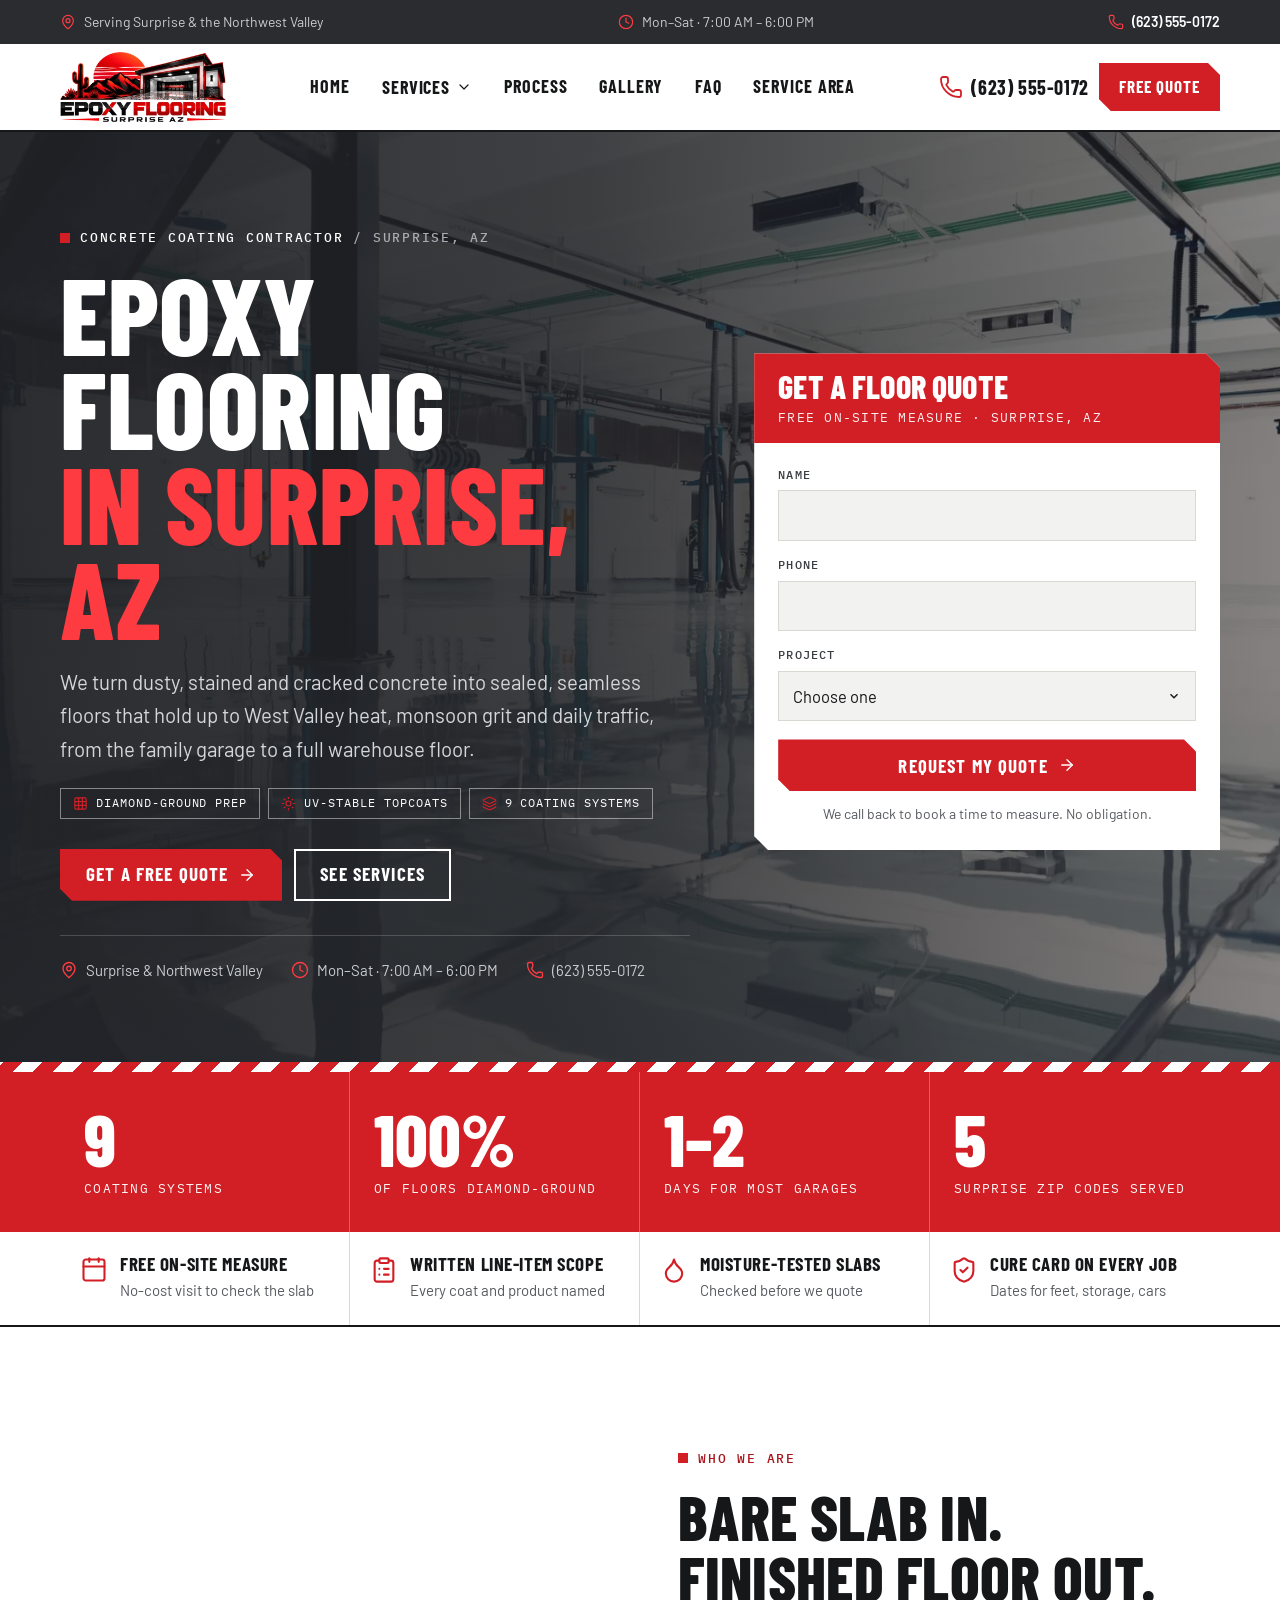
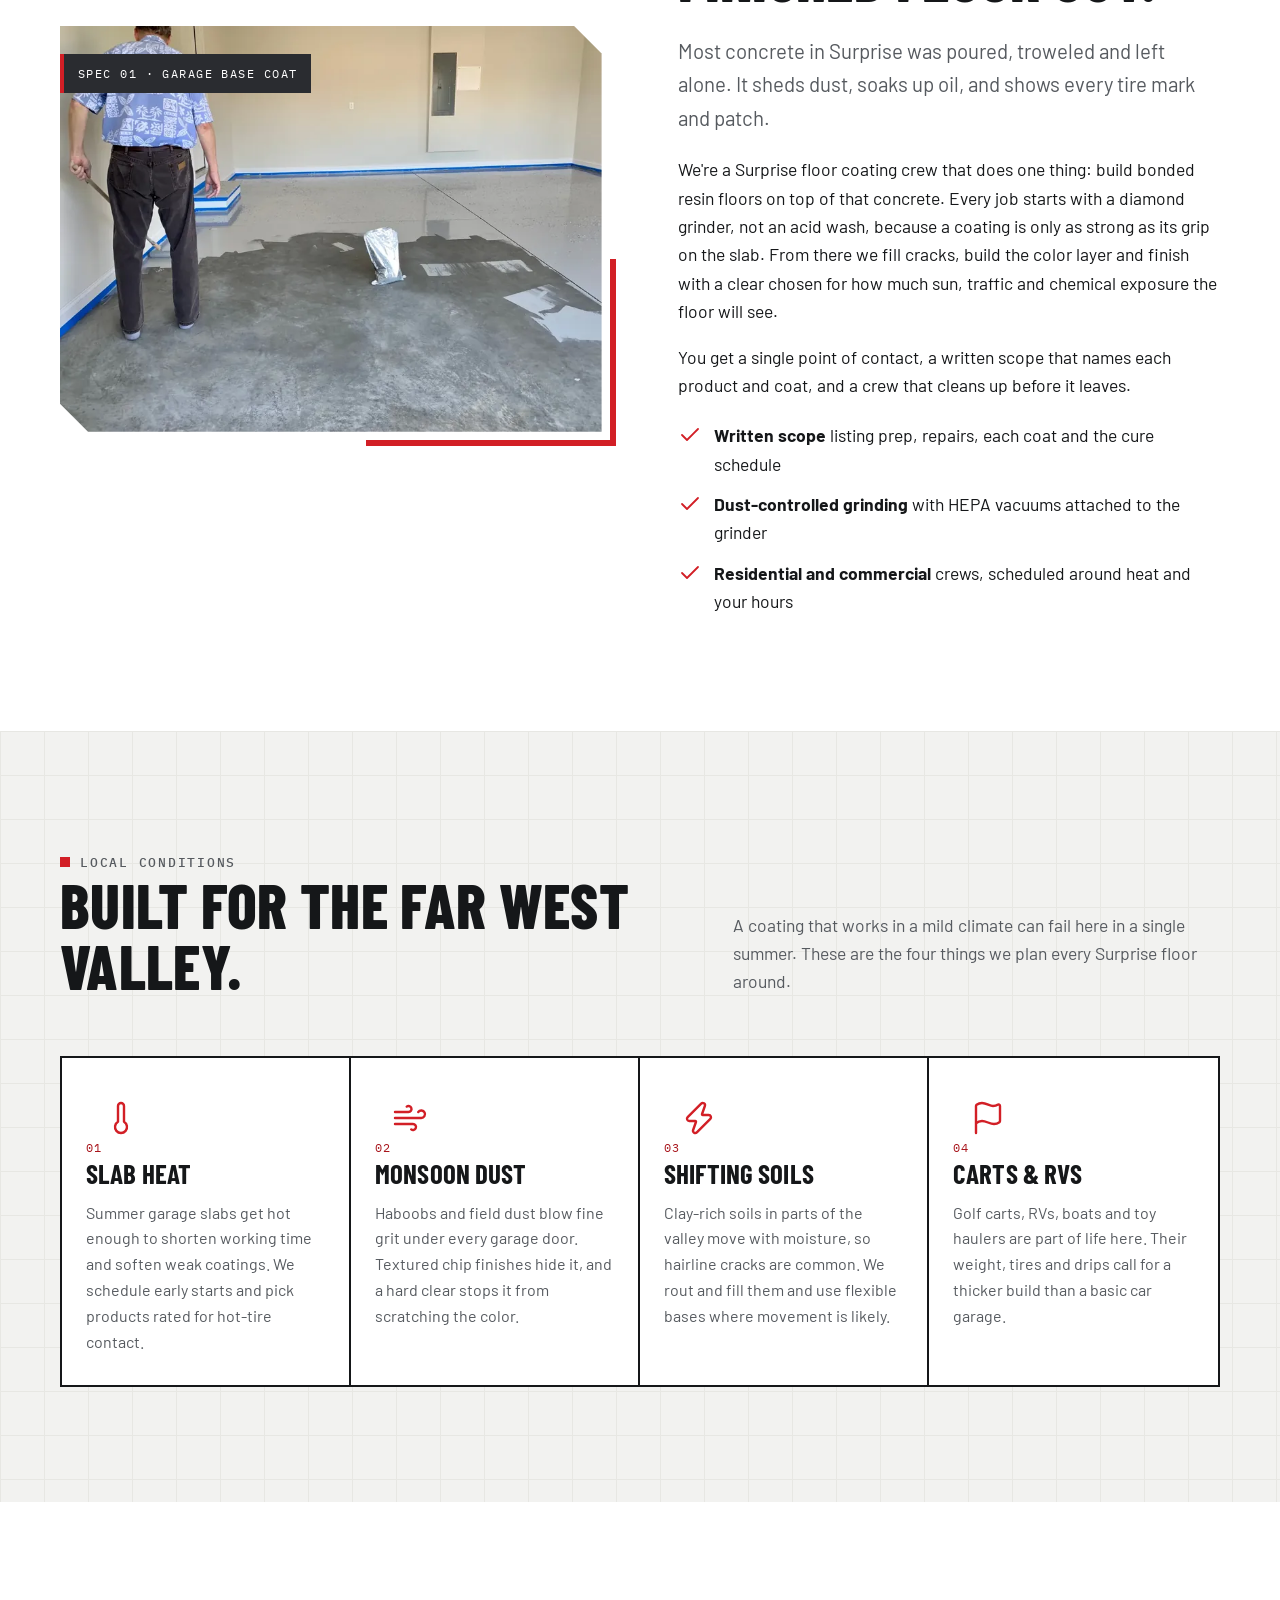
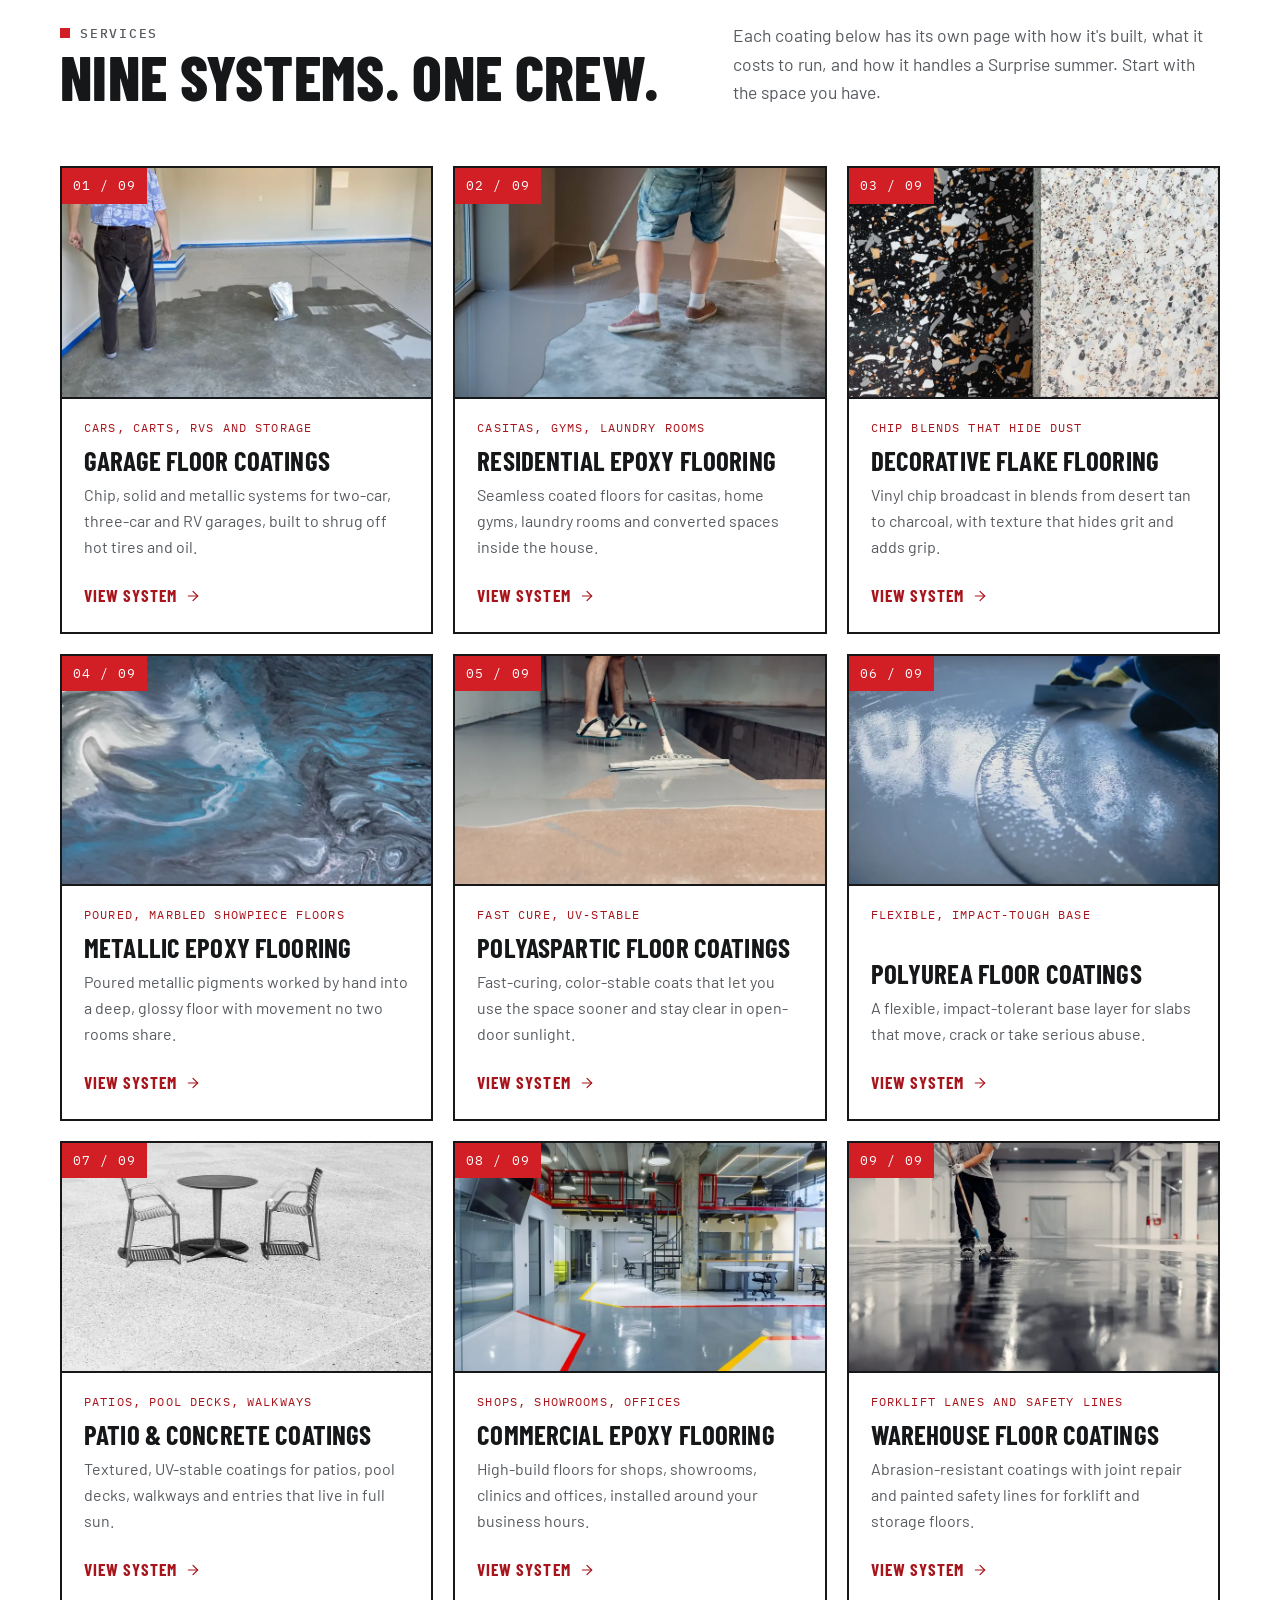
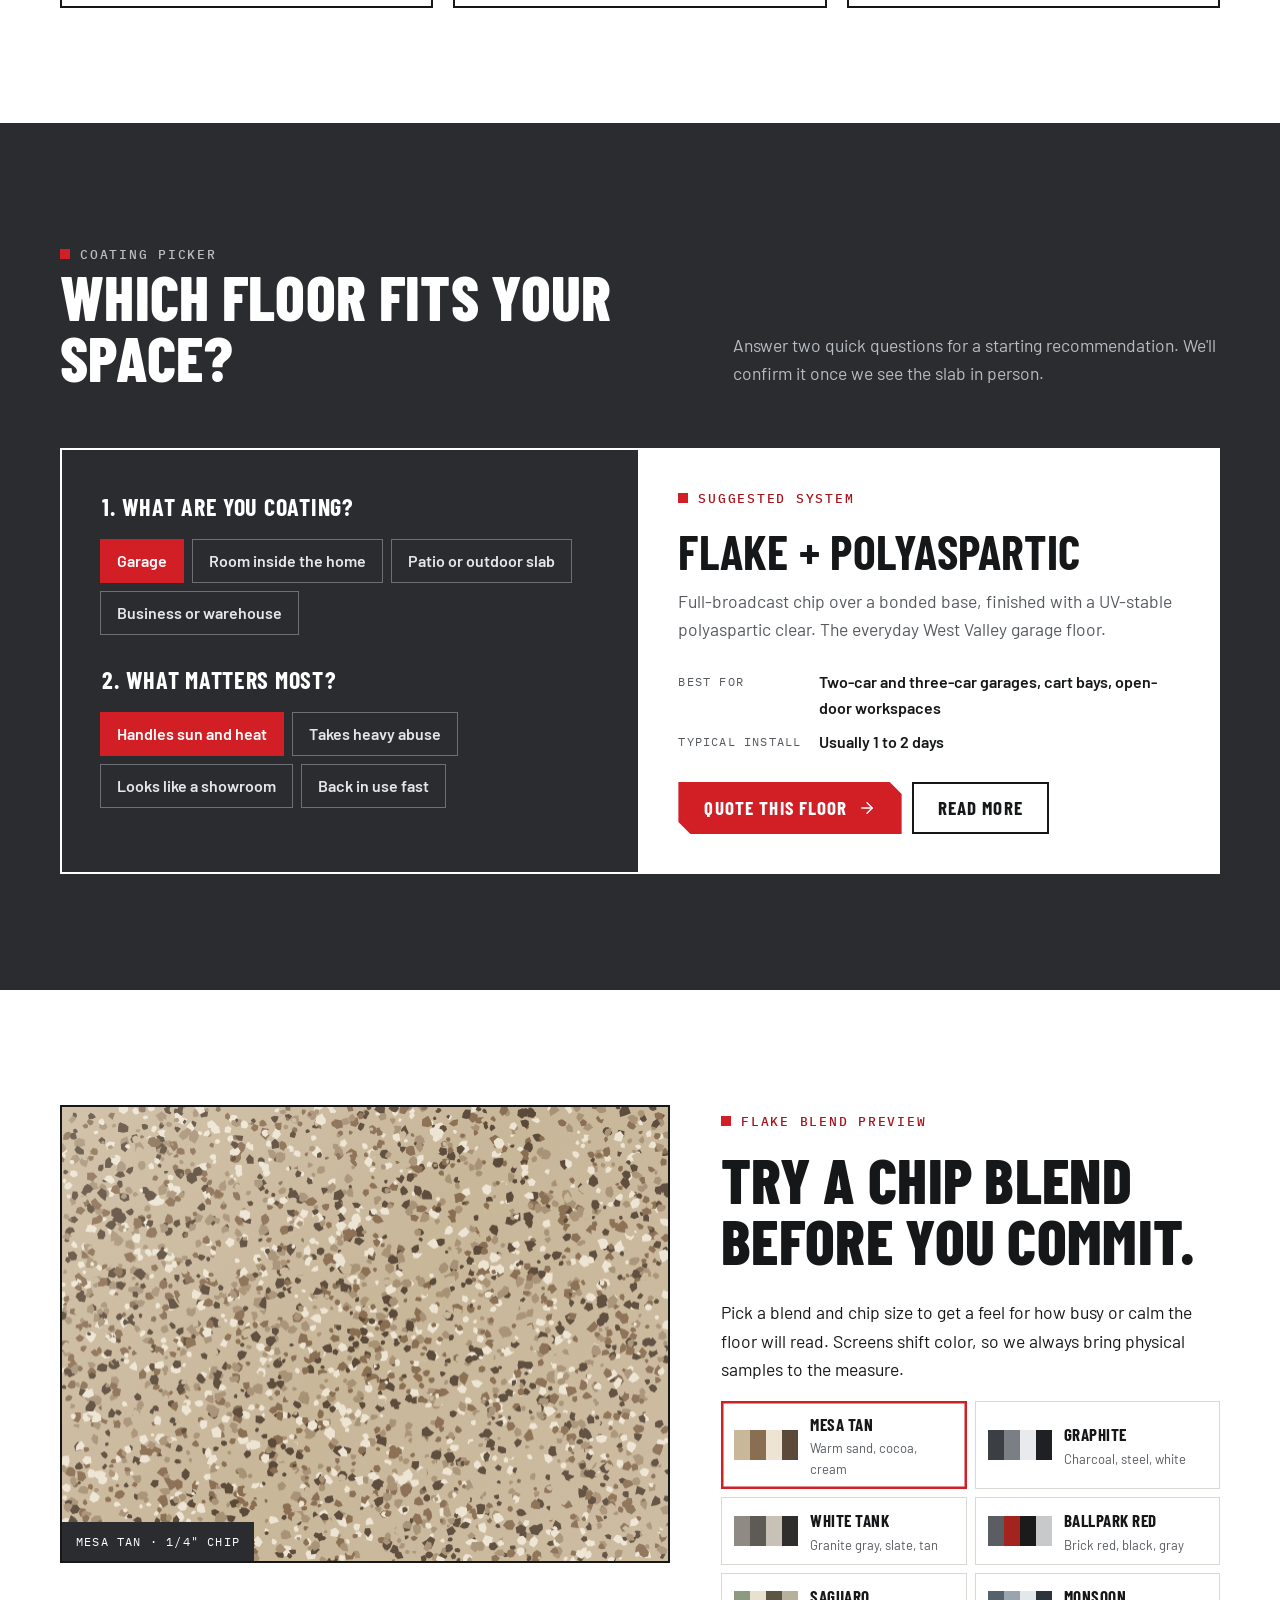
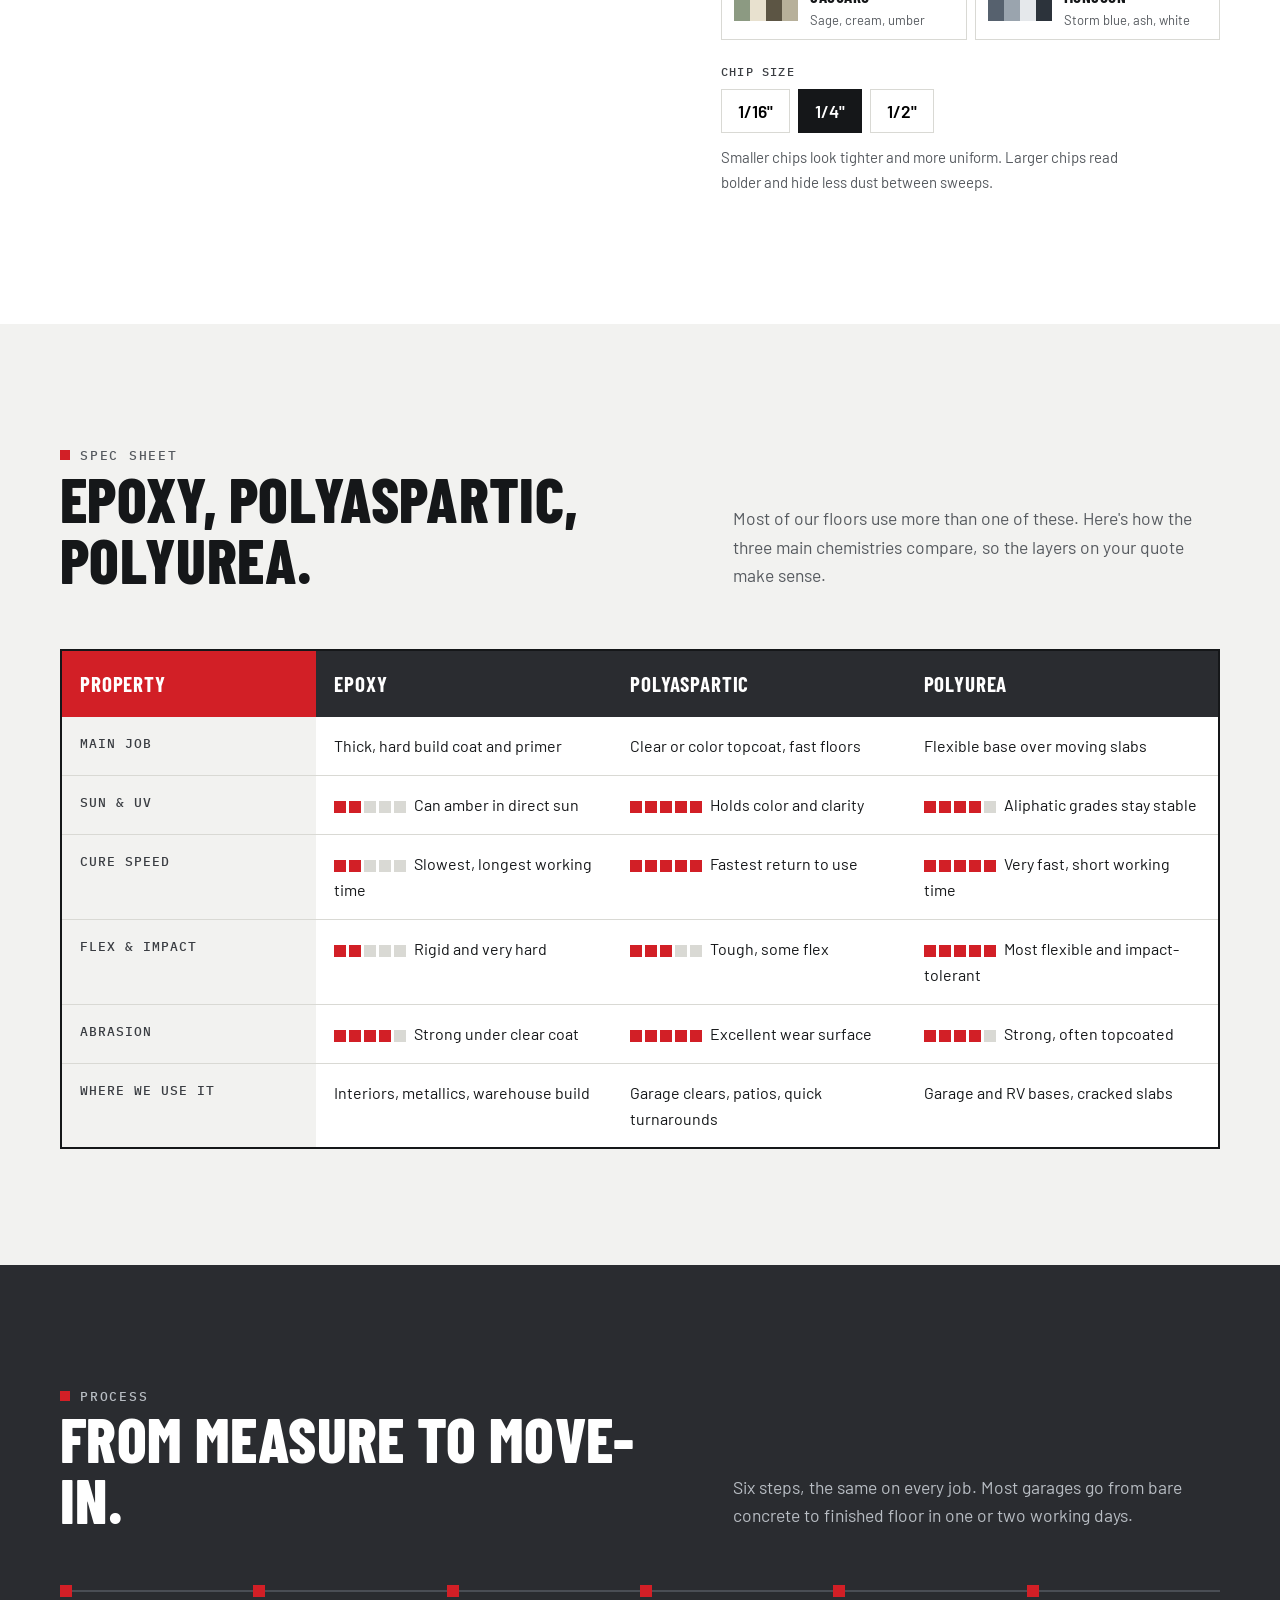
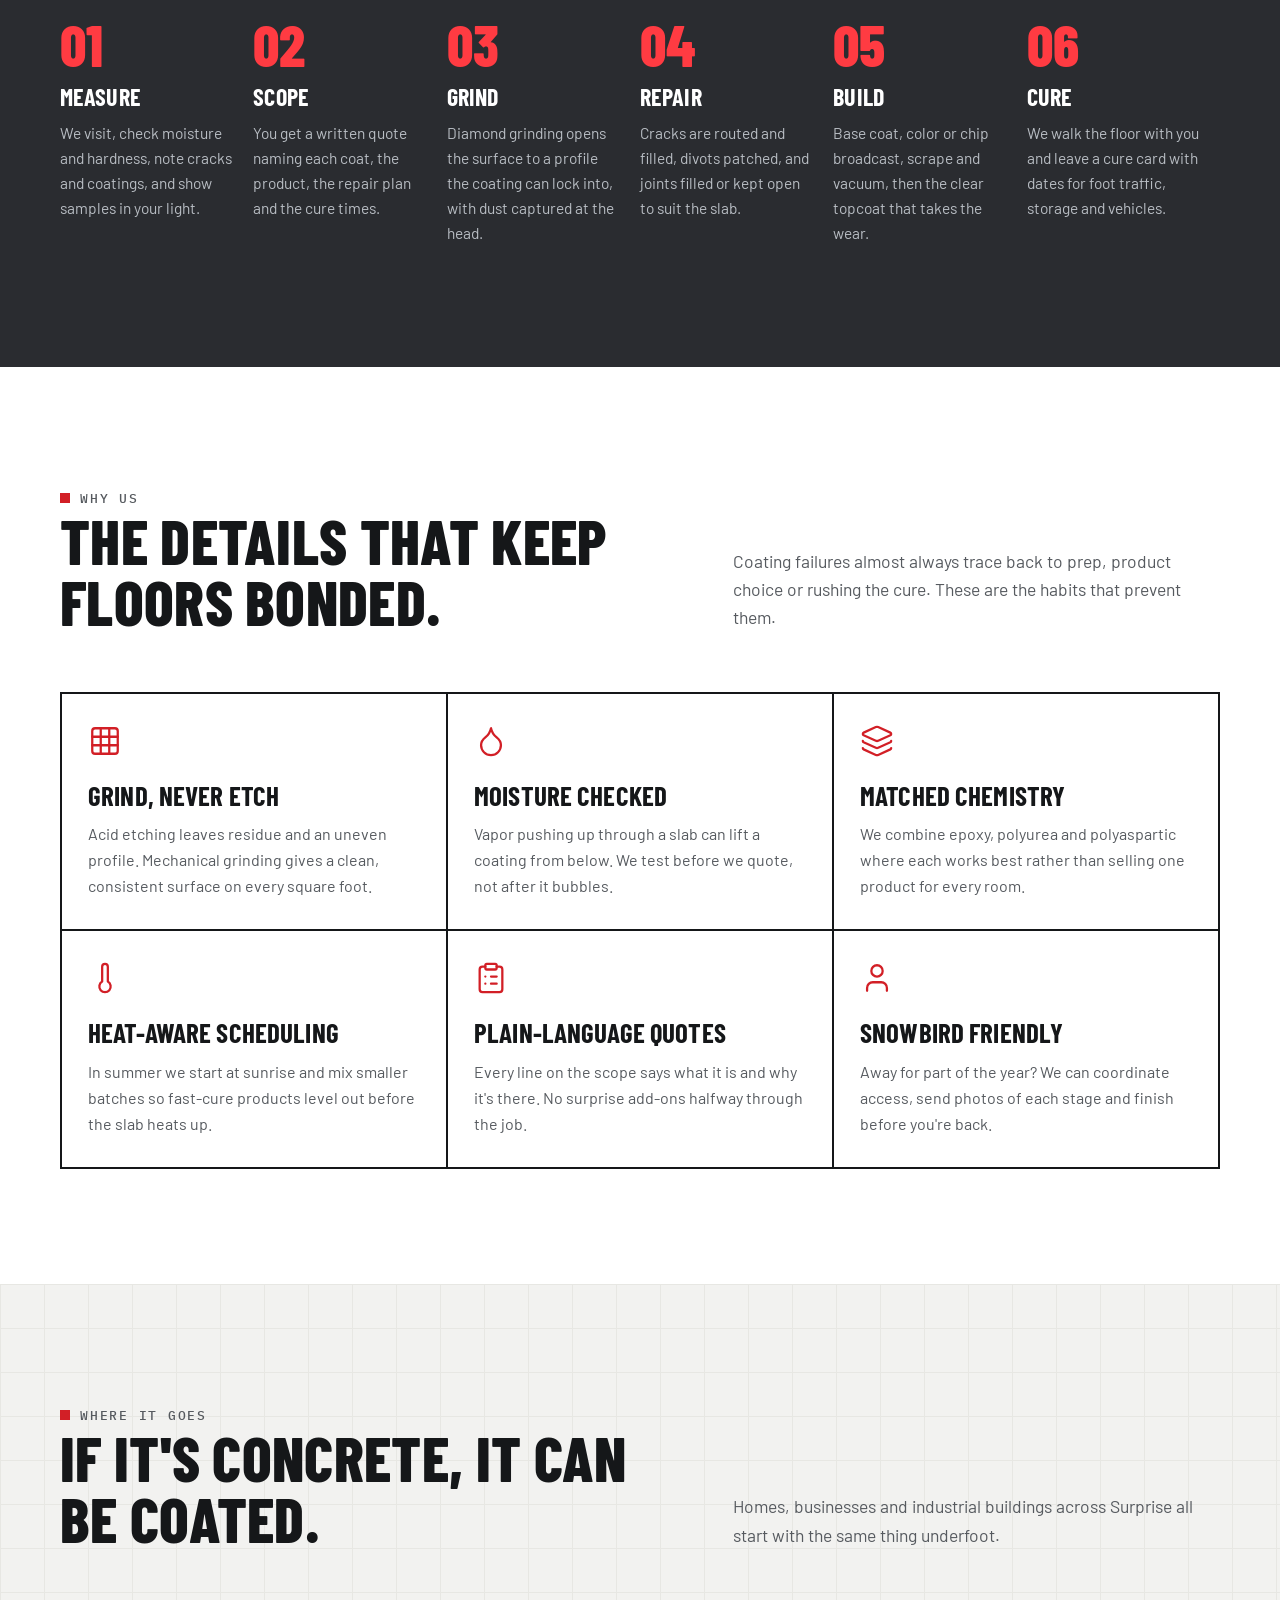
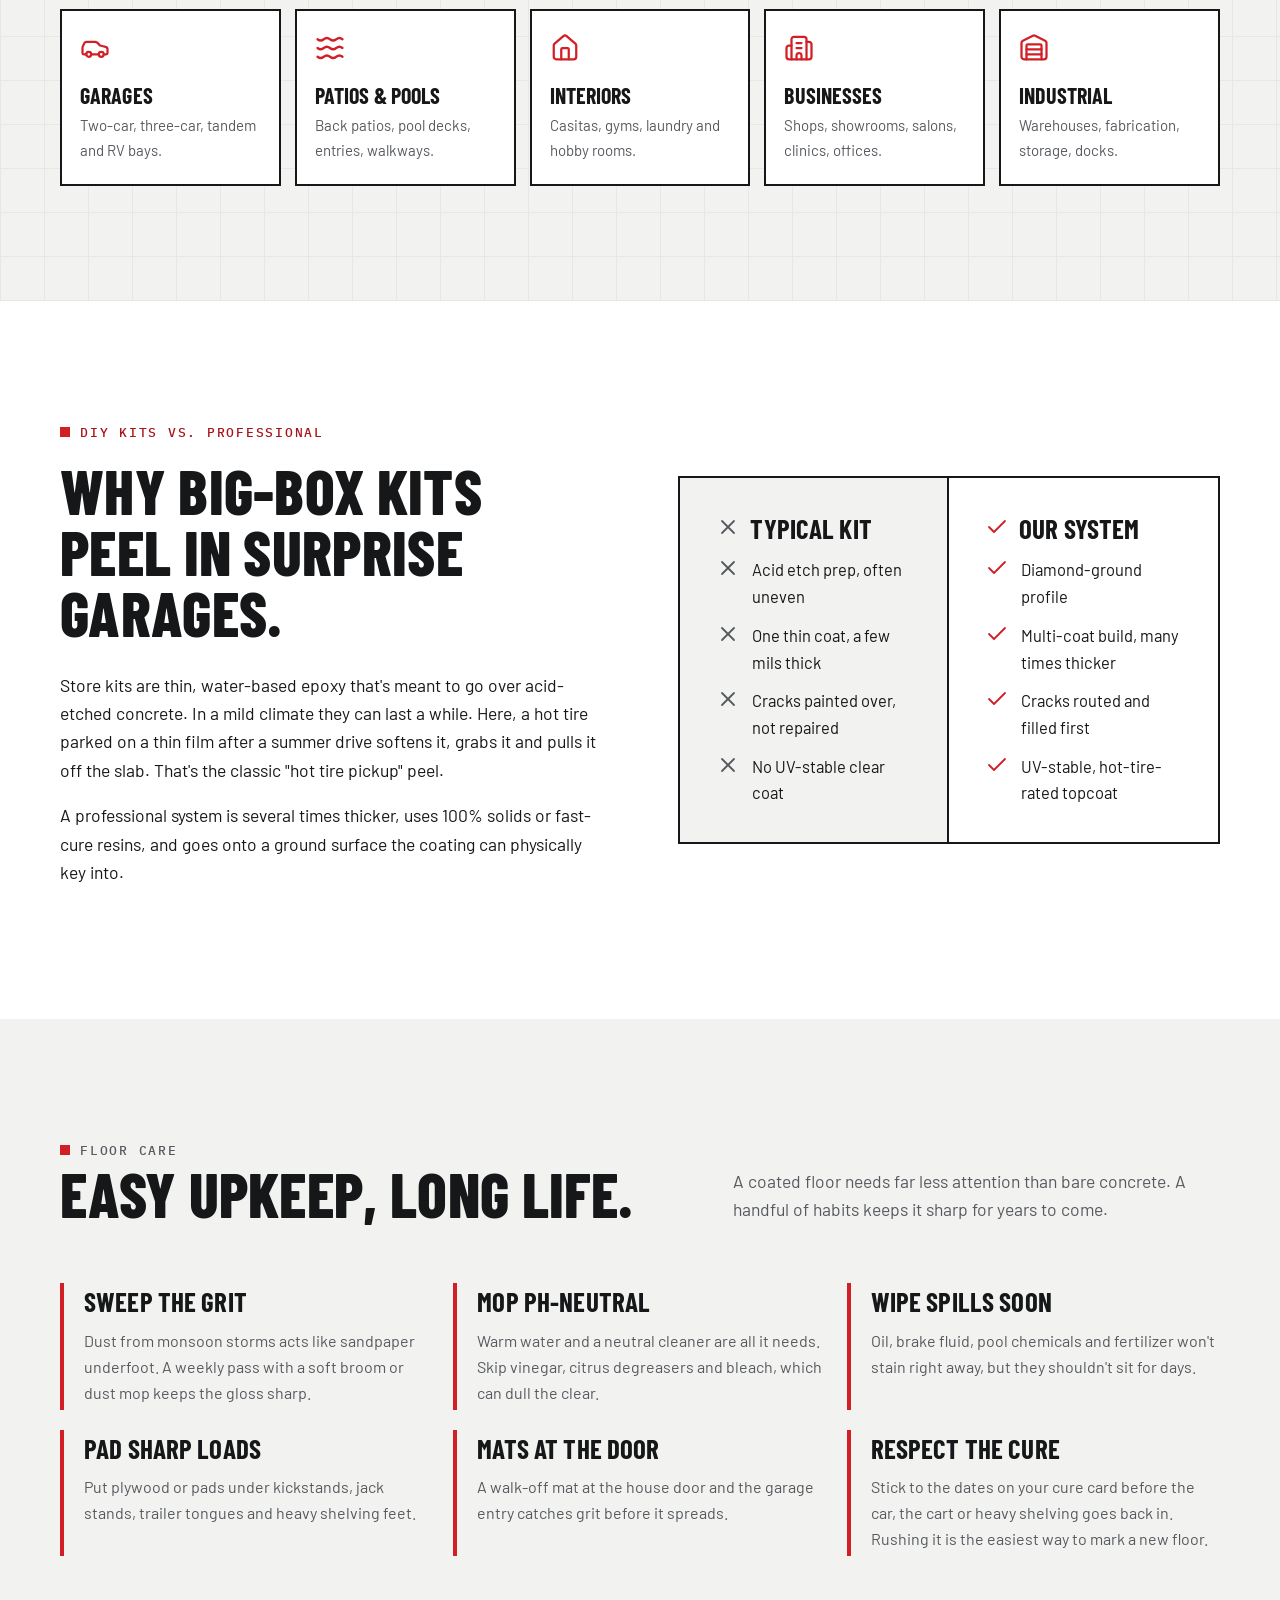
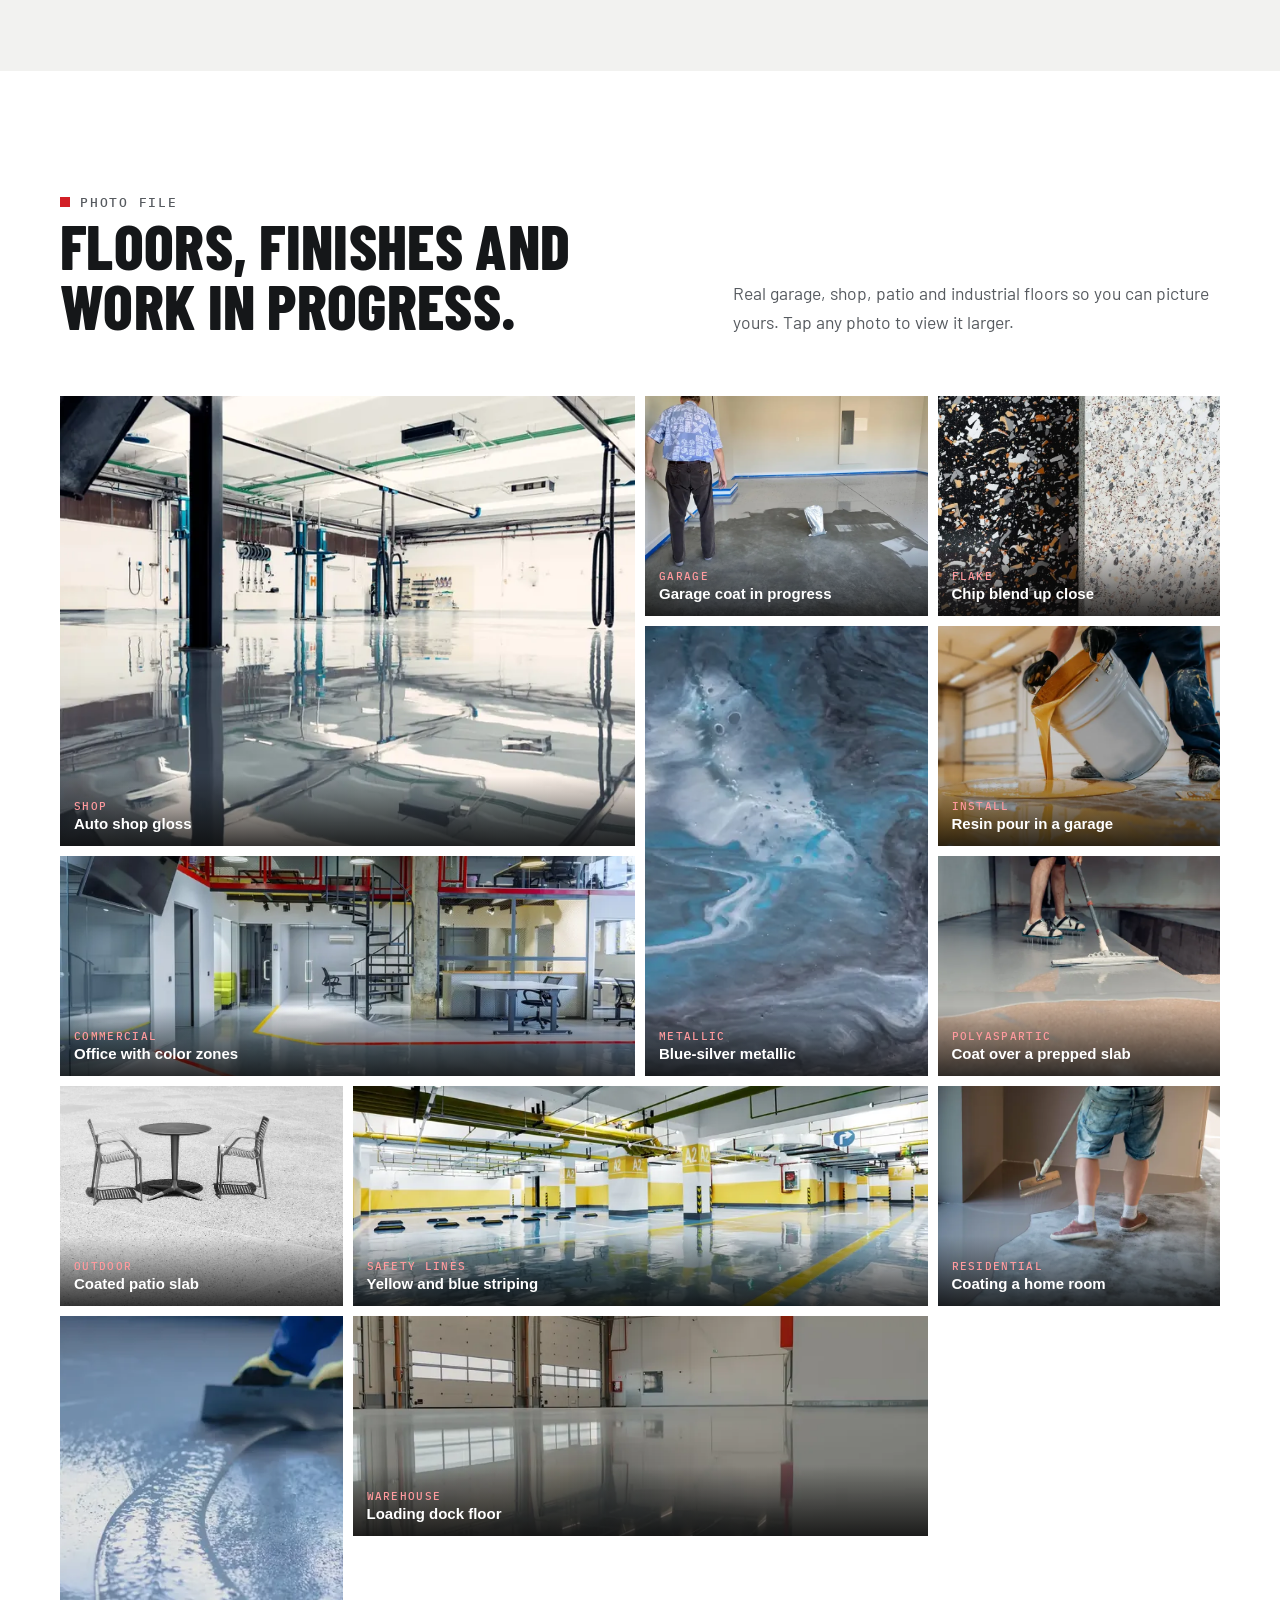
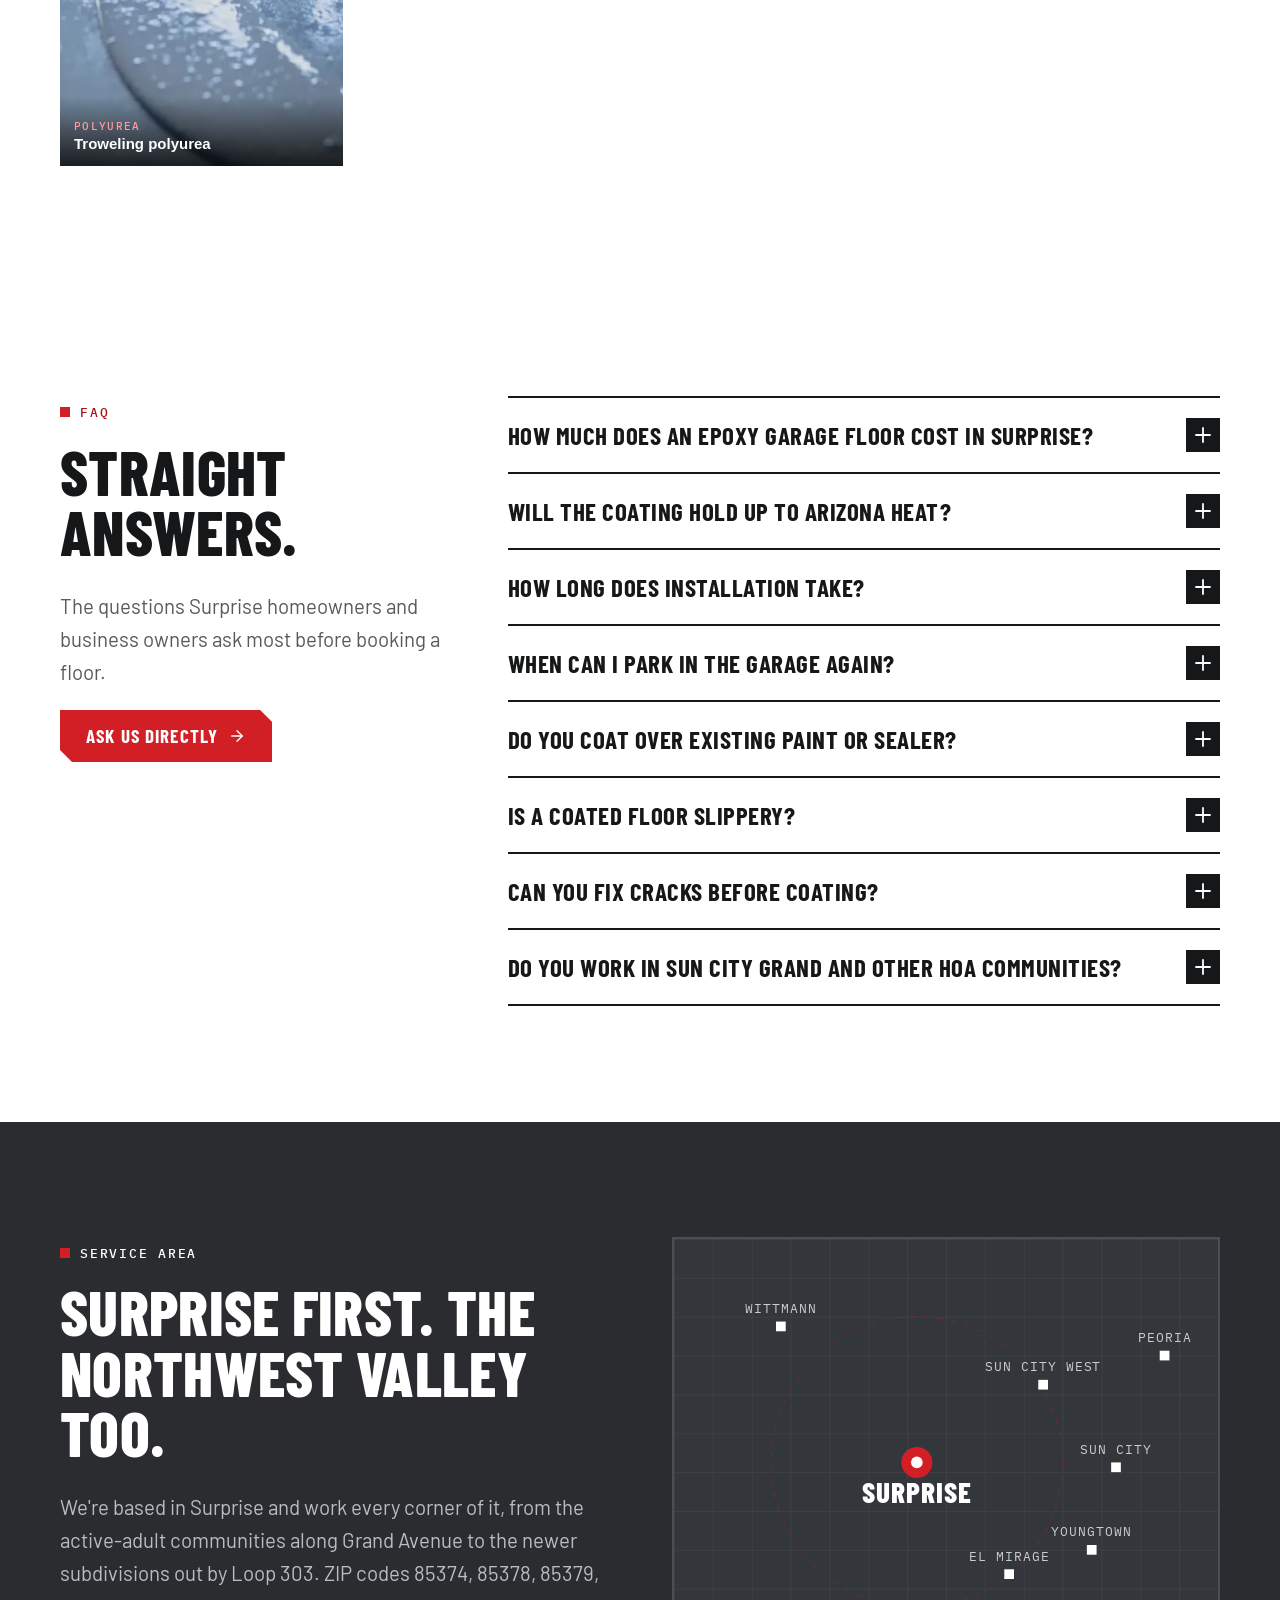
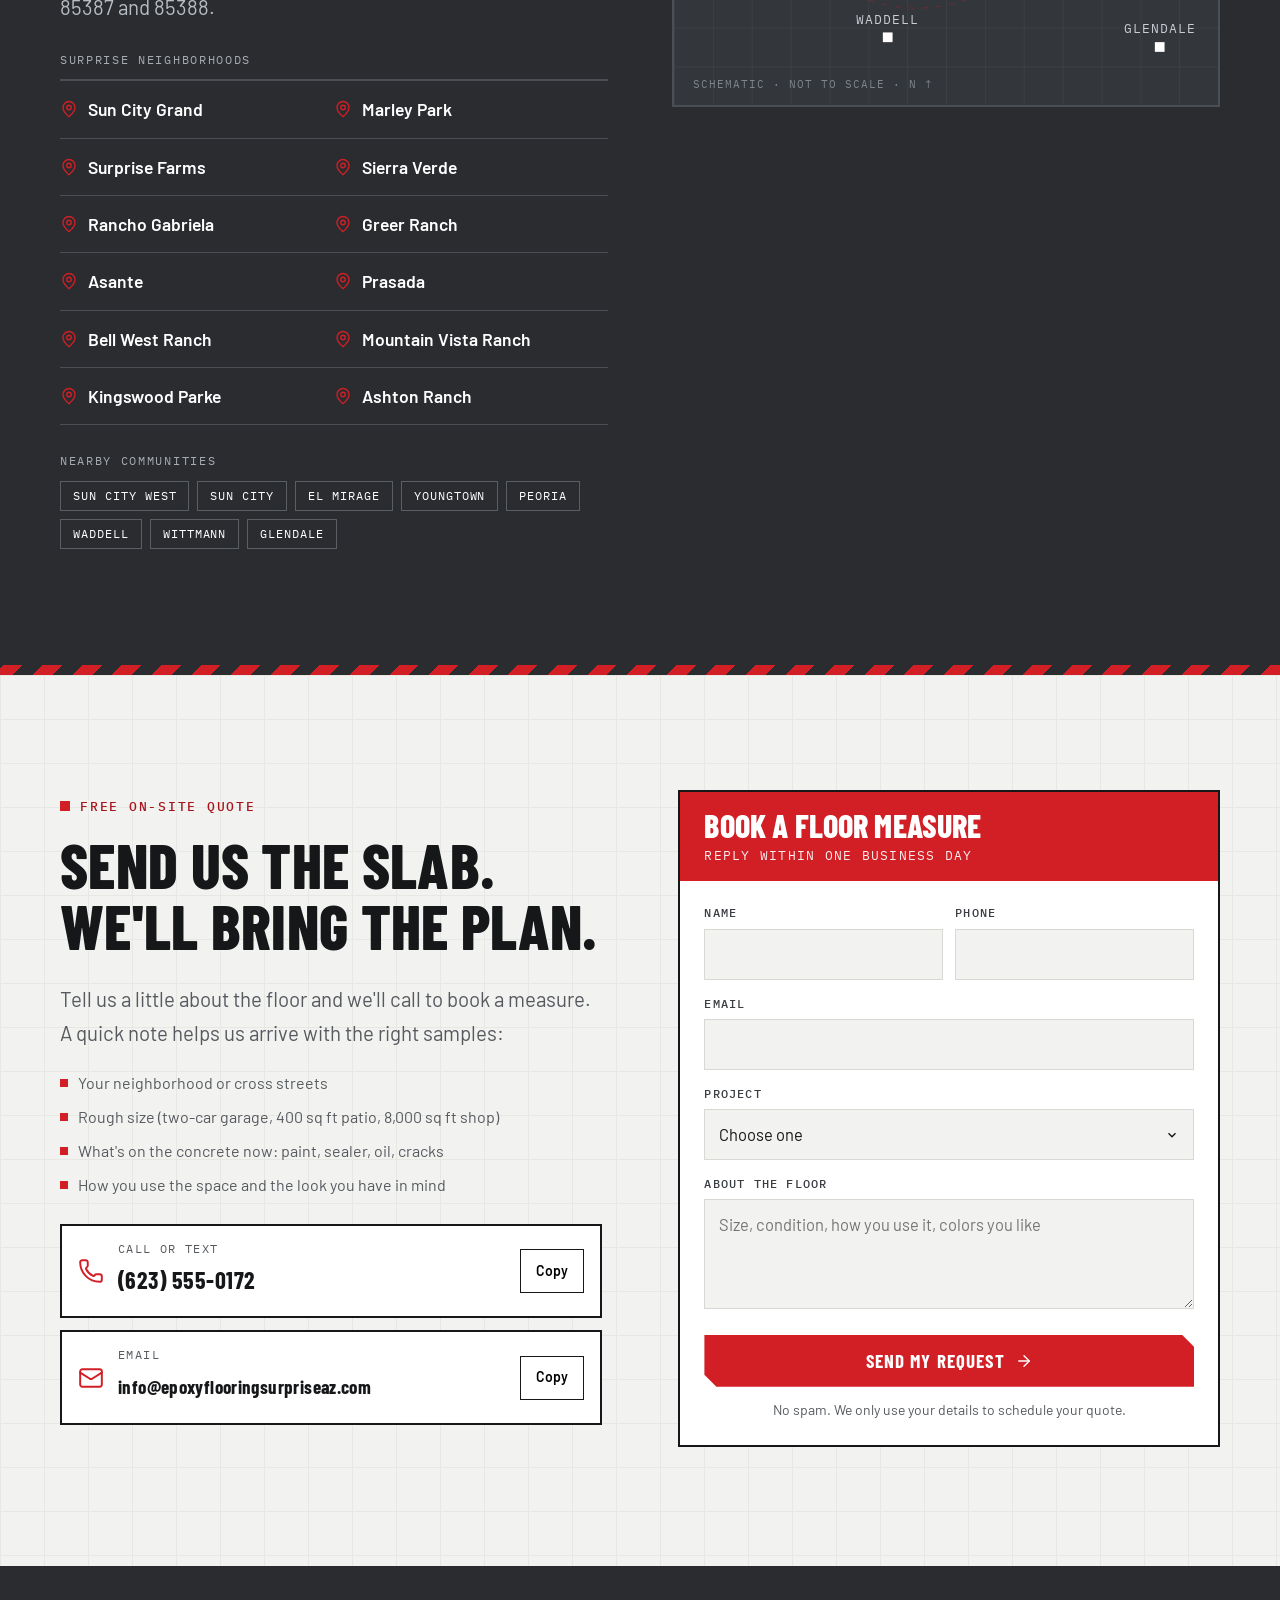
==== commit 34227551: "Use square logo for favicon and app icons Co-Authored-By: Claude Opus 5.5 <noreply@anthropic.com> Cl" ====
--- a/index.html
+++ b/index.html
@@ -17,9 +17,9 @@
 <meta property="og:image:alt" content="High-gloss light gray epoxy floor in an auto service shop with blue lifts">
 <meta name="twitter:card" content="summary_large_image">
 <meta name="theme-color" content="#D21F26">
-<link rel="icon" href="/assets/favicon.ico?v=a0787a26" sizes="any">
-<link rel="icon" type="image/png" sizes="32x32" href="/assets/favicon-32.png?v=c27fc4cc">
-<link rel="apple-touch-icon" href="/assets/apple-touch-icon.png?v=b0627a2a">
+<link rel="icon" href="/assets/favicon.ico?v=31e22e76" sizes="any">
+<link rel="icon" type="image/png" sizes="32x32" href="/assets/favicon-32.png?v=577931e2">
+<link rel="apple-touch-icon" href="/assets/apple-touch-icon.png?v=65c0d1e7">
 <link rel="manifest" href="/site.webmanifest?v=76a38743">
 <link rel="preconnect" href="https://fonts.googleapis.com"><link rel="preconnect" href="https://fonts.gstatic.com" crossorigin><link rel="stylesheet" href="https://fonts.googleapis.com/css2?family=Barlow+Condensed:wght@600;700;800&family=Barlow:wght@400;500;600;700&family=IBM+Plex+Mono:wght@500&display=swap">
 <link rel="stylesheet" href="/assets/site.css?v=73f95e31">
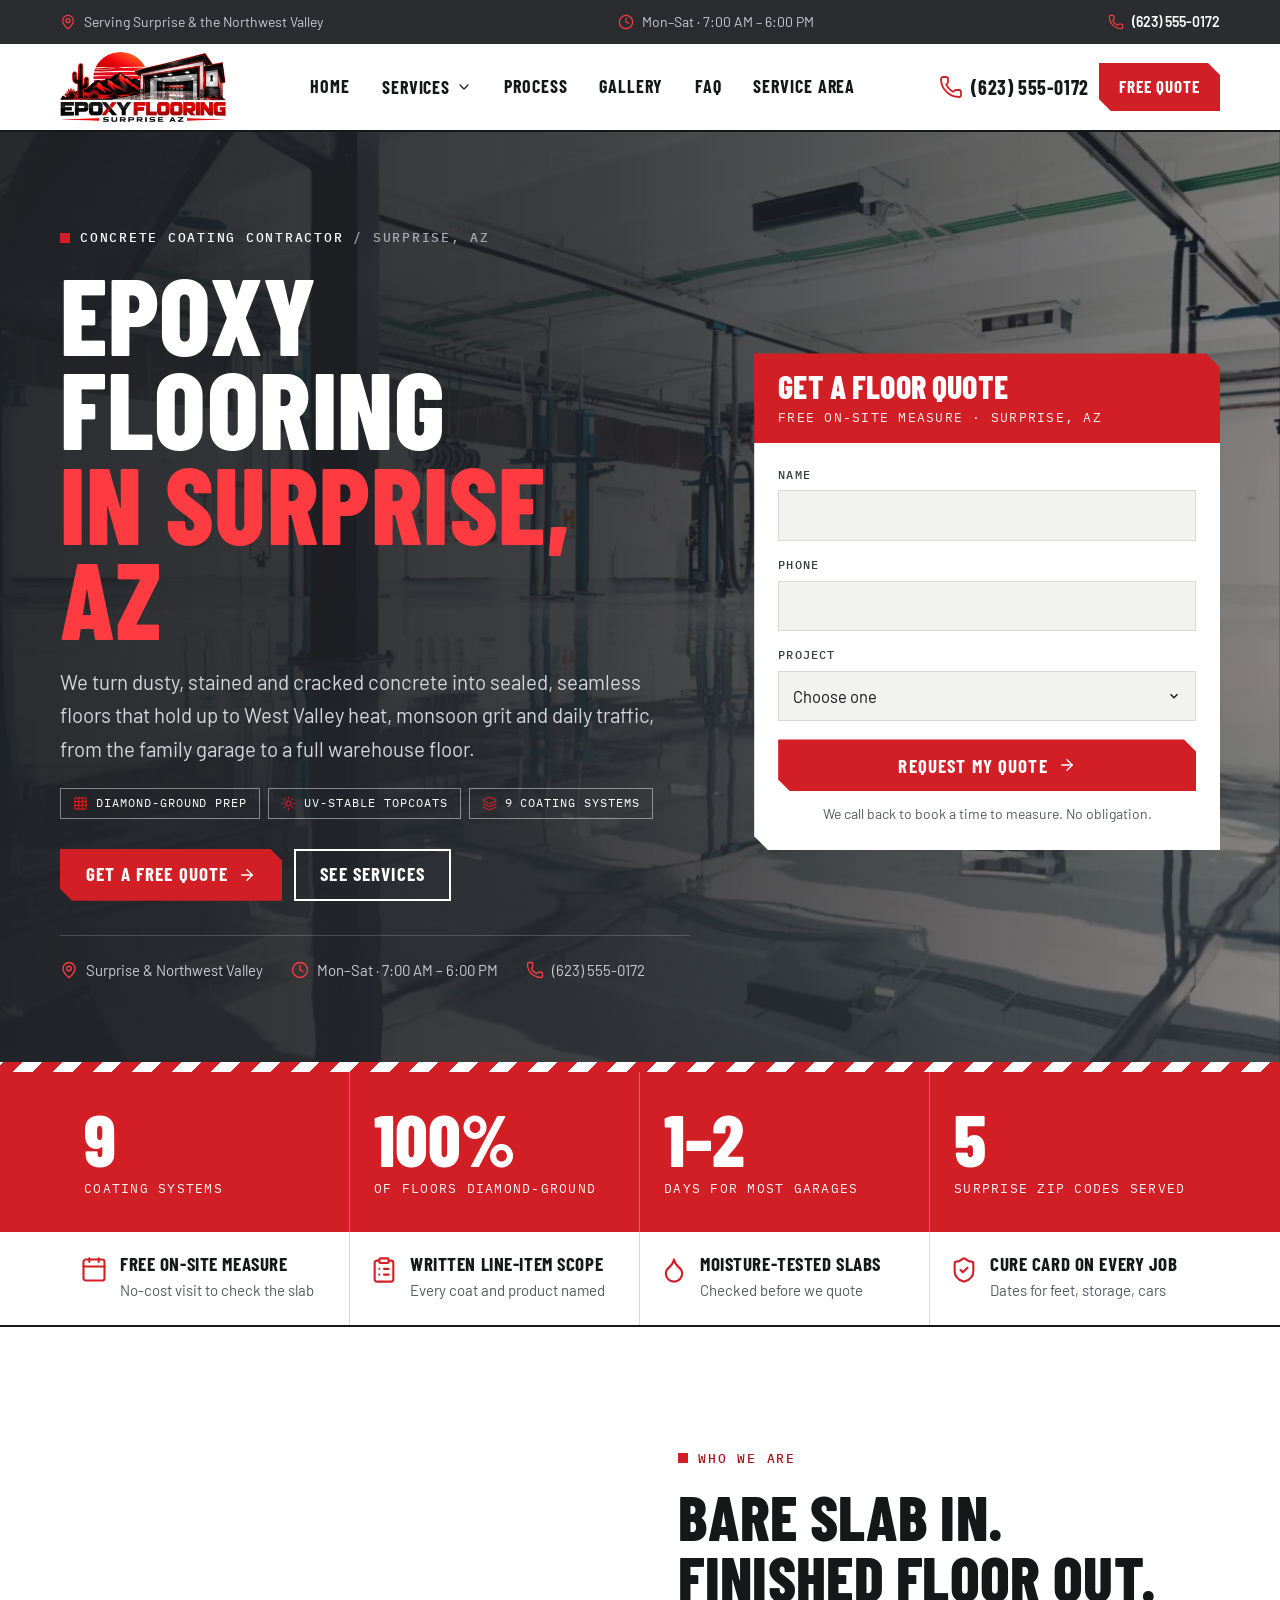
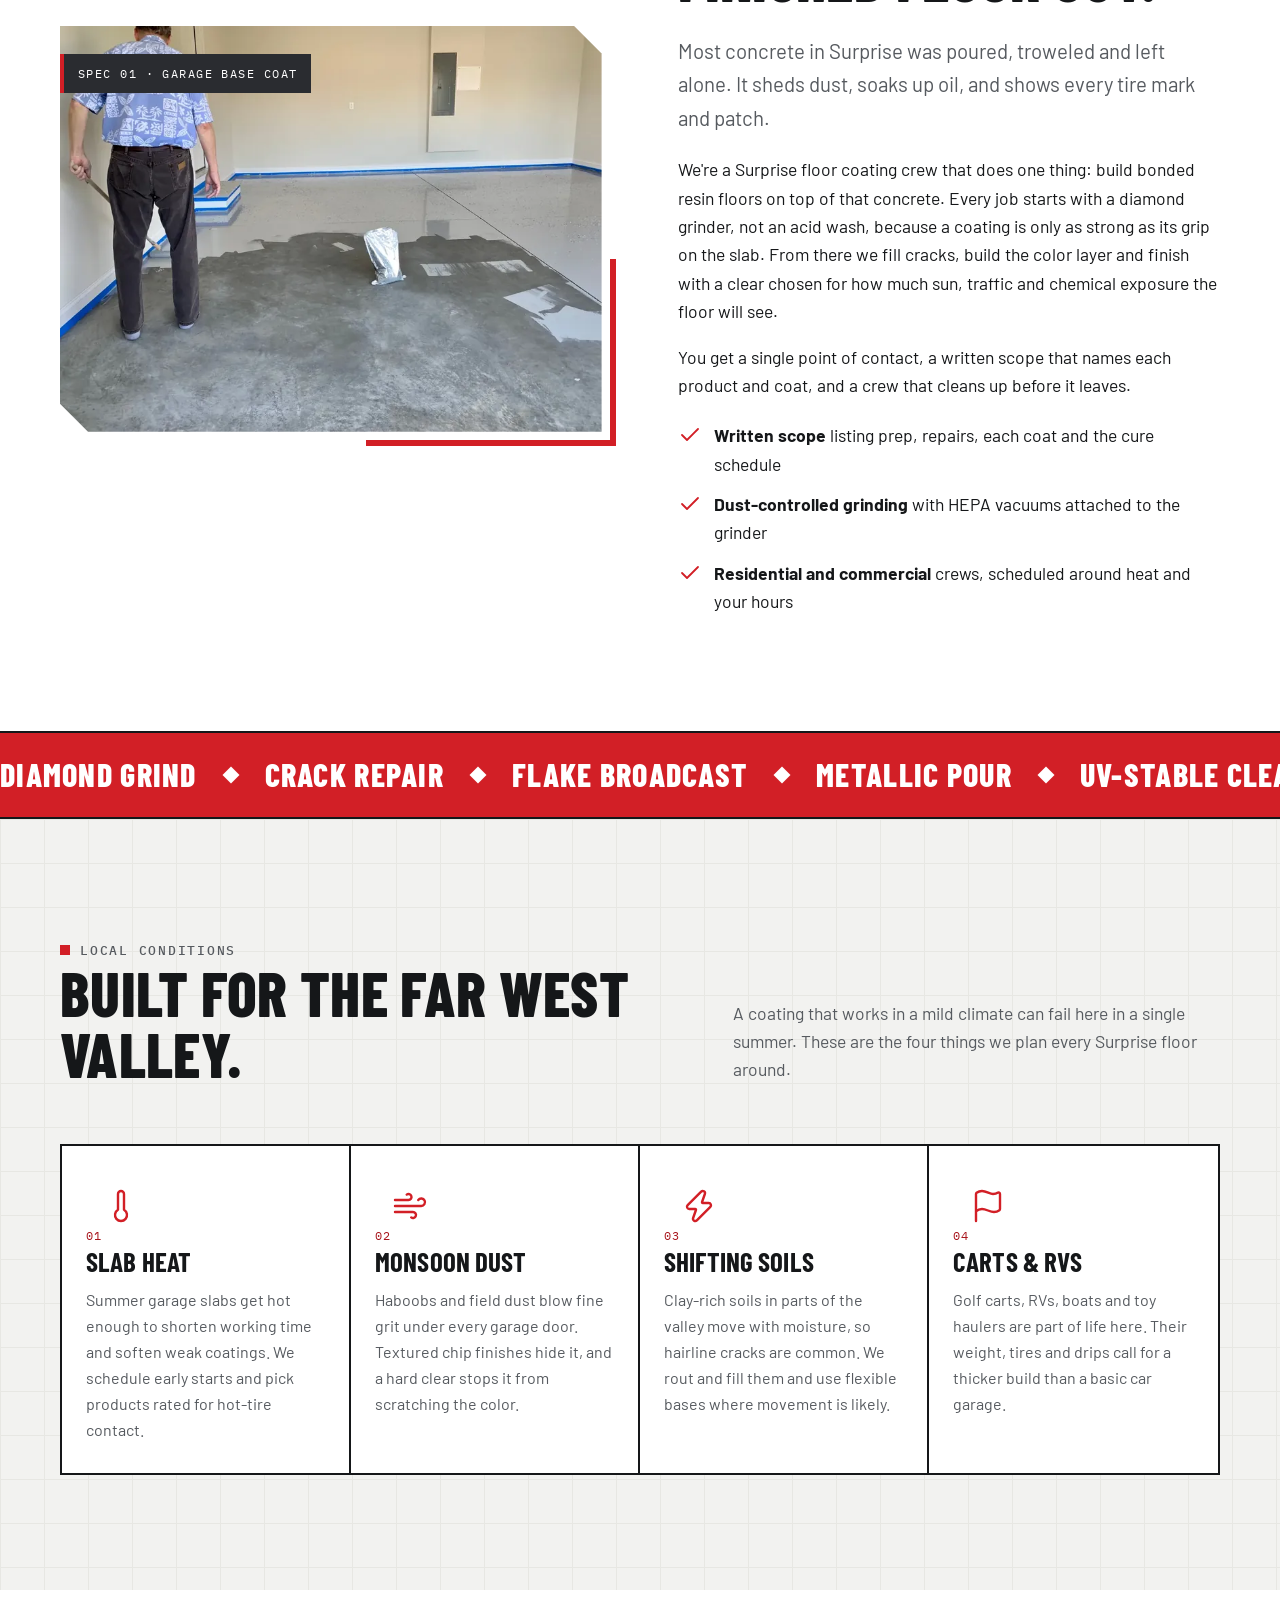
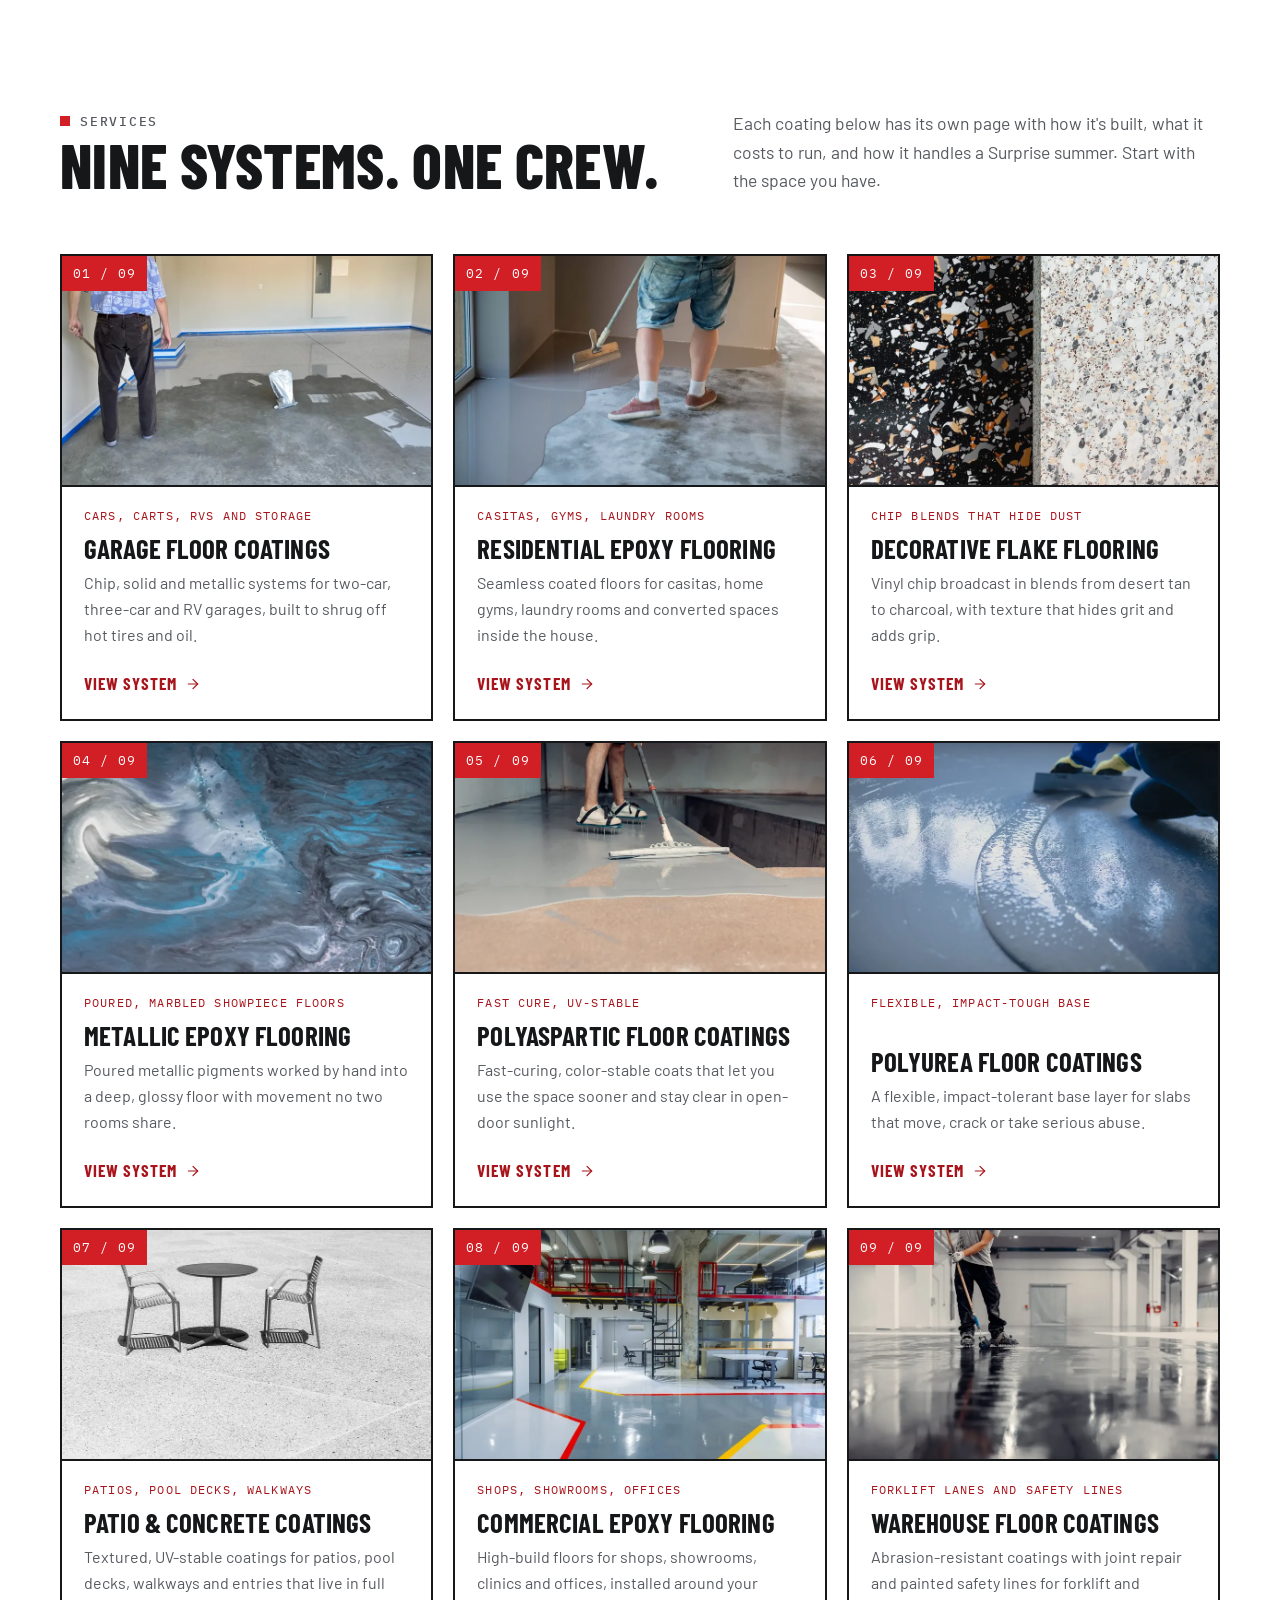
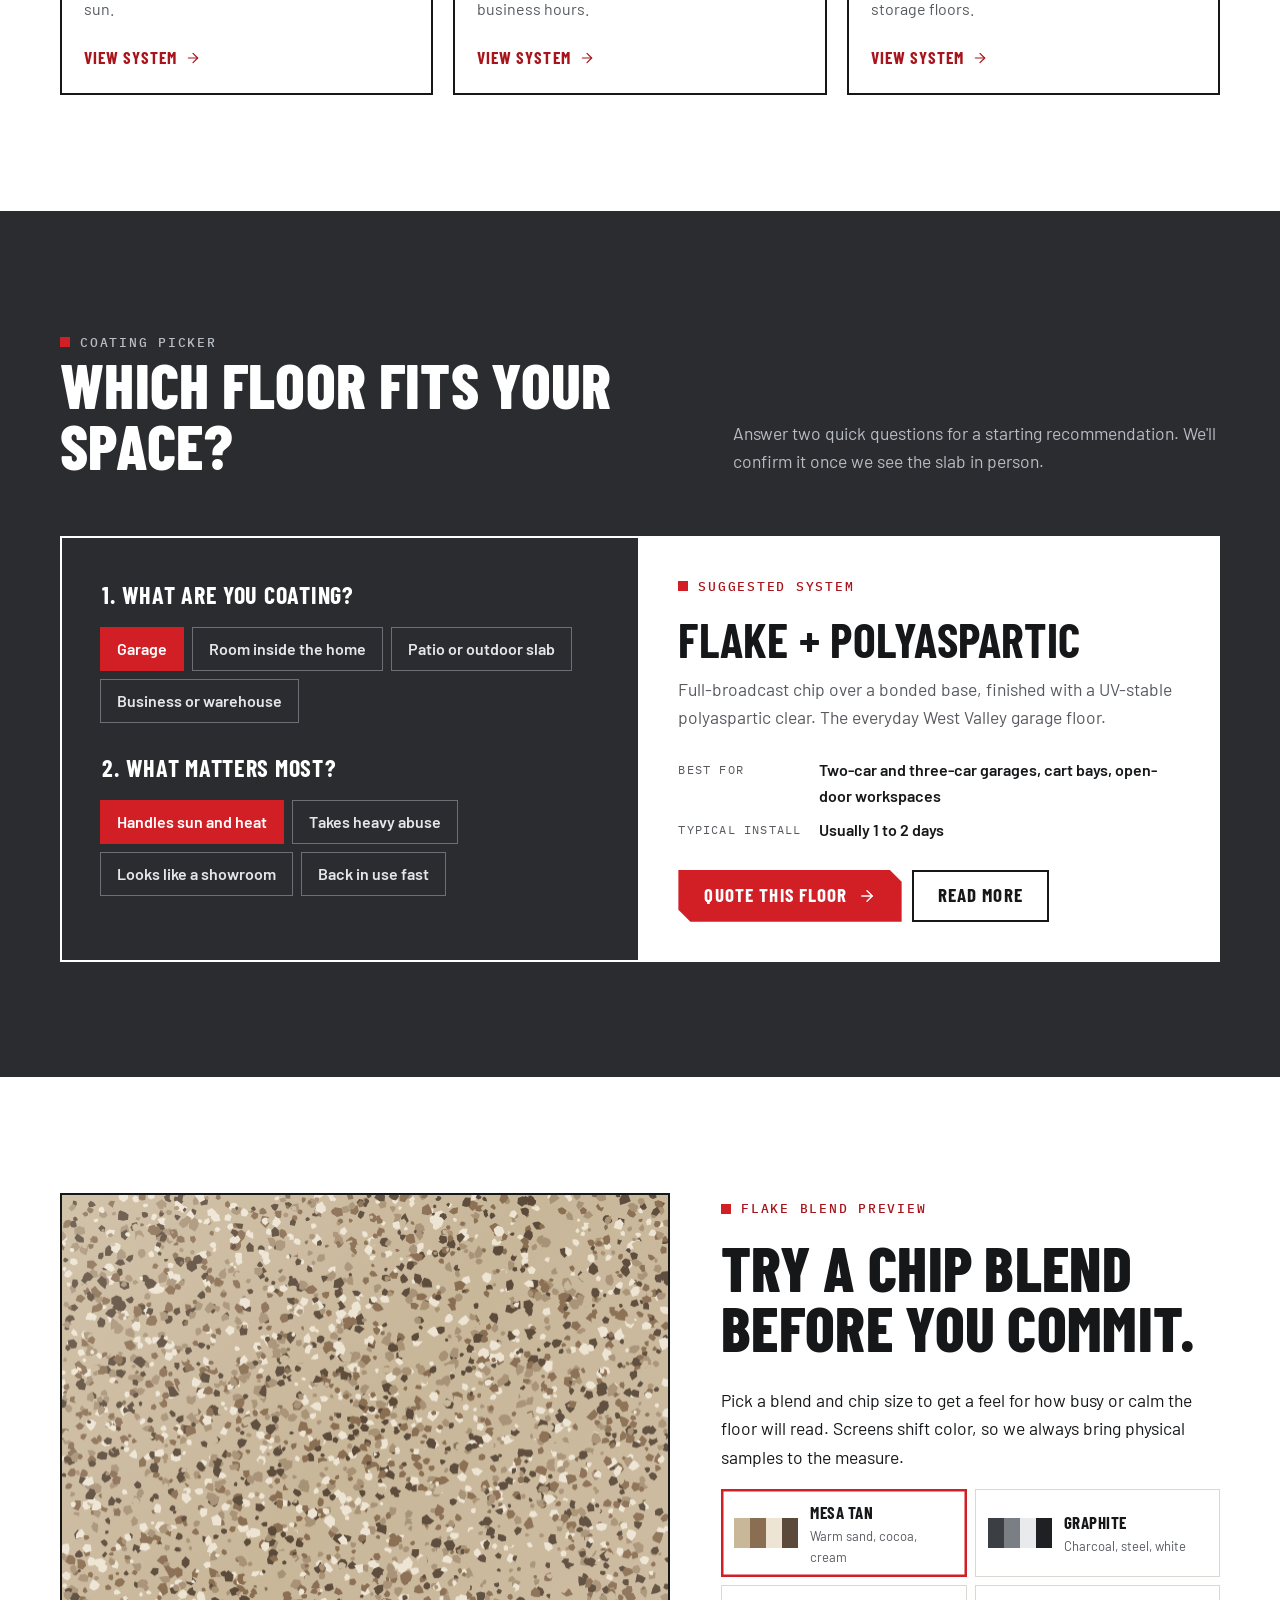
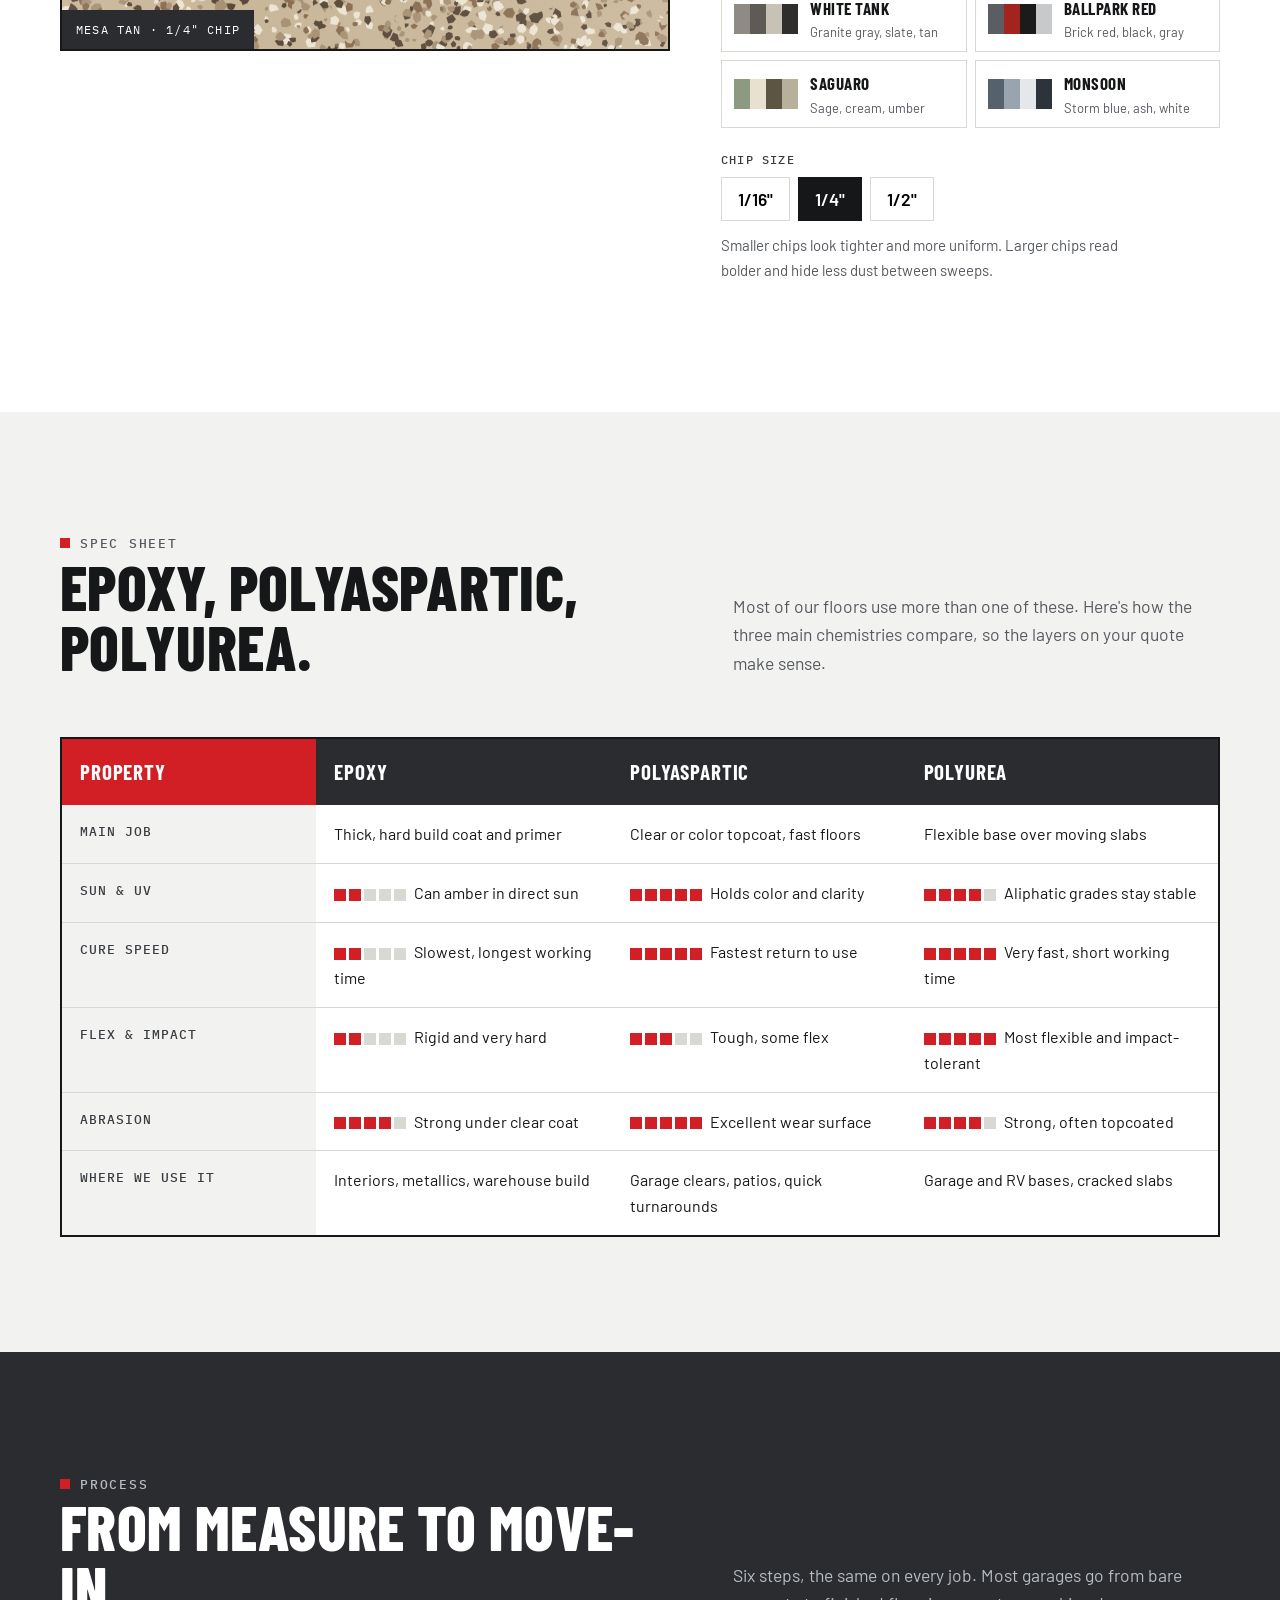
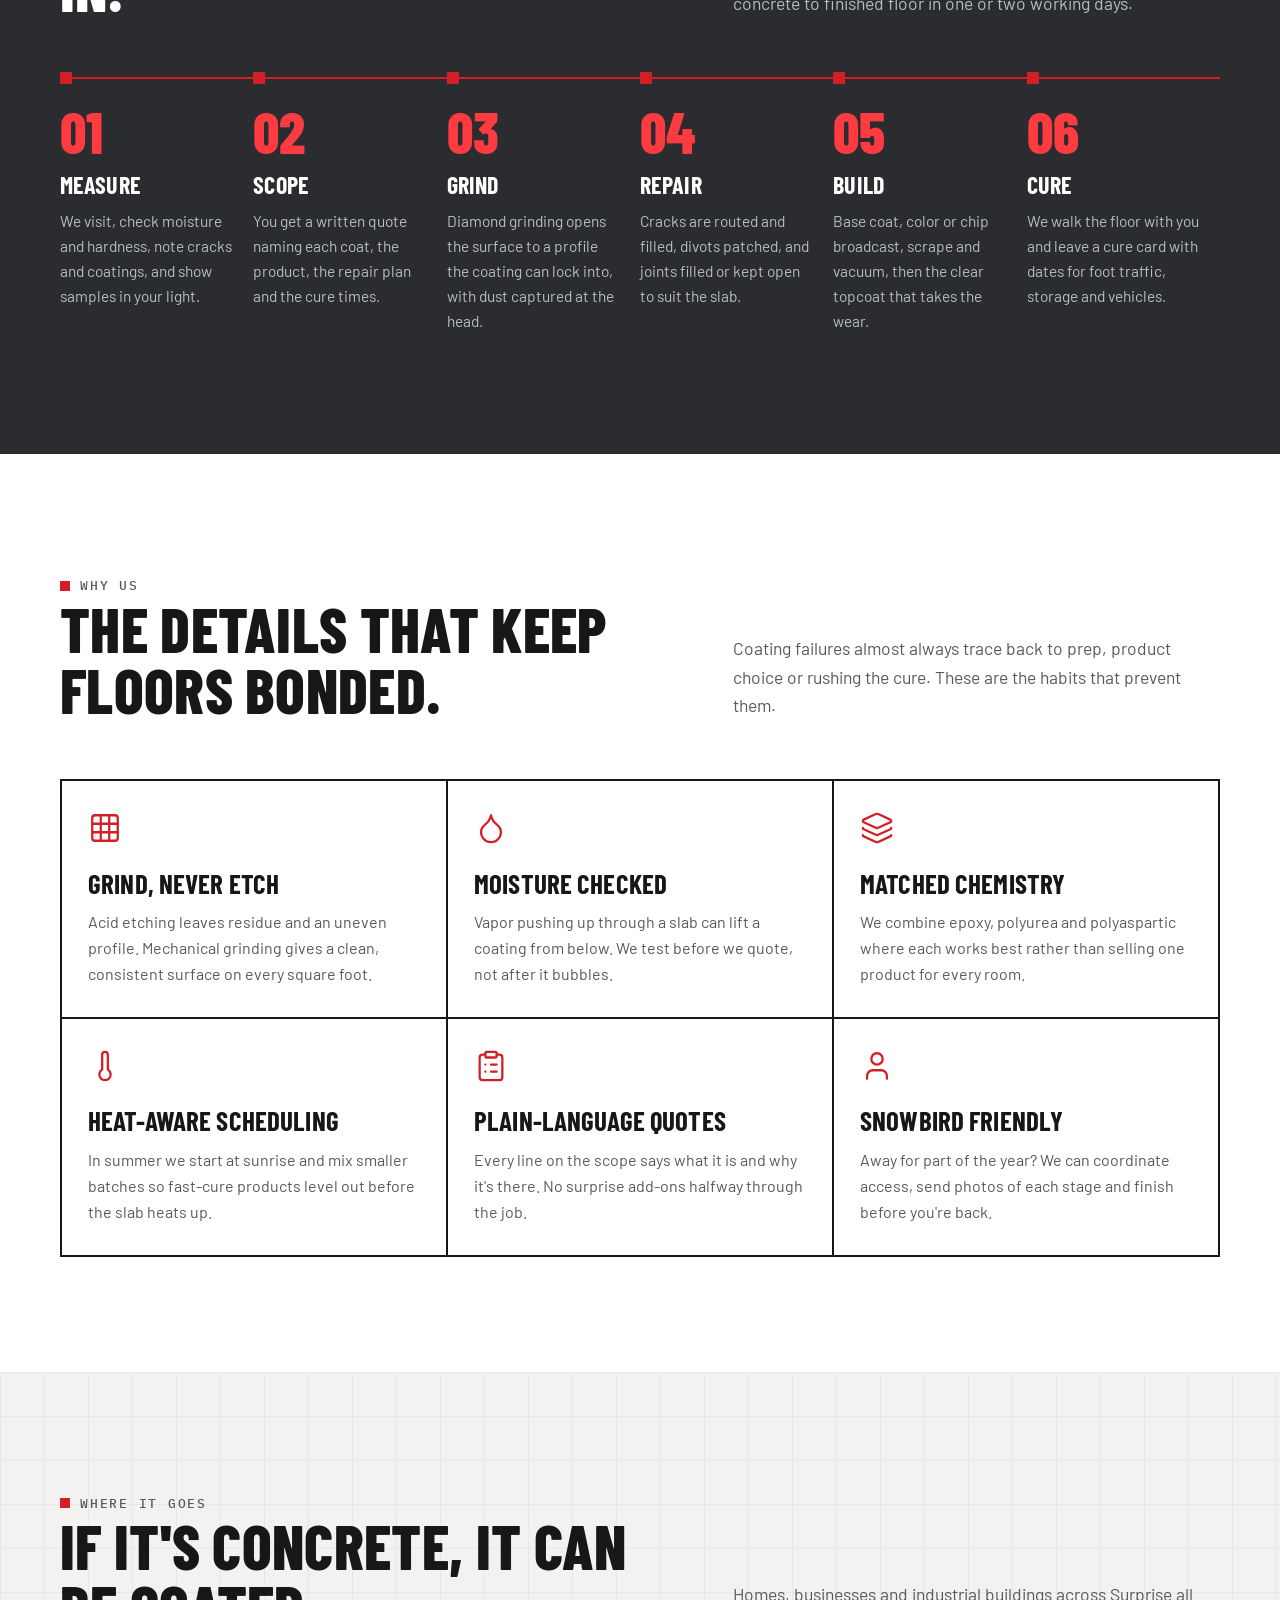
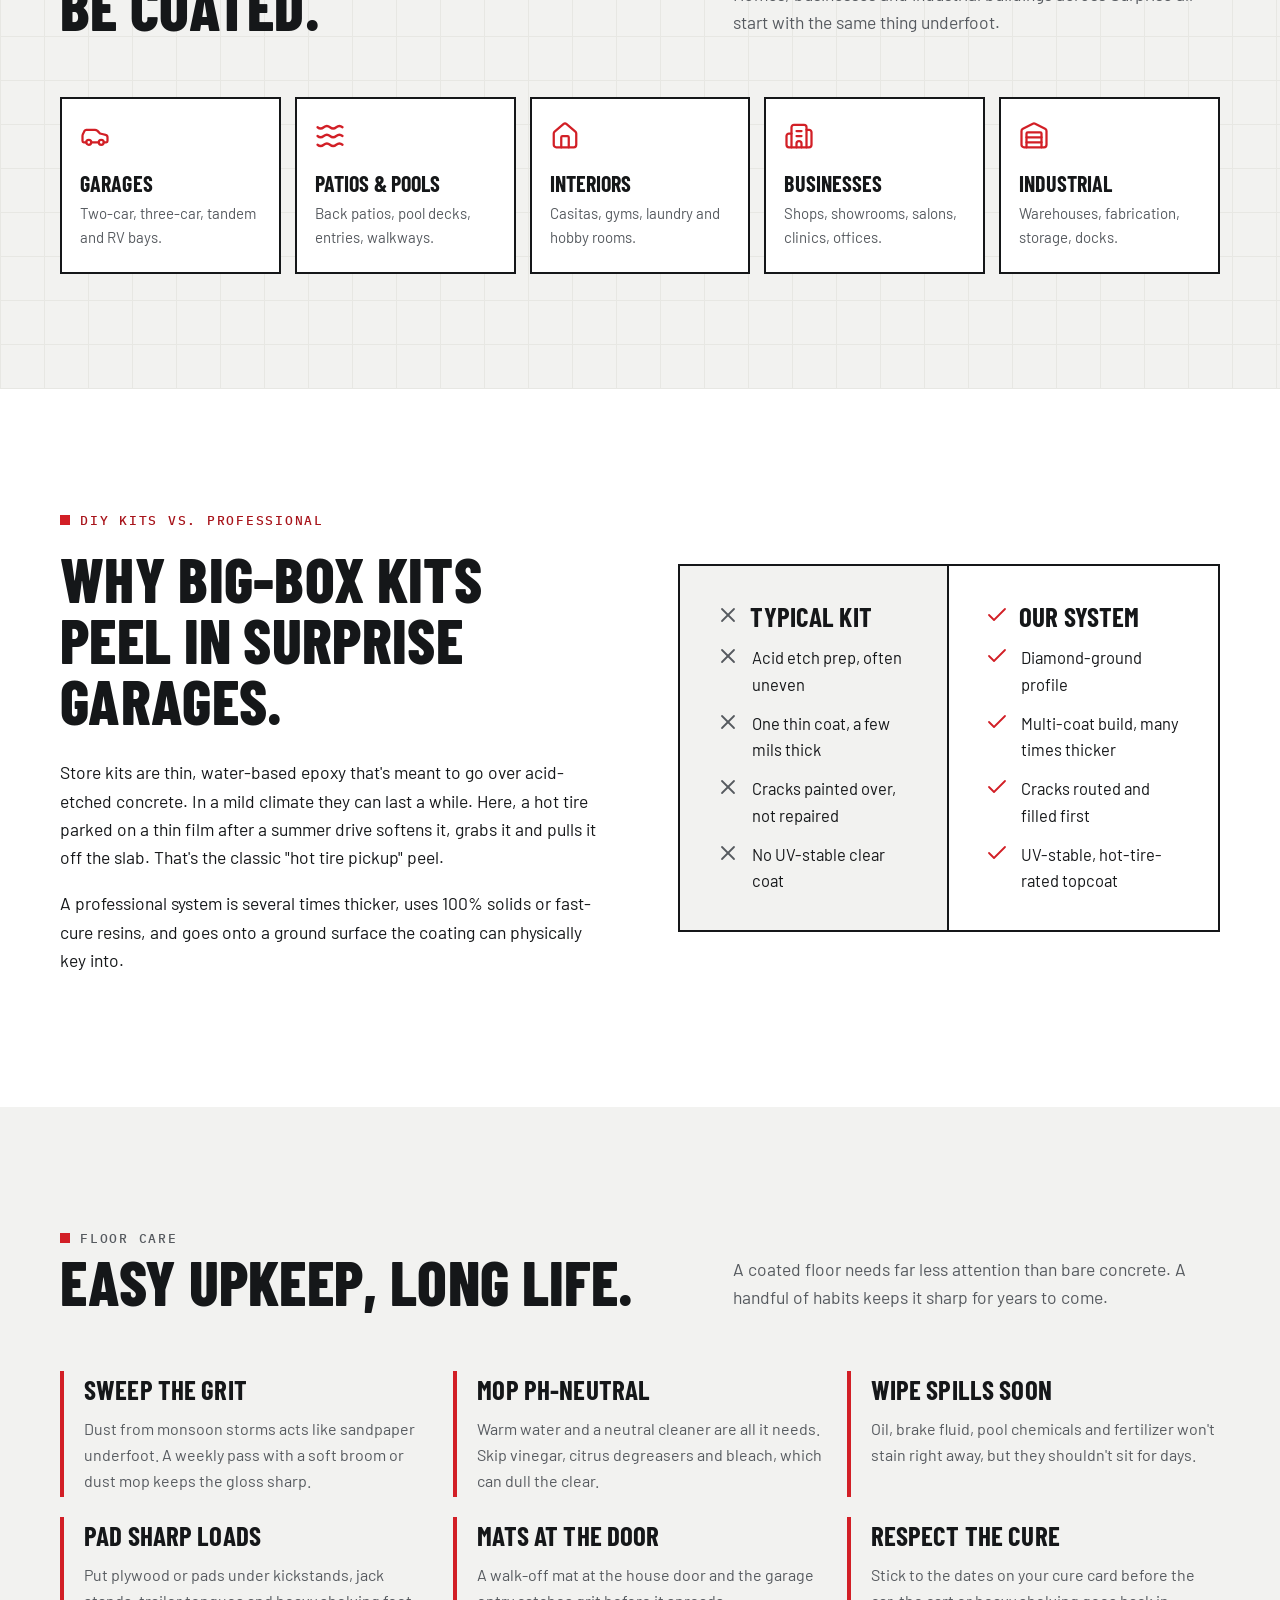
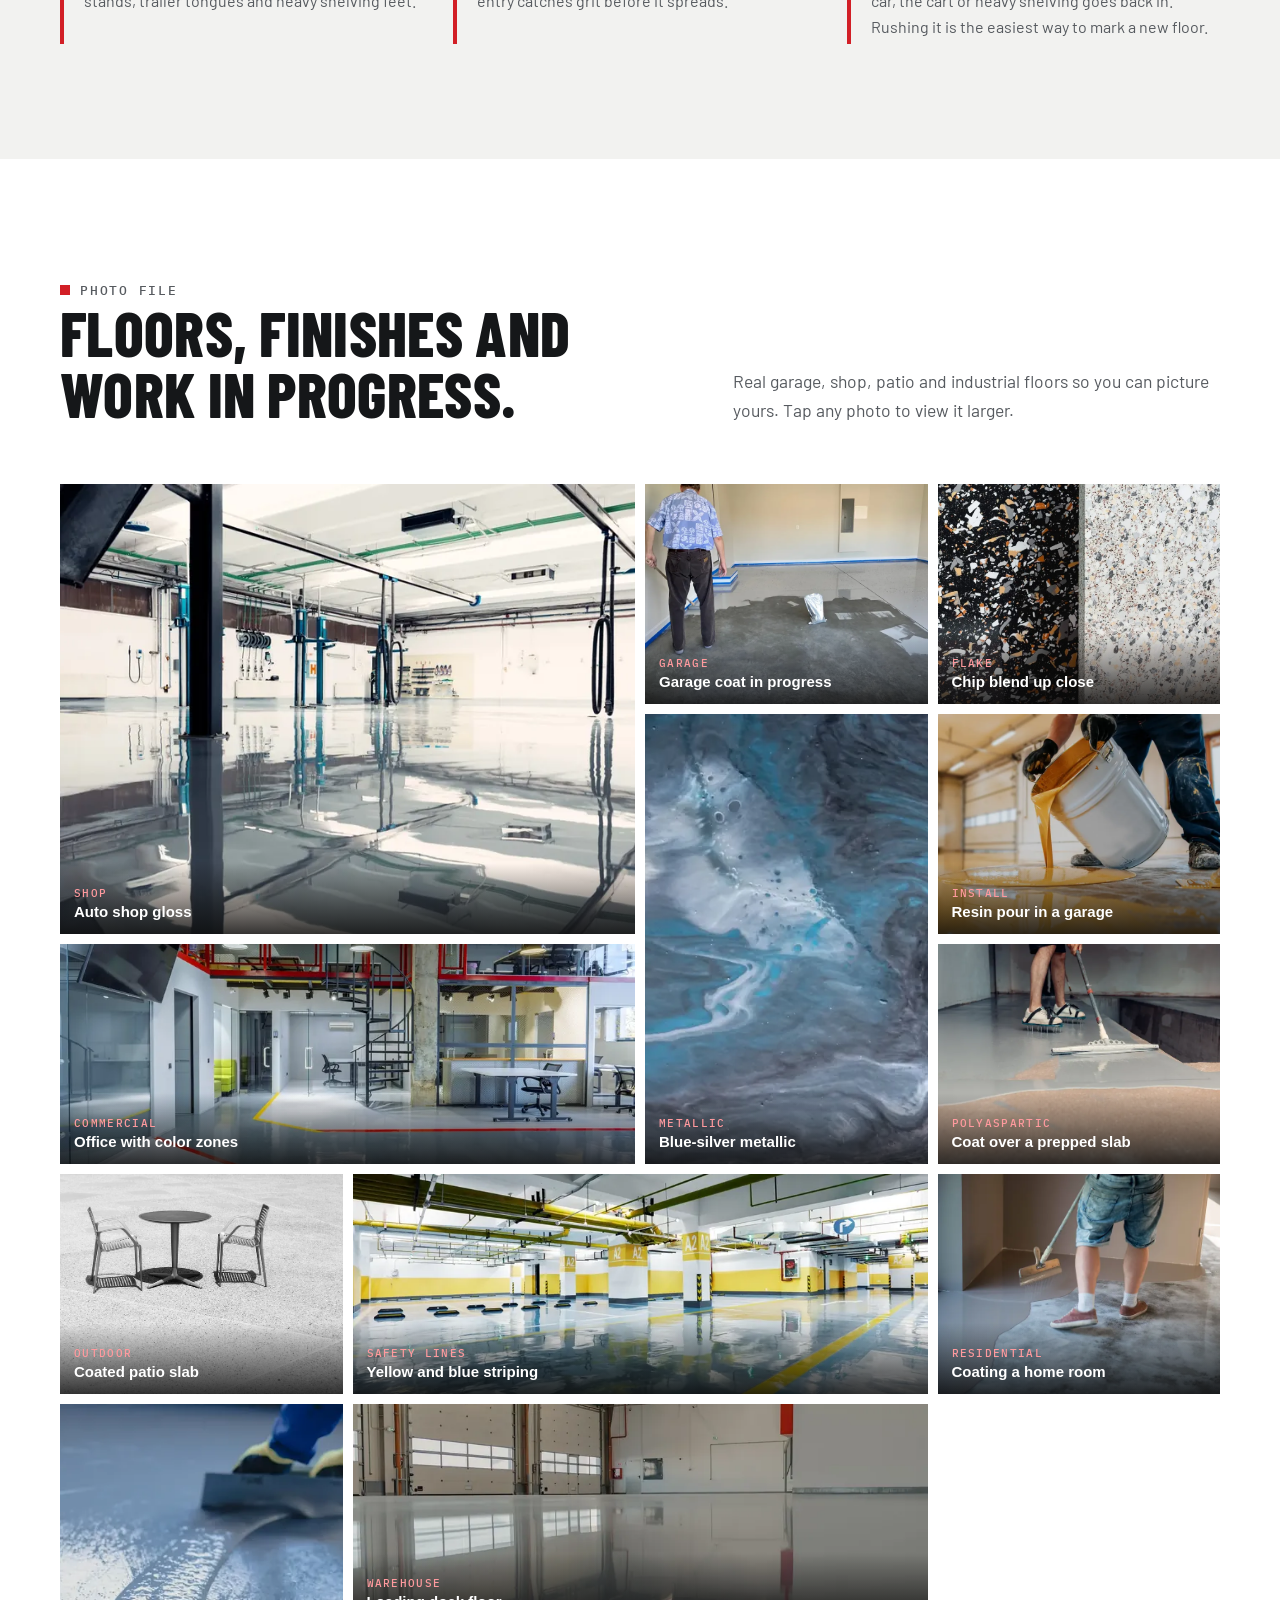
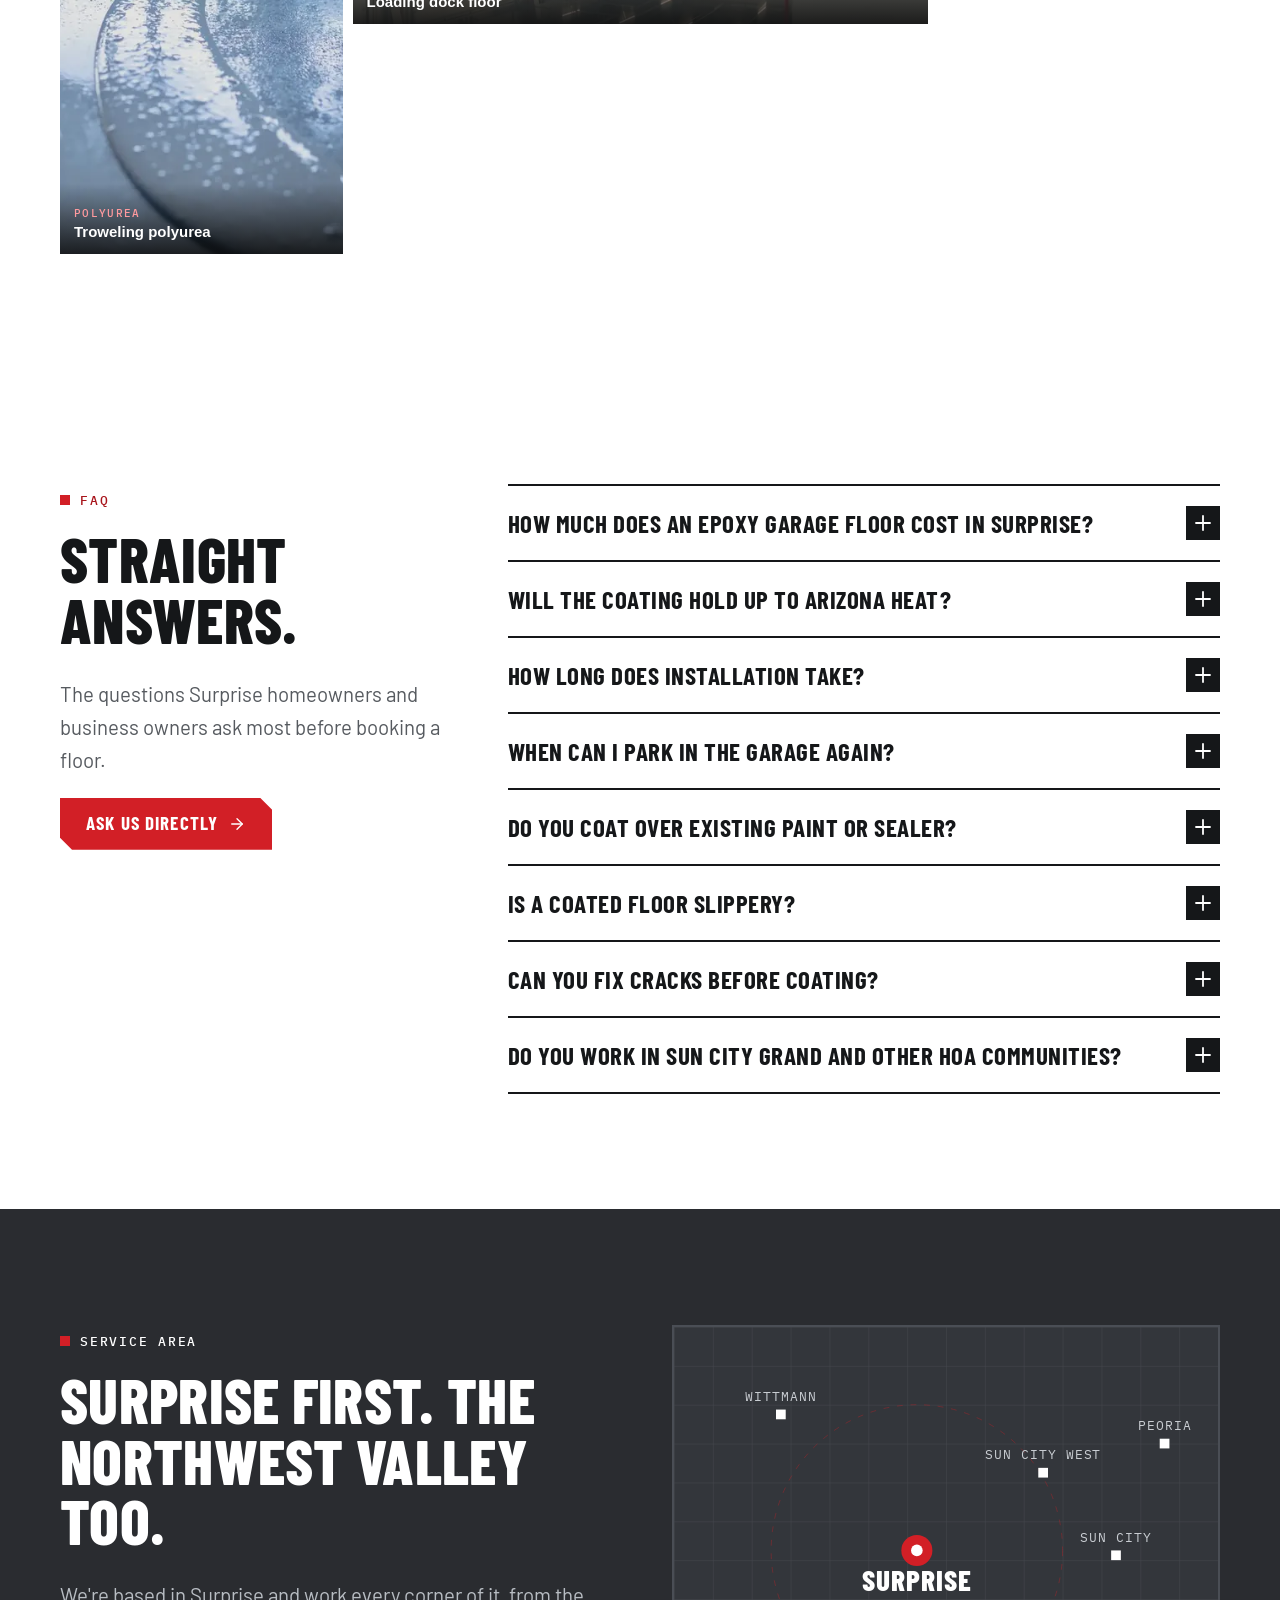
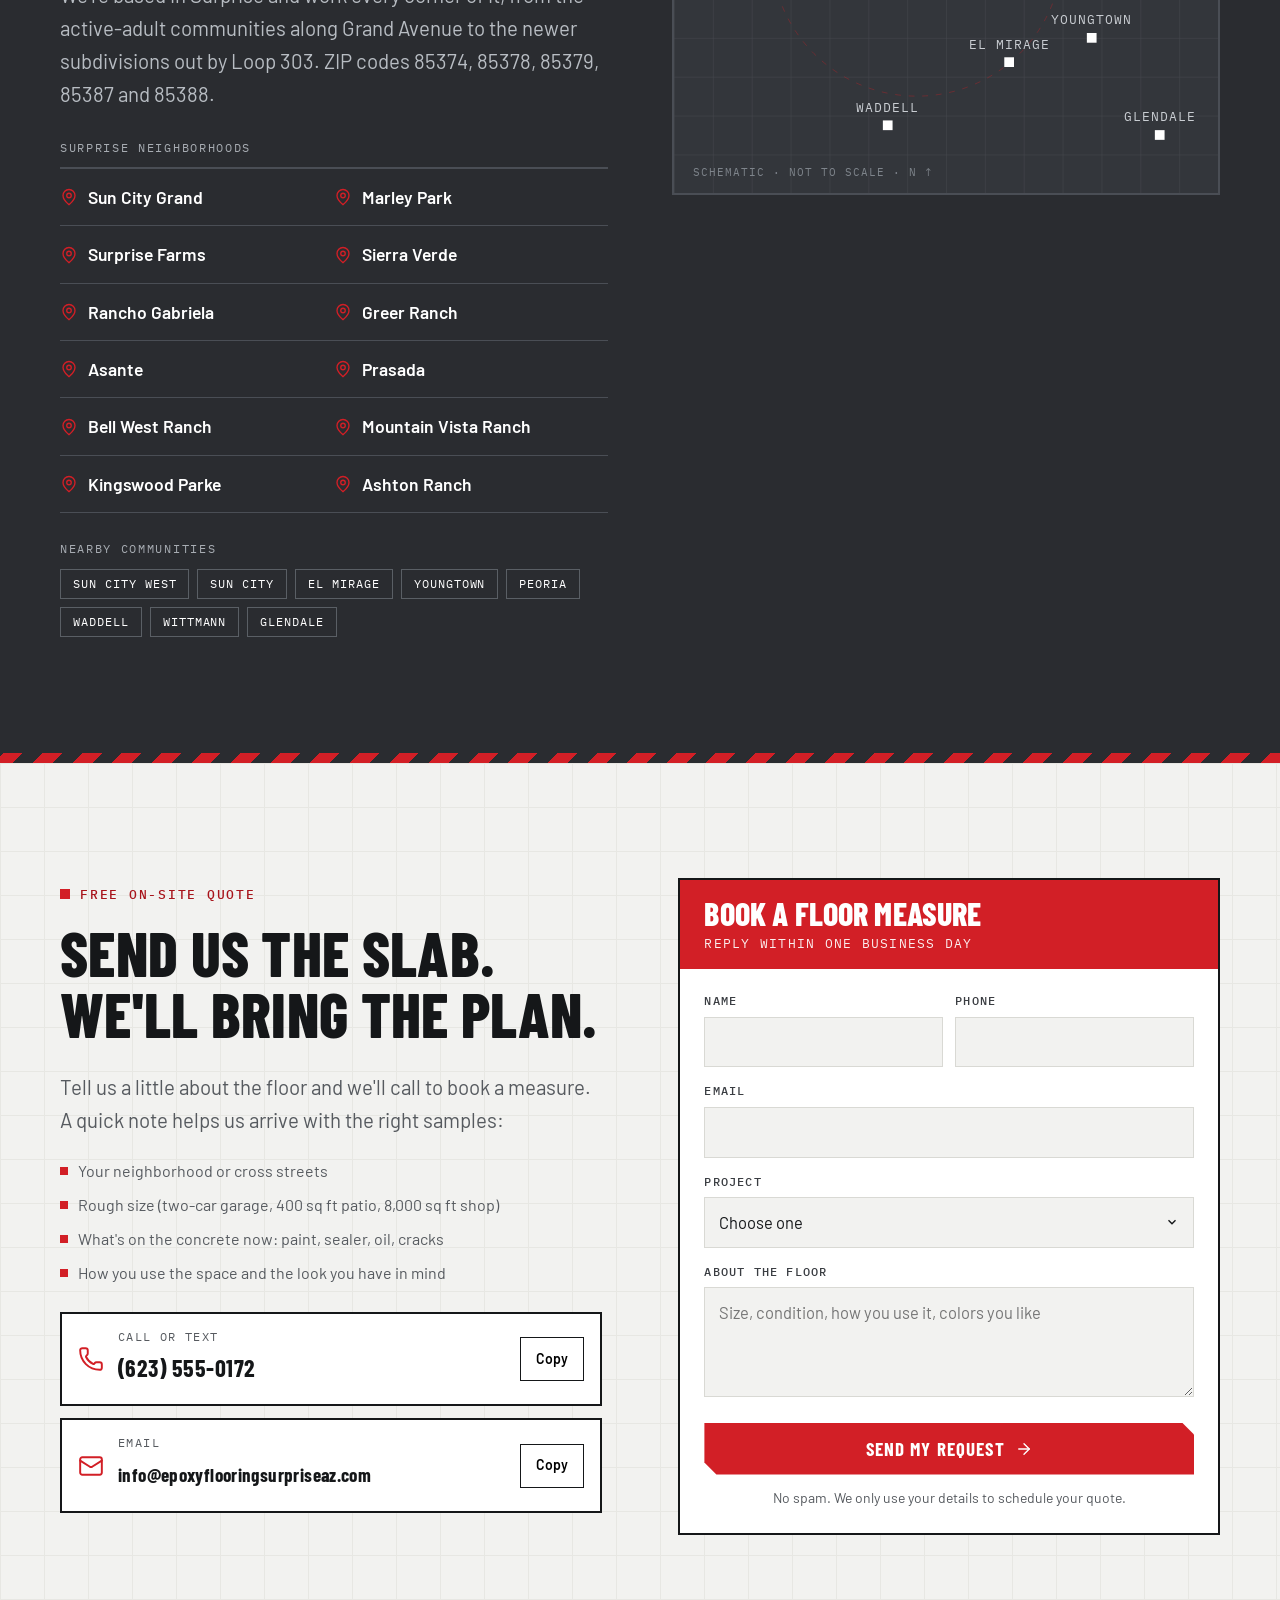
==== commit 20526ff9: "Add motion design Hero entrance sequence, caution-tape stripe, count-up stats, staggered reveals, pr" ====
--- a/index.html
+++ b/index.html
@@ -22,7 +22,7 @@
 <link rel="apple-touch-icon" href="/assets/apple-touch-icon.png?v=65c0d1e7">
 <link rel="manifest" href="/site.webmanifest?v=76a38743">
 <link rel="preconnect" href="https://fonts.googleapis.com"><link rel="preconnect" href="https://fonts.gstatic.com" crossorigin><link rel="stylesheet" href="https://fonts.googleapis.com/css2?family=Barlow+Condensed:wght@600;700;800&family=Barlow:wght@400;500;600;700&family=IBM+Plex+Mono:wght@500&display=swap">
-<link rel="stylesheet" href="/assets/site.css?v=73f95e31">
+<link rel="stylesheet" href="/assets/site.css?v=b87a10c4">
 <script type="application/ld+json">[{"@context": "https://schema.org", "@type": "ImageGallery", "name": "Epoxy Flooring Surprise AZ floor coating gallery", "url": "https://epoxyflooringsurpriseaz.com/", "associatedMedia": [{"@type": "ImageObject", "contentUrl": "https://epoxyflooringsurpriseaz.com/assets/photos/high-gloss-epoxy-auto-shop-surprise-az-1600.jpg", "thumbnailUrl": "https://epoxyflooringsurpriseaz.com/assets/photos/high-gloss-epoxy-auto-shop-surprise-az-800.jpg", "name": "Auto shop gloss", "description": "High-gloss light gray epoxy floor in an auto service shop with blue lifts", "encodingFormat": "image/jpeg", "width": 1600, "height": 1067}, {"@type": "ImageObject", "contentUrl": "https://epoxyflooringsurpriseaz.com/assets/photos/garage-floor-coating-installation-surprise-az-1600.jpg", "thumbnailUrl": "https://epoxyflooringsurpriseaz.com/assets/photos/garage-floor-coating-installation-surprise-az-800.jpg", "name": "Garage coat in progress", "description": "Homeowner watching a gray coating go down across a two-car garage slab", "encodingFormat": "image/jpeg", "width": 1600, "height": 1200}, {"@type": "ImageObject", "contentUrl": "https://epoxyflooringsurpriseaz.com/assets/photos/decorative-flake-floor-texture-surprise-az-1600.jpg", "thumbnailUrl": "https://epoxyflooringsurpriseaz.com/assets/photos/decorative-flake-floor-texture-surprise-az-800.jpg", "name": "Chip blend up close", "description": "Close-up of a black, white and gray decorative flake floor", "encodingFormat": "image/jpeg", "width": 1600, "height": 2404}, {"@type": "ImageObject", "contentUrl": "https://epoxyflooringsurpriseaz.com/assets/photos/metallic-epoxy-floor-swirl-surprise-az-1600.jpg", "thumbnailUrl": "https://epoxyflooringsurpriseaz.com/assets/photos/metallic-epoxy-floor-swirl-surprise-az-800.jpg", "name": "Blue-silver metallic", "description": "Blue, silver and white swirls in a metallic epoxy floor finish", "encodingFormat": "image/jpeg", "width": 1600, "height": 1063}, {"@type": "ImageObject", "contentUrl": "https://epoxyflooringsurpriseaz.com/assets/photos/epoxy-resin-pour-garage-surprise-az-1600.jpg", "thumbnailUrl": "https://epoxyflooringsurpriseaz.com/assets/photos/epoxy-resin-pour-garage-surprise-az-800.jpg", "name": "Resin pour in a garage", "description": "Installer pouring amber epoxy resin from a pail onto a garage floor", "encodingFormat": "image/jpeg", "width": 1600, "height": 1088}, {"@type": "ImageObject", "contentUrl": "https://epoxyflooringsurpriseaz.com/assets/photos/commercial-epoxy-office-floor-surprise-az-1600.jpg", "thumbnailUrl": "https://epoxyflooringsurpriseaz.com/assets/photos/commercial-epoxy-office-floor-surprise-az-800.jpg", "name": "Office with color zones", "description": "Open office with a gray epoxy floor marked by red and yellow color-zone lines", "encodingFormat": "image/jpeg", "width": 1600, "height": 1067}, {"@type": "ImageObject", "contentUrl": "https://epoxyflooringsurpriseaz.com/assets/photos/polyaspartic-coating-prepared-slab-surprise-az-1600.jpg", "thumbnailUrl": "https://epoxyflooringsurpriseaz.com/assets/photos/polyaspartic-coating-prepared-slab-surprise-az-800.jpg", "name": "Coat over a prepped slab", "description": "Gray coating rolled over a prepared concrete slab next to a pit", "encodingFormat": "image/jpeg", "width": 1600, "height": 1067}, {"@type": "ImageObject", "contentUrl": "https://epoxyflooringsurpriseaz.com/assets/photos/patio-concrete-coating-surprise-az-1600.jpg", "thumbnailUrl": "https://epoxyflooringsurpriseaz.com/assets/photos/patio-concrete-coating-surprise-az-800.jpg", "name": "Coated patio slab", "description": "Bistro table and two chairs on a light coated concrete patio", "encodingFormat": "image/jpeg", "width": 1600, "height": 1067}, {"@type": "ImageObject", "contentUrl": "https://epoxyflooringsurpriseaz.com/assets/photos/floor-safety-striping-epoxy-surprise-az-1600.jpg", "thumbnailUrl": "https://epoxyflooringsurpriseaz.com/assets/photos/floor-safety-striping-epoxy-surprise-az-800.jpg", "name": "Yellow and blue striping", "description": "Coated parking deck with yellow lane striping and blue parking bays", "encodingFormat": "image/jpeg", "width": 1600, "height": 1112}, {"@type": "ImageObject", "contentUrl": "https://epoxyflooringsurpriseaz.com/assets/photos/self-leveling-floor-coating-home-surprise-az-1600.jpg", "thumbnailUrl": "https://epoxyflooringsurpriseaz.com/assets/photos/self-leveling-floor-coating-home-surprise-az-800.jpg", "name": "Coating a home room", "description": "Homeowner spreading a light gray self-leveling coating in a room by a window", "encodingFormat": "image/jpeg", "width": 1600, "height": 1068}, {"@type": "ImageObject", "contentUrl": "https://epoxyflooringsurpriseaz.com/assets/photos/polyurea-floor-coating-trowel-surprise-az-1600.jpg", "thumbnailUrl": "https://epoxyflooringsurpriseaz.com/assets/photos/polyurea-floor-coating-trowel-surprise-az-800.jpg", "name": "Troweling polyurea", "description": "Gloved hands troweling a gray polyurea coating across concrete", "encodingFormat": "image/jpeg", "width": 1600, "height": 1067}, {"@type": "ImageObject", "contentUrl": "https://epoxyflooringsurpriseaz.com/assets/photos/warehouse-epoxy-loading-dock-surprise-az-1600.jpg", "thumbnailUrl": "https://epoxyflooringsurpriseaz.com/assets/photos/warehouse-epoxy-loading-dock-surprise-az-800.jpg", "name": "Loading dock floor", "description": "Glossy warehouse floor in front of roll-up loading dock doors", "encodingFormat": "image/jpeg", "width": 1600, "height": 1067}]}, {"@context": "https://schema.org", "@type": "HomeAndConstructionBusiness", "name": "Epoxy Flooring Surprise AZ", "url": "https://epoxyflooringsurpriseaz.com/", "telephone": "(623) 555-0172", "email": "info@epoxyflooringsurpriseaz.com", "logo": "https://epoxyflooringsurpriseaz.com/assets/logo.png", "image": "https://epoxyflooringsurpriseaz.com/assets/photos/high-gloss-epoxy-auto-shop-surprise-az-1600.jpg", "address": {"@type": "PostalAddress", "addressLocality": "Surprise", "addressRegion": "AZ", "postalCode": "85374", "addressCountry": "US"}, "openingHours": "Mo-Sa 07:00-18:00", "areaServed": ["Surprise", "Sun City West", "Sun City", "El Mirage", "Youngtown", "Peoria", "Waddell", "Wittmann", "Glendale"], "makesOffer": [{"@type": "Offer", "itemOffered": {"@type": "Service", "name": "Garage Floor Coatings", "url": "https://epoxyflooringsurpriseaz.com/garage-floor-coatings/"}}, {"@type": "Offer", "itemOffered": {"@type": "Service", "name": "Residential Epoxy Flooring", "url": "https://epoxyflooringsurpriseaz.com/residential-epoxy-flooring/"}}, {"@type": "Offer", "itemOffered": {"@type": "Service", "name": "Decorative Flake Flooring", "url": "https://epoxyflooringsurpriseaz.com/decorative-flake-flooring/"}}, {"@type": "Offer", "itemOffered": {"@type": "Service", "name": "Metallic Epoxy Flooring", "url": "https://epoxyflooringsurpriseaz.com/metallic-epoxy-flooring/"}}, {"@type": "Offer", "itemOffered": {"@type": "Service", "name": "Polyaspartic Floor Coatings", "url": "https://epoxyflooringsurpriseaz.com/polyaspartic-floor-coatings/"}}, {"@type": "Offer", "itemOffered": {"@type": "Service", "name": "Polyurea Floor Coatings", "url": "https://epoxyflooringsurpriseaz.com/polyurea-floor-coatings/"}}, {"@type": "Offer", "itemOffered": {"@type": "Service", "name": "Patio & Concrete Coatings", "url": "https://epoxyflooringsurpriseaz.com/patio-concrete-coatings/"}}, {"@type": "Offer", "itemOffered": {"@type": "Service", "name": "Commercial Epoxy Flooring", "url": "https://epoxyflooringsurpriseaz.com/commercial-epoxy-flooring/"}}, {"@type": "Offer", "itemOffered": {"@type": "Service", "name": "Warehouse Floor Coatings", "url": "https://epoxyflooringsurpriseaz.com/warehouse-floor-coatings/"}}]}, {"@context": "https://schema.org", "@type": "FAQPage", "mainEntity": [{"@type": "Question", "name": "How much does an epoxy garage floor cost in Surprise?", "acceptedAnswer": {"@type": "Answer", "text": "It depends on square footage, the condition of the concrete, how much crack repair is needed and which system you choose. A chip floor with a polyaspartic clear costs more than a single solid coat but lasts far longer. We measure in person and give you a written, line-item quote before any work starts."}}, {"@type": "Question", "name": "Will the coating hold up to Arizona heat?", "acceptedAnswer": {"@type": "Answer", "text": "Yes, when it's the right system. We use hot-tire-rated base coats and UV-stable polyaspartic or aliphatic clears for garages and patios, and we install during the cooler part of the day in summer so the products level and bond properly."}}, {"@type": "Question", "name": "How long does installation take?", "acceptedAnswer": {"@type": "Answer", "text": "Most residential garages take one to two days. Larger homes, metallic floors and commercial spaces take longer, and we phase big jobs so part of the building stays usable."}}, {"@type": "Question", "name": "When can I park in the garage again?", "acceptedAnswer": {"@type": "Answer", "text": "Fast-cure systems often allow light foot traffic the same evening and vehicles within a few days. Epoxy-based systems need longer. Your cure card lists the exact dates for your products and the temperature on install day."}}, {"@type": "Question", "name": "Do you coat over existing paint or sealer?", "acceptedAnswer": {"@type": "Answer", "text": "No. We grind off old paint, sealer and failing coatings so the new system bonds to clean concrete. Coating over a weak layer only moves the failure point."}}, {"@type": "Question", "name": "Is a coated floor slippery?", "acceptedAnswer": {"@type": "Answer", "text": "Chip floors have a natural texture. For smoother floors, patios and areas near doors, we add a fine anti-slip aggregate to the clear coat."}}, {"@type": "Question", "name": "Can you fix cracks before coating?", "acceptedAnswer": {"@type": "Answer", "text": "Yes. Cracks are cut open, cleaned and filled with a rigid or flexible repair material, then ground flush. Moving cracks may still telegraph through over time, and we'll tell you up front if a crack looks active."}}, {"@type": "Question", "name": "Do you work in Sun City Grand and other HOA communities?", "acceptedAnswer": {"@type": "Answer", "text": "Yes. We regularly work in active-adult and HOA neighborhoods in Surprise and can schedule around community rules for contractor hours and parking."}}]}]</script>
 </head>
 <body>
@@ -32,7 +32,7 @@
   <span class="tb-hide"><svg class="ico" viewBox="0 0 24 24" aria-hidden="true"><circle cx="12" cy="12" r="10"/> <path d="M12 6v6l4 2"/></svg>Mon–Sat · 7:00 AM – 6:00 PM</span>
   <span><svg class="ico" viewBox="0 0 24 24" aria-hidden="true"><path d="M13.832 16.568a1 1 0 0 0 1.213-.303l.355-.465A2 2 0 0 1 17 15h3a2 2 0 0 1 2 2v3a2 2 0 0 1-2 2A18 18 0 0 1 2 4a2 2 0 0 1 2-2h3a2 2 0 0 1 2 2v3a2 2 0 0 1-.8 1.6l-.468.351a1 1 0 0 0-.292 1.233 14 14 0 0 0 6.392 6.384"/></svg><a href="tel:+16235550172">(623) 555-0172</a></span>
 </div></div>
-<header class="nav" id="nav"><div class="wrap">
+<header class="nav" id="nav"><div class="progress" aria-hidden="true"><span id="progress"></span></div><div class="wrap">
   <a class="brand" href="/" aria-label="Epoxy Flooring Surprise AZ home"><picture><source type="image/webp" srcset="/assets/logo.webp?v=64df527d"><img src="/assets/logo.png?v=4b8cae17" width="304" height="128" alt="Epoxy Flooring Surprise AZ logo"></picture></a>
   <nav aria-label="Main">
     <ul class="menu">
@@ -87,10 +87,10 @@
   </div>
 </section>
 <section class="redband stats" aria-label="At a glance"><div class="wrap">
-  <div class="stat"><b>9</b><span>Coating systems</span></div>
-  <div class="stat"><b>100%</b><span>Of floors diamond-ground</span></div>
+  <div class="stat"><b data-count="9">9</b><span>Coating systems</span></div>
+  <div class="stat"><b data-count="100" data-suffix="%">100%</b><span>Of floors diamond-ground</span></div>
   <div class="stat"><b>1–2</b><span>Days for most garages</span></div>
-  <div class="stat"><b>5</b><span>Surprise ZIP codes served</span></div>
+  <div class="stat"><b data-count="5">5</b><span>Surprise ZIP codes served</span></div>
 </div></section><section class="trust" aria-label="Our commitments"><div class="wrap"><ul><li><svg class="ico" viewBox="0 0 24 24" aria-hidden="true"><path d="M8 2v3"/> <path d="M16 2v3"/> <rect x="3" y="3" width="18" height="18" rx="2"/> <path d="M3 9h18"/></svg><span><b>Free on-site measure</b><small>No-cost visit to check the slab</small></span></li><li><svg class="ico" viewBox="0 0 24 24" aria-hidden="true"><rect width="8" height="4" x="8" y="2" rx="1" ry="1"/> <path d="M16 4h2a2 2 0 0 1 2 2v14a2 2 0 0 1-2 2H6a2 2 0 0 1-2-2V6a2 2 0 0 1 2-2h2"/> <path d="M12 11h4"/> <path d="M12 16h4"/> <path d="M8 11h.01"/> <path d="M8 16h.01"/></svg><span><b>Written line-item scope</b><small>Every coat and product named</small></span></li><li><svg class="ico" viewBox="0 0 24 24" aria-hidden="true"><path d="M12 22a7 7 0 0 0 7-7c0-2-1-3.9-3-5.5s-3.5-4-4-6.5c-.5 2.5-2 4.9-4 6.5C6 11.1 5 13 5 15a7 7 0 0 0 7 7z"/></svg><span><b>Moisture-tested slabs</b><small>Checked before we quote</small></span></li><li><svg class="ico" viewBox="0 0 24 24" aria-hidden="true"><path d="M20 13c0 5-3.5 7.5-7.66 8.95a1 1 0 0 1-.67-.01C7.5 20.5 4 18 4 13V6a1 1 0 0 1 1-1c2 0 4.5-1.2 6.24-2.72a1.17 1.17 0 0 1 1.52 0C14.51 3.81 17 5 19 5a1 1 0 0 1 1 1z"/> <path d="m9 12 2 2 4-4"/></svg><span><b>Cure card on every job</b><small>Dates for feet, storage, cars</small></span></li></ul></div></section>
 <section id="about"><div class="wrap split">
   <div class="framed rv"><picture><source type="image/webp" srcset="/assets/photos/garage-floor-coating-installation-surprise-az-800.webp 800w, /assets/photos/garage-floor-coating-installation-surprise-az-1600.webp 1600w" sizes="(max-width: 980px) 100vw, 50vw"><img src="/assets/photos/garage-floor-coating-installation-surprise-az-800.jpg" srcset="/assets/photos/garage-floor-coating-installation-surprise-az-800.jpg 800w, /assets/photos/garage-floor-coating-installation-surprise-az-1600.jpg 1600w" sizes="(max-width: 980px) 100vw, 50vw" width="800" height="600" alt="Homeowner watching a gray coating go down across a two-car garage slab" loading="lazy" decoding="async"></picture><span class="plate">Spec 01 · Garage base coat</span></div>
@@ -106,7 +106,7 @@
       <li><svg class="ico" viewBox="0 0 24 24" aria-hidden="true"><path d="M20 6 9 17l-5-5"/></svg><span><b>Residential and commercial</b> crews, scheduled around heat and your hours</span></li>
     </ul>
   </div>
-</div></section>
+</div></section><div class="ticker" aria-label="Diamond grind, Crack repair, Flake broadcast, Metallic pour, UV-stable clear, Safety striping, Moisture tested, Cure card"><div class="ticker-track" aria-hidden="true"><span>Diamond grind</span><i aria-hidden="true"></i><span>Crack repair</span><i aria-hidden="true"></i><span>Flake broadcast</span><i aria-hidden="true"></i><span>Metallic pour</span><i aria-hidden="true"></i><span>UV-stable clear</span><i aria-hidden="true"></i><span>Safety striping</span><i aria-hidden="true"></i><span>Moisture tested</span><i aria-hidden="true"></i><span>Cure card</span><i aria-hidden="true"></i><span>Diamond grind</span><i aria-hidden="true"></i><span>Crack repair</span><i aria-hidden="true"></i><span>Flake broadcast</span><i aria-hidden="true"></i><span>Metallic pour</span><i aria-hidden="true"></i><span>UV-stable clear</span><i aria-hidden="true"></i><span>Safety striping</span><i aria-hidden="true"></i><span>Moisture tested</span><i aria-hidden="true"></i><span>Cure card</span><i aria-hidden="true"></i></div></div>
 <section class="grid-bg" id="conditions"><div class="wrap">
   <div class="sec-head rv"><div><p class="tag">Local conditions</p><h2>Built for the far West Valley.</h2></div><p>A coating that works in a mild climate can fail here in a single summer. These are the four things we plan every Surprise floor around.</p></div>
   <div class="cond rv">
@@ -311,6 +311,6 @@
   <div class="wrap foot-base"><span>© <span id="yr">2026</span> Epoxy Flooring Surprise AZ. All rights reserved.</span><span>Garage · Residential · Commercial · Industrial floor coatings</span></div>
 </footer>
 <div class="callbar"><a href="tel:+16235550172"><svg class="ico" viewBox="0 0 24 24" aria-hidden="true"><path d="M13.832 16.568a1 1 0 0 0 1.213-.303l.355-.465A2 2 0 0 1 17 15h3a2 2 0 0 1 2 2v3a2 2 0 0 1-2 2A18 18 0 0 1 2 4a2 2 0 0 1 2-2h3a2 2 0 0 1 2 2v3a2 2 0 0 1-.8 1.6l-.468.351a1 1 0 0 0-.292 1.233 14 14 0 0 0 6.392 6.384"/></svg>Call</a><a href="#estimate">Free Quote</a></div>
-<script src="/assets/site.js?v=7d62e08c" defer></script>
+<script src="/assets/site.js?v=17e28ea5" defer></script>
 </body>
 </html>
--- a/assets/site.css
+++ b/assets/site.css
@@ -29,7 +29,7 @@
   --black:#151719;
   --red-hover:#A8141B;
   --red-bright:#FF3B42;
-  color-scheme:light dark;
+  color-scheme:light;
 }
 *,*::before,*::after{box-sizing:border-box}
 html{scroll-behavior:smooth;-webkit-text-size-adjust:100%}
@@ -515,21 +515,6 @@
 @media (max-width:980px){.trust ul{grid-template-columns:1fr 1fr}.trust li:nth-child(2){border-right:0}.trust li:nth-child(-n+2){border-bottom:1px solid var(--line)}}
 @media (max-width:640px){.trust li{padding:16px 10px 16px 0}.trust b{font-size:17px}.trust small{font-size:14px}}
 
-/* ---------- dark mode (UI/UX Pro Max: support dark mode, test both) ---------- */
-@media (prefers-color-scheme:dark){
-  :root{
-    --surface:#121316;--white:#121316;--concrete:#1B1D20;--concrete-2:#24272B;
-    --ink:#ECEDEF;--on-ink:#121316;--muted:#A9AEB4;--steel:#C9CDD2;
-    --line:#33373C;--red-dark:#FF7A7F;--red-tint:#3A1517;--char:#23252A;
-  }
-  img{filter:none}
-  .field select{background-image:url("data:image/svg+xml,%3Csvg xmlns='http://www.w3.org/2000/svg' width='14' height='14' viewBox='0 0 24 24' fill='none' stroke='%23ECEDEF' stroke-width='2.4'%3E%3Cpath d='m6 9 6 6 6-6'/%3E%3C/svg%3E")}
-  .hero .formcard{box-shadow:0 0 0 1px var(--line)}
-  .dd{box-shadow:10px 10px 0 var(--red)}
-  .gal button{background:var(--concrete)}
-  .field.ok input,.field.ok select{border-color:#4CB07A}
-}
-
 /* logo */
 .brand picture{display:block}
 .brand img{height:70px;width:auto}
@@ -539,10 +524,71 @@
 footer .brand-plate{margin-bottom:18px;display:inline-flex}
 footer .brand-plate img{height:72px}
 .mmenu .brand-plate img{height:48px}
-@media (prefers-color-scheme:dark){.nav .brand{background:#fff;padding:6px 10px;clip-path:polygon(0 0,calc(100% - 10px) 0,100% 10px,100% 100%,10px 100%,0 calc(100% - 10px))}.nav .brand img{height:56px}}
 @media (max-width:640px){.brand img{height:52px}.nav .wrap{min-height:72px}}
 
 /* red text and icons on graphite sections: brighter red keeps >= 3:1 (large text / UI graphics) */
 .hero h1 em,.step::before{color:var(--red-bright)}
 .hero .ico,.topbar .ico,.dark .ico,.callout .ico,.area-list .ico{color:var(--red-bright)}
 .btn .ico,.hero .btn .ico,.dark .btn .ico{color:inherit}
+
+/* =========================================================
+   Motion design
+   UI/UX Pro Max: transform/opacity only, 150-300ms micro-interactions,
+   ease-out on enter, everything gated behind prefers-reduced-motion.
+   ========================================================= */
+.progress{position:absolute;left:0;right:0;bottom:-2px;height:3px;pointer-events:none}
+.progress span{display:block;height:100%;background:var(--red);transform-origin:0 50%;transform:scaleX(0)}
+.ticker{background:var(--red);color:#fff;overflow:hidden;border-top:2px solid var(--ink);border-bottom:2px solid var(--ink);padding:0}
+.ticker-track{display:flex;align-items:center;width:max-content;gap:28px;padding:16px 0}
+.ticker span{font-family:var(--display);font-weight:800;font-size:clamp(22px,2.6vw,32px);text-transform:uppercase;letter-spacing:.04em;white-space:nowrap}
+.ticker i{width:12px;height:12px;background:#fff;transform:rotate(45deg);flex:none}
+.btn{position:relative;overflow:hidden;isolation:isolate}
+.btn::after{content:"";position:absolute;inset:0;z-index:-1;background:linear-gradient(105deg,transparent 30%,rgba(255,255,255,.28) 50%,transparent 70%);transform:translateX(-120%)}
+.svc-img img,.related .svc-img img{transition:transform .5s var(--ease)}
+.svc:hover .svc-img img{transform:scale(1.05)}
+.steps{position:relative}
+.steps::after{content:"";position:absolute;left:0;right:0;top:-2px;height:2px;background:var(--red);transform-origin:0 50%;transform:scaleX(0)}
+
+@media (prefers-reduced-motion:no-preference){
+  /* hero entrance */
+  @keyframes rise{from{opacity:0;transform:translateY(26px)}to{opacity:1;transform:none}}
+  @keyframes wipe{from{clip-path:inset(0 100% 0 0)}to{clip-path:inset(0 0 0 0)}}
+  @keyframes slideIn{from{opacity:0;transform:translateX(36px)}to{opacity:1;transform:none}}
+  @keyframes pushIn{from{transform:scale(1.1)}to{transform:scale(1)}}
+  @keyframes tape{to{background-position:56px 0}}
+  .hero-bg img{animation:pushIn 2.2s var(--ease) both}
+  .hero .tag,.hero .crumbs{animation:rise .6s var(--ease) .05s both}
+  .hero h1{animation:rise .7s var(--ease) .12s both}
+  .hero h1 em{animation:wipe .75s cubic-bezier(.7,0,.2,1) .55s both}
+  .hero .lede{animation:rise .6s var(--ease) .35s both}
+  .hero .chips{animation:rise .6s var(--ease) .45s both}
+  .hero-actions{animation:rise .6s var(--ease) .55s both}
+  .hero-meta{animation:rise .6s var(--ease) .65s both}
+  .hero .formcard{animation:slideIn .8s var(--ease) .3s both}
+  .hero::after{animation:tape 2.4s linear infinite}
+
+  /* ticker */
+  @keyframes marquee{to{transform:translateX(-50%)}}
+  .ticker-track{animation:marquee 38s linear infinite}
+  .ticker:hover .ticker-track{animation-play-state:paused}
+
+  /* button gloss sweep */
+  .btn:hover::after{transform:translateX(120%);transition:transform .6s var(--ease)}
+
+  /* staggered reveals */
+  .stagger>*{opacity:0;transform:translateY(22px);transition:opacity .55s var(--ease),transform .55s var(--ease);transition-delay:calc(var(--i,0) * 70ms)}
+  .stagger.in>*{opacity:1;transform:none}
+
+  /* process timeline */
+  .steps::after{transition:transform 1.4s cubic-bezier(.6,0,.2,1) .1s}
+  .steps.in::after{transform:scaleX(1)}
+  .steps.in .step::after{animation:pop .35s var(--ease) both;animation-delay:calc(var(--i,0) * 180ms + .2s)}
+  @keyframes pop{0%{transform:scale(0)}70%{transform:scale(1.35)}100%{transform:scale(1)}}
+
+  /* small UI motion */
+  .faq-list details[open] .a{animation:rise .3s var(--ease) both}
+  .picker-out.swap h3,.picker-out.swap #pkD,.picker-out.swap dl{animation:rise .3s var(--ease) both}
+  .tag::before{transition:transform .3s var(--ease)}
+  .rv.in .tag::before,.sec-head.in .tag::before{animation:spinIn .5s var(--ease) both}
+  @keyframes spinIn{from{transform:rotate(-90deg) scale(0)}to{transform:none}}
+}
